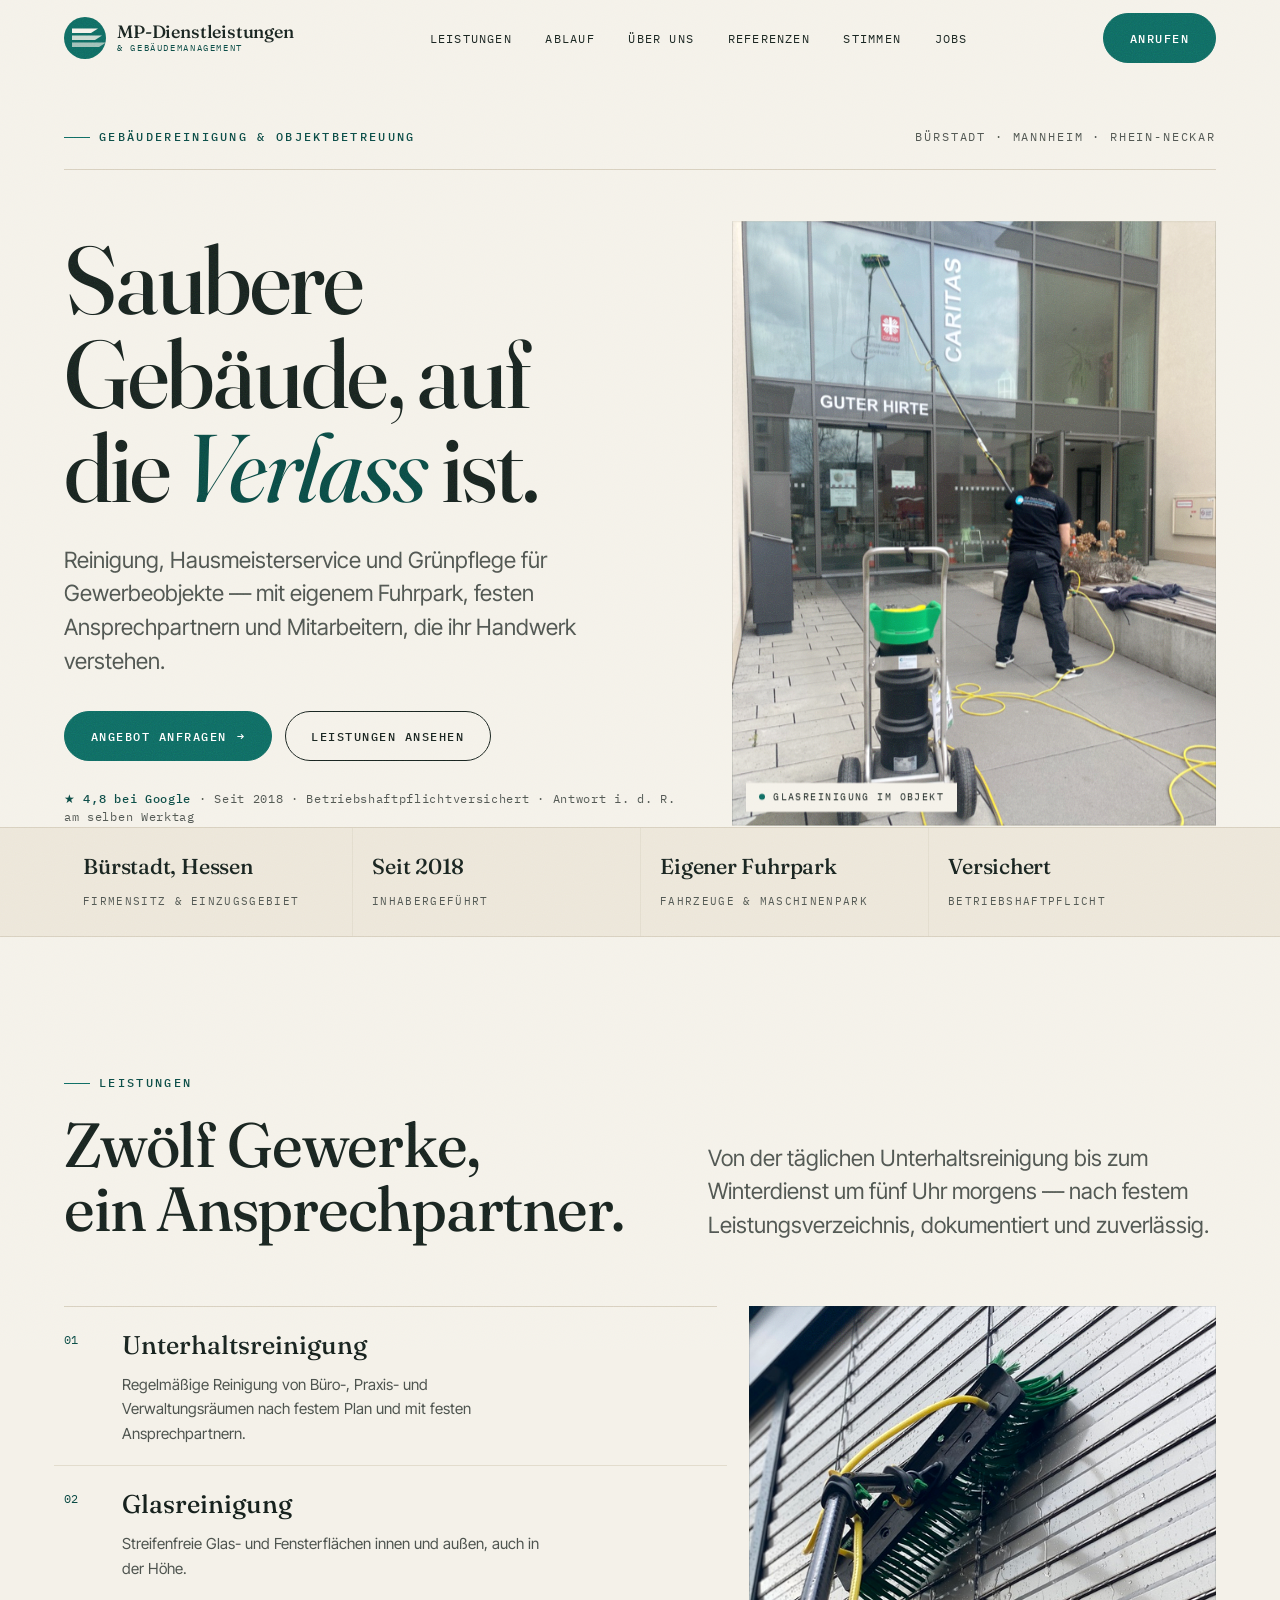
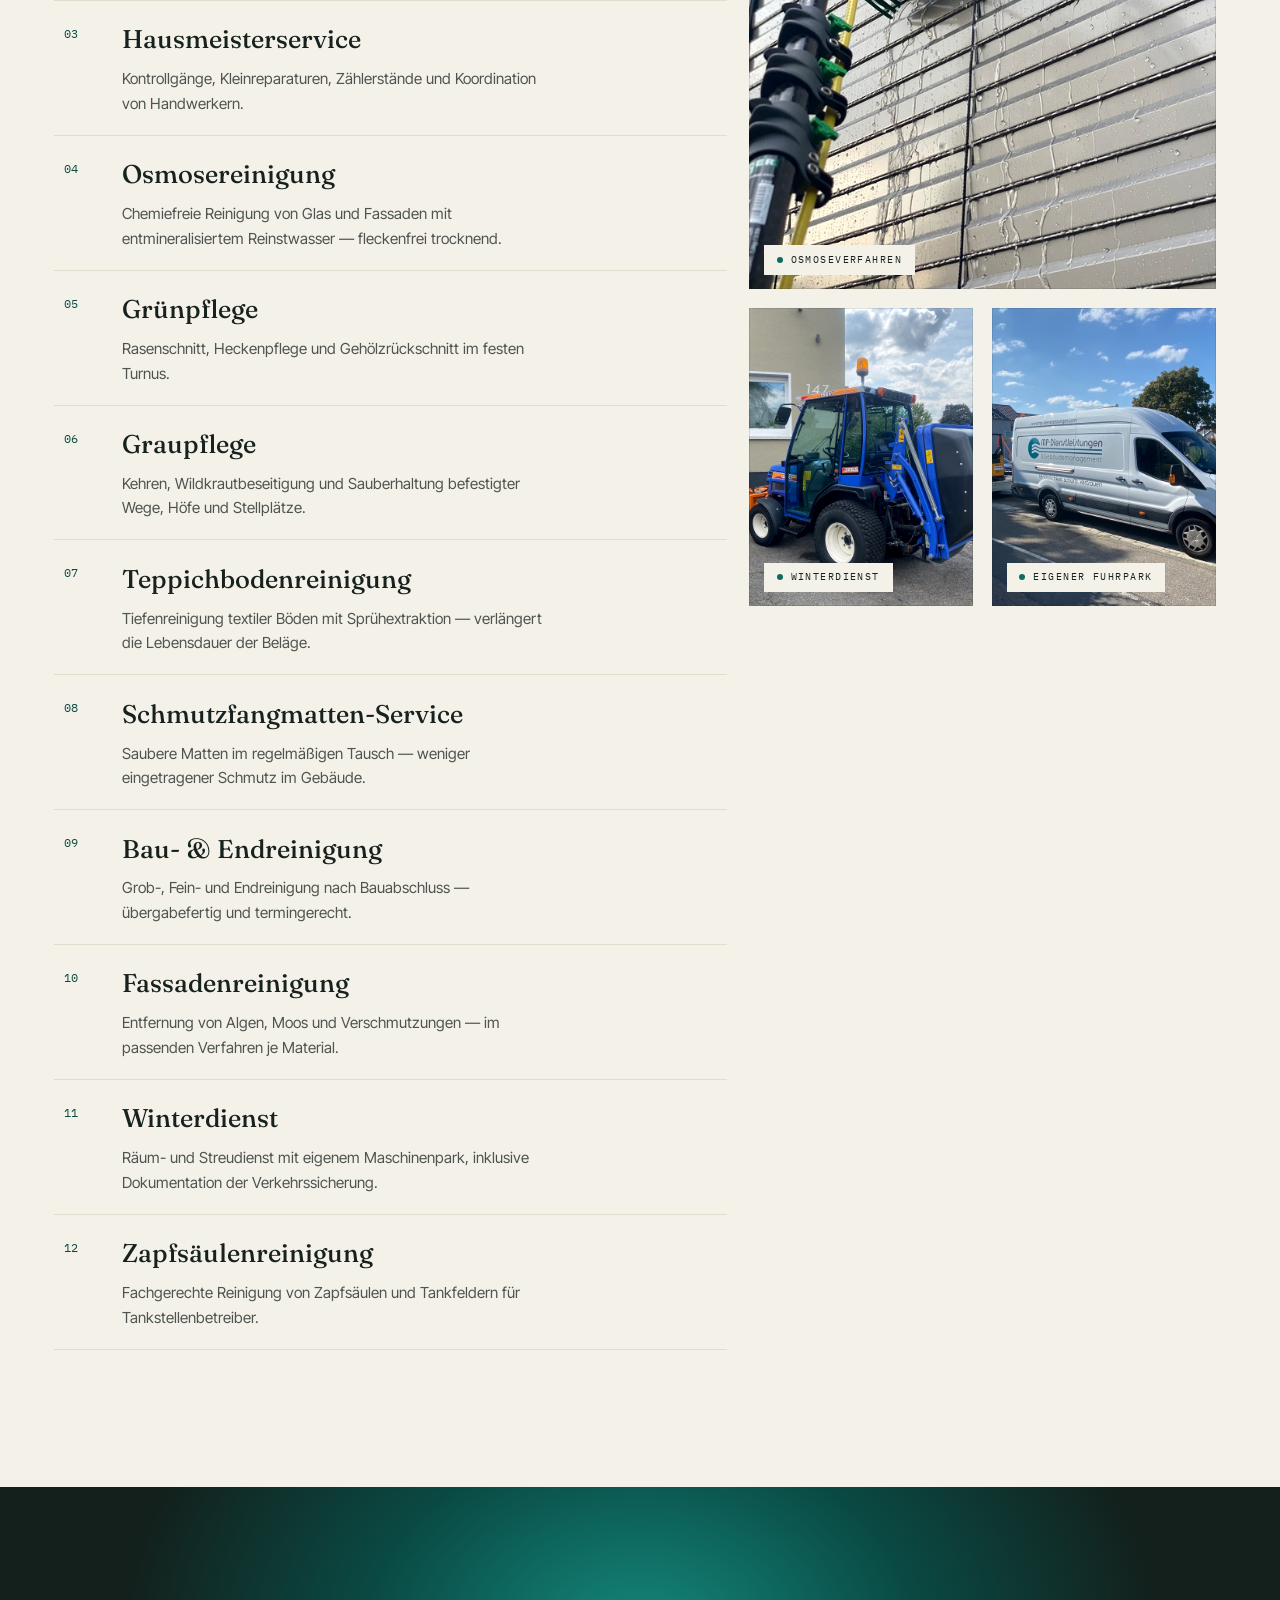
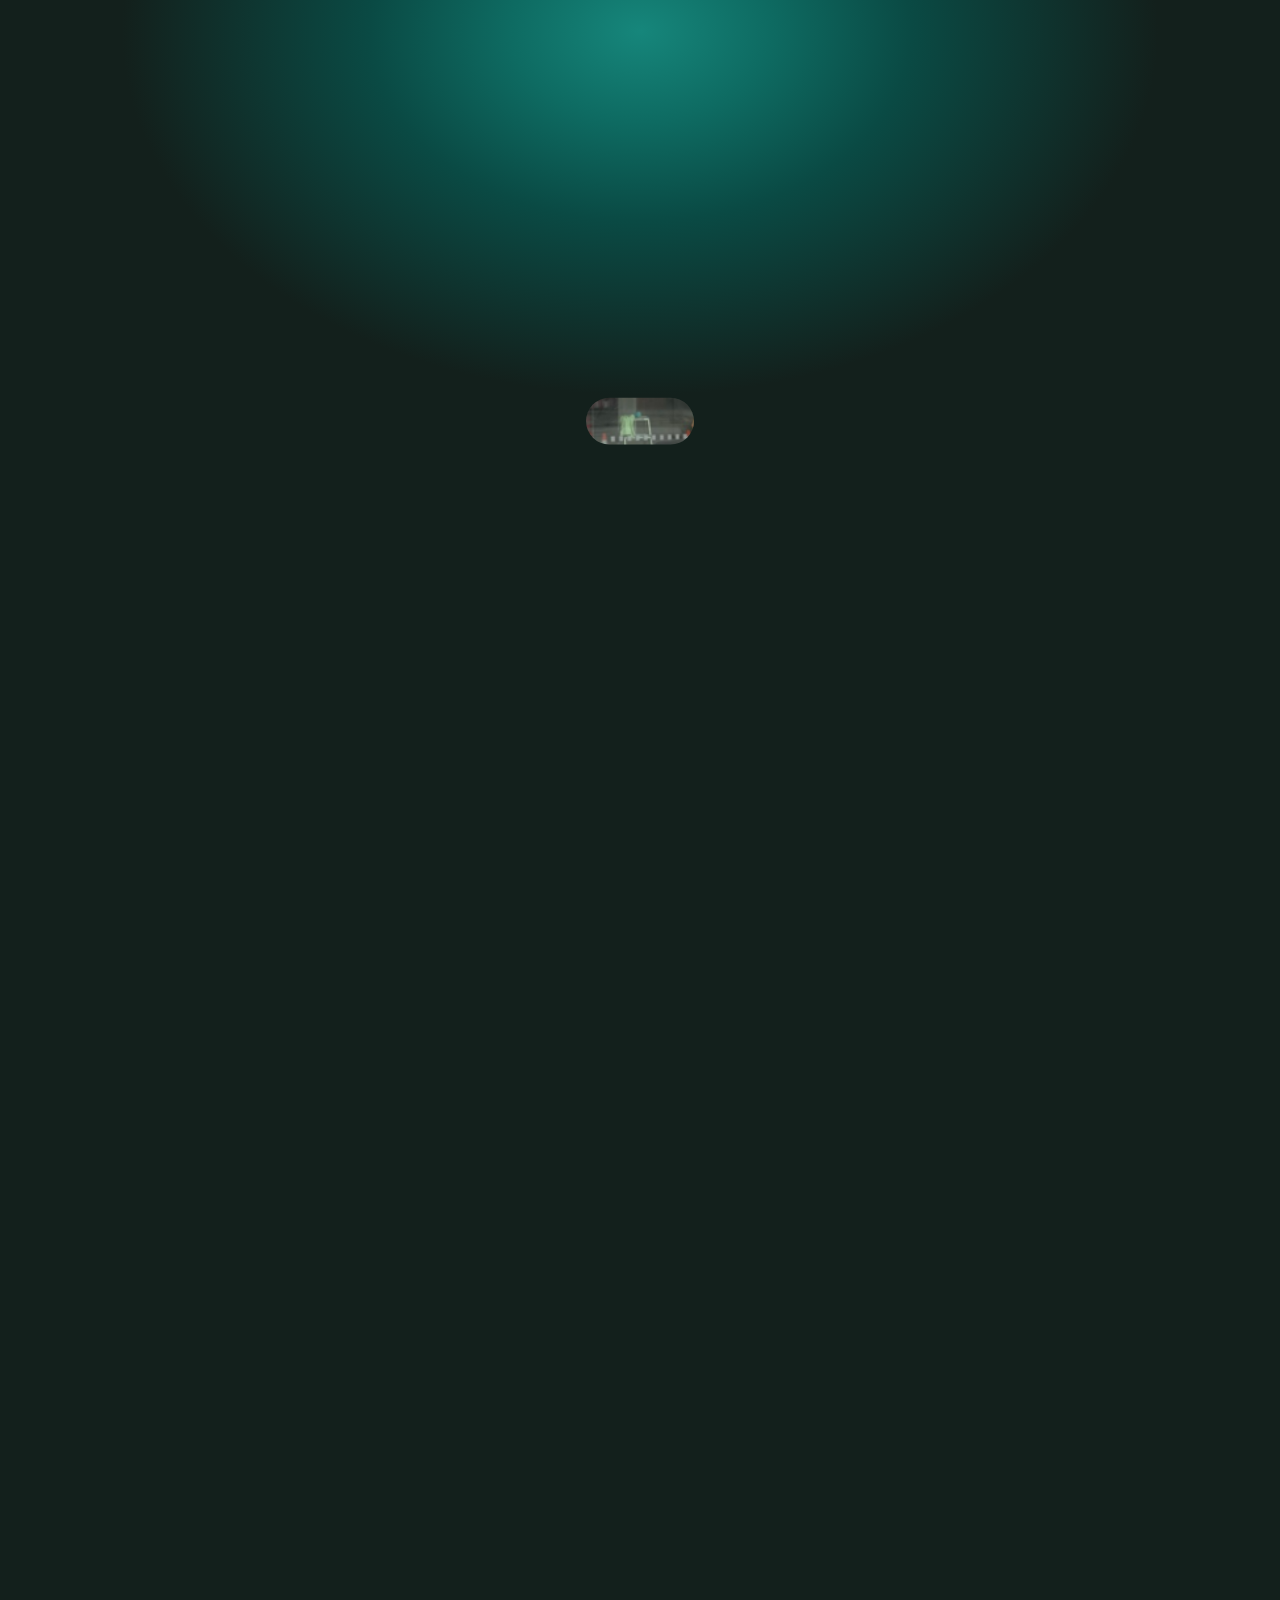
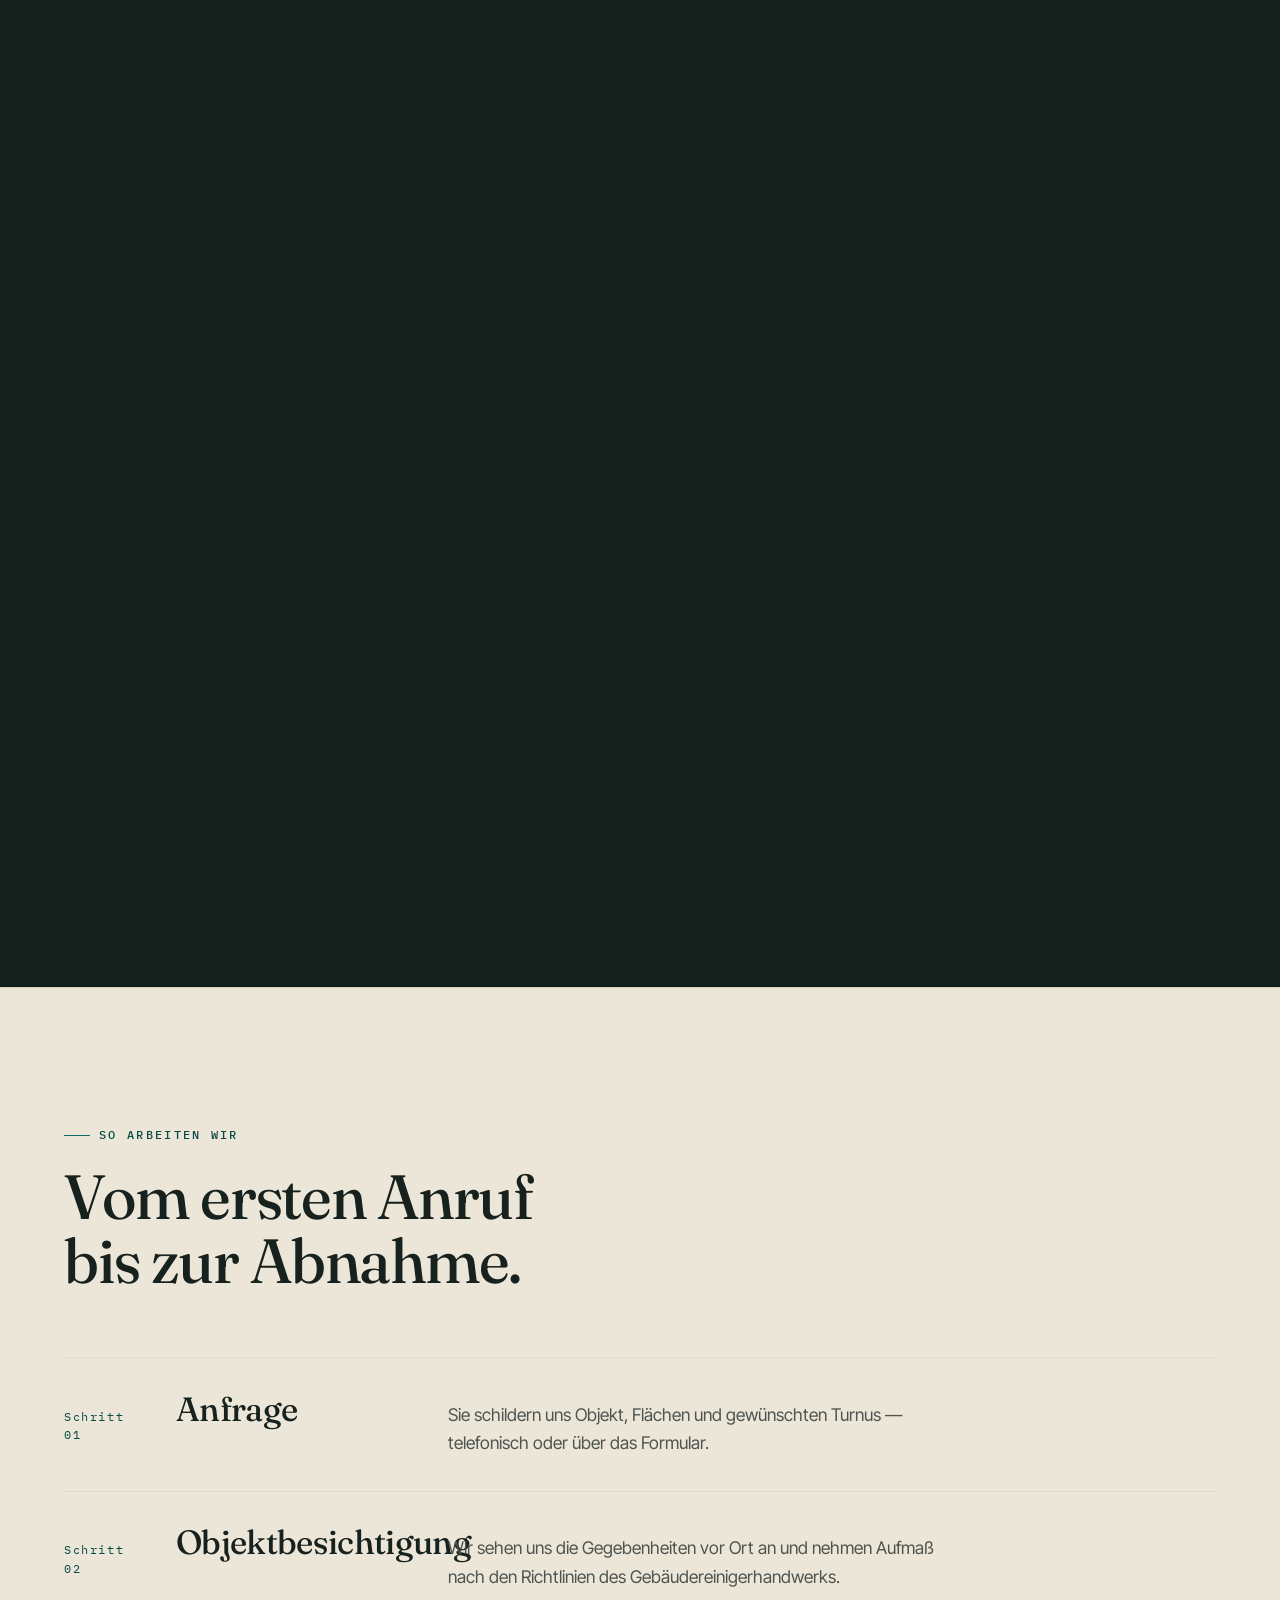
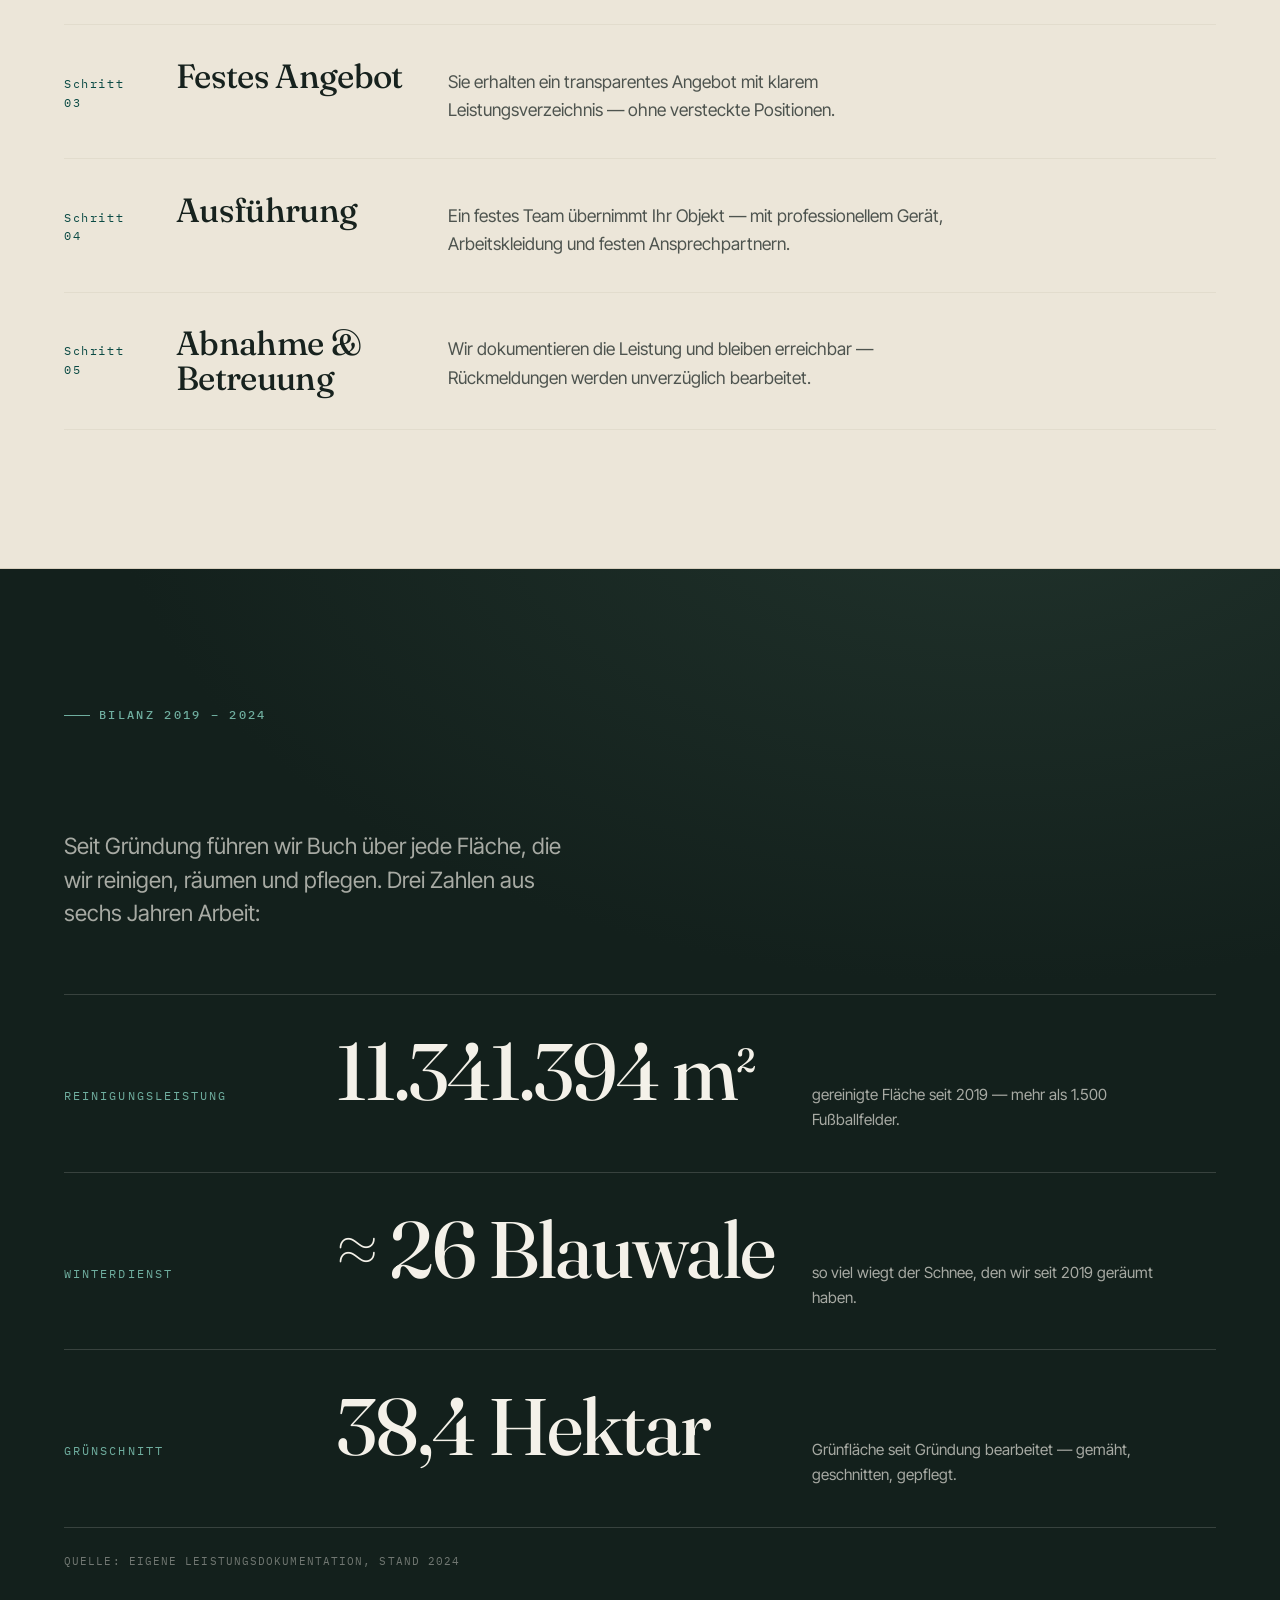
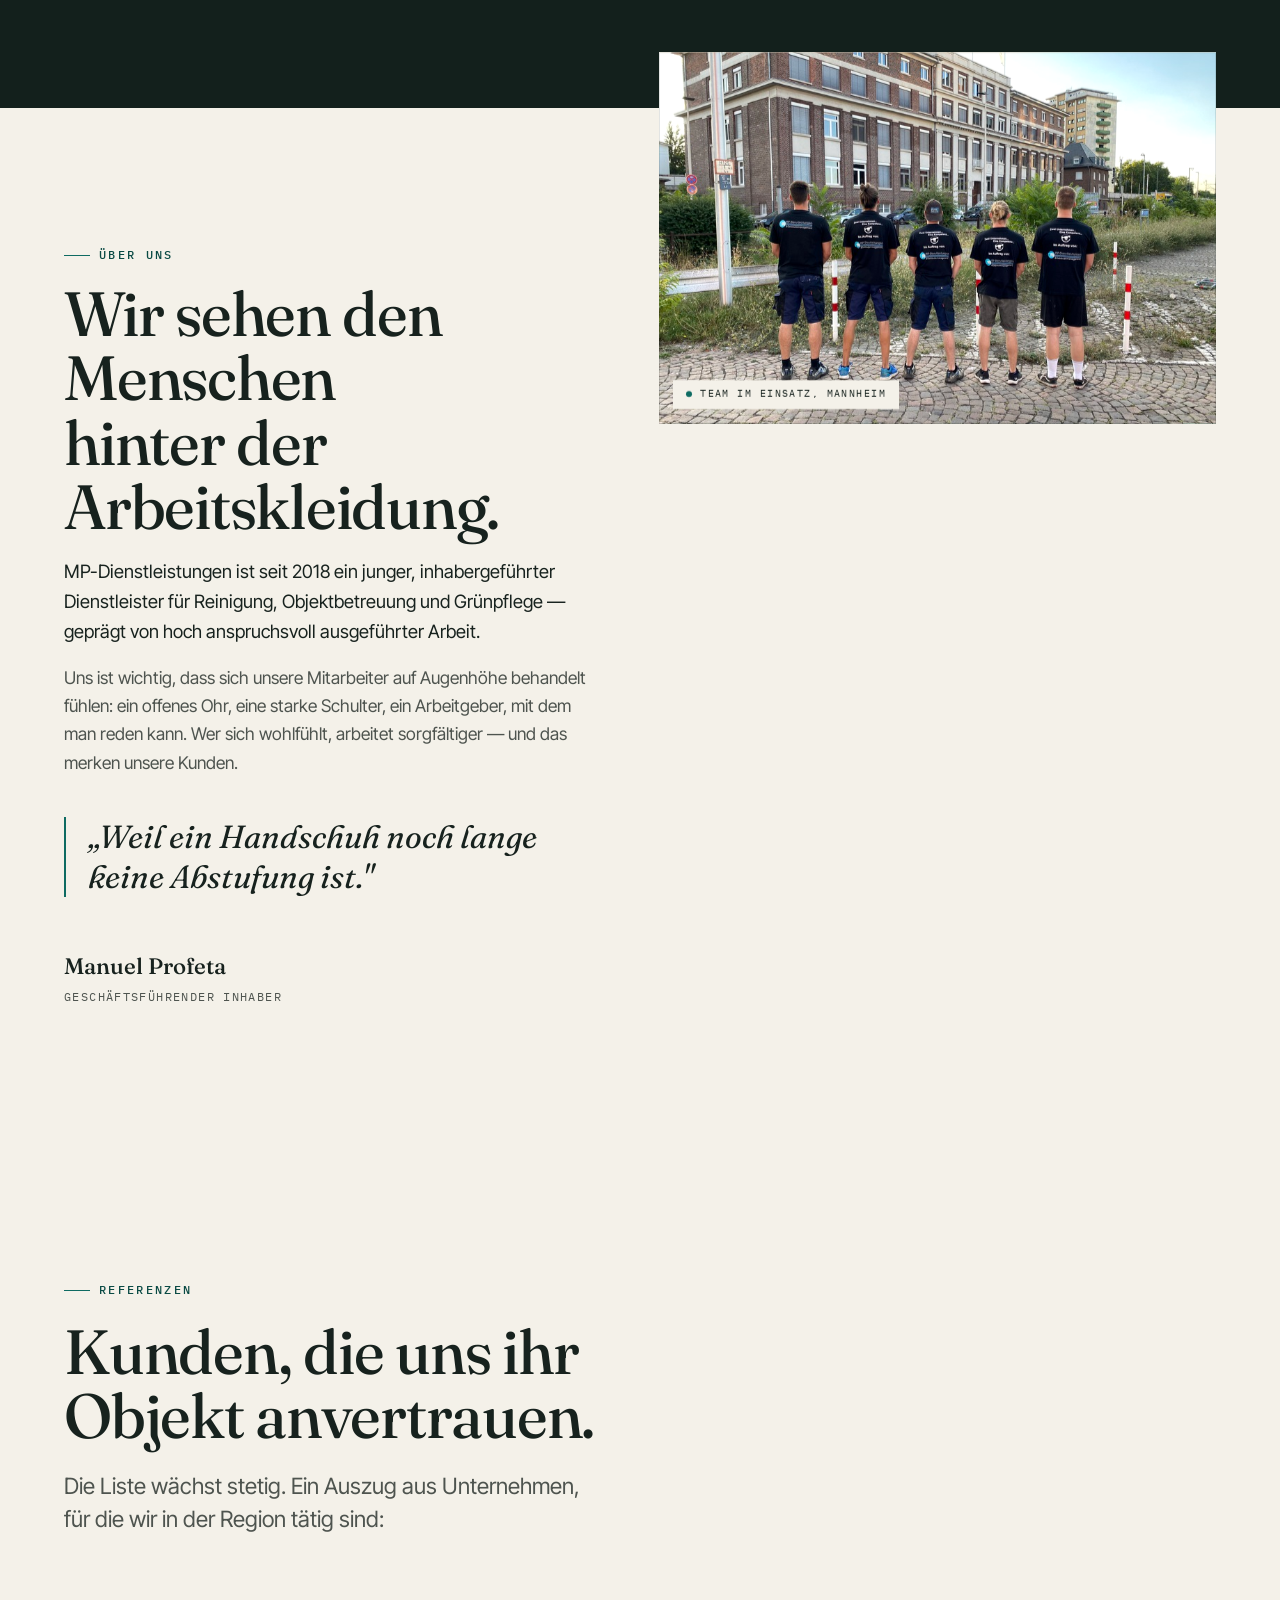
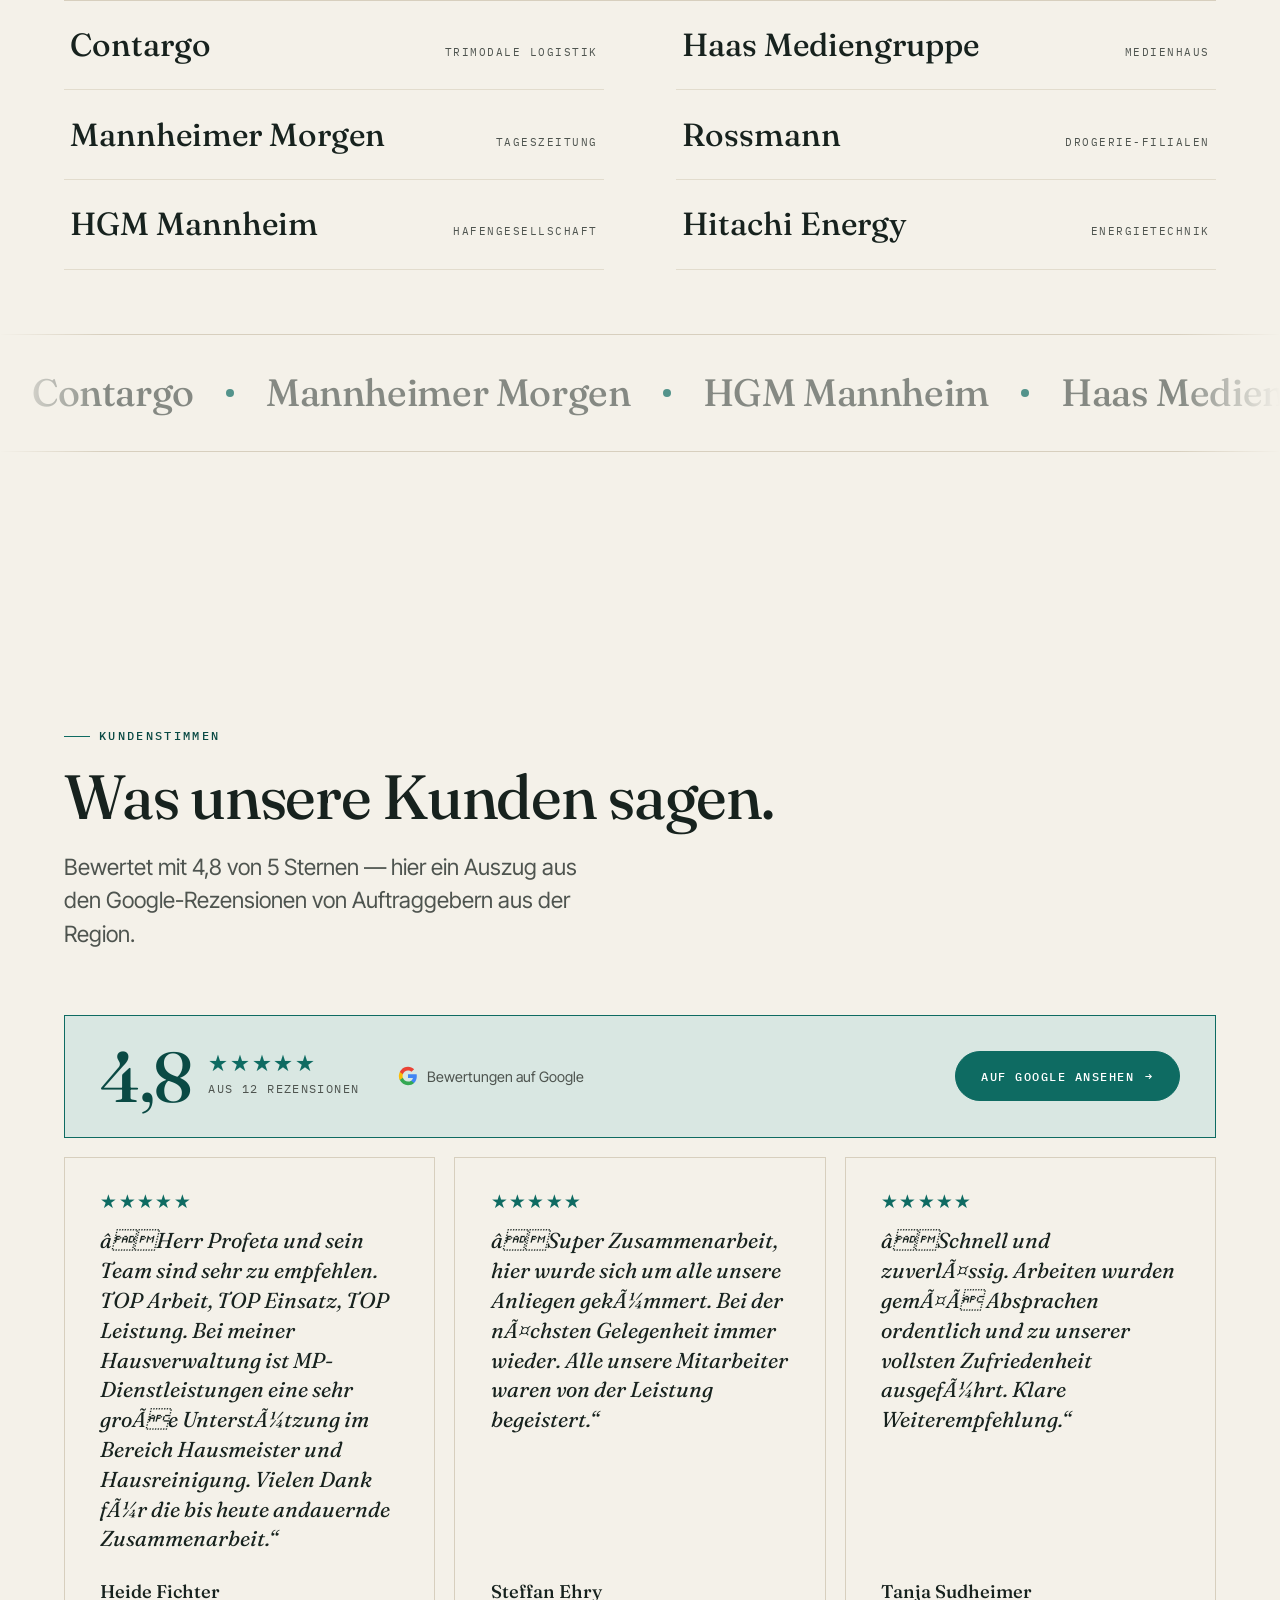
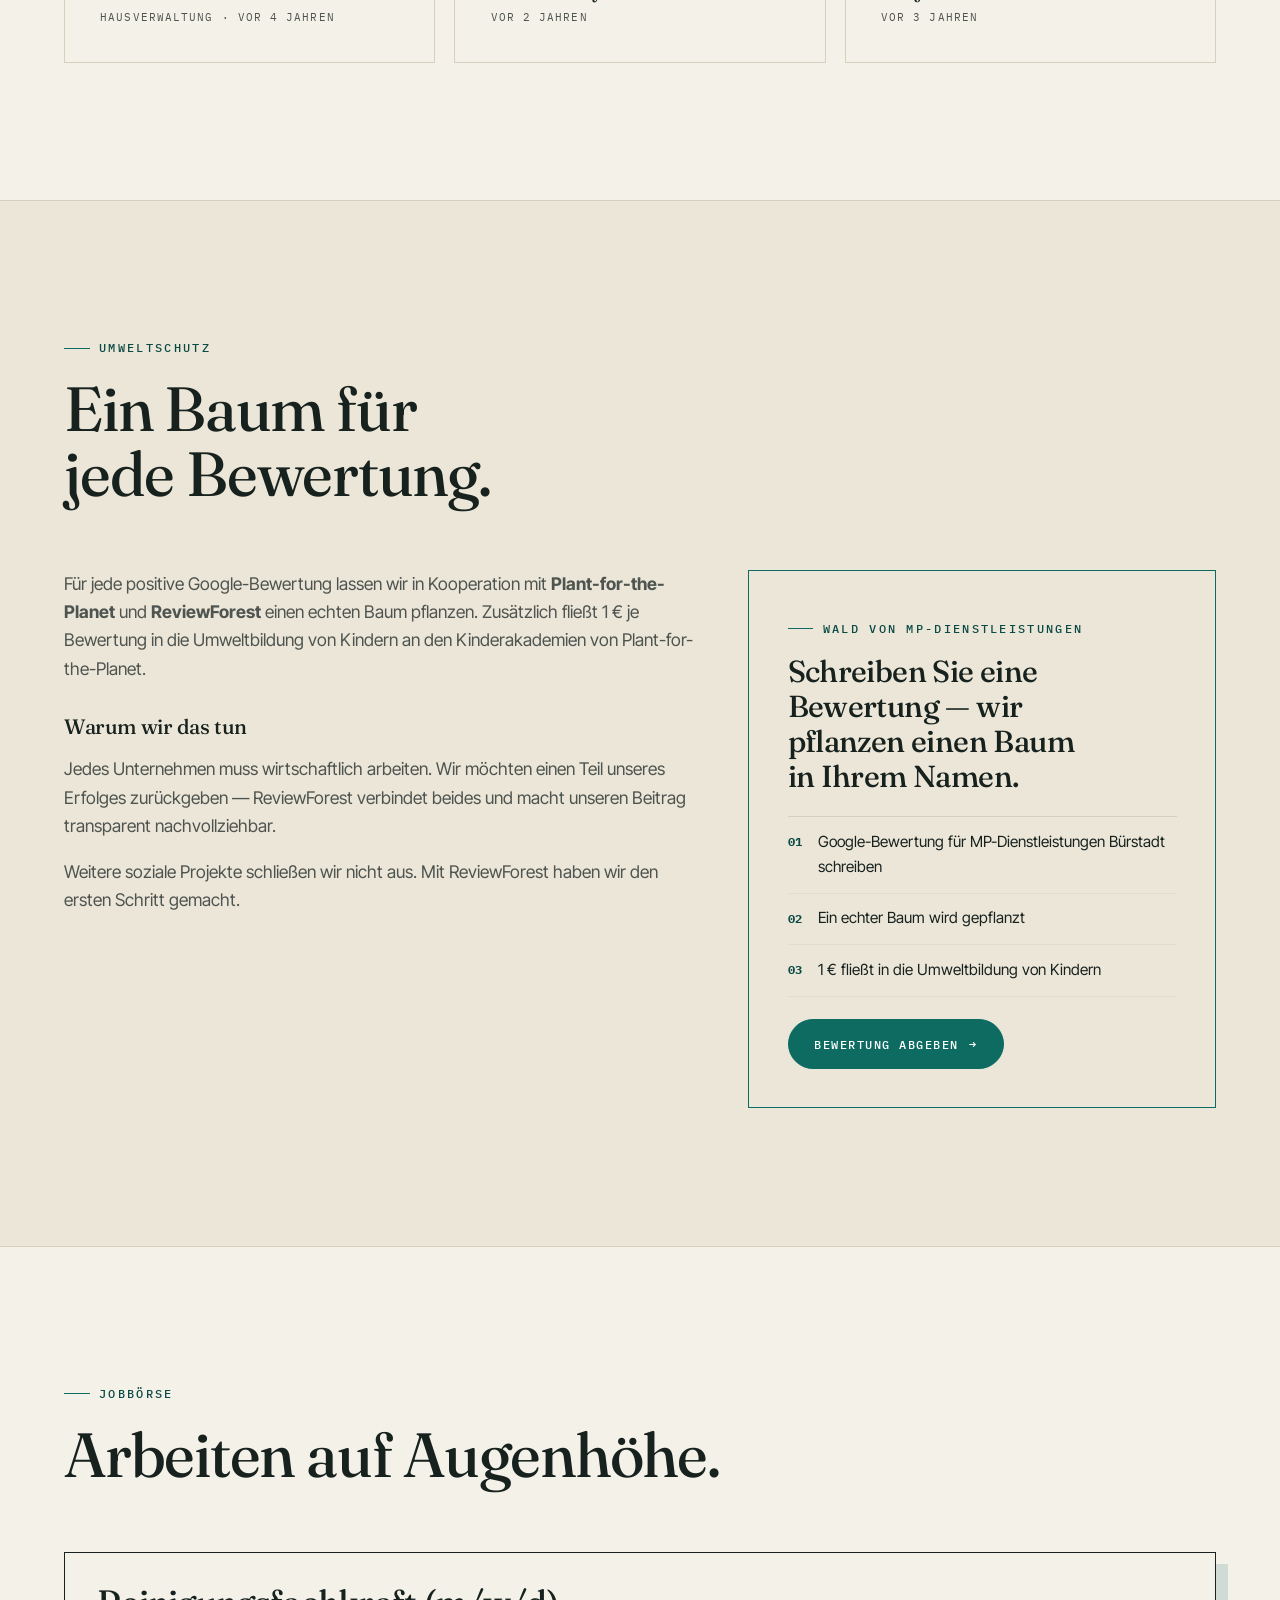
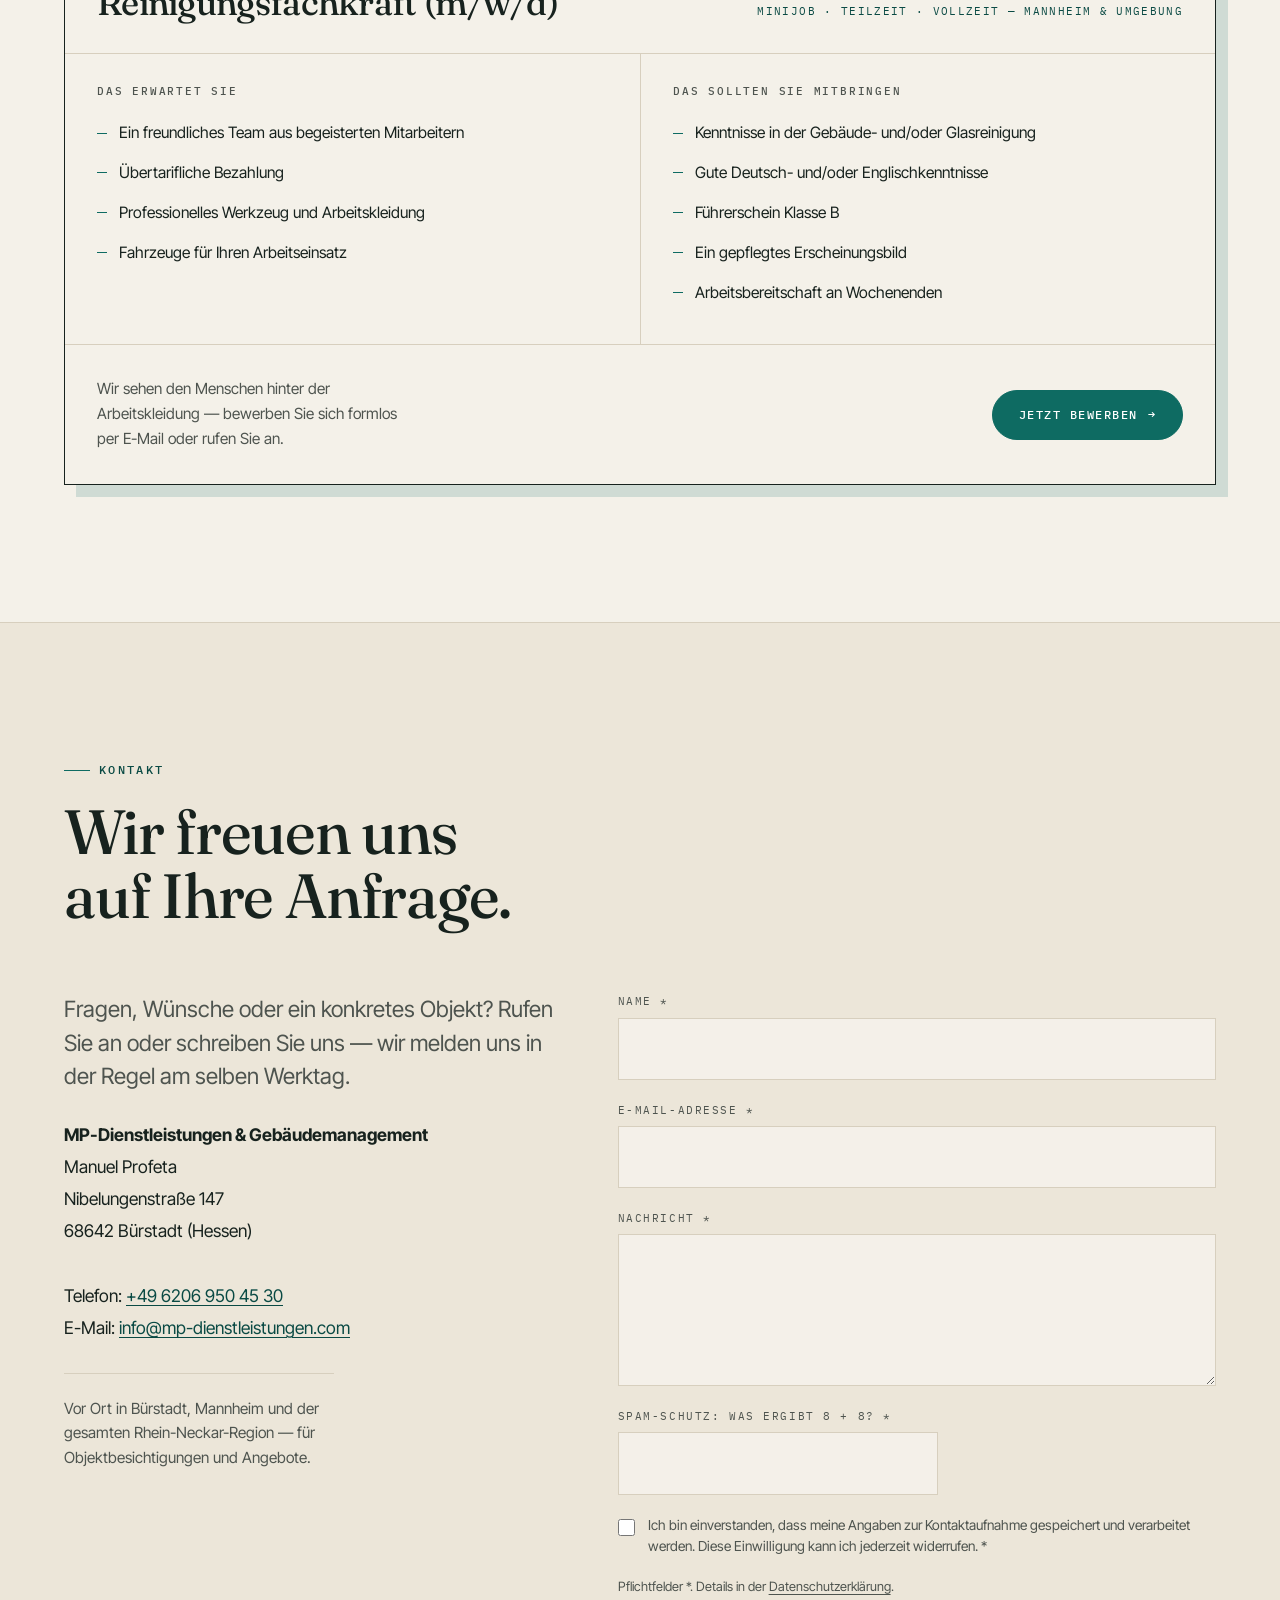
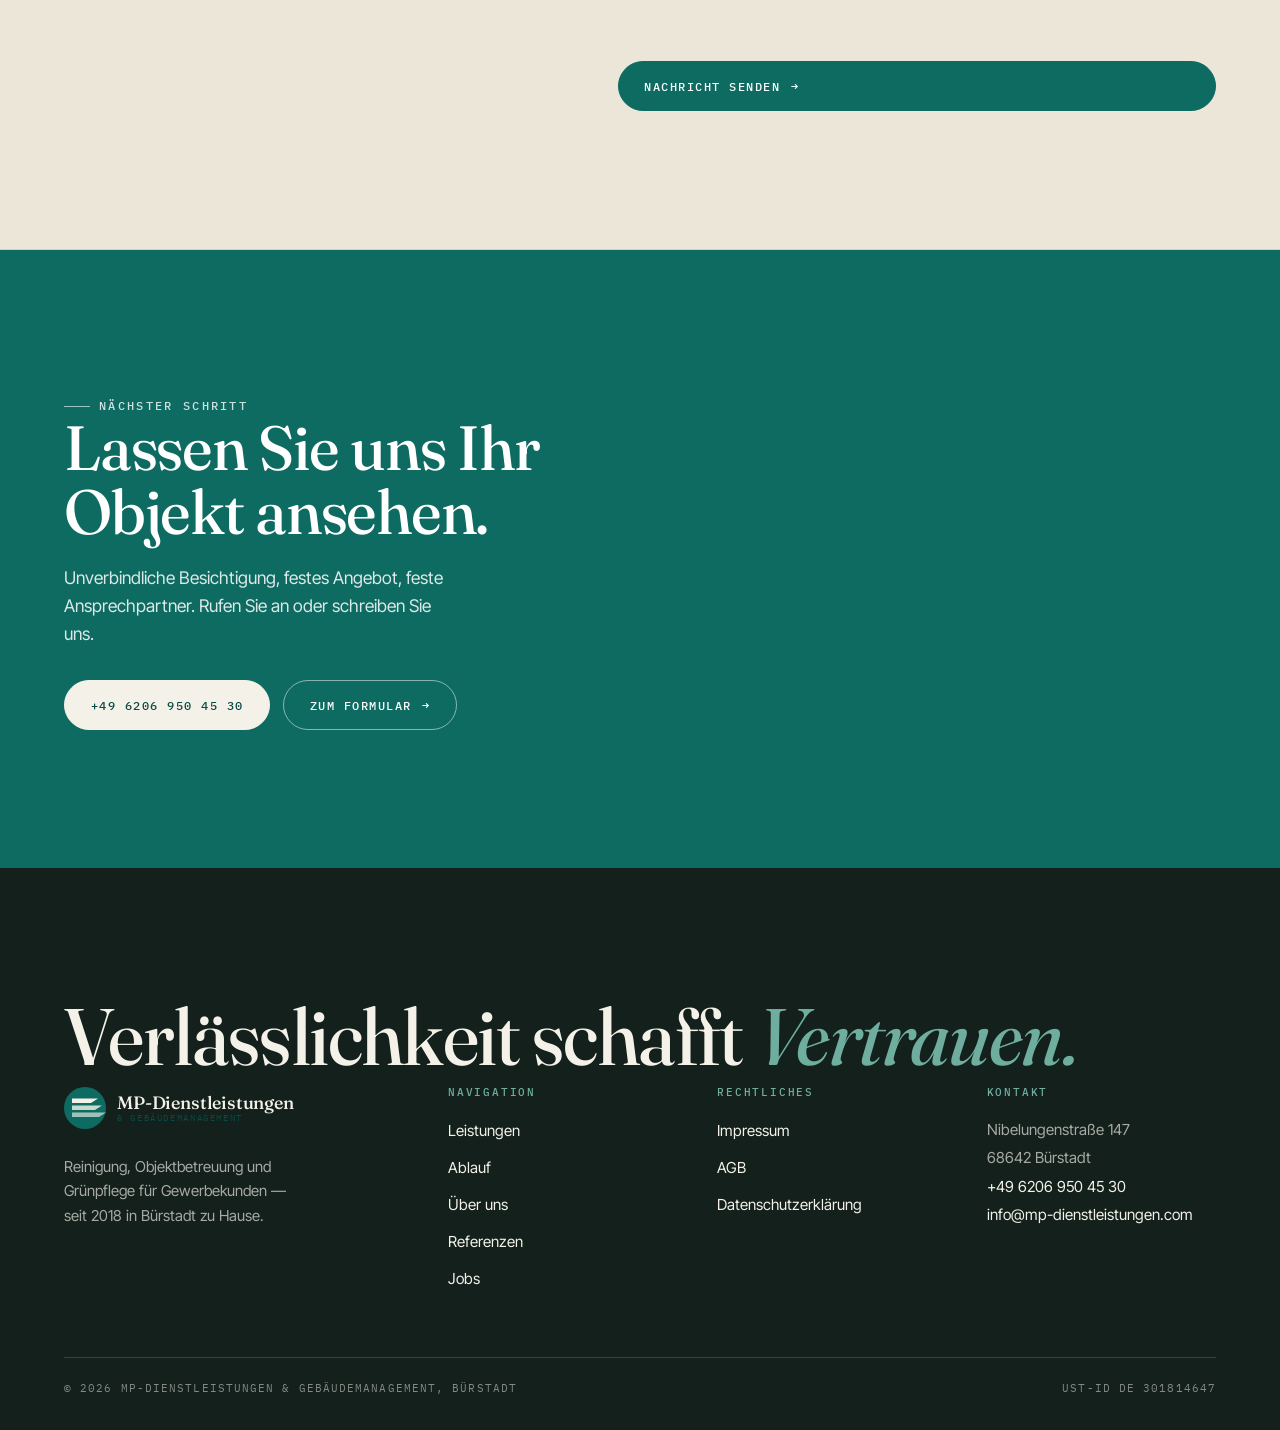
==== index.html @ 6a8cb4c2 "Kundenstimmen-Abschnitt mit echten Google-Rezensionen (4,8 / 12) - Neuer Abschnitt "Stimmen" mit Goo" ====
<!DOCTYPE html>
<html lang="de">
<head>
  <meta charset="UTF-8">
  <meta name="viewport" content="width=device-width, initial-scale=1.0">
  <title>MP-Dienstleistungen &amp; Gebäudemanagement — Gebäudereinigung in Bürstadt &amp; Rhein-Neckar</title>
  <meta name="description" content="Gebäudereinigung, Objektbetreuung, Grün- und Graupflege, Glasreinigung und Winterdienst für Gewerbekunden in Bürstadt, Mannheim und der Rhein-Neckar-Region. Eigener Fuhrpark, feste Ansprechpartner — seit 2018.">
  <meta property="og:title" content="MP-Dienstleistungen & Gebäudemanagement">
  <meta property="og:description" content="Gebäudereinigung & Objektbetreuung für Gewerbekunden in der Rhein-Neckar-Region. Verlässlichkeit schafft Vertrauen.">
  <meta property="og:type" content="website">
  <link rel="preconnect" href="https://fonts.googleapis.com">
  <link rel="preconnect" href="https://fonts.gstatic.com" crossorigin>
  <link href="https://fonts.googleapis.com/css2?family=Fraunces:ital,opsz,wght@0,9..144,400..600;1,9..144,400..500&family=Inter+Tight:wght@400;500;600&family=IBM+Plex+Mono:wght@400;500&display=swap" rel="stylesheet">
  <link rel="stylesheet" href="css/style.css">
</head>
<body>

<div class="grain" aria-hidden="true"></div>
<a class="visually-hidden" href="#main">Zum Inhalt springen</a>

<header class="site-header">
  <nav class="nav" aria-label="Hauptnavigation">
    <a class="brand" href="#top" aria-label="MP-Dienstleistungen — Startseite">
      <svg width="42" height="42" viewBox="0 0 42 42" role="img" aria-hidden="true">
        <circle cx="21" cy="21" r="21" fill="#0e6b62"/>
        <path d="M8 16h19l7-4.5H8z" fill="#f4f1e9"/>
        <path d="M8 23h23l7-4.5H8z" fill="#f4f1e9" opacity=".82"/>
        <path d="M8 30h27l7-4.5H8z" fill="#f4f1e9" opacity=".64"/>
      </svg>
      <span class="brand-name"><b>MP-Dienstleistungen</b><span>&amp; Gebäudemanagement</span></span>
    </a>

    <ul class="nav-links">
      <li><a href="#leistungen">Leistungen</a></li>
      <li><a href="#ablauf">Ablauf</a></li>
      <li><a href="#ueber-uns">Über uns</a></li>
      <li><a href="#referenzen">Referenzen</a></li>
      <li><a href="#stimmen">Stimmen</a></li>
      <li><a href="#jobs">Jobs</a></li>
    </ul>

    <div class="nav-right">
      <a class="btn nav-phone" href="tel:+4962069504530">Anrufen</a>
      <button class="nav-toggle" aria-expanded="false" aria-controls="mobile-menu" aria-label="Menü öffnen">
        <span></span><span></span><span></span>
      </button>
    </div>
  </nav>

  <div class="mobile-menu" id="mobile-menu">
    <ul>
      <li><a href="#leistungen"><i>01</i> Leistungen</a></li>
      <li><a href="#ablauf"><i>02</i> Ablauf</a></li>
      <li><a href="#ueber-uns"><i>03</i> Über uns</a></li>
      <li><a href="#referenzen"><i>04</i> Referenzen</a></li>
      <li><a href="#stimmen"><i>05</i> Stimmen</a></li>
      <li><a href="#umwelt"><i>06</i> Umwelt</a></li>
      <li><a href="#jobs"><i>07</i> Jobs</a></li>
      <li><a class="btn" href="#kontakt">Angebot anfragen</a></li>
    </ul>
  </div>
</header>

<main id="main">
  <span id="top"></span>

  <!-- ================= HERO ================= -->
  <section class="hero">
    <div class="hero-inner">
      <div class="hero-eyebrow-row">
        <span class="eyebrow">Gebäudereinigung &amp; Objektbetreuung</span>
        <span class="loc">Bürstadt · Mannheim · Rhein-Neckar</span>
      </div>

      <div class="hero-grid">
        <div class="hero-copy">
          <h1 class="display">Saubere Gebäude, auf die <span class="serif-italic text-petrol">Verlass</span> ist.</h1>
          <p class="lead">Reinigung, Hausmeisterservice und Grünpflege für Gewerbeobjekte — mit eigenem Fuhrpark, festen Ansprechpartnern und Mitarbeitern, die ihr Handwerk verstehen.</p>
          <div class="hero-actions">
            <a class="btn" href="#kontakt">Angebot anfragen <span class="arrow" aria-hidden="true">→</span></a>
            <a class="btn btn--ghost" href="#leistungen">Leistungen ansehen</a>
          </div>
          <p class="hero-note"><span class="hero-rating">★ 4,8 bei Google</span> · Seit 2018 · Betriebshaftpflichtversichert · Antwort i.&nbsp;d.&nbsp;R. am selben Werktag</p>
        </div>

        <figure class="hero-figure" data-parallax data-speed="0.07">
          <div class="frame">
            <img src="assets/img/glasreinigung-caritas.png" alt="Mitarbeiter von MP-Dienstleistungen reinigt eine Glasfassade mit Teleskopstange und Reinstwasser" width="576" height="768" fetchpriority="high">
            <figcaption class="frame-tag">Glasreinigung im Objekt</figcaption>
          </div>
        </figure>
      </div>
    </div>
  </section>

  <!-- ================= TRUST BAND ================= -->
  <section class="trust" aria-label="Auf einen Blick">
    <div class="trust-inner">
      <div class="trust-item"><b>Bürstadt, Hessen</b><span>Firmensitz &amp; Einzugsgebiet</span></div>
      <div class="trust-item"><b>Seit 2018</b><span>Inhabergeführt</span></div>
      <div class="trust-item"><b>Eigener Fuhrpark</b><span>Fahrzeuge &amp; Maschinenpark</span></div>
      <div class="trust-item"><b>Versichert</b><span>Betriebshaftpflicht</span></div>
    </div>
  </section>

  <!-- ================= LEISTUNGEN ================= -->
  <section class="section" id="leistungen">
    <div class="section-inner">
      <div class="services-top">
        <div class="section-head section-head--wide" style="margin-bottom:0">
          <span class="eyebrow">Leistungen</span>
          <h2 class="h2">Zwölf Gewerke, ein Ansprechpartner.</h2>
        </div>
        <p class="lead">Von der täglichen Unterhaltsreinigung bis zum Winterdienst um fünf Uhr morgens — nach festem Leistungsverzeichnis, dokumentiert und zuverlässig.</p>
      </div>

      <div class="services-grid">
        <ol class="service-list reveal">
          <li class="service"><span class="service-n">01</span><span class="service-name">Unterhaltsreinigung</span><span class="service-desc">Regelmäßige Reinigung von Büro-, Praxis- und Verwaltungsräumen nach festem Plan und mit festen Ansprechpartnern.</span></li>
          <li class="service"><span class="service-n">02</span><span class="service-name">Glasreinigung</span><span class="service-desc">Streifenfreie Glas- und Fensterflächen innen und außen, auch in der Höhe.</span></li>
          <li class="service"><span class="service-n">03</span><span class="service-name">Hausmeisterservice</span><span class="service-desc">Kontrollgänge, Kleinreparaturen, Zählerstände und Koordination von Handwerkern.</span></li>
          <li class="service"><span class="service-n">04</span><span class="service-name">Osmosereinigung</span><span class="service-desc">Chemiefreie Reinigung von Glas und Fassaden mit entmineralisiertem Reinstwasser — fleckenfrei trocknend.</span></li>
          <li class="service"><span class="service-n">05</span><span class="service-name">Grünpflege</span><span class="service-desc">Rasenschnitt, Heckenpflege und Gehölzrückschnitt im festen Turnus.</span></li>
          <li class="service"><span class="service-n">06</span><span class="service-name">Graupflege</span><span class="service-desc">Kehren, Wildkraut­beseitigung und Sauberhaltung befestigter Wege, Höfe und Stellplätze.</span></li>
          <li class="service"><span class="service-n">07</span><span class="service-name">Teppichbodenreinigung</span><span class="service-desc">Tiefenreinigung textiler Böden mit Sprühextraktion — verlängert die Lebensdauer der Beläge.</span></li>
          <li class="service"><span class="service-n">08</span><span class="service-name">Schmutzfangmatten-Service</span><span class="service-desc">Saubere Matten im regelmäßigen Tausch — weniger eingetragener Schmutz im Gebäude.</span></li>
          <li class="service"><span class="service-n">09</span><span class="service-name">Bau- &amp; Endreinigung</span><span class="service-desc">Grob-, Fein- und Endreinigung nach Bauabschluss — übergabefertig und termingerecht.</span></li>
          <li class="service"><span class="service-n">10</span><span class="service-name">Fassadenreinigung</span><span class="service-desc">Entfernung von Algen, Moos und Verschmutzungen — im passenden Verfahren je Material.</span></li>
          <li class="service"><span class="service-n">11</span><span class="service-name">Winterdienst</span><span class="service-desc">Räum- und Streudienst mit eigenem Maschinenpark, inklusive Dokumentation der Verkehrssicherung.</span></li>
          <li class="service"><span class="service-n">12</span><span class="service-name">Zapfsäulenreinigung</span><span class="service-desc">Fachgerechte Reinigung von Zapfsäulen und Tankfeldern für Tankstellenbetreiber.</span></li>
        </ol>

        <div class="services-media">
          <figure class="frame reveal">
            <img src="assets/img/osmose-buerste.jpg" alt="Osmose-Reinigung einer Fassade mit Teleskopbürste und Reinstwasser" width="576" height="768" loading="lazy">
            <figcaption class="frame-tag">Osmoseverfahren</figcaption>
          </figure>
          <div class="duo">
            <figure class="frame reveal">
              <img src="assets/img/winterdienst-traktor.jpg" alt="Kommunaltraktor mit Schneeschild für den Winterdienst" width="1024" height="768" loading="lazy">
              <figcaption class="frame-tag">Winterdienst</figcaption>
            </figure>
            <figure class="frame reveal">
              <img src="assets/img/transporter.jpg" alt="Transporter von MP-Dienstleistungen mit Anhänger und Arbeitsbühne" width="1024" height="768" loading="lazy">
              <figcaption class="frame-tag">Eigener Fuhrpark</figcaption>
            </figure>
          </div>
        </div>
      </div>
    </div>
  </section>

  <!-- ================= SCROLL-VIDEO ================= -->
  <section class="scrollvid" id="einsatz" aria-label="MP-Dienstleistungen im Einsatz">
    <div class="scrollvid-sticky">
      <div class="scrollvid-inner">
        <div class="scrollvid-head" data-sv="head">
          <span class="eyebrow eyebrow--ondark">Im Einsatz</span>
          <h2 class="h2">Sehen Sie uns bei der Arbeit.</h2>
          <p>Ob Glasfassade, Treppenhaus oder Außenanlage — wir arbeiten sichtbar sauber, mit professionellem Gerät und dokumentierter Leistung.</p>
        </div>

        <div class="scrollvid-media" data-sv="media">
          <video
            class="scrollvid-video"
            data-sv="video"
            src="https://videos.pexels.com/video-files/6196265/6196265-uhd_2560_1440_25fps.mp4"
            poster="assets/img/glasreinigung-caritas.png"
            autoplay muted loop playsinline
            aria-label="Professionelle Glasreinigung im Objekt"
          ></video>
        </div>

        <div class="scrollvid-cta" data-sv="cta">
          <a class="btn btn--light" href="#kontakt">Angebot anfragen <span class="arrow" aria-hidden="true">→</span></a>
        </div>
      </div>
    </div>
  </section>

  <!-- ================= ABLAUF ================= -->
  <section class="section process" id="ablauf">
    <div class="section-inner">
      <div class="section-head">
        <span class="eyebrow">So arbeiten wir</span>
        <h2 class="h2">Vom ersten Anruf bis zur Abnahme.</h2>
      </div>

      <div class="process-grid">
        <div class="step reveal">
          <span class="step-n">Schritt 01</span>
          <h3>Anfrage</h3>
          <p>Sie schildern uns Objekt, Flächen und gewünschten Turnus — telefonisch oder über das Formular.</p>
        </div>
        <div class="step reveal">
          <span class="step-n">Schritt 02</span>
          <h3>Objektbesichtigung</h3>
          <p>Wir sehen uns die Gegebenheiten vor Ort an und nehmen Aufmaß nach den Richtlinien des Gebäudereinigerhandwerks.</p>
        </div>
        <div class="step reveal">
          <span class="step-n">Schritt 03</span>
          <h3>Festes Angebot</h3>
          <p>Sie erhalten ein transparentes Angebot mit klarem Leistungsverzeichnis — ohne versteckte Positionen.</p>
        </div>
        <div class="step reveal">
          <span class="step-n">Schritt 04</span>
          <h3>Ausführung</h3>
          <p>Ein festes Team übernimmt Ihr Objekt — mit professionellem Gerät, Arbeitskleidung und festen Ansprechpartnern.</p>
        </div>
        <div class="step reveal">
          <span class="step-n">Schritt 05</span>
          <h3>Abnahme &amp; Betreuung</h3>
          <p>Wir dokumentieren die Leistung und bleiben erreichbar — Rückmeldungen werden unverzüglich bearbeitet.</p>
        </div>
      </div>
    </div>
  </section>

  <!-- ================= BILANZ (dark) ================= -->
  <section class="section chapter" aria-label="Bilanz 2019 bis 2024">
    <div class="section-inner">
      <div class="section-head section-head--wide">
        <span class="eyebrow">Bilanz 2019 – 2024</span>
        <h2 class="h2">Sauberkeit lässt sich <span class="serif-italic">messen.</span></h2>
        <p class="lead">Seit Gründung führen wir Buch über jede Fläche, die wir reinigen, räumen und pflegen. Drei Zahlen aus sechs Jahren Arbeit:</p>
      </div>

      <ul class="facts">
        <li class="fact reveal">
          <span class="fact-label">Reinigungsleistung</span>
          <span class="fact-value"><span class="count" data-target="11341394">0</span> m<sup>2</sup></span>
          <span class="fact-note">gereinigte Fläche seit 2019 — mehr als 1.500 Fußballfelder.</span>
        </li>
        <li class="fact reveal">
          <span class="fact-label">Winterdienst</span>
          <span class="fact-value">≈ <span class="count" data-target="26">0</span> Blauwale</span>
          <span class="fact-note">so viel wiegt der Schnee, den wir seit 2019 geräumt haben.</span>
        </li>
        <li class="fact reveal">
          <span class="fact-label">Grünschnitt</span>
          <span class="fact-value"><span class="count" data-target="38.4" data-decimals="1">0</span> Hektar</span>
          <span class="fact-note">Grünfläche seit Gründung bearbeitet — gemäht, geschnitten, gepflegt.</span>
        </li>
      </ul>
      <p class="chapter-source">Quelle: eigene Leistungsdokumentation, Stand 2024</p>
    </div>
  </section>

  <!-- ================= ÜBER UNS ================= -->
  <section class="section" id="ueber-uns">
    <div class="section-inner">
      <div class="about-grid">
        <div class="about-copy reveal">
          <span class="eyebrow">Über uns</span>
          <h2 class="h2">Wir sehen den Menschen hinter der Arbeitskleidung.</h2>
          <p class="lead-plain">MP-Dienstleistungen ist seit 2018 ein junger, inhabergeführter Dienstleister für Reinigung, Objektbetreuung und Grünpflege — geprägt von hoch anspruchsvoll ausgeführter Arbeit.</p>
          <p>Uns ist wichtig, dass sich unsere Mitarbeiter auf Augenhöhe behandelt fühlen: ein offenes Ohr, eine starke Schulter, ein Arbeitgeber, mit dem man reden kann. Wer sich wohlfühlt, arbeitet sorgfältiger — und das merken unsere Kunden.</p>
          <blockquote class="quote">„Weil ein Handschuh noch lange keine Abstufung ist."</blockquote>
          <div class="sign">
            <b>Manuel Profeta</b>
            <span>Geschäftsführender Inhaber</span>
          </div>
        </div>

        <div class="about-media reveal">
          <figure class="frame" data-parallax data-speed="0.05">
            <img src="assets/img/team-objekt.jpg" alt="Das Team von MP-Dienstleistungen in Arbeitskleidung vor einem betreuten Objekt" width="800" height="600" loading="lazy">
            <figcaption class="frame-tag">Team im Einsatz, Mannheim</figcaption>
          </figure>
        </div>
      </div>
    </div>
  </section>

  <!-- ================= REFERENZEN ================= -->
  <section class="section" id="referenzen">
    <div class="section-inner">
      <div class="section-head">
        <span class="eyebrow">Referenzen</span>
        <h2 class="h2">Kunden, die uns ihr Objekt anvertrauen.</h2>
        <p class="lead">Die Liste wächst stetig. Ein Auszug aus Unternehmen, für die wir in der Region tätig sind:</p>
      </div>

      <ul class="ref-list reveal">
        <li class="ref"><span class="ref-name">Contargo</span><span class="ref-branche">Trimodale Logistik</span></li>
        <li class="ref"><span class="ref-name">Mannheimer Morgen</span><span class="ref-branche">Tageszeitung</span></li>
        <li class="ref"><span class="ref-name">HGM Mannheim</span><span class="ref-branche">Hafengesellschaft</span></li>
        <li class="ref"><span class="ref-name">Haas Mediengruppe</span><span class="ref-branche">Medienhaus</span></li>
        <li class="ref"><span class="ref-name">Rossmann</span><span class="ref-branche">Drogerie-Filialen</span></li>
        <li class="ref"><span class="ref-name">Hitachi Energy</span><span class="ref-branche">Energietechnik</span></li>
      </ul>
    </div>

    <div class="marquee" aria-hidden="true">
      <div class="marquee-track">
        <span class="marquee-item">Contargo</span><span class="marquee-dot"></span>
        <span class="marquee-item">Mannheimer Morgen</span><span class="marquee-dot"></span>
        <span class="marquee-item">HGM Mannheim</span><span class="marquee-dot"></span>
        <span class="marquee-item">Haas Mediengruppe</span><span class="marquee-dot"></span>
        <span class="marquee-item">Rossmann</span><span class="marquee-dot"></span>
        <span class="marquee-item">Hitachi Energy</span><span class="marquee-dot"></span>
        <span class="marquee-item">Contargo</span><span class="marquee-dot"></span>
        <span class="marquee-item">Mannheimer Morgen</span><span class="marquee-dot"></span>
        <span class="marquee-item">HGM Mannheim</span><span class="marquee-dot"></span>
        <span class="marquee-item">Haas Mediengruppe</span><span class="marquee-dot"></span>
        <span class="marquee-item">Rossmann</span><span class="marquee-dot"></span>
        <span class="marquee-item">Hitachi Energy</span><span class="marquee-dot"></span>
      </div>
    </div>
  </section>

  <!-- ================= STIMMEN ================= -->
  <section class="section" id="stimmen">
    <div class="section-inner">
      <div class="section-head">
        <span class="eyebrow">Kundenstimmen</span>
        <h2 class="h2">Was unsere Kunden sagen.</h2>
        <p class="lead">Bewertet mit 4,8 von 5 Sternen — hier ein Auszug aus den Google-Rezensionen von Auftraggebern aus der Region.</p>
      </div>

      <div class="review-summary reveal">
        <div class="rs-score">
          <span class="score-num">4,8</span>
          <span class="rs-meta">
            <span class="stars" role="img" aria-label="4,8 von 5 Sternen">★★★★★</span>
            <span class="score-count">aus 12 Rezensionen</span>
          </span>
        </div>
        <p class="score-src">
          <svg class="g-mark" width="20" height="20" viewBox="0 0 48 48" aria-hidden="true">
            <path fill="#4285F4" d="M45.12 24.5c0-1.56-.14-3.06-.4-4.5H24v8.51h11.84c-.51 2.75-2.06 5.08-4.39 6.64v5.52h7.11c4.16-3.83 6.56-9.47 6.56-16.17z"/>
            <path fill="#34A853" d="M24 46c5.94 0 10.92-1.97 14.56-5.33l-7.11-5.52c-1.97 1.32-4.49 2.1-7.45 2.1-5.73 0-10.58-3.87-12.31-9.07H4.34v5.7C7.96 41.07 15.4 46 24 46z"/>
            <path fill="#FBBC05" d="M11.69 28.18C11.25 26.86 11 25.45 11 24s.25-2.86.69-4.18v-5.7H4.34C2.85 17.09 2 20.45 2 24s.85 6.91 2.34 9.88l7.35-5.7z"/>
            <path fill="#EA4335" d="M24 10.75c3.23 0 6.13 1.11 8.41 3.29l6.31-6.31C34.91 4.18 29.93 2 24 2 15.4 2 7.96 6.93 4.34 14.12l7.35 5.7c1.73-5.2 6.58-9.07 12.31-9.07z"/>
          </svg>
          Bewertungen auf Google
        </p>
        <a class="btn" href="https://www.google.com/search?q=MP-Dienstleistungen+B%C3%BCrstadt+Rezensionen" target="_blank" rel="noopener">Auf Google ansehen <span class="arrow" aria-hidden="true">→</span></a>
      </div>

      <div class="reviews-grid">
        <blockquote class="voice reveal">
          <span class="stars" role="img" aria-label="5 von 5 Sternen">★★★★★</span>
          <p class="voice-text">âHerr Profeta und sein Team sind sehr zu empfehlen. TOP Arbeit, TOP Einsatz, TOP Leistung. Bei meiner Hausverwaltung ist MP-Dienstleistungen eine sehr groÃe UnterstÃ¼tzung im Bereich Hausmeister und Hausreinigung. Vielen Dank fÃ¼r die bis heute andauernde Zusammenarbeit.“</p>
          <footer class="voice-meta"><b>Heide Fichter</b><span>Hausverwaltung · vor 4 Jahren</span></footer>
        </blockquote>

        <blockquote class="voice reveal">
          <span class="stars" role="img" aria-label="5 von 5 Sternen">★★★★★</span>
          <p class="voice-text">âSuper Zusammenarbeit, hier wurde sich um alle unsere Anliegen gekÃ¼mmert. Bei der nÃ¤chsten Gelegenheit immer wieder. Alle unsere Mitarbeiter waren von der Leistung begeistert.“</p>
          <footer class="voice-meta"><b>Steffan Ehry</b><span>vor 2 Jahren</span></footer>
        </blockquote>

        <blockquote class="voice reveal">
          <span class="stars" role="img" aria-label="5 von 5 Sternen">★★★★★</span>
          <p class="voice-text">âSchnell und zuverlÃ¤ssig. Arbeiten wurden gemÃ¤Ã Absprachen ordentlich und zu unserer vollsten Zufriedenheit ausgefÃ¼hrt. Klare Weiterempfehlung.“</p>
          <footer class="voice-meta"><b>Tanja Sudheimer</b><span>vor 3 Jahren</span></footer>
        </blockquote>
      </div>
    </div>
  </section>

  <!-- ================= UMWELT ================= -->
  <section class="section process" id="umwelt">
    <div class="section-inner">
      <div class="section-head">
        <span class="eyebrow">Umweltschutz</span>
        <h2 class="h2">Ein Baum für jede Bewertung.</h2>
      </div>

      <div class="env-grid">
        <div class="env-copy reveal">
          <p>Für jede positive Google-Bewertung lassen wir in Kooperation mit <strong>Plant-for-the-Planet</strong> und <strong>ReviewForest</strong> einen echten Baum pflanzen. Zusätzlich fließt 1&nbsp;€ je Bewertung in die Umweltbildung von Kindern an den Kinderakademien von Plant-for-the-Planet.</p>
          <h3>Warum wir das tun</h3>
          <p>Jedes Unternehmen muss wirtschaftlich arbeiten. Wir möchten einen Teil unseres Erfolges zurückgeben — ReviewForest verbindet beides und macht unseren Beitrag transparent nachvollziehbar.</p>
          <p>Weitere soziale Projekte schließen wir nicht aus. Mit ReviewForest haben wir den ersten Schritt gemacht.</p>
        </div>

        <aside class="env-panel reveal">
          <span class="eyebrow">Wald von MP-Dienstleistungen</span>
          <h3>Schreiben Sie eine Bewertung — wir pflanzen einen Baum in Ihrem Namen.</h3>
          <ol class="env-steps">
            <li><b>01</b> Google-Bewertung für MP-Dienstleistungen Bürstadt schreiben</li>
            <li><b>02</b> Ein echter Baum wird gepflanzt</li>
            <li><b>03</b> 1&nbsp;€ fließt in die Umweltbildung von Kindern</li>
          </ol>
          <a class="btn" href="https://reviewforest.org" target="_blank" rel="noopener">Bewertung abgeben <span class="arrow" aria-hidden="true">→</span></a>
        </aside>
      </div>
    </div>
  </section>

  <!-- ================= JOBS ================= -->
  <section class="section" id="jobs">
    <div class="section-inner">
      <div class="section-head">
        <span class="eyebrow">Jobbörse</span>
        <h2 class="h2">Arbeiten auf Augenhöhe.</h2>
      </div>

      <article class="job-card reveal">
        <div class="job-head">
          <h3>Reinigungsfachkraft (m/w/d)</h3>
          <span class="job-meta">Minijob · Teilzeit · Vollzeit — Mannheim &amp; Umgebung</span>
        </div>
        <div class="job-body">
          <div class="job-col">
            <h4>Das erwartet Sie</h4>
            <ul>
              <li>Ein freundliches Team aus begeisterten Mitarbeitern</li>
              <li>Übertarifliche Bezahlung</li>
              <li>Professionelles Werkzeug und Arbeitskleidung</li>
              <li>Fahrzeuge für Ihren Arbeitseinsatz</li>
            </ul>
          </div>
          <div class="job-col">
            <h4>Das sollten Sie mitbringen</h4>
            <ul>
              <li>Kenntnisse in der Gebäude- und/oder Glasreinigung</li>
              <li>Gute Deutsch- und/oder Englischkenntnisse</li>
              <li>Führerschein Klasse B</li>
              <li>Ein gepflegtes Erscheinungsbild</li>
              <li>Arbeitsbereitschaft an Wochenenden</li>
            </ul>
          </div>
        </div>
        <div class="job-foot">
          <p>Wir sehen den Menschen hinter der Arbeitskleidung — bewerben Sie sich formlos per E-Mail oder rufen Sie an.</p>
          <a class="btn" href="mailto:info@mp-dienstleistungen.com?subject=Bewerbung%20Reinigungsfachkraft">Jetzt bewerben <span class="arrow" aria-hidden="true">→</span></a>
        </div>
      </article>
    </div>
  </section>

  <!-- ================= KONTAKT ================= -->
  <section class="section process" id="kontakt">
    <div class="section-inner">
      <div class="section-head">
        <span class="eyebrow">Kontakt</span>
        <h2 class="h2">Wir freuen uns auf Ihre Anfrage.</h2>
      </div>

      <div class="contact-grid">
        <div class="contact-info reveal">
          <p class="lead">Fragen, Wünsche oder ein konkretes Objekt? Rufen Sie an oder schreiben Sie uns — wir melden uns in der Regel am selben Werktag.</p>
          <address>
            <strong>MP-Dienstleistungen &amp; Gebäudemanagement</strong><br>
            Manuel Profeta<br>
            Nibelungenstraße 147<br>
            68642 Bürstadt (Hessen)<br><br>
            Telefon: <a href="tel:+4962069504530">+49 6206 950 45 30</a><br>
            E-Mail: <a href="mailto:info@mp-dienstleistungen.com">info@mp-dienstleistungen.com</a>
          </address>
          <p class="contact-hours">Vor Ort in Bürstadt, Mannheim und der gesamten Rhein-Neckar-Region — für Objektbesichtigungen und Angebote.</p>
        </div>

        <form class="contact-form reveal" id="contact-form" novalidate>
          <div class="field">
            <label for="cf-name">Name *</label>
            <input type="text" id="cf-name" name="name" autocomplete="name" required>
          </div>
          <div class="field">
            <label for="cf-email">E-Mail-Adresse *</label>
            <input type="email" id="cf-email" name="email" autocomplete="email" required>
          </div>
          <div class="field">
            <label for="cf-message">Nachricht *</label>
            <textarea id="cf-message" name="message" required></textarea>
          </div>
          <div class="field field-captcha">
            <label for="cf-captcha">Spam-Schutz: <span id="captcha-question">…</span> *</label>
            <input type="text" id="cf-captcha" name="captcha" inputmode="numeric" autocomplete="off" required>
          </div>
          <label class="consent">
            <input type="checkbox" id="cf-consent" required>
            <span>Ich bin einverstanden, dass meine Angaben zur Kontaktaufnahme gespeichert und verarbeitet werden. Diese Einwilligung kann ich jederzeit widerrufen. *</span>
          </label>
          <p class="form-note">Pflichtfelder *. Details in der <a href="datenschutz.html">Datenschutzerklärung</a>.</p>
          <p class="form-status" id="form-status" role="status" aria-live="polite"></p>
          <button type="submit" class="btn">Nachricht senden <span class="arrow" aria-hidden="true">→</span></button>
        </form>
      </div>
    </div>
  </section>

  <!-- ================= CTA ================= -->
  <section class="section cta">
    <div class="section-inner">
      <span class="eyebrow">Nächster Schritt</span>
      <h2 class="h2">Lassen Sie uns Ihr Objekt ansehen.</h2>
      <p>Unverbindliche Besichtigung, festes Angebot, feste Ansprechpartner. Rufen Sie an oder schreiben Sie uns.</p>
      <div class="cta-actions">
        <a class="btn btn--light" href="tel:+4962069504530">+49 6206 950 45 30</a>
        <a class="btn btn--outline" href="#kontakt">Zum Formular <span class="arrow" aria-hidden="true">→</span></a>
      </div>
    </div>
  </section>
</main>

<!-- ================= FOOTER ================= -->
<footer class="site-footer">
  <div class="footer-inner">
    <p class="footer-tagline">Verlässlichkeit schafft <em>Vertrauen.</em></p>

    <div class="footer-grid">
      <div class="footer-brand">
        <a class="brand" href="#top">
          <svg width="42" height="42" viewBox="0 0 42 42" role="img" aria-hidden="true">
            <circle cx="21" cy="21" r="21" fill="#0e6b62"/>
            <path d="M8 16h19l7-4.5H8z" fill="#f4f1e9"/>
            <path d="M8 23h23l7-4.5H8z" fill="#f4f1e9" opacity=".82"/>
            <path d="M8 30h27l7-4.5H8z" fill="#f4f1e9" opacity=".64"/>
          </svg>
          <span class="brand-name"><b>MP-Dienstleistungen</b><span>&amp; Gebäudemanagement</span></span>
        </a>
        <p>Reinigung, Objektbetreuung und Grünpflege für Gewerbekunden — seit 2018 in Bürstadt zu Hause.</p>
      </div>

      <div class="footer-col">
        <h4>Navigation</h4>
        <ul>
          <li><a href="#leistungen">Leistungen</a></li>
          <li><a href="#ablauf">Ablauf</a></li>
          <li><a href="#ueber-uns">Über uns</a></li>
          <li><a href="#referenzen">Referenzen</a></li>
          <li><a href="#jobs">Jobs</a></li>
        </ul>
      </div>

      <div class="footer-col">
        <h4>Rechtliches</h4>
        <ul>
          <li><a href="impressum.html">Impressum</a></li>
          <li><a href="agb.html">AGB</a></li>
          <li><a href="datenschutz.html">Datenschutzerklärung</a></li>
        </ul>
      </div>

      <div class="footer-col">
        <h4>Kontakt</h4>
        <address>
          Nibelungenstraße 147<br>
          68642 Bürstadt<br>
          <a href="tel:+4962069504530">+49 6206 950 45 30</a><br>
          <a href="mailto:info@mp-dienstleistungen.com">info@mp-dienstleistungen.com</a>
        </address>
      </div>
    </div>

    <div class="footer-bottom">
      <span>© <span id="year">2026</span> MP-Dienstleistungen &amp; Gebäudemanagement, Bürstadt</span>
      <span>USt-ID DE 301814647</span>
    </div>
  </div>
</footer>

<script src="js/main.js"></script>
</body>
</html>
---- css/style.css ----
/* ==========================================================================
   MP-Dienstleistungen & Gebäudemanagement
   Editorial build — warm paper, ink, one disciplined petrol accent.
   Display: Fraunces · Body: Inter Tight · Labels: IBM Plex Mono
   ========================================================================== */

:root {
  --paper:       #f4f1e9;
  --paper-2:     #ece6d9;
  --paper-3:     #e4dccb;
  --ink:         #17221e;
  --ink-2:       #4e544f;
  --line:        #d7cfbe;
  --line-soft:   #e2dccd;

  --petrol:      #0e6b62;
  --petrol-deep: #0a4a44;
  --petrol-tint: #d9e7e2;
  --petrol-glow: rgba(14, 107, 98, 0.16);

  --dark:        #13201c;
  --dark-2:      #1b2a25;
  --on-dark:     #f4f1e9;
  --on-dark-2:   rgba(244, 241, 233, 0.66);
  --on-dark-line:rgba(244, 241, 233, 0.16);
  --moss:        #6fae9f;

  --serif: "Fraunces", Georgia, "Times New Roman", serif;
  --sans:  "Inter Tight", -apple-system, "Segoe UI", sans-serif;
  --mono:  "IBM Plex Mono", ui-monospace, "Courier New", monospace;

  --edge: clamp(1.25rem, 5vw, 6rem);
  --nav-h: 4.75rem;
  --maxw: 82rem;

  --ease: cubic-bezier(0.22, 1, 0.36, 1);
}

*, *::before, *::after { box-sizing: border-box; margin: 0; padding: 0; }

html {
  -webkit-text-size-adjust: 100%;
  scroll-behavior: smooth;
}

body {
  font-family: var(--sans);
  font-size: clamp(1rem, 0.97rem + 0.15vw, 1.125rem);
  line-height: 1.62;
  color: var(--ink);
  background: var(--paper);
  -webkit-font-smoothing: antialiased;
  -moz-osx-font-smoothing: grayscale;
  overflow-x: hidden;
}

img { max-width: 100%; display: block; }
a { color: inherit; text-decoration-thickness: 1px; text-underline-offset: 3px; }
::selection { background: var(--petrol); color: #fff; }

:focus-visible {
  outline: 2px solid var(--petrol);
  outline-offset: 3px;
  border-radius: 2px;
}

.wrap { max-width: var(--maxw); margin-inline: auto; }
.visually-hidden {
  position: absolute; width: 1px; height: 1px;
  clip-path: inset(50%); overflow: hidden; white-space: nowrap;
}
[hidden] { display: none !important; }

/* ---------- type ---------- */

h1, h2, h3, h4 {
  font-family: var(--serif);
  font-weight: 460;
  font-optical-sizing: auto;
  line-height: 1.03;
  letter-spacing: -0.02em;
  color: var(--ink);
  text-wrap: balance;
}

.display   { font-size: clamp(2.9rem, 1.6rem + 6vw, 6rem); line-height: 0.98; }
.h2        { font-size: clamp(2.1rem, 1.3rem + 3.4vw, 3.9rem); }
.h3        { font-size: clamp(1.35rem, 1.1rem + 1vw, 1.9rem); line-height: 1.12; }

.serif-italic { font-style: italic; font-weight: 420; }
.text-petrol  { color: var(--petrol-deep); }

.eyebrow {
  display: inline-flex;
  align-items: center;
  gap: 0.6rem;
  font-family: var(--mono);
  font-size: 0.72rem;
  font-weight: 500;
  letter-spacing: 0.2em;
  text-transform: uppercase;
  color: var(--petrol-deep);
}
.eyebrow::before {
  content: "";
  width: 1.6rem; height: 1px;
  background: var(--petrol);
}

.lead {
  font-size: clamp(1.1rem, 1.02rem + 0.5vw, 1.4rem);
  line-height: 1.5;
  color: var(--ink-2);
  max-width: 40ch;
}

.kicker {
  font-family: var(--mono);
  font-size: 0.72rem;
  letter-spacing: 0.16em;
  text-transform: uppercase;
  color: var(--ink-2);
}

/* ---------- buttons ---------- */

.btn {
  --bg: var(--petrol);
  --fg: #fff;
  display: inline-flex;
  align-items: center;
  gap: 0.65rem;
  min-height: 50px;
  padding: 0.8rem 1.6rem;
  font-family: var(--mono);
  font-size: 0.78rem;
  font-weight: 500;
  letter-spacing: 0.12em;
  text-transform: uppercase;
  text-decoration: none;
  color: var(--fg);
  background: var(--bg);
  border: 1px solid var(--bg);
  border-radius: 999px;
  cursor: pointer;
  transition: transform 0.35s var(--ease), background 0.25s ease, color 0.25s ease, border-color 0.25s ease, box-shadow 0.35s var(--ease);
}
.btn:hover { transform: translateY(-2px); box-shadow: 0 14px 30px -18px var(--petrol-glow); }
.btn:active { transform: translateY(0); }
.btn .arrow { transition: transform 0.35s var(--ease); }
.btn:hover .arrow { transform: translateX(4px); }

.btn--ghost {
  --bg: transparent;
  --fg: var(--ink);
  border-color: var(--ink);
}
.btn--ghost:hover { background: var(--ink); color: var(--paper); }

.btn--ondark { --bg: transparent; --fg: var(--on-dark); border-color: rgba(244,241,233,0.4); }
.btn--ondark:hover { background: var(--on-dark); color: var(--dark); }

/* ---------- header ---------- */

.site-header {
  position: sticky;
  top: 0;
  z-index: 80;
  background: color-mix(in srgb, var(--paper) 88%, transparent);
  backdrop-filter: blur(8px);
  -webkit-backdrop-filter: blur(8px);
  border-bottom: 1px solid transparent;
  transition: border-color 0.3s ease, background 0.3s ease;
}
.site-header.is-scrolled {
  border-bottom-color: var(--line);
  background: color-mix(in srgb, var(--paper) 94%, transparent);
}

.nav {
  display: flex;
  align-items: center;
  justify-content: space-between;
  gap: 1.5rem;
  height: var(--nav-h);
  padding-inline: var(--edge);
  max-width: calc(var(--maxw) + 2 * var(--edge));
  margin-inline: auto;
}

.brand { display: inline-flex; align-items: center; gap: 0.7rem; text-decoration: none; color: var(--ink); }
.brand svg { display: block; flex-shrink: 0; }
.brand-name { line-height: 1.05; }
.brand-name b { font-family: var(--serif); font-weight: 500; font-size: 1.12rem; letter-spacing: -0.01em; }
.brand-name span {
  display: block;
  font-family: var(--mono);
  font-size: 0.56rem;
  letter-spacing: 0.18em;
  text-transform: uppercase;
  color: var(--petrol-deep);
  margin-top: 1px;
}

.nav-links { display: none; list-style: none; gap: 2.1rem; align-items: center; }
.nav-links a {
  font-family: var(--mono);
  font-size: 0.76rem;
  letter-spacing: 0.1em;
  text-transform: uppercase;
  text-decoration: none;
  color: var(--ink);
  padding: 0.4rem 0;
  position: relative;
}
.nav-links a::after {
  content: "";
  position: absolute; left: 0; bottom: -2px;
  width: 0; height: 1px; background: var(--petrol);
  transition: width 0.3s var(--ease);
}
.nav-links a:hover::after { width: 100%; }

.nav-right { display: flex; align-items: center; gap: 0.75rem; }
.nav-phone { display: none; }

.nav-toggle {
  display: inline-flex;
  flex-direction: column;
  justify-content: center;
  gap: 5px;
  width: 48px; height: 48px;
  padding: 12px;
  background: none;
  border: 1px solid var(--line);
  border-radius: 999px;
  cursor: pointer;
}
.nav-toggle span { height: 1.5px; background: var(--ink); transition: transform 0.3s var(--ease), opacity 0.2s ease; }
.nav-toggle[aria-expanded="true"] span:nth-child(1) { transform: translateY(6.5px) rotate(45deg); }
.nav-toggle[aria-expanded="true"] span:nth-child(2) { opacity: 0; }
.nav-toggle[aria-expanded="true"] span:nth-child(3) { transform: translateY(-6.5px) rotate(-45deg); }

.mobile-menu { display: none; border-bottom: 1px solid var(--line); background: var(--paper); }
.mobile-menu.is-open { display: block; }
.mobile-menu ul { list-style: none; padding: 0.5rem var(--edge) 2rem; }
.mobile-menu a {
  display: flex; align-items: baseline; gap: 0.9rem;
  padding: 0.9rem 0;
  font-family: var(--serif);
  font-size: 1.6rem;
  text-decoration: none;
  border-bottom: 1px solid var(--line-soft);
}
.mobile-menu a i { font-family: var(--mono); font-size: 0.7rem; font-style: normal; color: var(--petrol); }
.mobile-menu .btn { margin-top: 1.4rem; width: 100%; justify-content: center; }

@media (min-width: 60rem) {
  .nav-links { display: flex; }
  .nav-phone { display: inline-flex; }
  .nav-toggle { display: none; }
  .mobile-menu { display: none !important; }
}

/* ---------- image frame (unified grading + crop) ---------- */

.frame {
  position: relative;
  overflow: hidden;
  background: var(--paper-3);
  isolation: isolate;
}
.frame img {
  width: 100%; height: 100%;
  object-fit: cover;
  filter: saturate(0.9) contrast(1.05) brightness(1.01);
  transition: transform 1.3s var(--ease);
}
.frame::after {
  content: "";
  position: absolute; inset: 0;
  box-shadow: inset 0 0 0 1px rgba(23, 34, 30, 0.12);
  pointer-events: none;
  z-index: 2;
}
.frame:hover img { transform: scale(1.045); }

.frame-tag {
  position: absolute;
  left: 0.9rem; bottom: 0.9rem;
  z-index: 3;
  display: inline-flex;
  align-items: center;
  gap: 0.5rem;
  padding: 0.4rem 0.8rem;
  background: var(--paper);
  font-family: var(--mono);
  font-size: 0.64rem;
  letter-spacing: 0.14em;
  text-transform: uppercase;
  color: var(--ink);
}
.frame-tag::before { content: ""; width: 6px; height: 6px; border-radius: 999px; background: var(--petrol); }

/* ---------- section scaffolding ---------- */

.section { padding-block: clamp(4.5rem, 3rem + 7vw, 9rem); }
.section-inner { padding-inline: var(--edge); max-width: calc(var(--maxw) + 2 * var(--edge)); margin-inline: auto; }
.rule { border: 0; border-top: 1px solid var(--line); }

.section-head { display: grid; gap: 1.25rem; max-width: 46rem; margin-bottom: clamp(2.5rem, 5vw, 4rem); }
.section-head--wide { max-width: none; }

/* ==========================================================================
   HERO
   ========================================================================== */

.hero { padding-top: clamp(2rem, 4vw, 3.5rem); }
.hero-inner {
  padding-inline: var(--edge);
  max-width: calc(var(--maxw) + 2 * var(--edge));
  margin-inline: auto;
  display: grid;
  gap: clamp(2rem, 4vw, 3.5rem);
}

.hero-eyebrow-row {
  display: flex; flex-wrap: wrap; gap: 0.8rem 1.6rem;
  align-items: center; justify-content: space-between;
  padding-bottom: 1.4rem;
  border-bottom: 1px solid var(--line);
}
.hero-eyebrow-row .loc {
  font-family: var(--mono); font-size: 0.72rem; letter-spacing: 0.16em;
  text-transform: uppercase; color: var(--ink-2);
}

.hero-grid { display: grid; gap: clamp(2rem, 4vw, 3.5rem); align-items: end; }
.hero-copy { display: grid; gap: 1.8rem; align-content: start; }
.hero-copy .display { max-width: 14ch; }
.hero-copy .lead { max-width: 42ch; }
.hero-actions { display: flex; flex-wrap: wrap; gap: 0.8rem; align-items: center; margin-top: 0.3rem; }
.hero-note { font-family: var(--mono); font-size: 0.72rem; letter-spacing: 0.06em; color: var(--ink-2); }
.hero-rating { color: var(--petrol-deep); font-weight: 500; }

.hero-figure { position: relative; }
.hero-figure .frame { aspect-ratio: 4 / 5; }
.hero-figure .frame img { object-position: 50% 30%; }

@media (min-width: 56rem) {
  .hero-grid { grid-template-columns: 1.12fr 0.88fr; }
  .hero-copy .display { max-width: 12ch; }
}

/* ---------- trust band ---------- */

.trust {
  border-block: 1px solid var(--line);
  background: var(--paper-2);
}
.trust-inner {
  padding-inline: var(--edge);
  max-width: calc(var(--maxw) + 2 * var(--edge));
  margin-inline: auto;
  display: grid;
  grid-template-columns: repeat(2, 1fr);
}
.trust-item {
  padding: 1.4rem 1.2rem;
  border-top: 1px solid var(--line-soft);
}
.trust-item:nth-child(odd) { border-right: 1px solid var(--line-soft); }
.trust-item b {
  display: block;
  font-family: var(--serif);
  font-size: 1.35rem;
  font-weight: 480;
  letter-spacing: -0.01em;
}
.trust-item span {
  font-family: var(--mono);
  font-size: 0.68rem;
  letter-spacing: 0.12em;
  text-transform: uppercase;
  color: var(--ink-2);
}
@media (min-width: 56rem) {
  .trust-inner { grid-template-columns: repeat(4, 1fr); }
  .trust-item { border-top: 0; }
  .trust-item:nth-child(odd) { border-right: 0; }
  .trust-item + .trust-item { border-left: 1px solid var(--line-soft); }
}

/* ==========================================================================
   LEISTUNGEN
   ========================================================================== */

.services-top { display: grid; gap: 1.5rem; margin-bottom: clamp(2.5rem, 5vw, 4rem); }
@media (min-width: 56rem) {
  .services-top { grid-template-columns: 1.1fr 0.9fr; align-items: end; }
  .services-top .lead { justify-self: end; }
}

.services-grid { display: grid; gap: 2rem; }
@media (min-width: 48rem) { .services-grid { grid-template-columns: 1.4fr 1fr; align-items: start; } }

.service-list { list-style: none; border-top: 1px solid var(--line); }
.service {
  display: grid;
  grid-template-columns: 2.6rem 1fr;
  gap: 0.4rem 1rem;
  padding: 1.15rem 0.6rem;
  margin-inline: -0.6rem;
  border-bottom: 1px solid var(--line-soft);
  transition: background 0.3s ease, padding-left 0.35s var(--ease);
}
.service:hover { background: var(--petrol-tint); padding-left: 1.2rem; }
.service-n { font-family: var(--mono); font-size: 0.72rem; color: var(--petrol-deep); padding-top: 0.35rem; }
.service-name { font-family: var(--serif); font-size: clamp(1.2rem, 1.05rem + 0.7vw, 1.6rem); font-weight: 470; }
.service-desc { grid-column: 2; font-size: 0.95rem; color: var(--ink-2); max-width: 48ch; }

.services-media { display: grid; gap: 1.2rem; position: sticky; top: calc(var(--nav-h) + 1.5rem); }
.services-media .frame:nth-child(1) { aspect-ratio: 4 / 5; }
.services-media .frame:nth-child(1) img { object-position: 50% 35%; }
.services-media .duo { display: grid; grid-template-columns: 1fr 1fr; gap: 1.2rem; }
.services-media .duo .frame { aspect-ratio: 3 / 4; }
.services-media .duo .frame:nth-child(1) img { object-position: 50% 60%; }
.services-media .duo .frame:nth-child(2) img { object-position: 50% 40%; }
@media (max-width: 47.99rem) { .services-media { position: static; } }

/* ==========================================================================
   PROZESS
   ========================================================================== */

.process { background: var(--paper-2); border-block: 1px solid var(--line); }
.process-grid { display: grid; gap: 0; counter-reset: step; margin-top: clamp(2rem, 4vw, 3rem); }
.step {
  display: grid;
  gap: 0.4rem;
  padding: 1.8rem 0;
  border-top: 1px solid var(--line-soft);
}
.step:last-child { border-bottom: 1px solid var(--line-soft); }
.step-n { font-family: var(--mono); font-size: 0.72rem; letter-spacing: 0.14em; color: var(--petrol-deep); }
.step h3 { font-size: clamp(1.4rem, 1.1rem + 1.3vw, 2.1rem); }
.step p { color: var(--ink-2); max-width: 52ch; }
@media (min-width: 56rem) {
  .step { grid-template-columns: 5rem 15rem 1fr; align-items: baseline; gap: 2rem; padding: 2.1rem 0; }
}

/* ==========================================================================
   BILANZ (dark)
   ========================================================================== */

.chapter {
  background:
    radial-gradient(120% 80% at 78% -10%, #21332c 0%, var(--dark) 58%);
  color: var(--on-dark);
}
.chapter h2 { color: var(--on-dark); }
.chapter .eyebrow { color: var(--moss); }
.chapter .eyebrow::before { background: var(--moss); }
.chapter .lead { color: var(--on-dark-2); }

.facts { list-style: none; margin-top: clamp(2.5rem, 5vw, 4.5rem); border-top: 1px solid var(--on-dark-line); }
.fact {
  display: grid;
  gap: 0.5rem 2rem;
  padding: clamp(1.6rem, 3vw, 2.6rem) 0;
  border-bottom: 1px solid var(--on-dark-line);
}
.fact-label { font-family: var(--mono); font-size: 0.72rem; letter-spacing: 0.18em; text-transform: uppercase; color: var(--moss); }
.fact-value {
  font-family: var(--serif);
  font-size: clamp(2.4rem, 1.4rem + 5vw, 5rem);
  font-weight: 460;
  line-height: 0.95;
  letter-spacing: -0.025em;
  font-variant-numeric: tabular-nums;
}
.fact-value sup { font-size: 0.42em; vertical-align: super; }
.fact-note { color: var(--on-dark-2); font-size: 0.96rem; max-width: 38ch; }
@media (min-width: 60rem) {
  .fact { grid-template-columns: 15rem 1.1fr 1fr; align-items: baseline; }
}
.chapter-source {
  margin-top: 1.6rem;
  font-family: var(--mono); font-size: 0.68rem; letter-spacing: 0.1em;
  text-transform: uppercase; color: rgba(244,241,233,0.42);
}

/* ==========================================================================
   ÜBER UNS
   ========================================================================== */

.about-grid { display: grid; gap: clamp(2rem, 5vw, 4.5rem); }
.about-copy { display: grid; gap: 1.1rem; align-content: start; }
.about-copy p { color: var(--ink-2); }
.about-copy p.lead-plain { color: var(--ink); font-size: 1.15rem; }
.quote {
  margin: 1.4rem 0 0.5rem;
  padding-left: 1.4rem;
  border-left: 2px solid var(--petrol);
  font-family: var(--serif);
  font-style: italic;
  font-size: clamp(1.4rem, 1.1rem + 1.3vw, 2rem);
  line-height: 1.25;
  color: var(--ink);
}
.sign { margin-top: 1.6rem; display: grid; gap: 0.2rem; }
.sign b { font-family: var(--serif); font-weight: 500; font-size: 1.4rem; }
.sign span { font-family: var(--mono); font-size: 0.72rem; letter-spacing: 0.12em; text-transform: uppercase; color: var(--ink-2); }

.about-media { display: grid; gap: 1.2rem; align-content: start; }
.about-media .frame { aspect-ratio: 3 / 2; }
.about-media .frame img { object-position: 50% 42%; }
@media (min-width: 56rem) {
  .about-grid { grid-template-columns: 1fr 1.05fr; align-items: center; }
}

/* ==========================================================================
   REFERENZEN
   ========================================================================== */

.ref-list { list-style: none; border-top: 1px solid var(--line); margin-top: clamp(1.5rem, 3vw, 2.5rem); }
.ref {
  display: flex; align-items: baseline; justify-content: space-between; gap: 1rem;
  padding: 1.15rem 0.4rem;
  border-bottom: 1px solid var(--line-soft);
  transition: padding-left 0.35s var(--ease), color 0.3s ease;
}
.ref:hover { padding-left: 0.9rem; }
.ref:hover .ref-name { color: var(--petrol-deep); }
.ref-name { font-family: var(--serif); font-size: clamp(1.35rem, 1.1rem + 1.2vw, 2rem); font-weight: 470; transition: color 0.3s ease; }
.ref-branche { font-family: var(--mono); font-size: 0.66rem; letter-spacing: 0.14em; text-transform: uppercase; color: var(--ink-2); text-align: right; }
@media (min-width: 52rem) { .ref-list { columns: 2; column-gap: 4.5rem; } .ref { break-inside: avoid; } }

/* ==========================================================================
   UMWELT
   ========================================================================== */

.env-grid { display: grid; gap: clamp(2rem, 4vw, 3.5rem); }
.env-copy { display: grid; gap: 1.1rem; align-content: start; }
.env-copy p { color: var(--ink-2); }
.env-copy h3 { font-size: 1.3rem; margin-top: 1rem; }
.env-panel {
  align-self: start;
  border: 1px solid var(--petrol);
  background: var(--paper-2);
  padding: clamp(1.6rem, 3vw, 2.4rem);
}
.env-panel .eyebrow { margin-bottom: 1rem; }
.env-panel h3 { font-family: var(--serif); font-size: clamp(1.5rem, 1.2rem + 1vw, 1.9rem); font-weight: 480; line-height: 1.15; }
.env-steps { list-style: none; margin: 1.4rem 0; border-top: 1px solid var(--line); }
.env-steps li { display: flex; gap: 1rem; padding: 0.8rem 0; border-bottom: 1px solid var(--line-soft); font-size: 0.96rem; }
.env-steps b { font-family: var(--mono); font-size: 0.72rem; color: var(--petrol-deep); padding-top: 0.2rem; }
@media (min-width: 56rem) { .env-grid { grid-template-columns: 1.15fr 0.85fr; } }

/* ==========================================================================
   JOBS
   ========================================================================== */

.job-card { border: 1px solid var(--ink); background: var(--paper); box-shadow: 12px 12px 0 var(--petrol-glow); }
.job-head {
  display: flex; flex-wrap: wrap; align-items: baseline; justify-content: space-between; gap: 0.6rem 2rem;
  padding: clamp(1.4rem, 3vw, 2rem);
  border-bottom: 1px solid var(--line);
}
.job-head h3 { font-size: clamp(1.5rem, 1.2rem + 1.4vw, 2.2rem); }
.job-meta { font-family: var(--mono); font-size: 0.7rem; letter-spacing: 0.12em; text-transform: uppercase; color: var(--petrol-deep); }
.job-body { display: grid; }
.job-col { padding: clamp(1.4rem, 3vw, 2rem); }
.job-col + .job-col { border-top: 1px solid var(--line); }
.job-col h4 { font-family: var(--mono); font-size: 0.7rem; font-weight: 500; letter-spacing: 0.16em; text-transform: uppercase; color: var(--ink-2); margin-bottom: 1rem; }
.job-col ul { list-style: none; }
.job-col li { position: relative; padding: 0.45rem 0 0.45rem 1.4rem; font-size: 0.98rem; }
.job-col li::before { content: ""; position: absolute; left: 0; top: calc(0.45rem + 0.78em); width: 0.6rem; height: 1px; background: var(--petrol); }
.job-foot {
  display: flex; flex-wrap: wrap; align-items: center; justify-content: space-between; gap: 1rem;
  padding: clamp(1.4rem, 3vw, 2rem);
  border-top: 1px solid var(--line);
}
.job-foot p { color: var(--ink-2); font-size: 0.96rem; max-width: 34ch; }
@media (min-width: 48rem) {
  .job-body { grid-template-columns: 1fr 1fr; }
  .job-col + .job-col { border-top: 0; border-left: 1px solid var(--line); }
}

/* ==========================================================================
   KONTAKT
   ========================================================================== */

.contact-grid { display: grid; gap: clamp(2.5rem, 5vw, 4.5rem); }
.contact-info address { font-style: normal; margin-top: 1.6rem; line-height: 1.85; }
.contact-info a { color: var(--petrol-deep); }
.contact-hours { margin-top: 1.8rem; padding-top: 1.4rem; border-top: 1px solid var(--line); color: var(--ink-2); font-size: 0.96rem; max-width: 30ch; }

.contact-form { display: grid; gap: 1.3rem; align-content: start; }
.field { display: grid; gap: 0.45rem; }
.field label { font-family: var(--mono); font-size: 0.7rem; letter-spacing: 0.14em; text-transform: uppercase; color: var(--ink-2); }
.field input, .field textarea {
  width: 100%;
  padding: 1rem 1.1rem;
  font: inherit;
  color: var(--ink);
  background: rgba(255,255,255,0.4);
  border: 1px solid var(--line);
  transition: border-color 0.25s ease, background 0.25s ease;
}
.field input:focus, .field textarea:focus { outline: none; border-color: var(--petrol); background: #fff; }
.field textarea { min-height: 9.5rem; resize: vertical; }
.field-captcha { max-width: 20rem; }
.consent { display: flex; gap: 0.8rem; align-items: flex-start; font-size: 0.86rem; color: var(--ink-2); line-height: 1.5; }
.consent input { margin-top: 0.2rem; width: 1.1rem; height: 1.1rem; accent-color: var(--petrol); flex-shrink: 0; }
.form-note { font-size: 0.8rem; color: var(--ink-2); }
.form-status { font-size: 0.95rem; color: var(--petrol-deep); min-height: 1.4em; }
.form-status.is-error { color: #9d2f22; }
@media (min-width: 56rem) { .contact-grid { grid-template-columns: 0.9fr 1.1fr; } }

/* ---------- CTA band ---------- */

.cta { background: var(--petrol); color: #fff; }
.cta .eyebrow { color: rgba(255,255,255,0.8); }
.cta .eyebrow::before { background: rgba(255,255,255,0.6); }
.cta h2 { color: #fff; max-width: 16ch; }
.cta p { color: rgba(255,255,255,0.85); margin-top: 1.2rem; max-width: 40ch; }
.cta-actions { display: flex; flex-wrap: wrap; gap: 0.8rem; margin-top: 2rem; }
.cta .btn--light { background: var(--paper); border-color: var(--paper); color: var(--petrol-deep); }
.cta .btn--light:hover { background: #fff; border-color: #fff; }
.cta .btn--outline { background: transparent; border-color: rgba(255,255,255,0.5); color: #fff; }
.cta .btn--outline:hover { background: rgba(255,255,255,0.12); }

/* ==========================================================================
   FOOTER
   ========================================================================== */

.site-footer { background: var(--dark); color: var(--on-dark); padding: clamp(3rem, 6vw, 5rem) var(--edge) 2rem; }
.footer-inner { max-width: var(--maxw); margin-inline: auto; }
.footer-grid { display: grid; gap: 2.5rem; padding-bottom: clamp(2.5rem, 5vw, 4rem); border-bottom: 1px solid var(--on-dark-line); }
.footer-brand .brand { color: var(--on-dark); }
.footer-brand .brand-name b { color: var(--on-dark); }
.footer-brand p { margin-top: 1.1rem; color: var(--on-dark-2); font-size: 0.94rem; max-width: 26ch; }
.footer-col h4 { font-family: var(--mono); font-size: 0.7rem; font-weight: 500; letter-spacing: 0.16em; text-transform: uppercase; color: var(--moss); margin-bottom: 1.1rem; }
.footer-col ul { list-style: none; display: grid; gap: 0.55rem; }
.footer-col a { color: var(--on-dark); text-decoration: none; font-size: 0.95rem; }
.footer-col a:hover { text-decoration: underline; }
.footer-col address { font-style: normal; color: var(--on-dark-2); font-size: 0.95rem; line-height: 1.85; }
.footer-tagline {
  font-family: var(--serif);
  font-size: clamp(2.2rem, 1.2rem + 5vw, 5rem);
  font-weight: 460;
  line-height: 1.02;
  letter-spacing: -0.02em;
  padding: clamp(2rem, 4vw, 3.5rem) 0 0.6rem;
}
.footer-tagline em { font-style: italic; color: var(--moss); }
.footer-bottom {
  display: flex; flex-wrap: wrap; gap: 0.5rem 2rem; justify-content: space-between;
  padding-top: 1.4rem;
  font-family: var(--mono); font-size: 0.68rem; letter-spacing: 0.1em; text-transform: uppercase;
  color: rgba(244,241,233,0.5);
}
.footer-bottom a { color: inherit; }
@media (min-width: 52rem) { .footer-grid { grid-template-columns: 1.5fr 1fr 1fr 1fr; } }

/* ==========================================================================
   LEGAL SUBPAGES
   ========================================================================== */

.legal { max-width: 48rem; margin-inline: auto; padding: clamp(3rem, 6vw, 5.5rem) var(--edge); }
.legal .back {
  display: inline-block; margin-bottom: 2rem;
  font-family: var(--mono); font-size: 0.72rem; letter-spacing: 0.14em; text-transform: uppercase;
  color: var(--petrol-deep); text-decoration: none;
}
.legal .back:hover { text-decoration: underline; }
.legal h1 { font-size: clamp(2rem, 1.4rem + 3vw, 3rem); margin-bottom: 0.5rem; }
.legal .updated { font-family: var(--mono); font-size: 0.7rem; letter-spacing: 0.14em; text-transform: uppercase; color: var(--ink-2); margin-bottom: 2.5rem; }
.legal h2 { font-size: 1.5rem; font-weight: 500; margin: 2.6rem 0 0.9rem; }
.legal h3 { font-family: var(--sans); font-size: 1.05rem; font-weight: 600; letter-spacing: 0; margin: 1.8rem 0 0.5rem; color: var(--ink); }
.legal p { margin-bottom: 0.9rem; color: var(--ink-2); }
.legal p strong { color: var(--ink); }
.legal ul, .legal ol { margin: 0 0 1rem 1.3rem; color: var(--ink-2); }
.legal li { margin-bottom: 0.4rem; }
.legal a { color: var(--petrol-deep); }
.legal address { font-style: normal; margin-bottom: 1rem; line-height: 1.85; color: var(--ink-2); }

/* ==========================================================================
   SCROLL-VIDEO (nativ portiert von animated-video-on-scroll)
   Scroll-getriebenes Auffalten aus einer Pille zu voller Breite + Text-Reveal.
   ========================================================================== */

.scrollvid { position: relative; height: 300vh; background: var(--dark); }

.scrollvid-sticky {
  position: sticky;
  top: 0;
  height: 100vh;
  height: 100svh;
  overflow: hidden;
  display: grid;
  place-items: center;
  padding: clamp(1.5rem, 4vh, 3rem) var(--edge);
  color: var(--on-dark);
  background: radial-gradient(46% 46% at 50% 16%, #16867b 0%, #0e6b62 22%, #0a4a44 46%, #13201c 88%);
}

.scrollvid-inner {
  width: 100%;
  max-width: var(--maxw);
  height: 100%;
  display: grid;
  grid-template-rows: auto minmax(0, 1fr) auto;
  align-content: center;
  justify-items: center;
  gap: clamp(0.8rem, 2vh, 1.5rem);
  text-align: center;
  padding-block: clamp(0.5rem, 2vh, 1.5rem);
}

.eyebrow--ondark { color: var(--moss); }
.eyebrow--ondark::before { background: var(--moss); }

.scrollvid-head { display: grid; gap: 0.7rem; justify-items: center; max-width: 44ch; will-change: transform, opacity, filter; }
.scrollvid-head h2 { color: var(--on-dark); font-size: clamp(1.9rem, 1.4rem + 2.2vw, 3rem); }
.scrollvid-head p { color: var(--on-dark-2); max-width: 46ch; font-size: 1rem; }

.scrollvid-media {
  position: relative;
  width: min(100%, 1080px);
  height: 100%;
  max-height: min(52vh, 560px);
  align-self: center;
  will-change: clip-path;
  /* Startzustand (JS überschreibt live) */
  clip-path: inset(45% 45% 45% 45% round 1000px);
}
.scrollvid-media::after {
  content: "";
  position: absolute; inset: 0;
  box-shadow: inset 0 0 0 1px rgba(244, 241, 233, 0.18);
  pointer-events: none;
  z-index: 2;
}
.scrollvid-video {
  width: 100%;
  height: 100%;
  object-fit: cover;
  display: block;
  transform: scale(0.7);
  transform-origin: center;
  will-change: transform;
  background: var(--dark-2);
}

.scrollvid-cta { will-change: transform, opacity; }

/* Fallback, wenn JS nicht läuft oder reduzierte Bewegung gewünscht ist: Endzustand */
.scrollvid.is-static .scrollvid-media,
.no-js .scrollvid-media { clip-path: inset(0 0 0 0 round 16px); }
.scrollvid.is-static .scrollvid-video,
.no-js .scrollvid-video { transform: none; }

@media (prefers-reduced-motion: reduce) {
  .scrollvid { height: auto; }
  .scrollvid-sticky { position: static; height: auto; min-height: 60vh; }
  .scrollvid-media { clip-path: inset(0 0 0 0 round 16px); max-height: 56vh; }
  .scrollvid-video { transform: none; }
  .scrollvid-head, .scrollvid-cta { opacity: 1 !important; transform: none !important; filter: none !important; }
}

/* ==========================================================================
   STIMMEN (Kundenrezensionen)
   ========================================================================== */

.stars { display: inline-flex; color: var(--petrol); font-size: 1.05rem; letter-spacing: 0.08em; line-height: 1; }

.review-summary {
  display: flex; flex-wrap: wrap; align-items: center; gap: 1.2rem 2.4rem;
  padding: clamp(1.4rem, 3vw, 2rem) clamp(1.6rem, 3vw, 2.2rem);
  border: 1px solid var(--petrol);
  background: var(--petrol-tint);
  margin-bottom: 1.2rem;
}
.rs-score { display: flex; align-items: center; gap: 1.1rem; }
.score-num { font-family: var(--serif); font-weight: 460; font-size: clamp(3rem, 2rem + 4vw, 4.4rem); line-height: 0.82; letter-spacing: -0.03em; color: var(--petrol-deep); }
.rs-meta { display: grid; gap: 0.4rem; }
.rs-meta .stars { font-size: 1.25rem; }
.score-count { font-family: var(--mono); font-size: 0.72rem; letter-spacing: 0.12em; text-transform: uppercase; color: var(--ink-2); }
.score-src { display: inline-flex; align-items: center; gap: 0.55rem; font-size: 0.9rem; color: var(--ink-2); margin-right: auto; }
.g-mark { display: block; flex: none; }

.reviews-grid { display: grid; gap: 1.2rem; }
@media (min-width: 52rem) { .reviews-grid { grid-template-columns: repeat(3, 1fr); align-items: stretch; } }

.voice {
  display: flex; flex-direction: column; gap: 1rem;
  padding: clamp(1.6rem, 3vw, 2.2rem);
  border: 1px solid var(--line);
  background: var(--paper);
}
.voice-text { font-family: var(--serif); font-style: italic; font-size: clamp(1.1rem, 1rem + 0.5vw, 1.35rem); line-height: 1.38; color: var(--ink); }
.voice-meta { margin-top: auto; padding-top: 0.4rem; display: grid; gap: 0.15rem; }
.voice-meta b { font-family: var(--serif); font-weight: 500; font-size: 1.15rem; }
.voice-meta span { font-family: var(--mono); font-size: 0.68rem; letter-spacing: 0.1em; text-transform: uppercase; color: var(--ink-2); }

/* ==========================================================================
   KINO — Grain, Parallax, Wort-Reveal, Spotlight, Referenzen-Laufband
   ========================================================================== */

/* Feiner Film-Grain über der ganzen Seite — gibt der Fläche Tiefe. */
.grain {
  position: fixed;
  inset: -50%;
  width: 200%; height: 200%;
  z-index: 120;
  pointer-events: none;
  opacity: 0.4;
  mix-blend-mode: soft-light;
  background-image: url("data:image/svg+xml,%3Csvg xmlns='http://www.w3.org/2000/svg' width='140' height='140'%3E%3Cfilter id='n'%3E%3CfeTurbulence type='fractalNoise' baseFrequency='0.9' numOctaves='2' stitchTiles='stitch'/%3E%3C/filter%3E%3Crect width='100%25' height='100%25' filter='url(%23n)'/%3E%3C/svg%3E");
  background-size: 140px 140px;
  animation: grain-shift 0.6s steps(1) infinite;
}
@keyframes grain-shift {
  0%   { transform: translate(0, 0); }
  25%  { transform: translate(-3%, 2%); }
  50%  { transform: translate(2%, -4%); }
  75%  { transform: translate(-2%, 3%); }
  100% { transform: translate(3%, -2%); }
}

/* Parallax — dezente Tiefenstaffelung für markierte Bildrahmen. */
[data-parallax] { will-change: transform; }

/* Wort-für-Wort-Reveal großer Serif-Überschriften. */
.reveal-words .w {
  display: inline-block;
  overflow: hidden;
  padding: 0.14em 0.03em;
  margin: -0.14em -0.03em;
  vertical-align: top;
}
.reveal-words .w-in {
  display: inline-block;
  transform: translateY(120%);
  transition: transform 0.85s var(--ease);
  will-change: transform;
}
.reveal-words.is-in .w-in { transform: none; }

/* Spotlight-Cursor im dunklen Bilanz-Abschnitt — Licht folgt der Maus. */
.chapter { position: relative; overflow: hidden; }
.chapter::after {
  content: "";
  position: absolute; inset: 0;
  z-index: 0;
  pointer-events: none;
  opacity: 0;
  transition: opacity 0.5s ease;
  background: radial-gradient(260px 260px at var(--mx, 50%) var(--my, 50%),
              rgba(111, 174, 159, 0.20), rgba(111, 174, 159, 0) 68%);
}
.chapter.is-hot::after { opacity: 1; }
.chapter .section-inner { position: relative; z-index: 1; }

/* Referenzen-Laufband — endlos, mit weichen Kanten, pausiert bei Hover. */
.marquee {
  margin-top: clamp(2.5rem, 5vw, 4rem);
  border-block: 1px solid var(--line);
  overflow: hidden;
  -webkit-mask-image: linear-gradient(90deg, transparent, #000 8%, #000 92%, transparent);
          mask-image: linear-gradient(90deg, transparent, #000 8%, #000 92%, transparent);
}
.marquee-track {
  display: flex;
  align-items: center;
  width: max-content;
  padding-block: clamp(1.1rem, 2.5vw, 1.7rem);
  animation: marquee 42s linear infinite;
}
.marquee:hover .marquee-track { animation-play-state: paused; }
.marquee-item {
  font-family: var(--serif);
  font-size: clamp(1.5rem, 1.1rem + 1.6vw, 2.6rem);
  font-weight: 470;
  letter-spacing: -0.01em;
  color: var(--ink);
  opacity: 0.5;
  padding-inline: clamp(1.1rem, 3vw, 2rem);
  white-space: nowrap;
  transition: opacity 0.3s ease, color 0.3s ease;
}
.marquee-item:hover { opacity: 1; color: var(--petrol-deep); }
.marquee-dot { width: 0.5rem; height: 0.5rem; border-radius: 999px; background: var(--petrol); flex: none; opacity: 0.7; }
@keyframes marquee { to { transform: translateX(-50%); } }

@media (prefers-reduced-motion: reduce) {
  .grain { animation: none; }
  .reveal-words .w { overflow: visible; }
  .reveal-words .w-in { transform: none; transition: none; }
  [data-parallax] { transform: none !important; }
  .marquee-track { animation: none; transform: none; }
}

/* ==========================================================================
   MOTION
   ========================================================================== */

.reveal { opacity: 0; transform: translateY(26px); transition: opacity 0.8s var(--ease), transform 0.8s var(--ease); transition-delay: var(--reveal-delay, 0ms); }
.reveal.is-visible { opacity: 1; transform: none; }

section[id] { scroll-margin-top: calc(var(--nav-h) + 1rem); }

@media (prefers-reduced-motion: reduce) {
  html { scroll-behavior: auto; }
  .reveal { opacity: 1; transform: none; transition: none; }
  .frame:hover img, .btn:hover { transform: none; }
  *, *::before, *::after { animation-duration: 0.01ms !important; transition-duration: 0.01ms !important; }
}
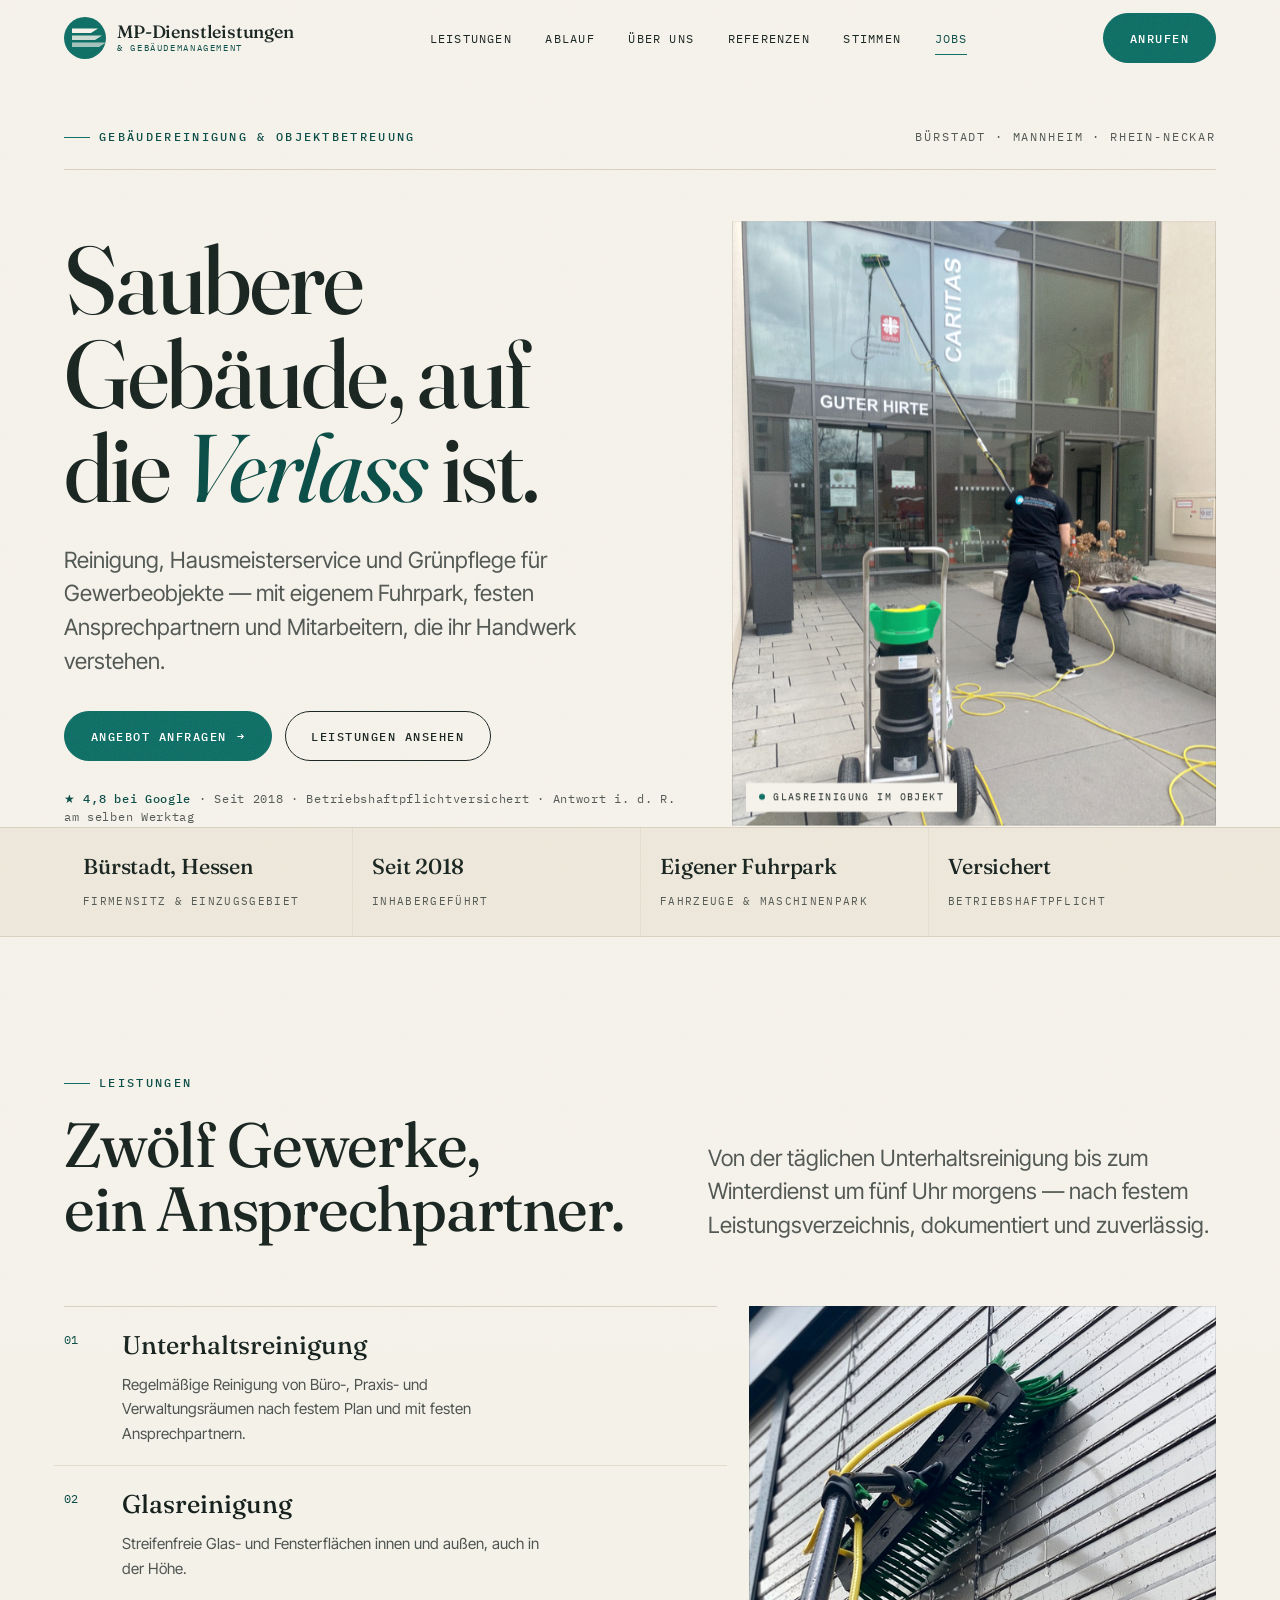
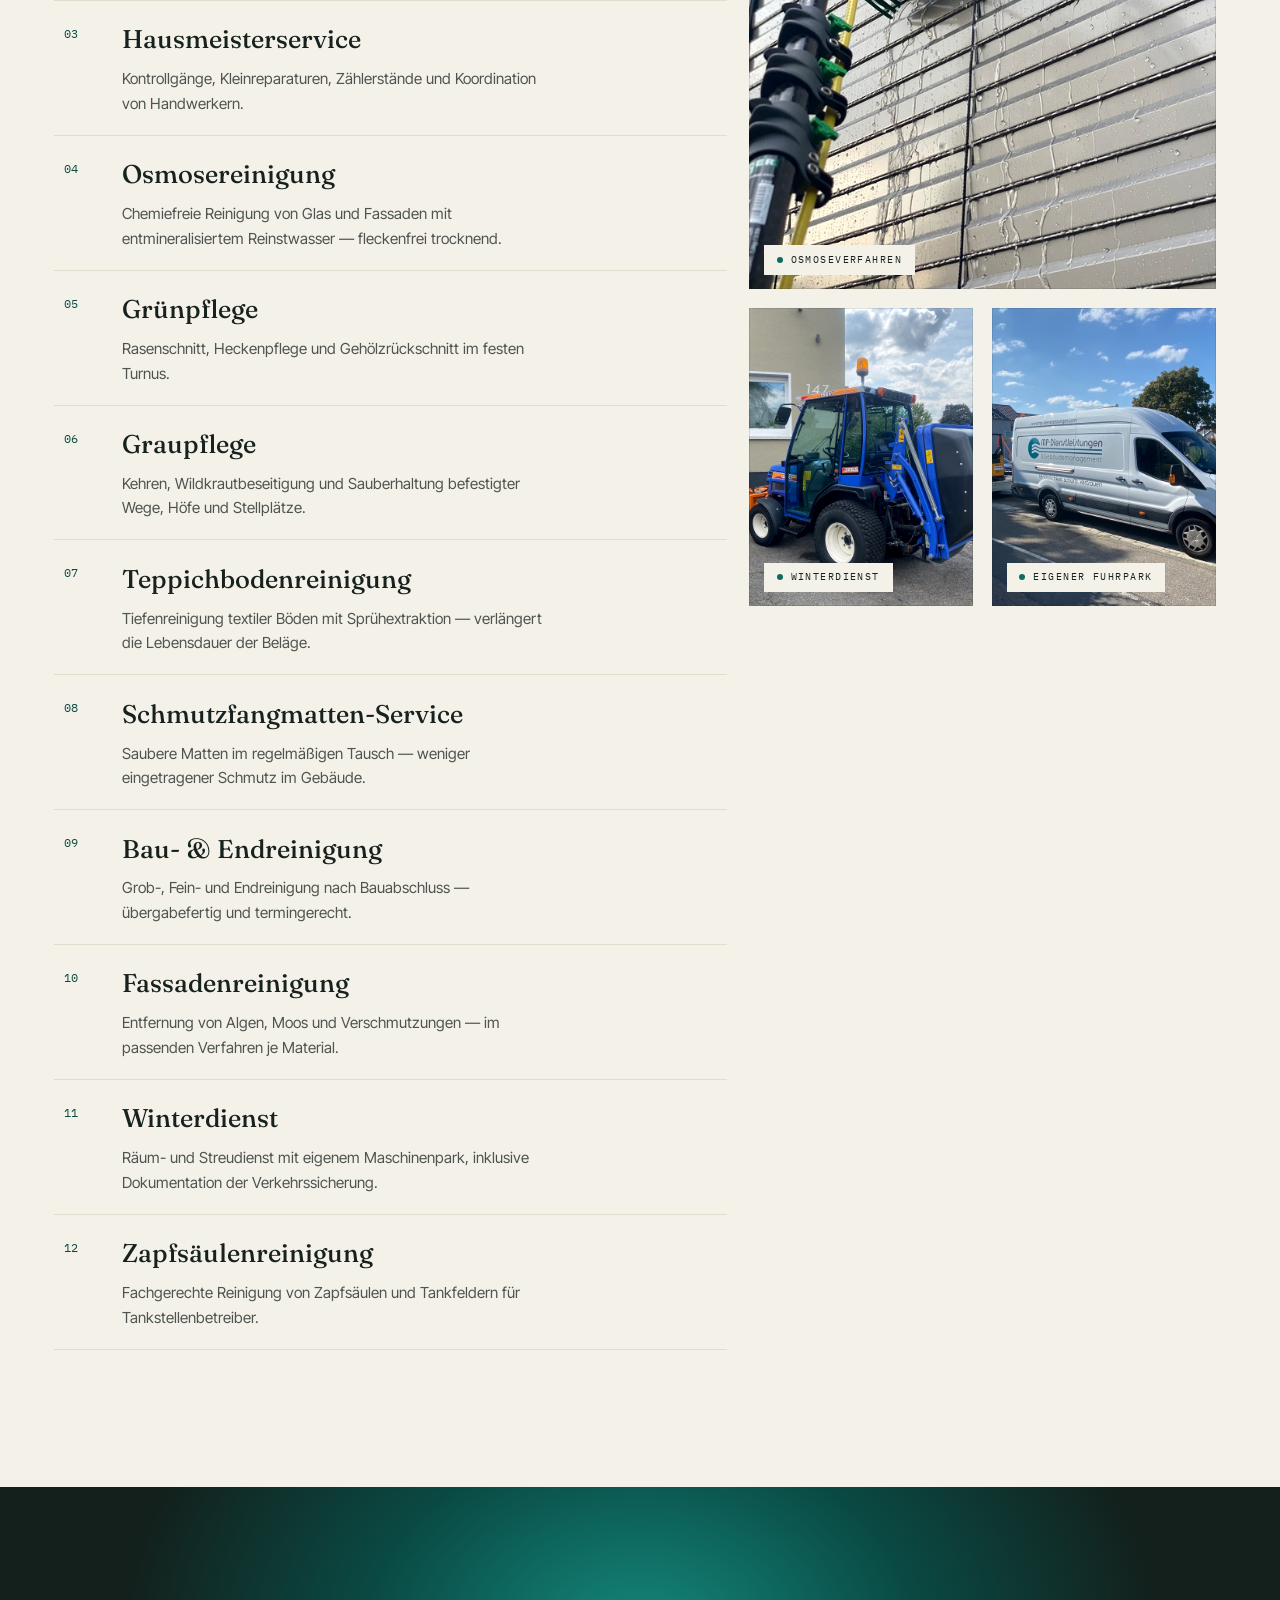
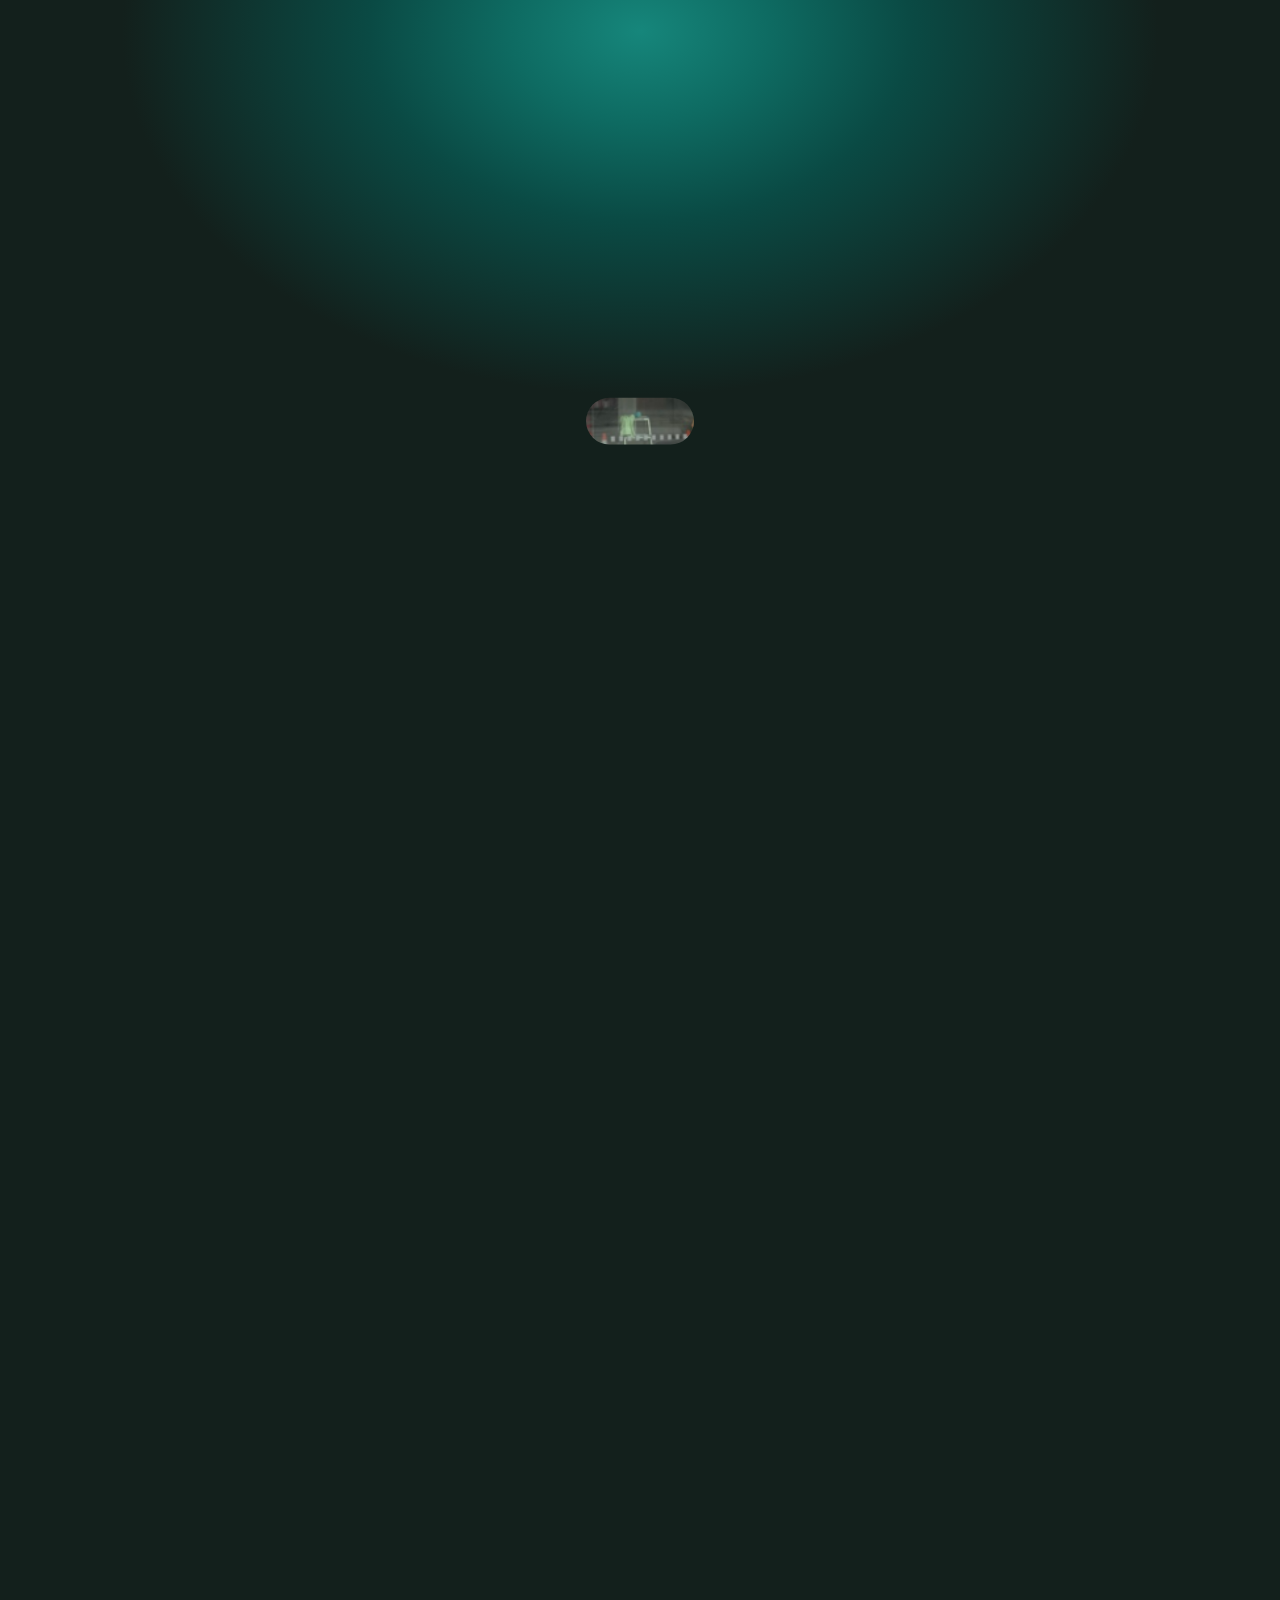
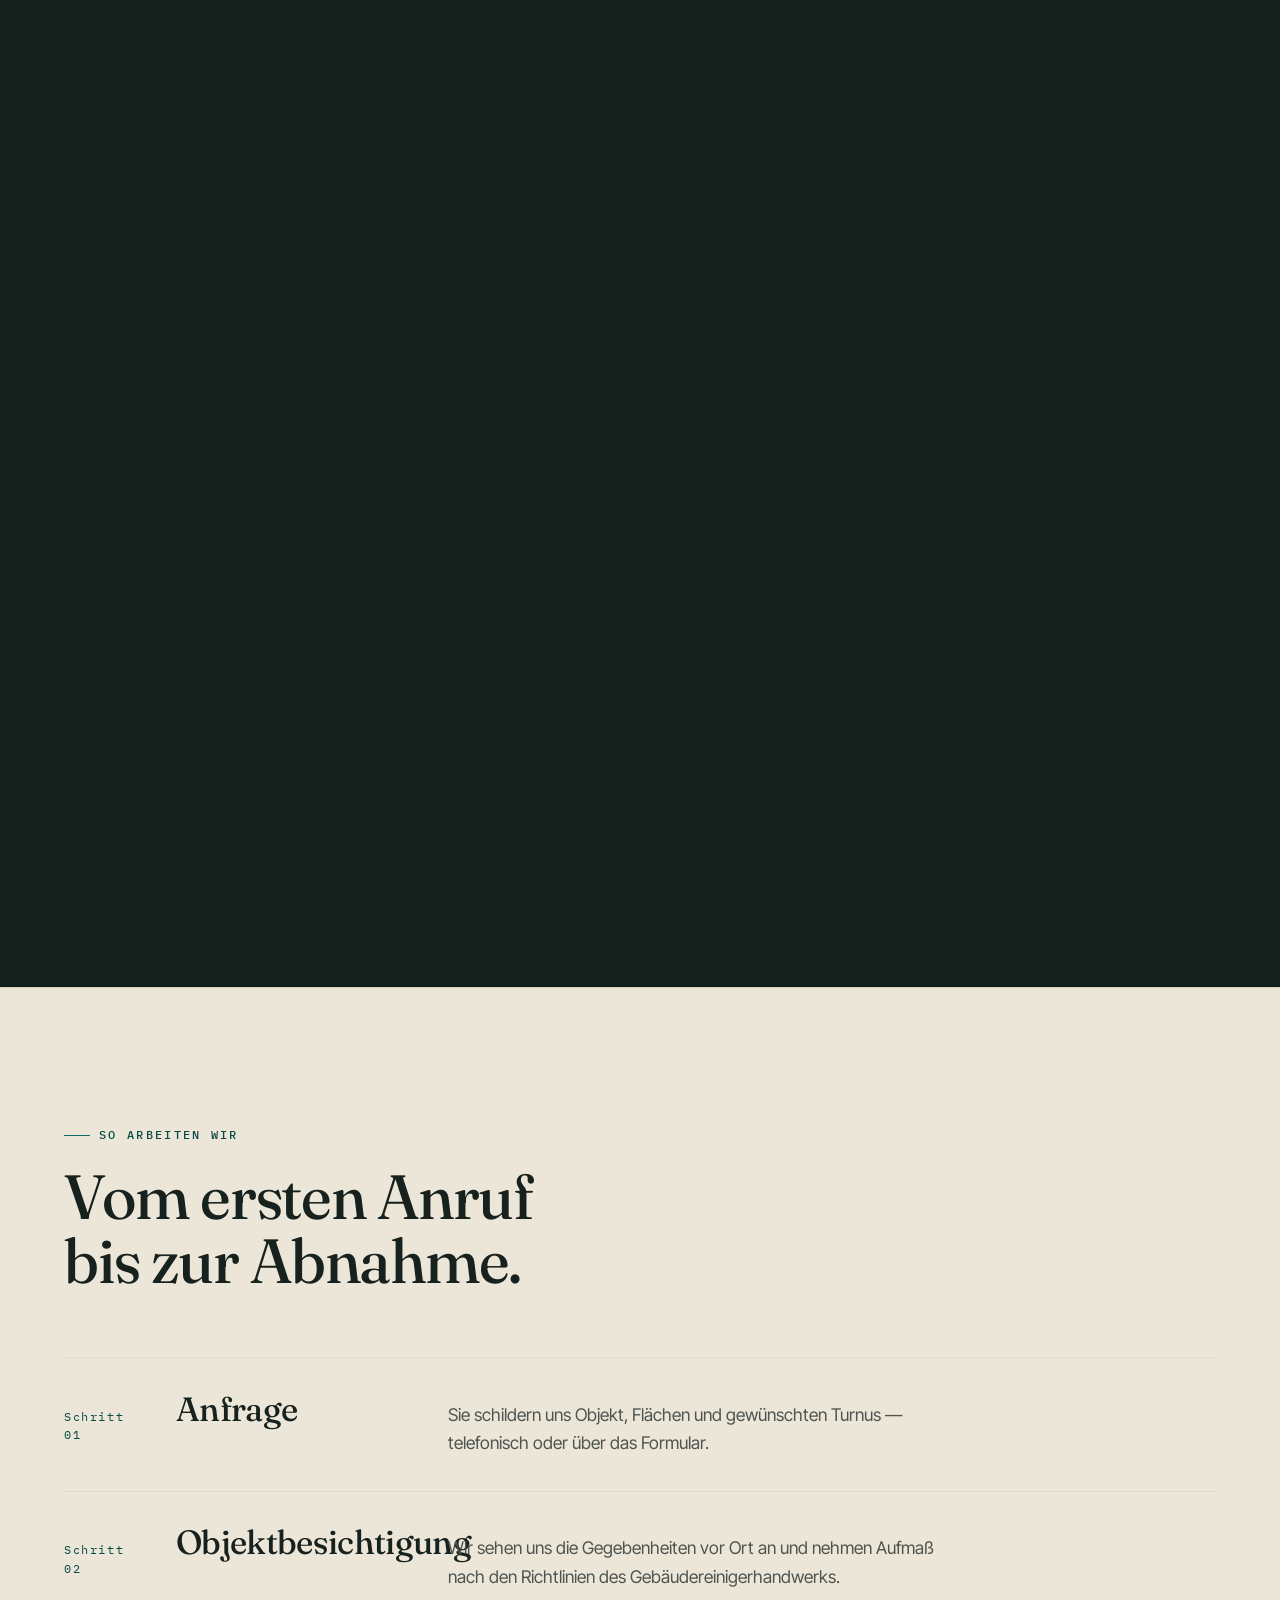
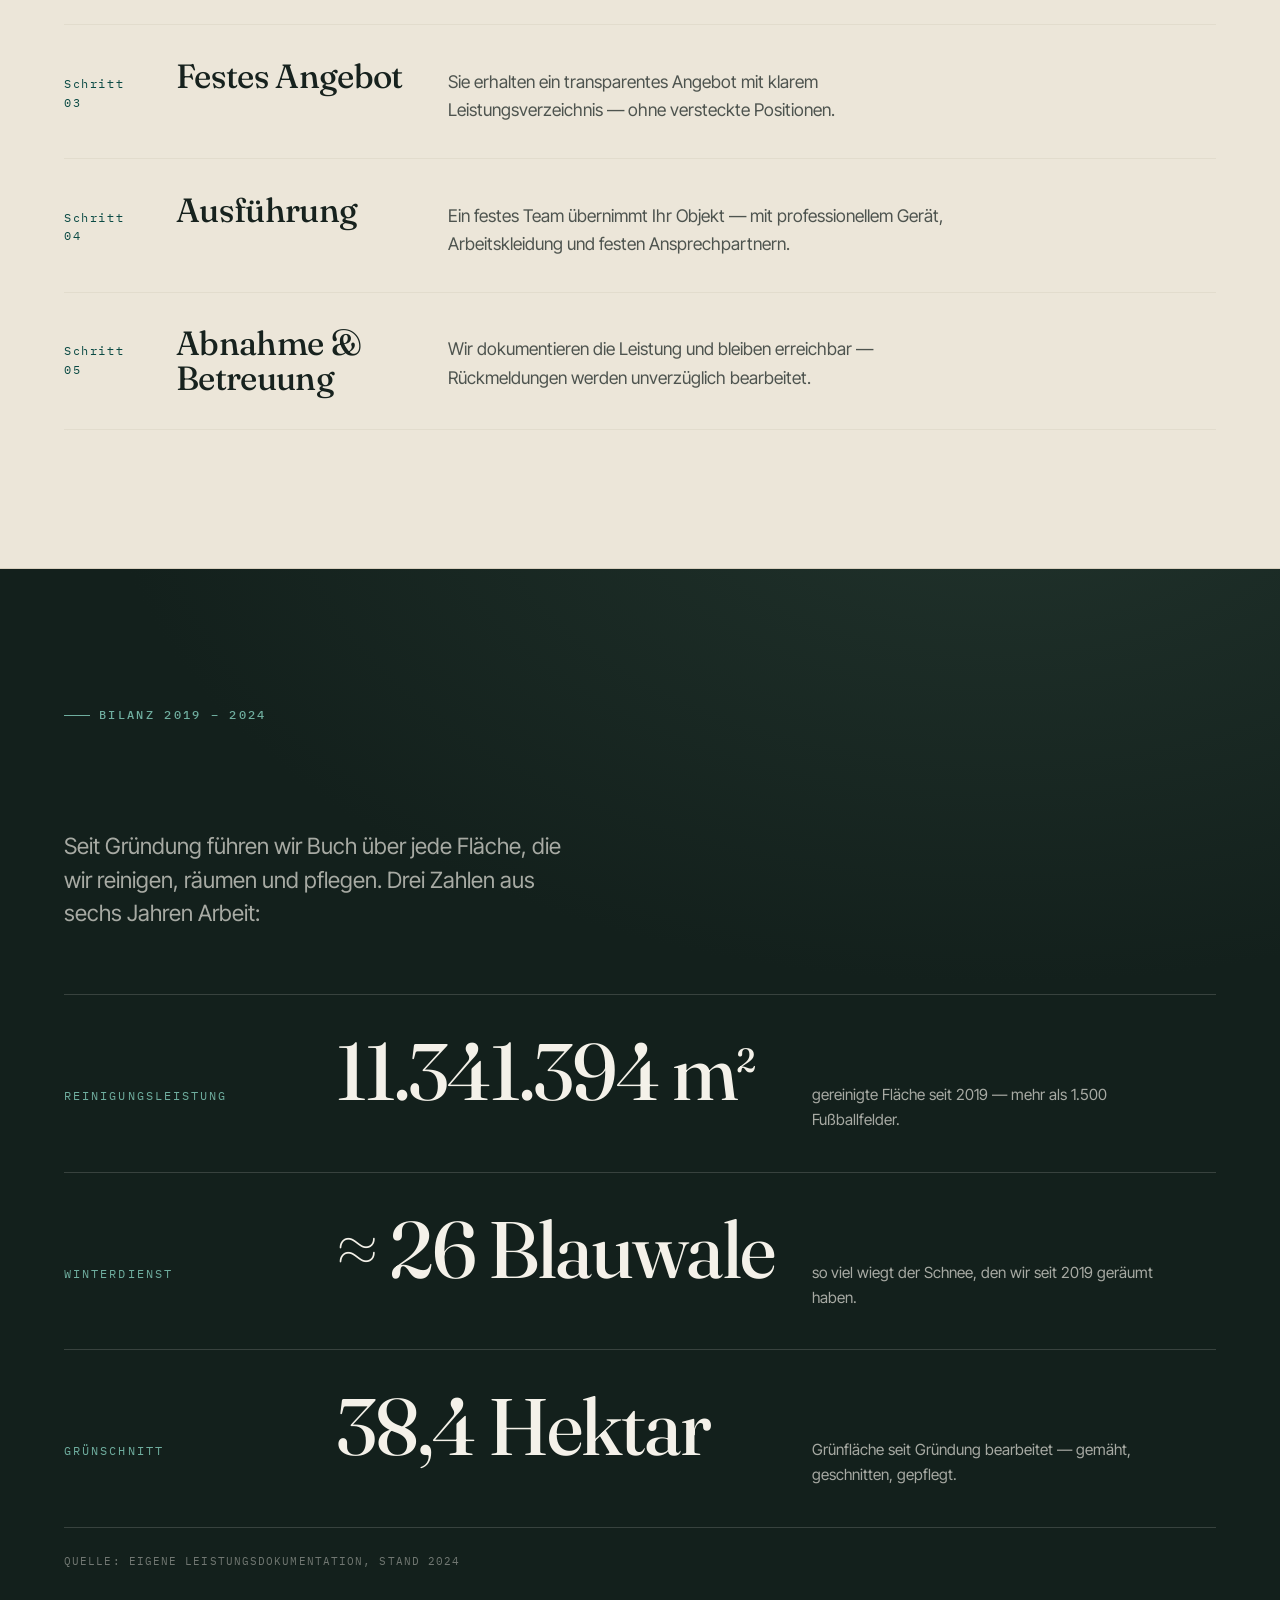
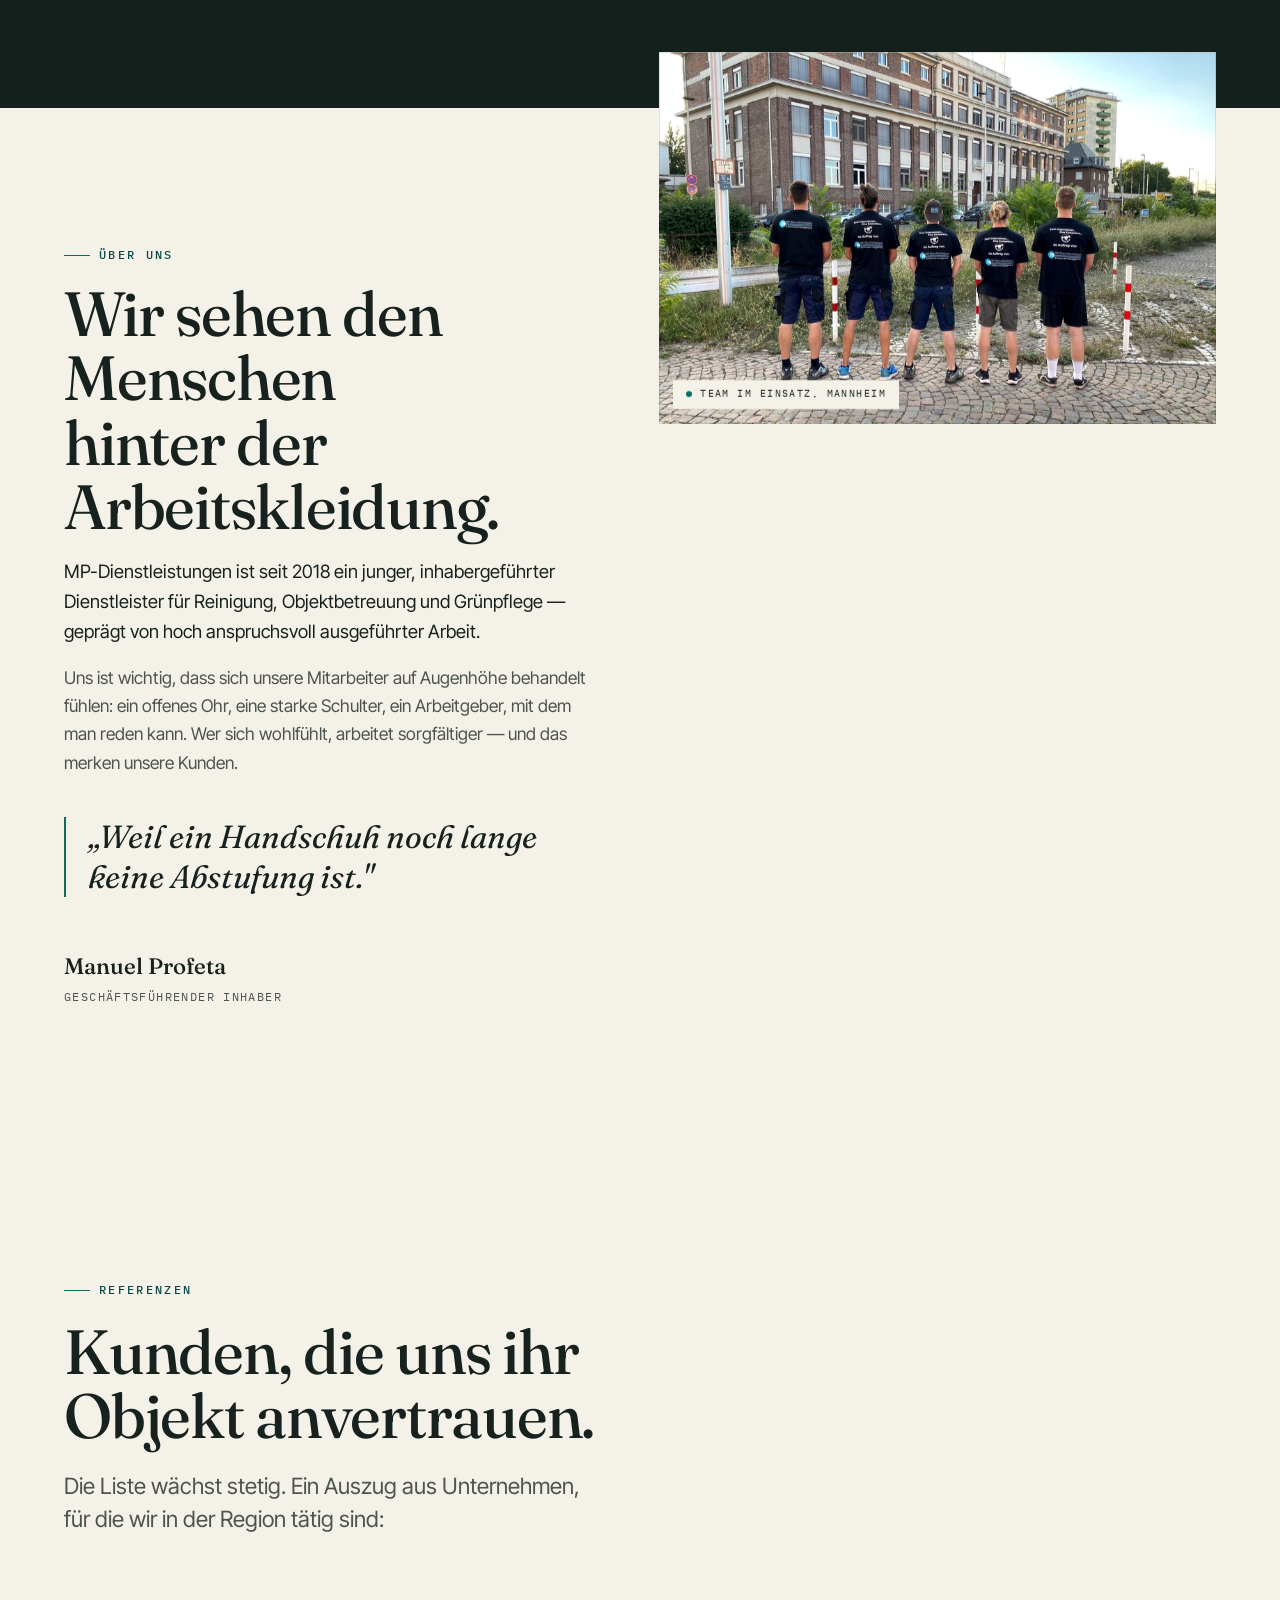
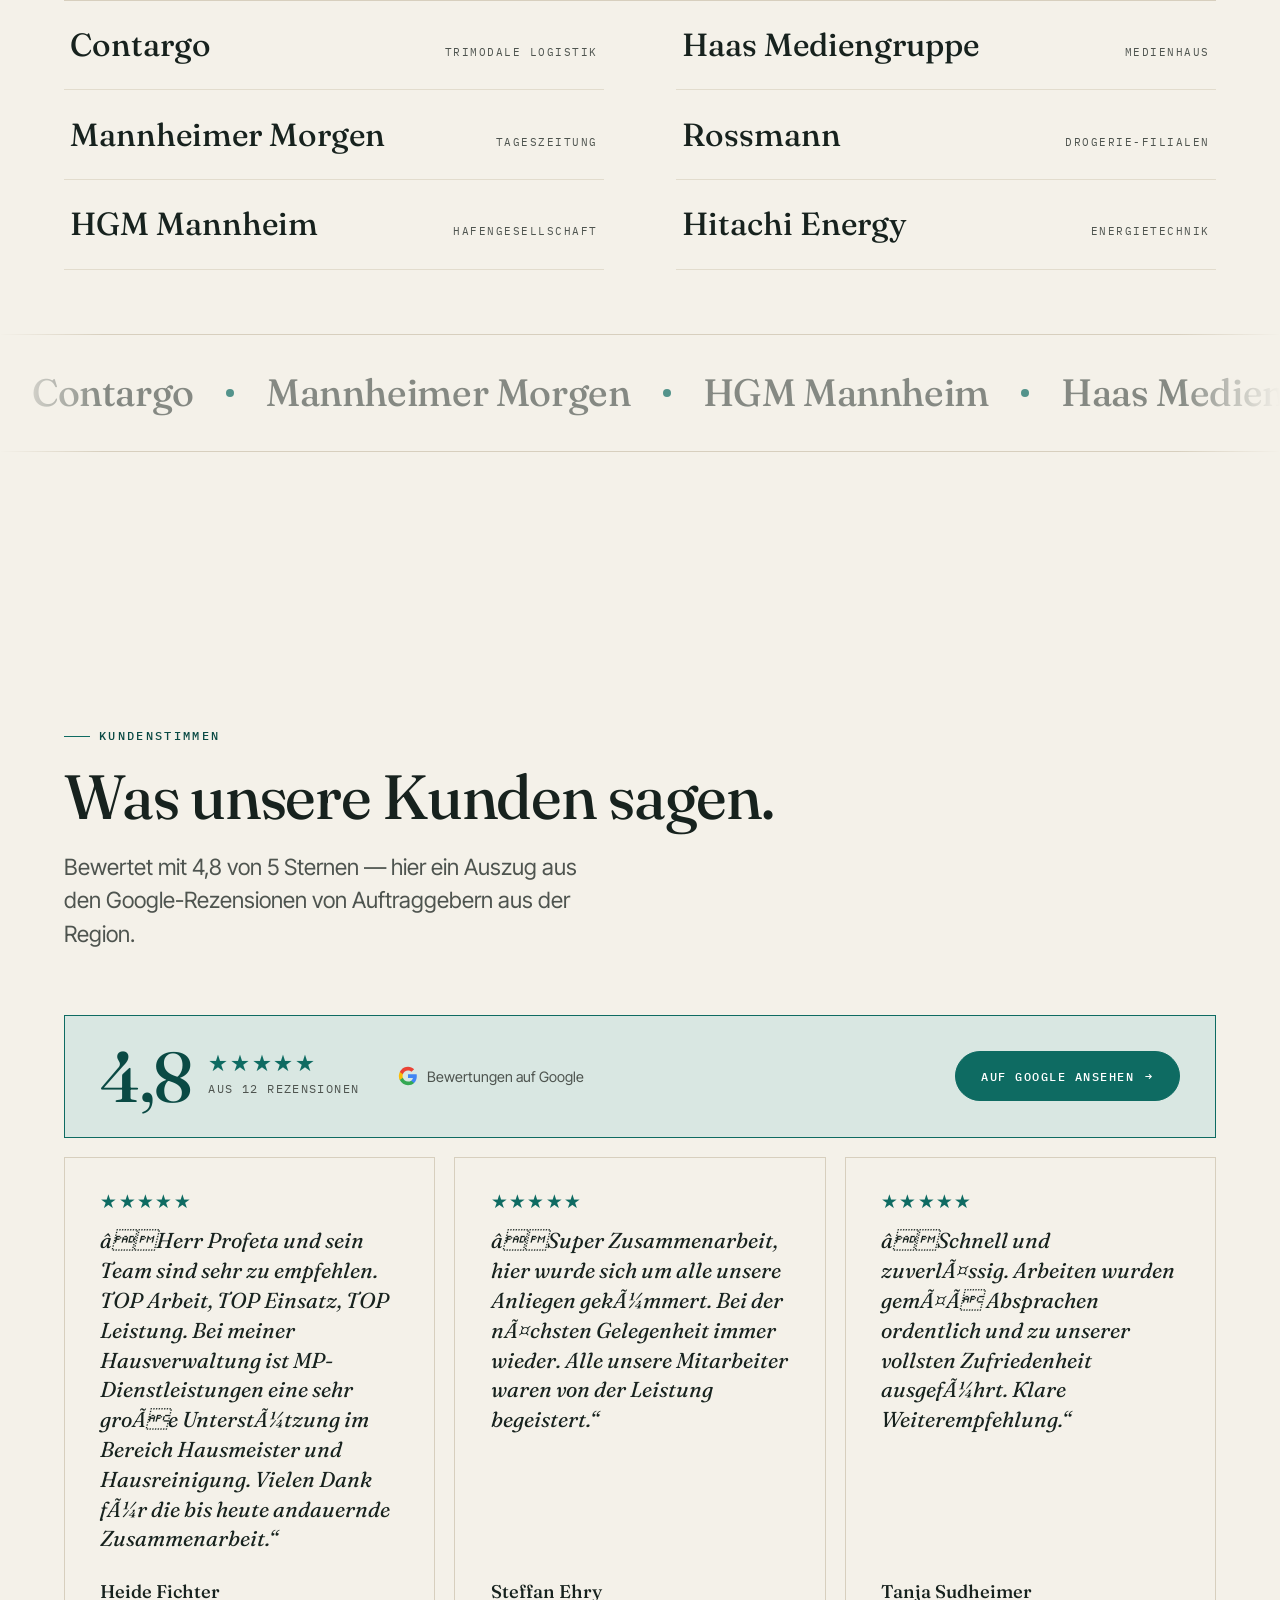
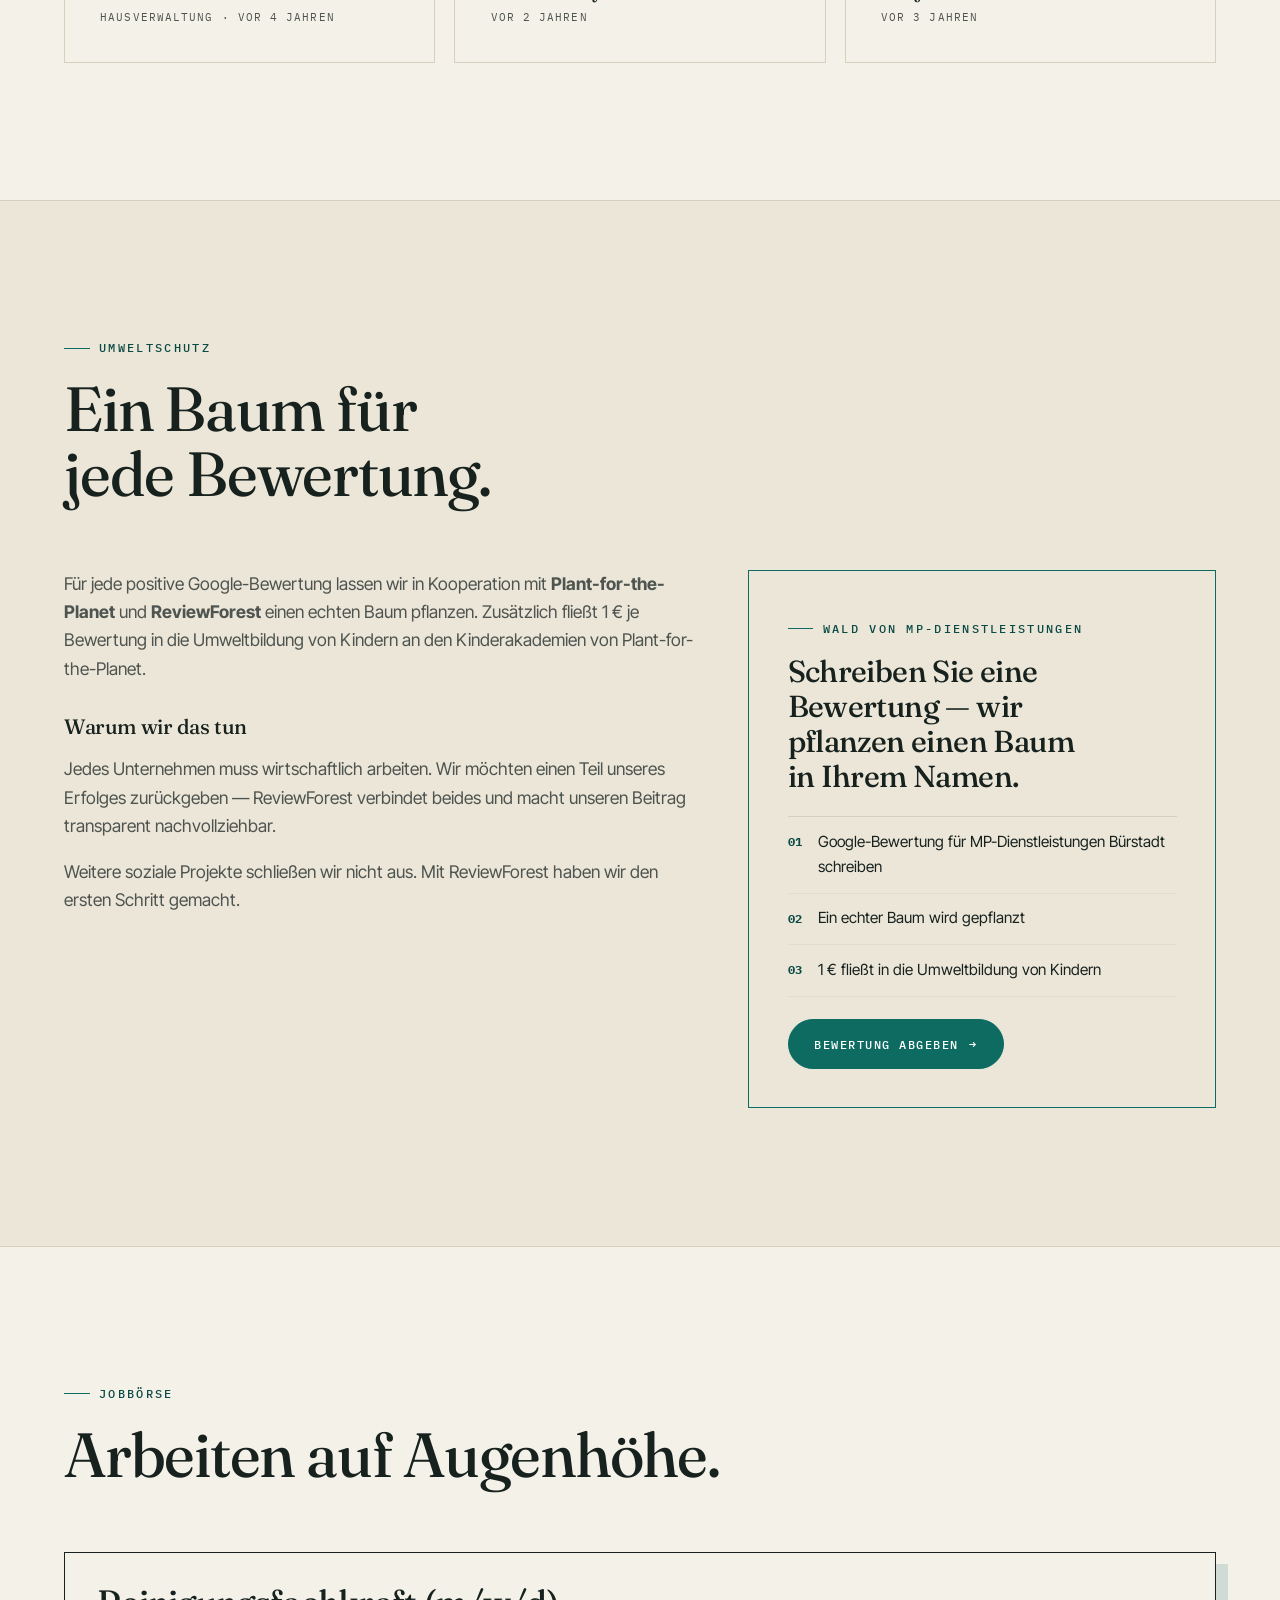
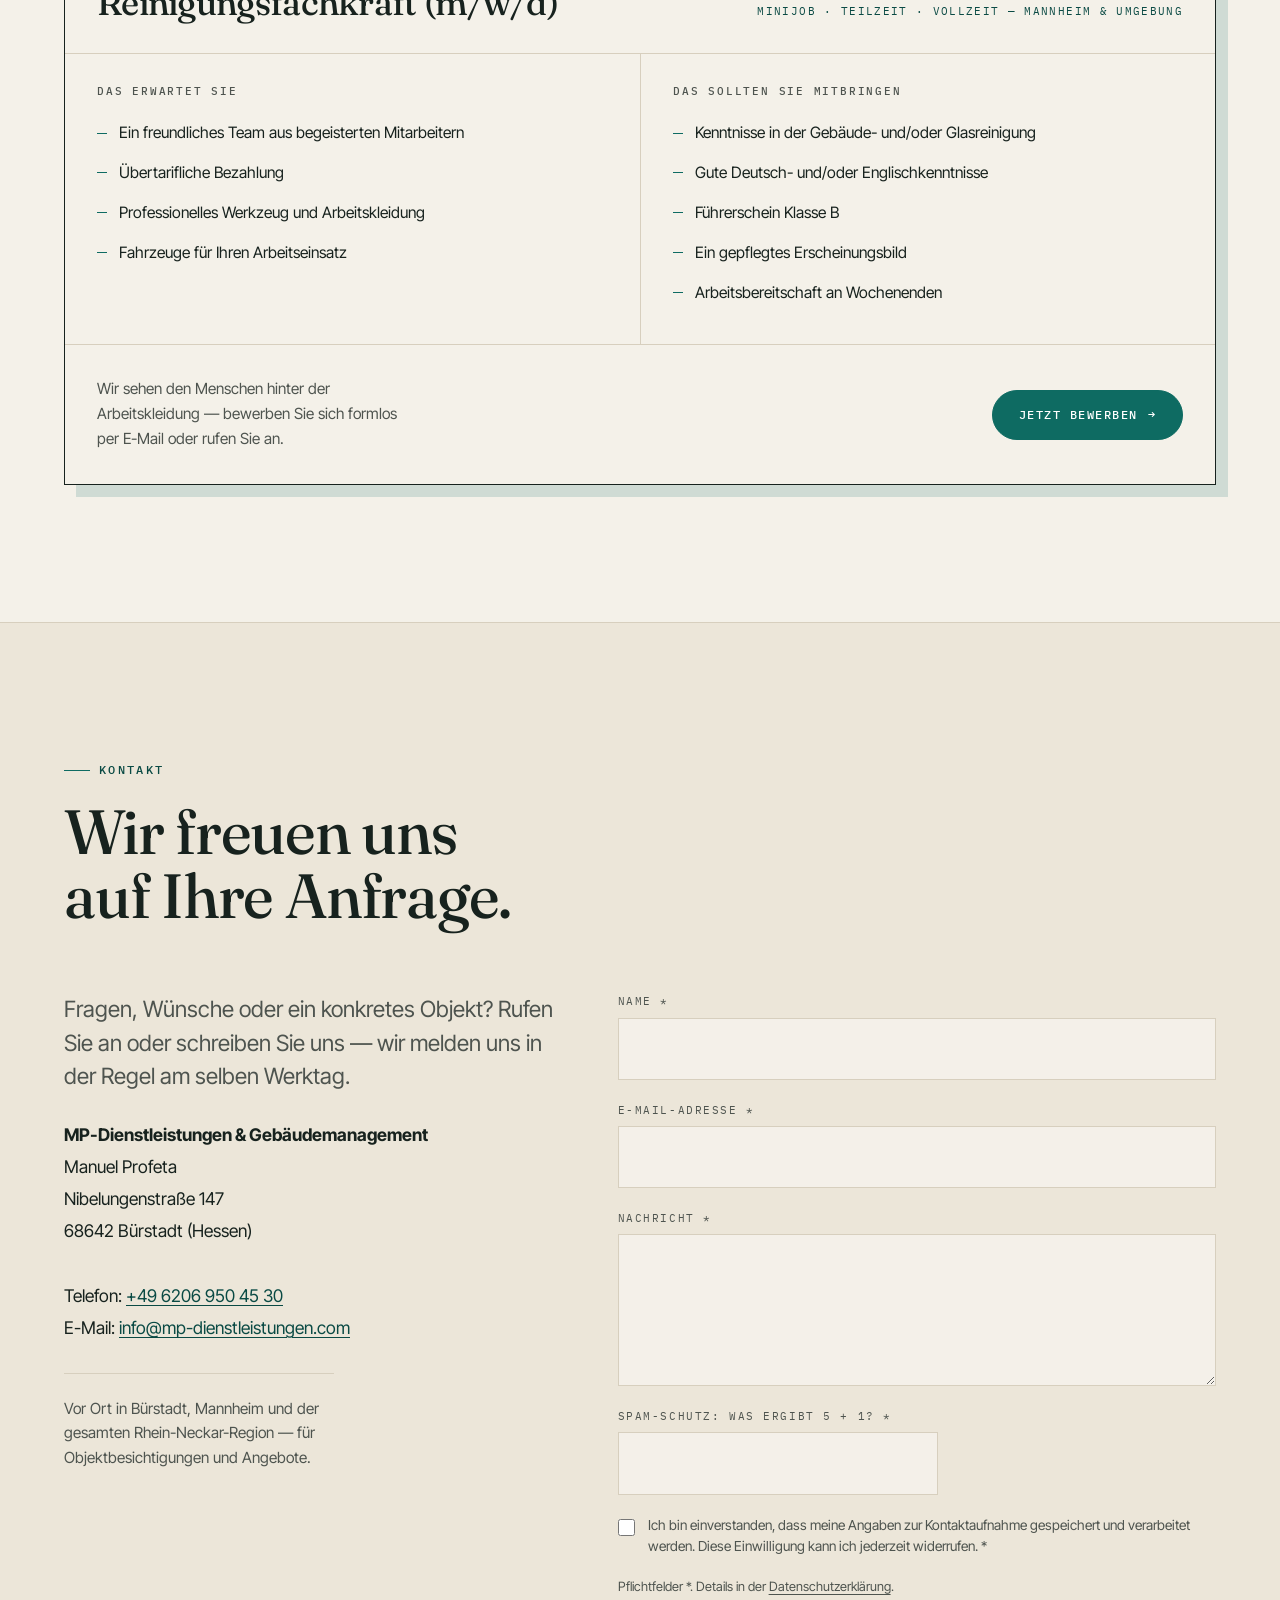
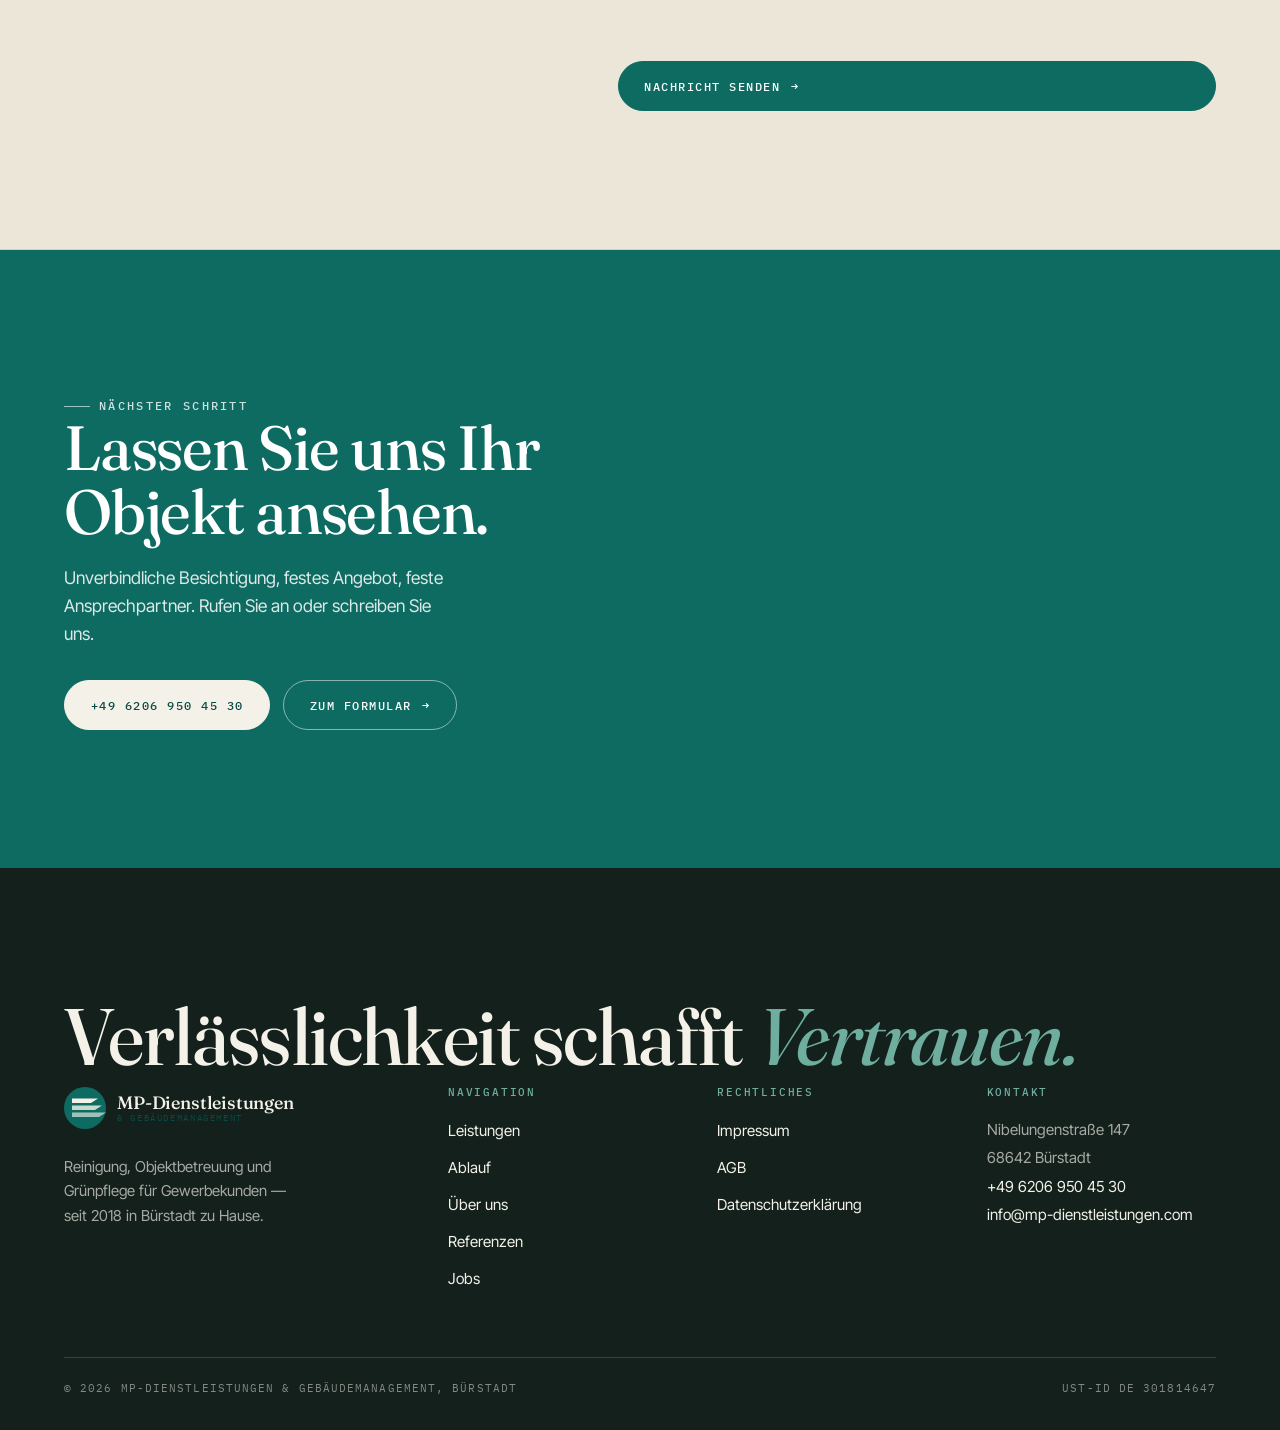
==== commit 8006bf05: "Conversion-Paket: Sticky Mobile-CTA, Scrollspy, Scroll-Fortschrittslinie - Sticky CTA-Leiste auf Mob" ====
--- a/index.html
+++ b/index.html
@@ -16,6 +16,7 @@
 <body>
 
 <div class="grain" aria-hidden="true"></div>
+<div class="scroll-progress" aria-hidden="true"></div>
 <a class="visually-hidden" href="#main">Zum Inhalt springen</a>
 
 <header class="site-header">
@@ -554,6 +555,11 @@
   </div>
 </footer>
 
+<div class="mobile-cta">
+  <a class="btn" href="tel:+4962069504530">Anrufen</a>
+  <a class="btn btn--ghost" href="#kontakt">Angebot</a>
+</div>
+
 <script src="js/main.js"></script>
 </body>
 </html>
--- a/css/style.css
+++ b/css/style.css
@@ -770,6 +770,43 @@
 }
 
 /* ==========================================================================
+   SCROLL-FORTSCHRITT · SCROLLSPY · MOBILE-CTA
+   ========================================================================== */
+
+.scroll-progress {
+  position: fixed;
+  top: 0; left: 0; right: 0;
+  height: 3px;
+  z-index: 90;
+  background: var(--petrol);
+  transform: scaleX(0);
+  transform-origin: 0 50%;
+  will-change: transform;
+}
+
+.nav-links a.is-active { color: var(--petrol-deep); }
+.nav-links a.is-active::after { width: 100%; }
+
+.mobile-cta {
+  position: fixed;
+  left: 0; right: 0; bottom: 0;
+  z-index: 85;
+  display: none;
+  gap: 0.6rem;
+  padding: 0.7rem var(--edge) calc(0.7rem + env(safe-area-inset-bottom));
+  background: color-mix(in srgb, var(--paper) 92%, transparent);
+  backdrop-filter: blur(10px);
+  -webkit-backdrop-filter: blur(10px);
+  border-top: 1px solid var(--line);
+  transform: translateY(130%);
+  transition: transform 0.4s var(--ease);
+}
+.mobile-cta.is-show { transform: none; }
+.mobile-cta .btn { flex: 1; min-height: 48px; justify-content: center; padding-inline: 0.8rem; }
+@media (max-width: 59.99rem) { .mobile-cta { display: flex; } }
+@media (min-width: 60rem) { .mobile-cta { display: none !important; } }
+
+/* ==========================================================================
    STIMMEN (Kundenrezensionen)
    ========================================================================== */
 
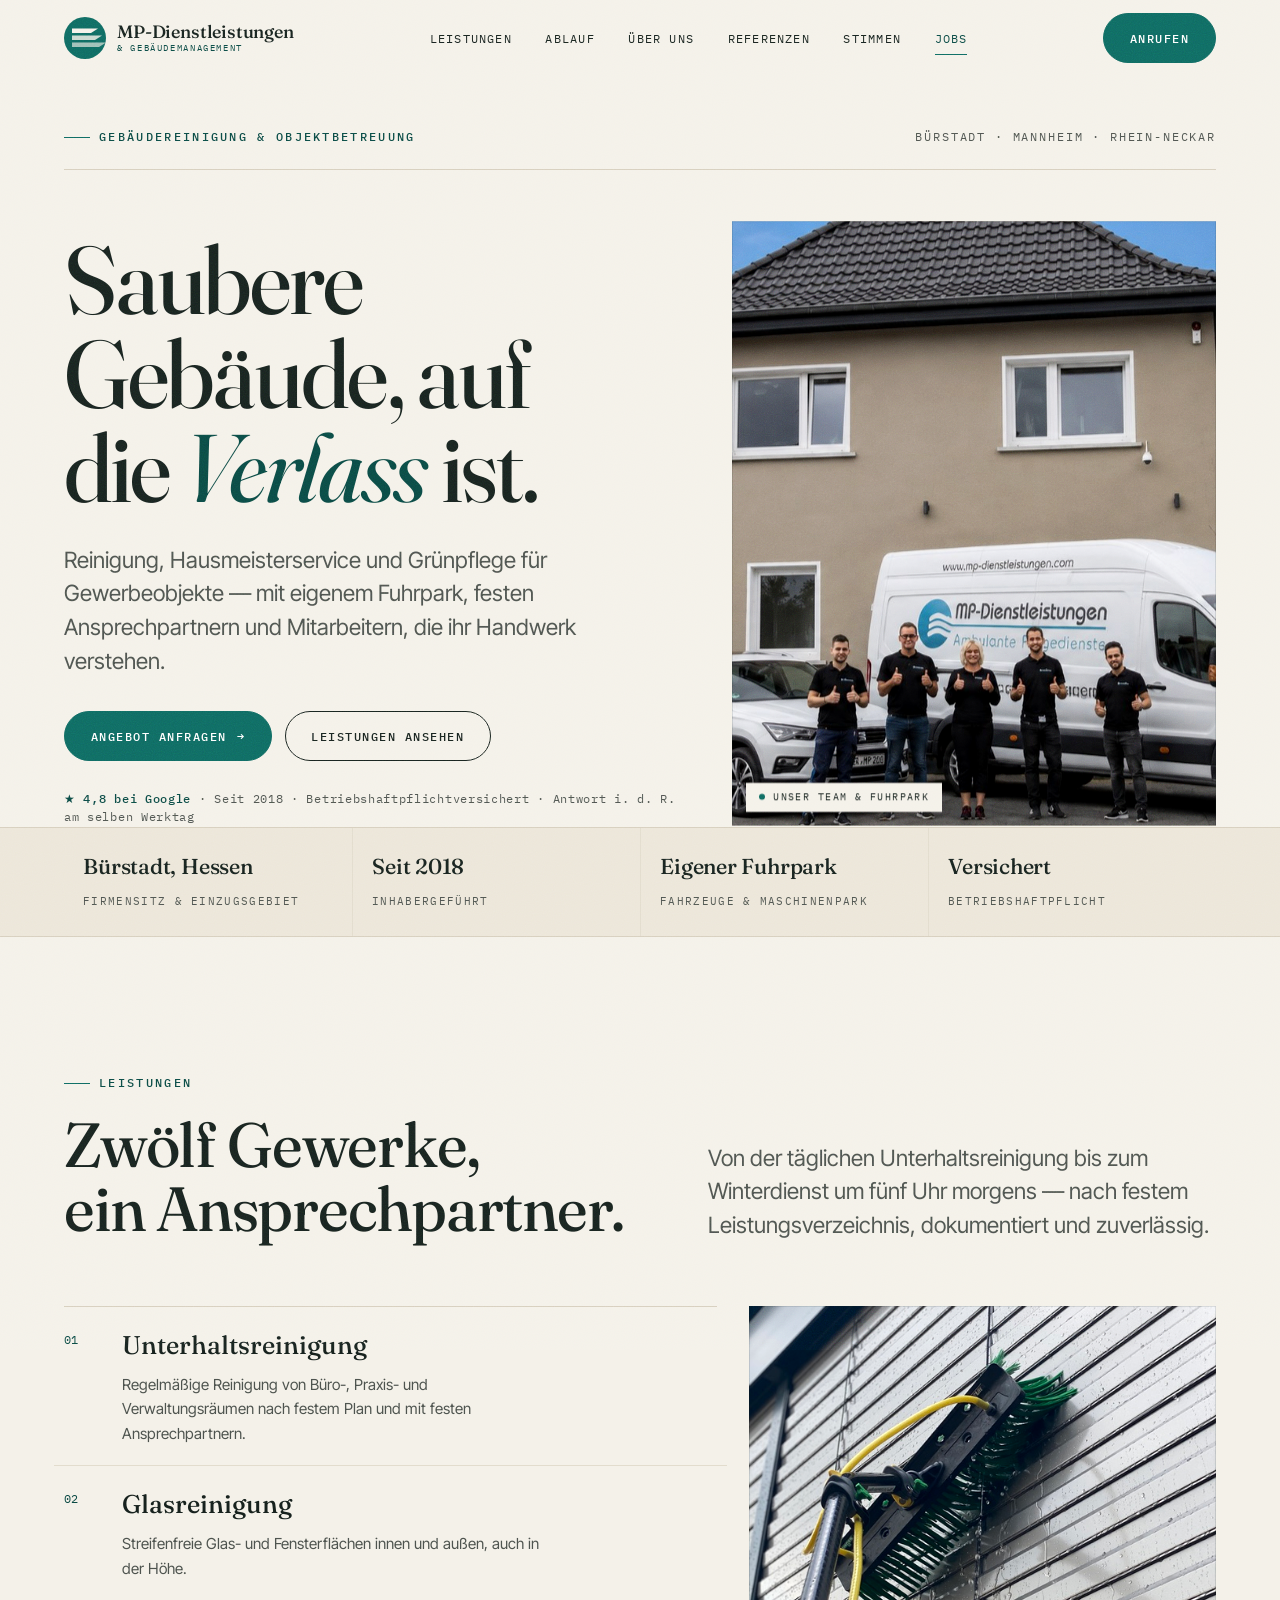
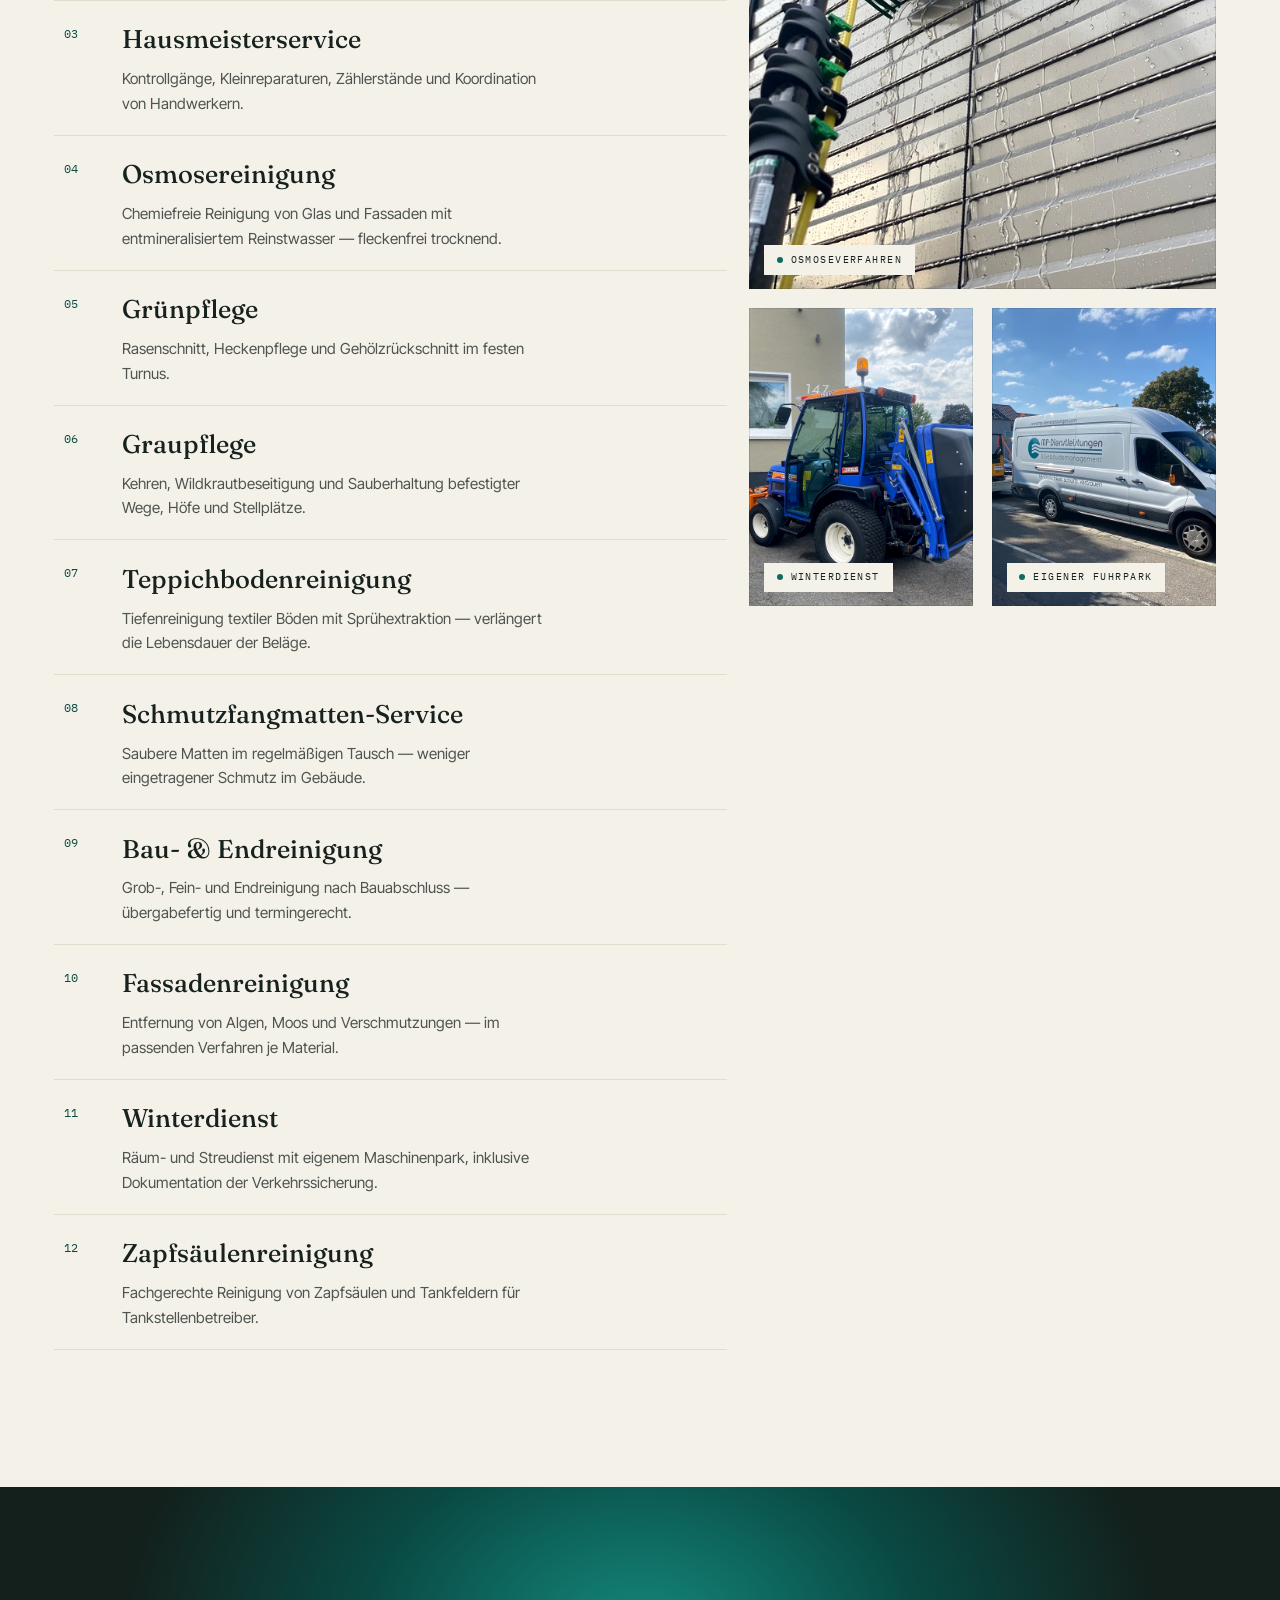
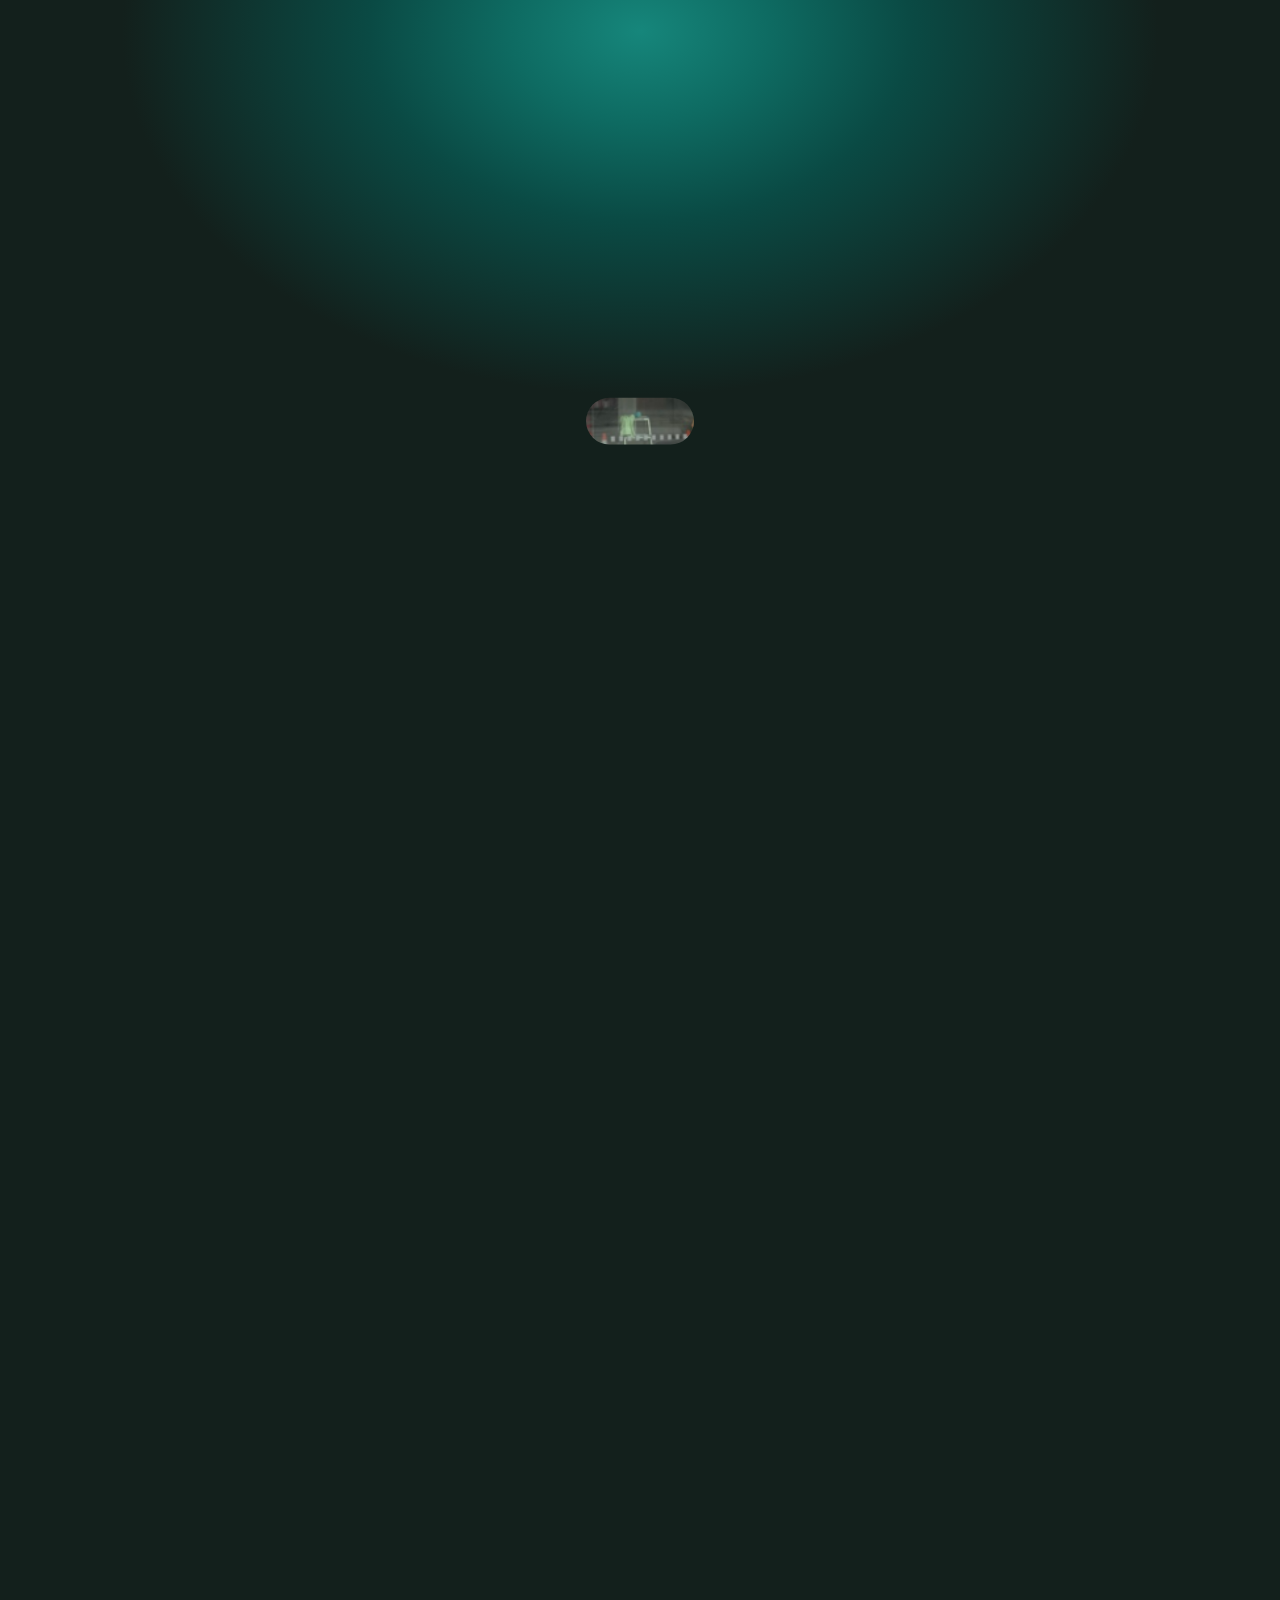
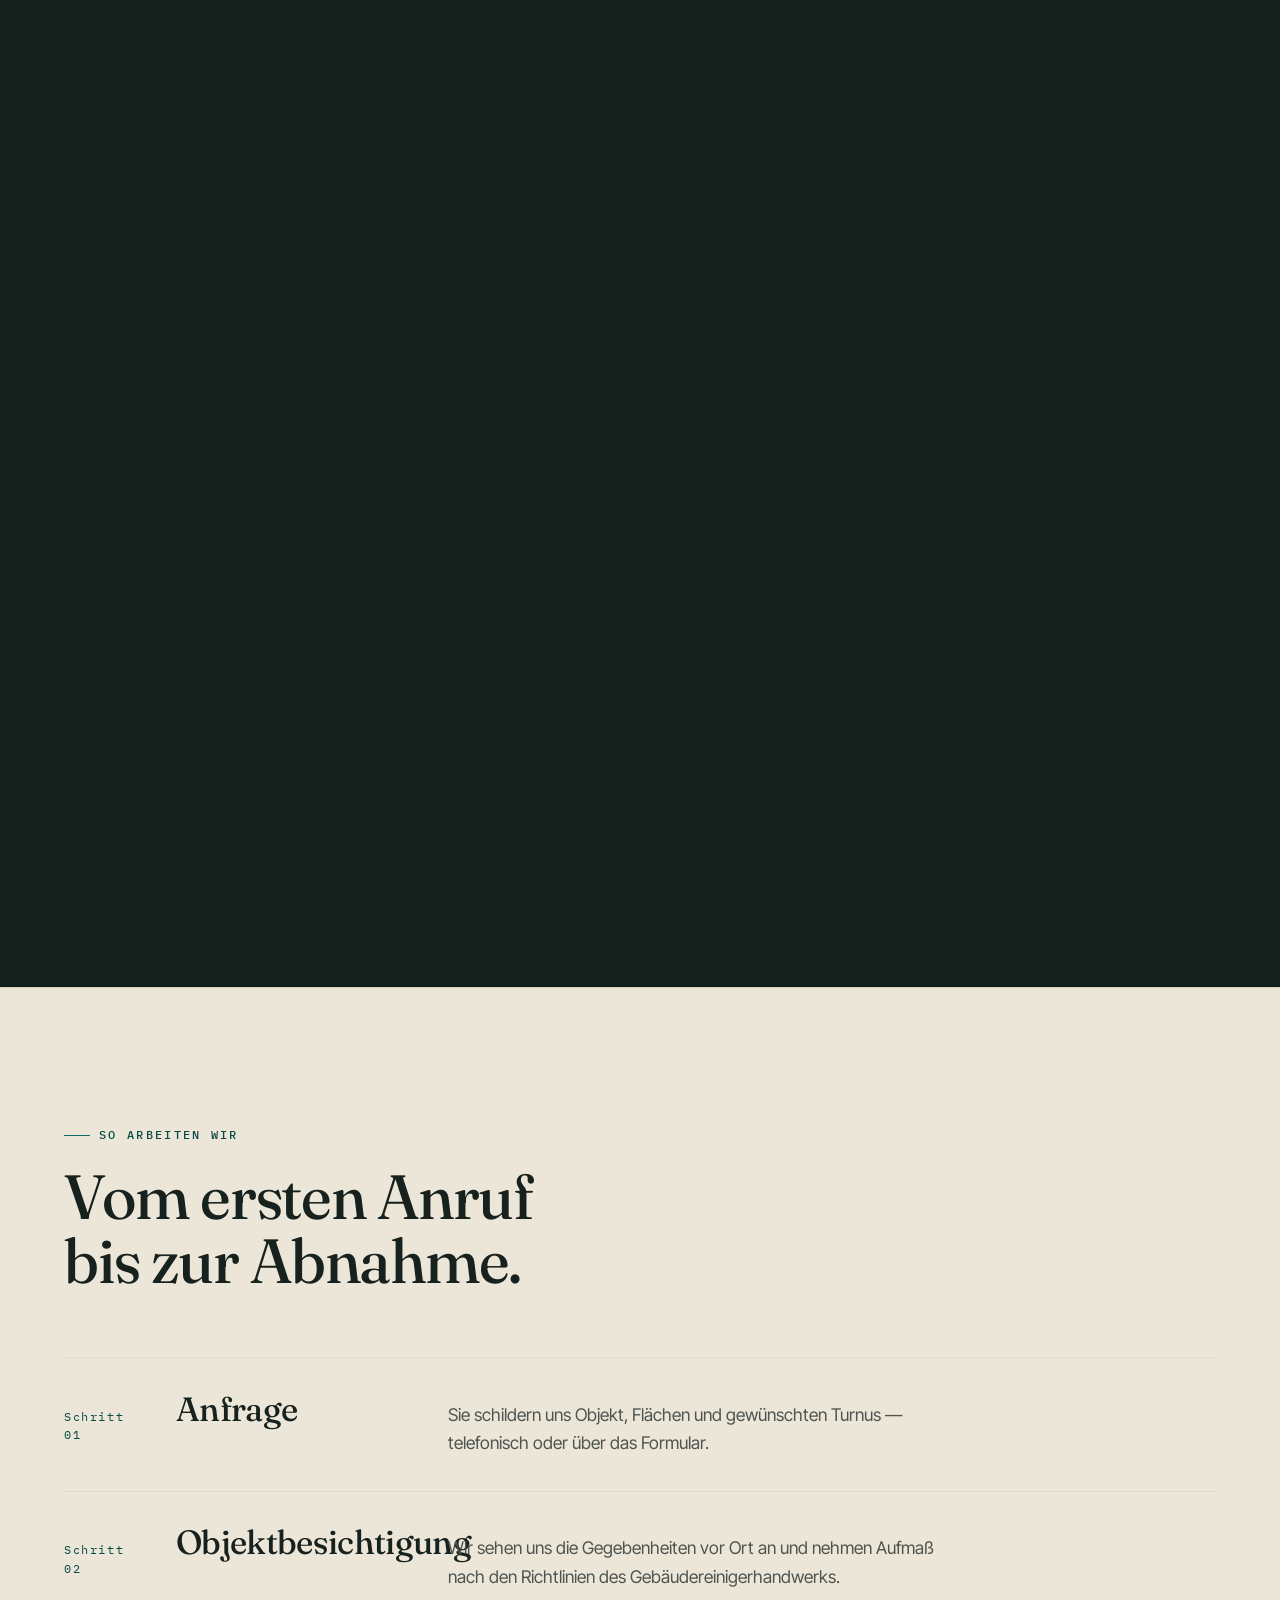
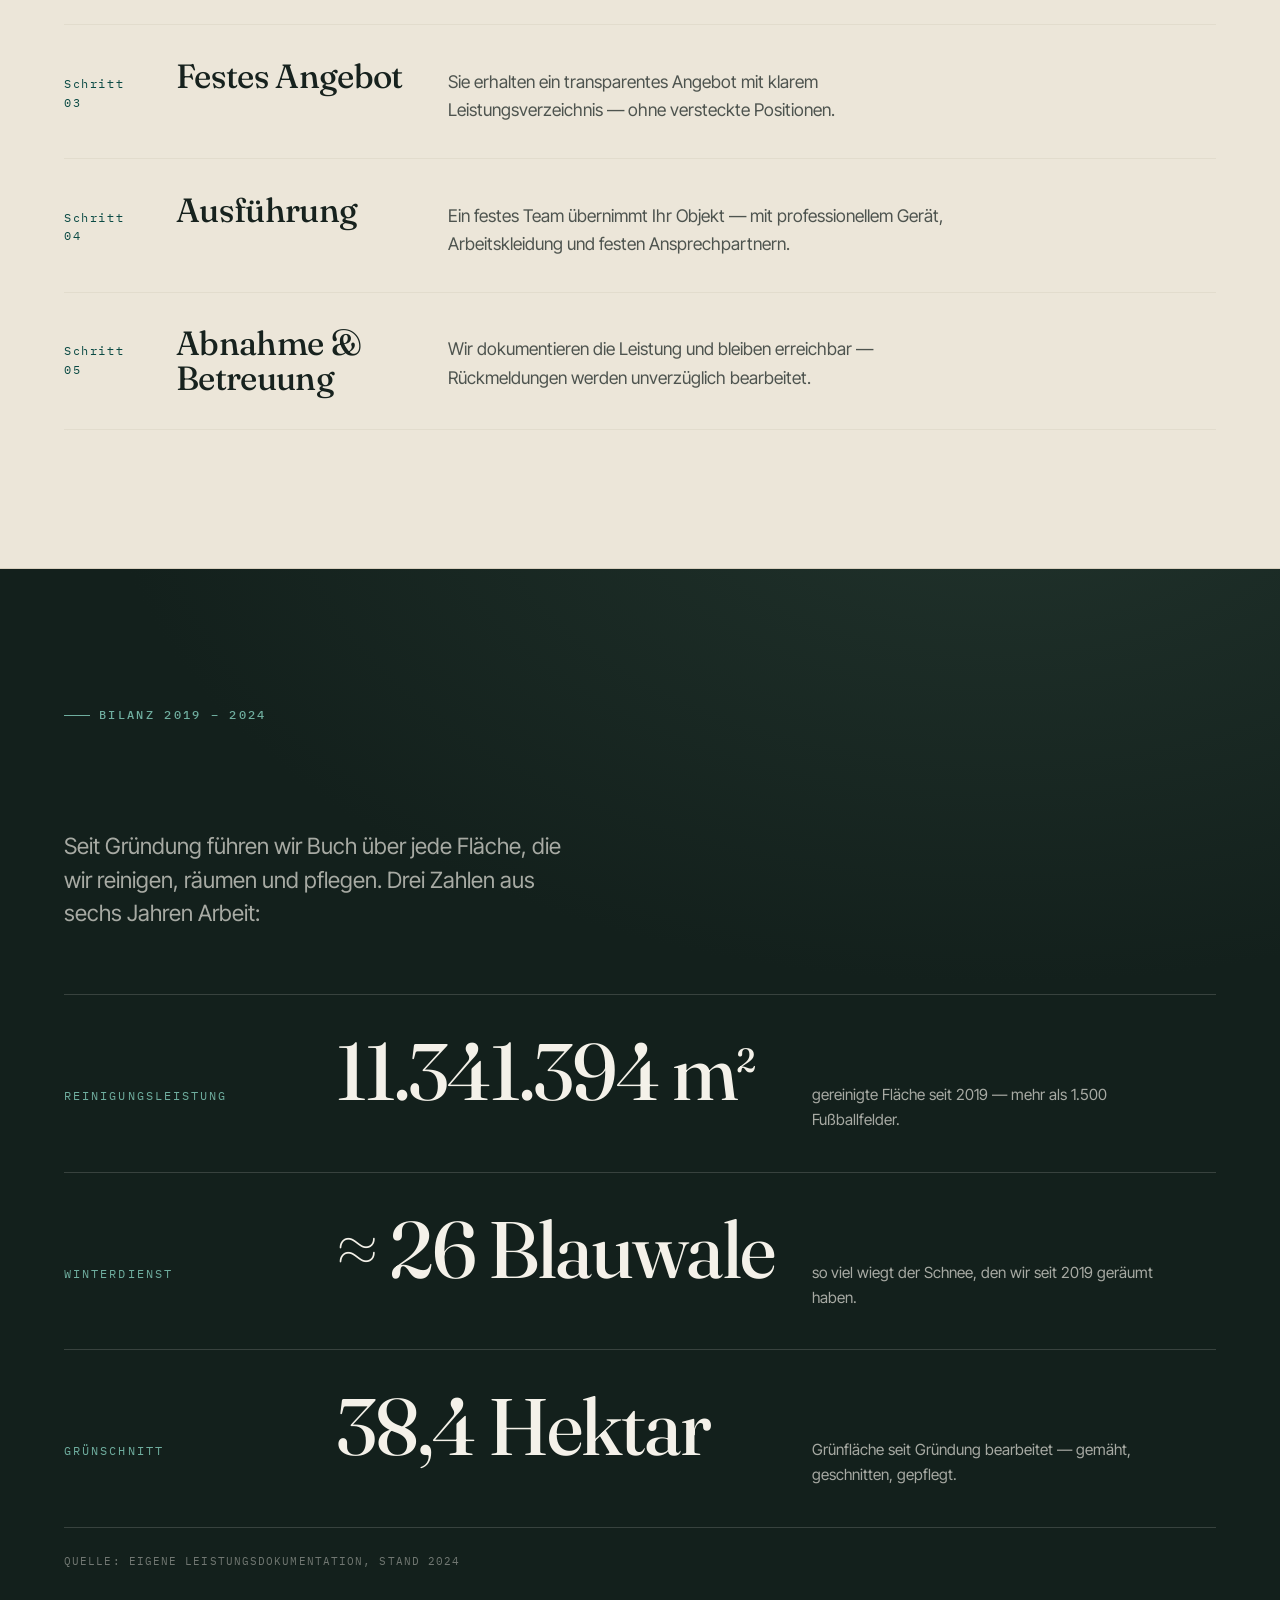
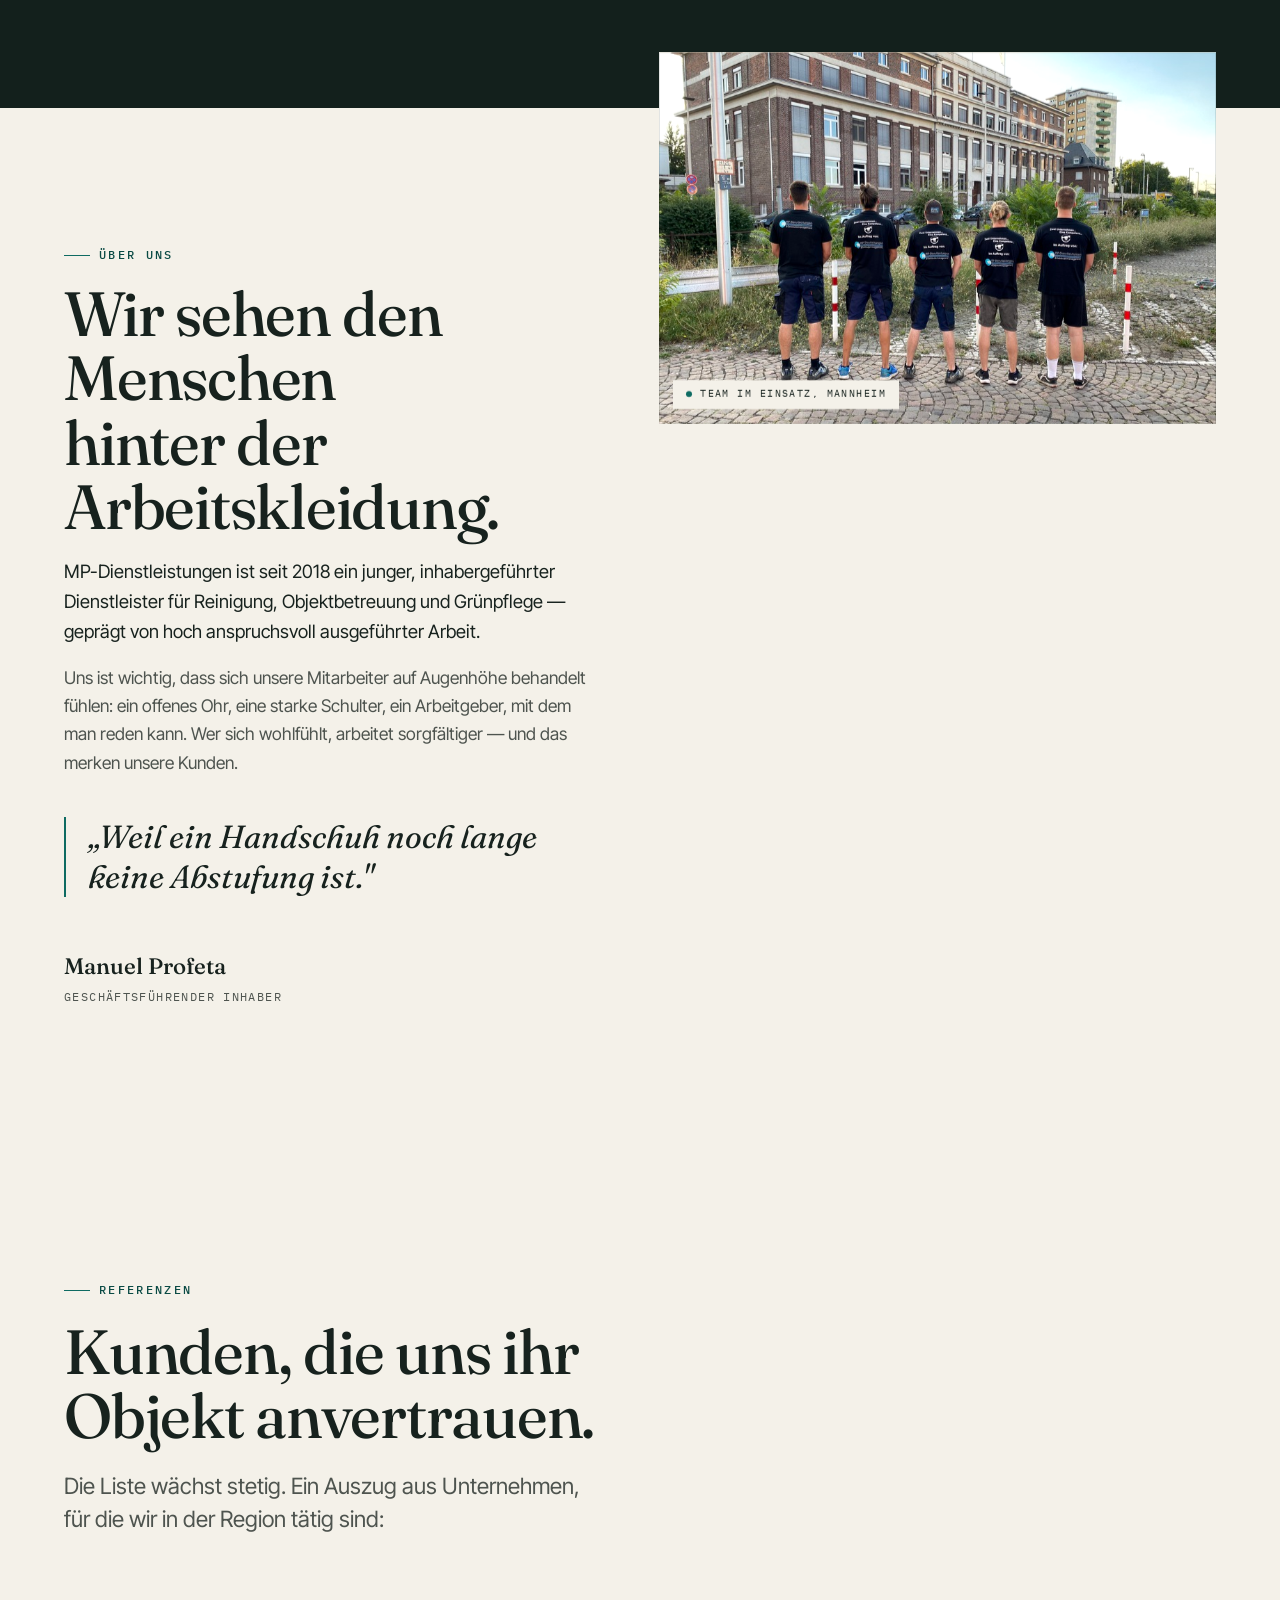
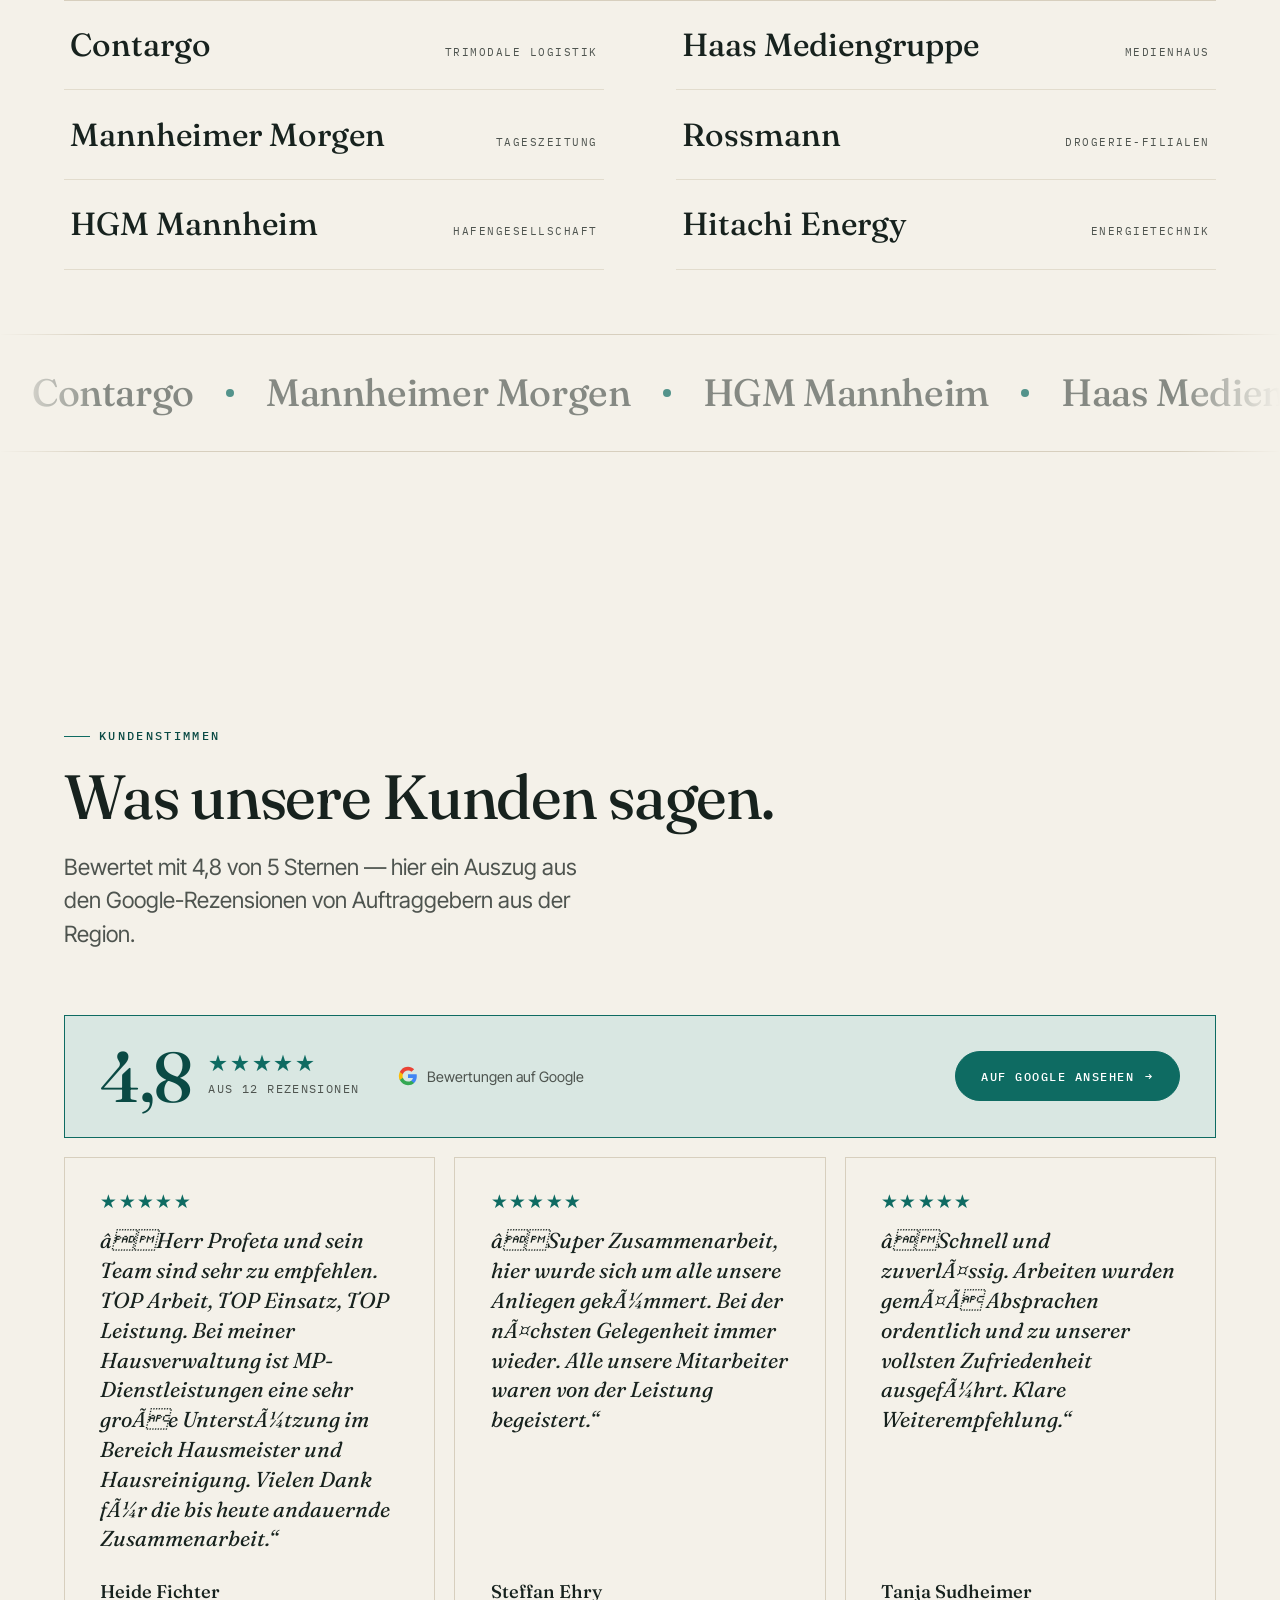
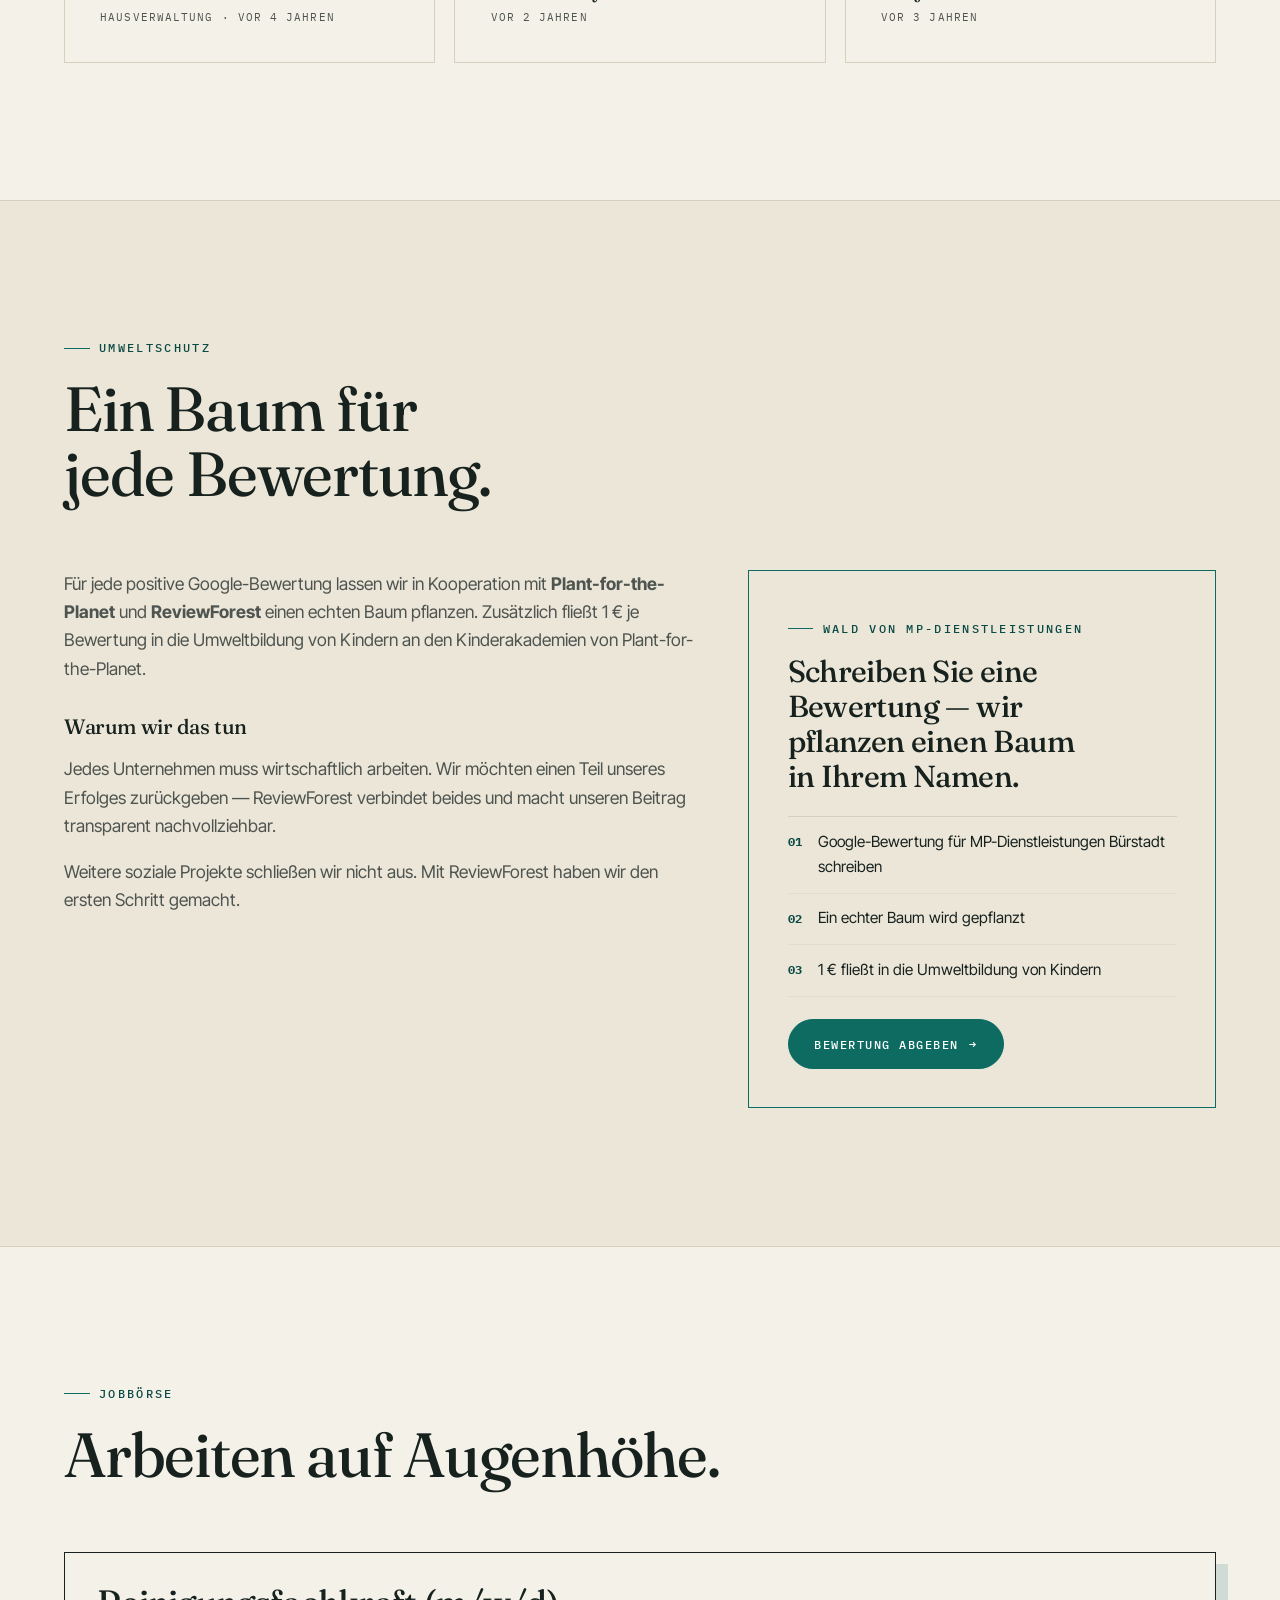
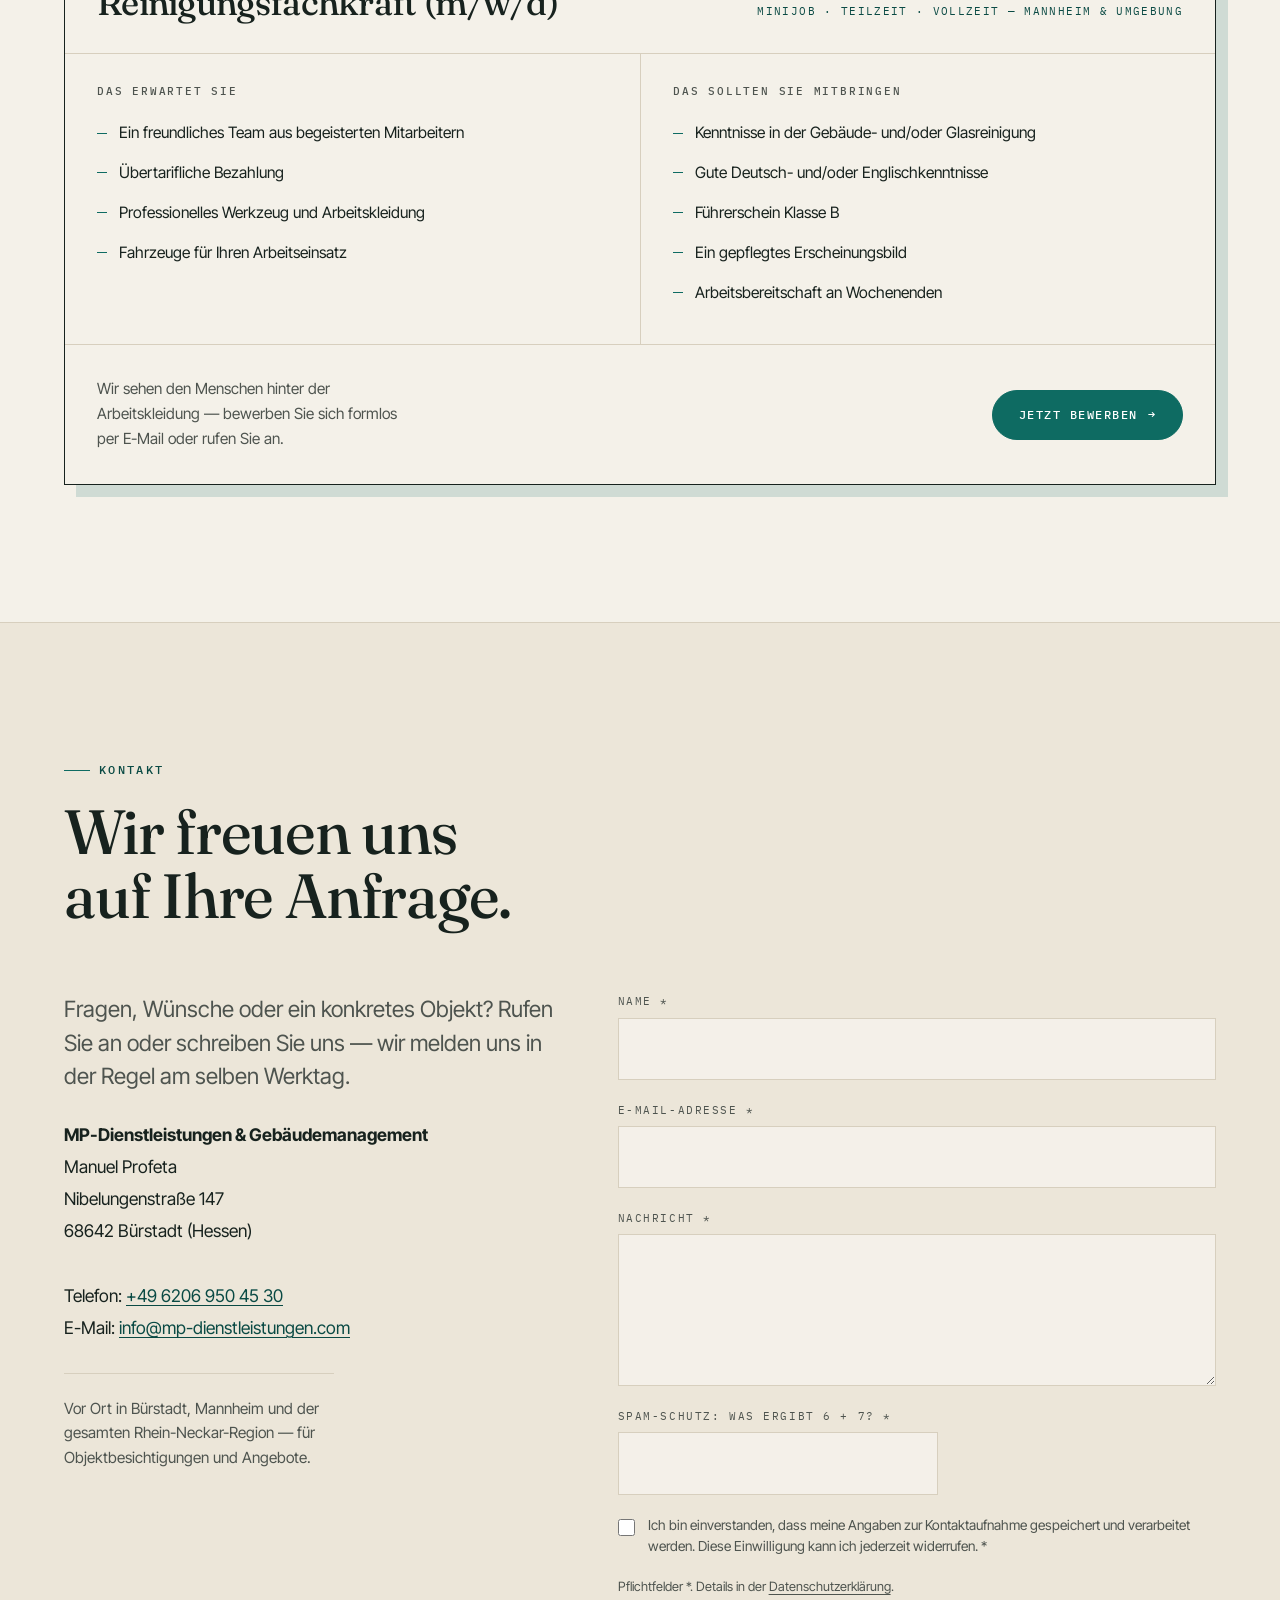
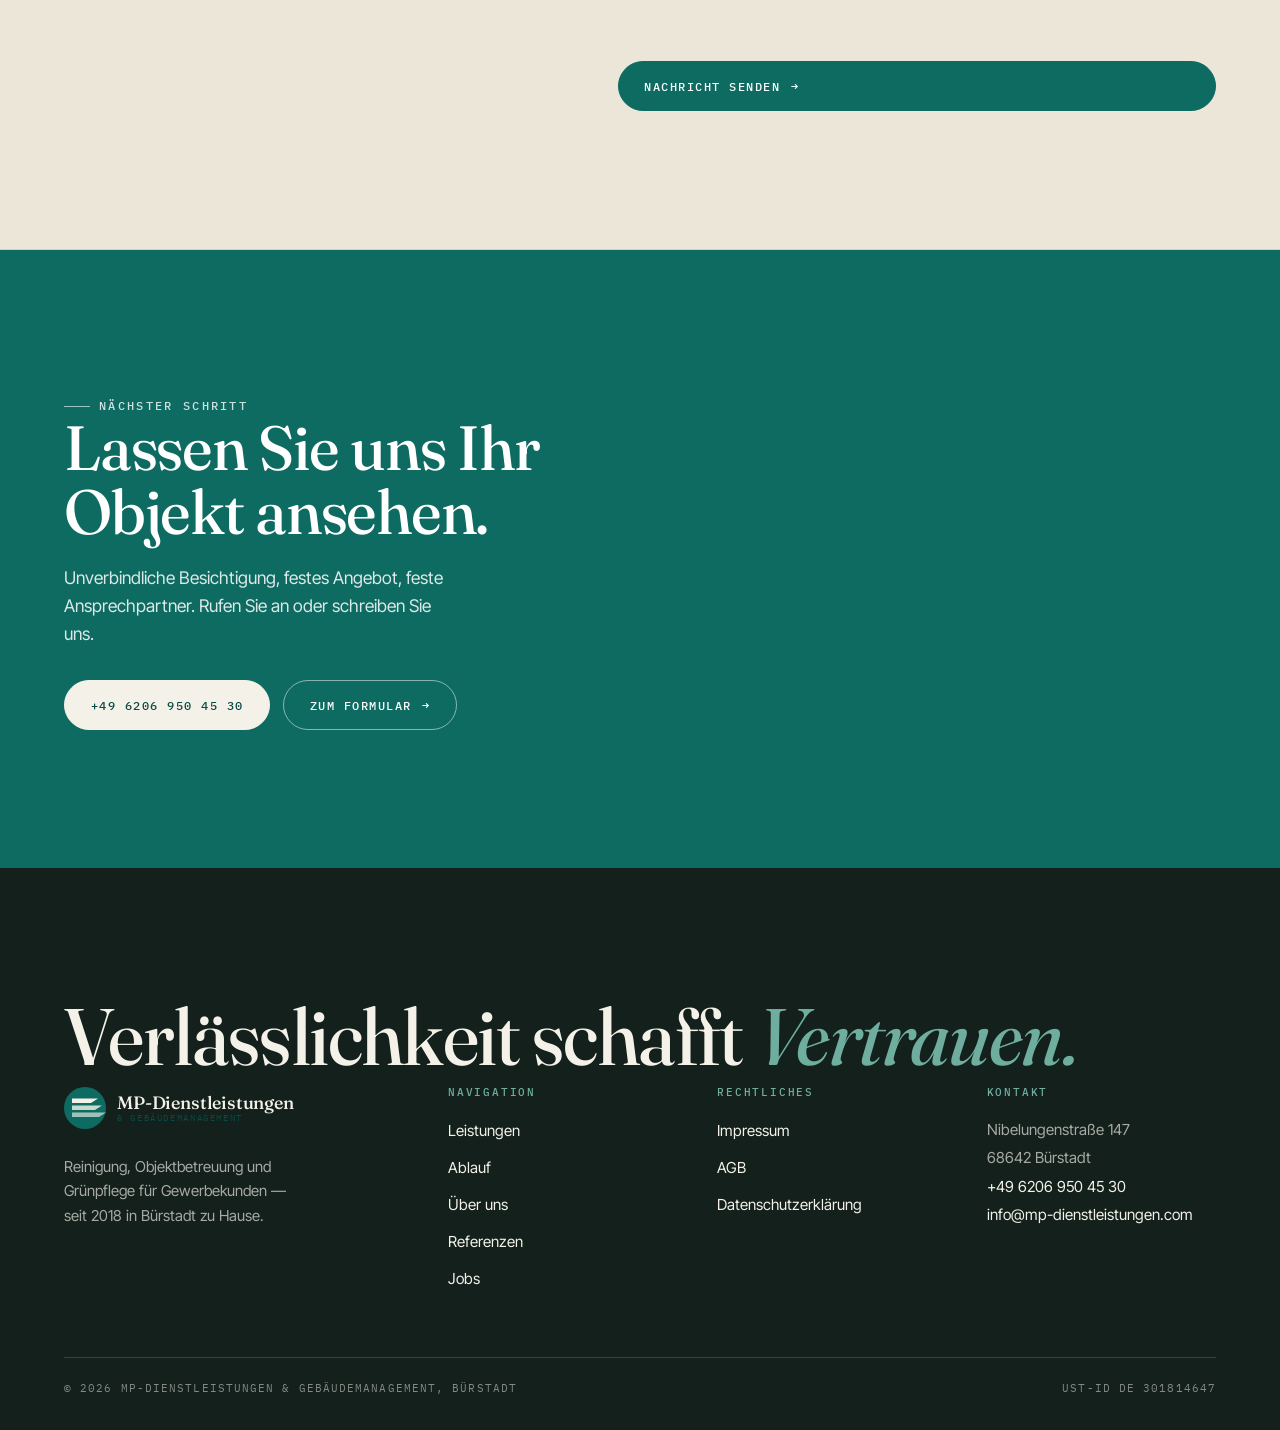
==== commit 885eeb0c: "Hero-Bild: Teamfoto vor Firmensitz und Fuhrpark (4:5 zugeschnitten) - Neues Hero-Bild assets/img/tea" ====
--- a/index.html
+++ b/index.html
@@ -86,8 +86,8 @@
 
         <figure class="hero-figure" data-parallax data-speed="0.07">
           <div class="frame">
-            <img src="assets/img/glasreinigung-caritas.png" alt="Mitarbeiter von MP-Dienstleistungen reinigt eine Glasfassade mit Teleskopstange und Reinstwasser" width="576" height="768" fetchpriority="high">
-            <figcaption class="frame-tag">Glasreinigung im Objekt</figcaption>
+            <img src="assets/img/team-hero.jpg" alt="Das Team von MP-Dienstleistungen mit erhobenem Daumen vor dem Firmensitz und dem eigenen Fuhrpark" width="617" height="771" fetchpriority="high">
+            <figcaption class="frame-tag">Unser Team &amp; Fuhrpark</figcaption>
           </div>
         </figure>
       </div>
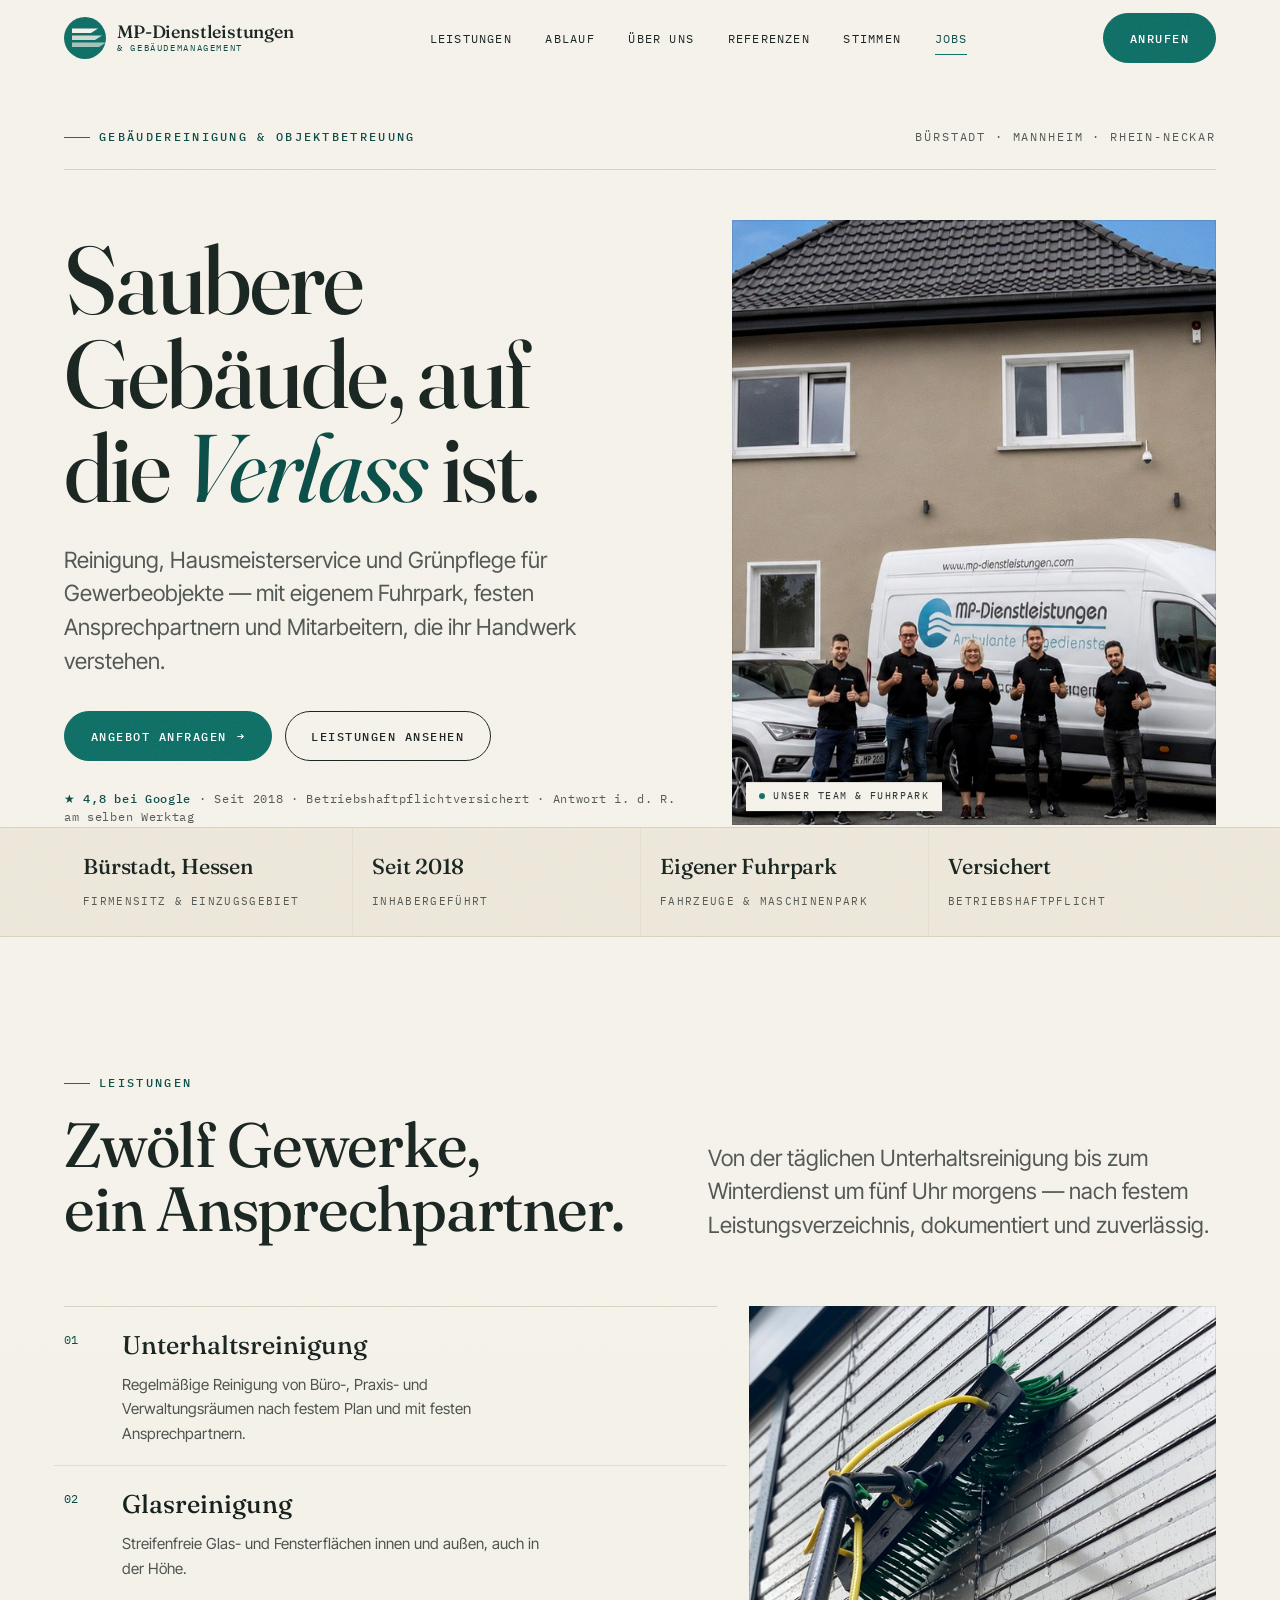
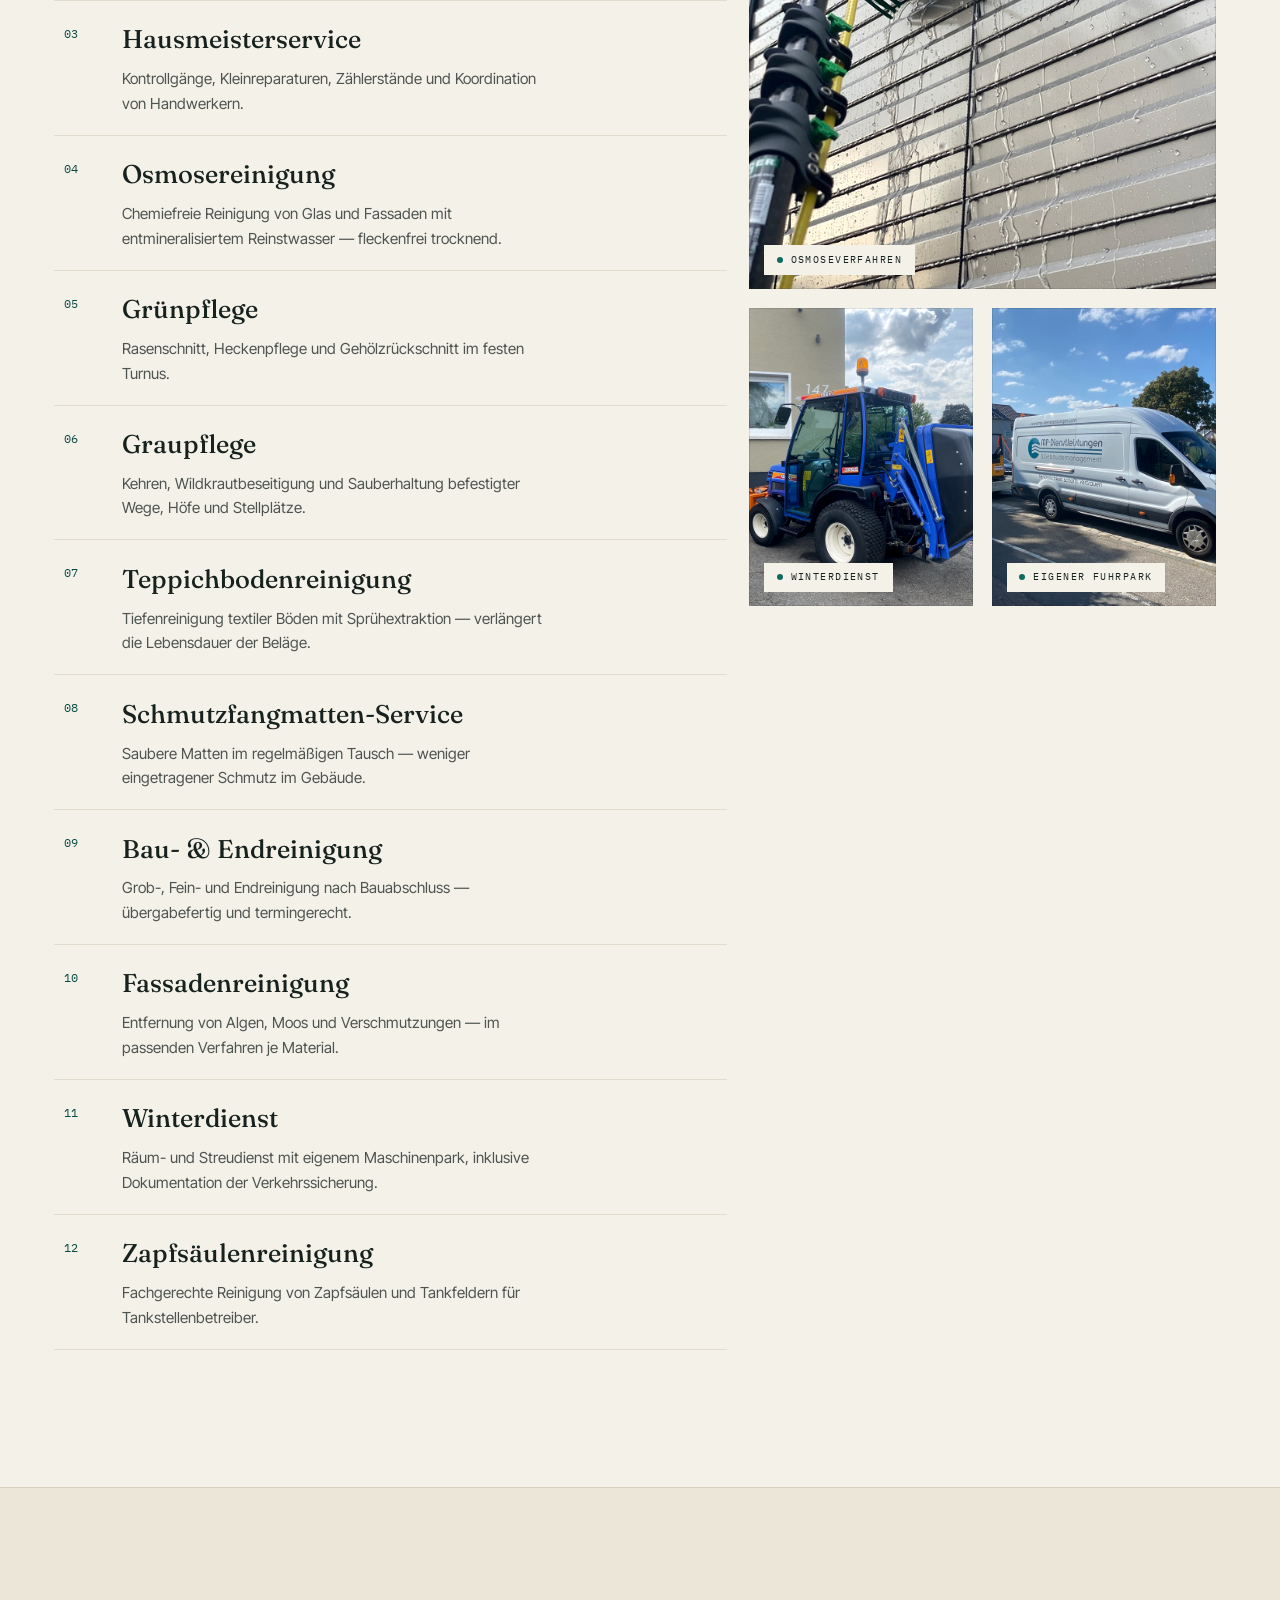
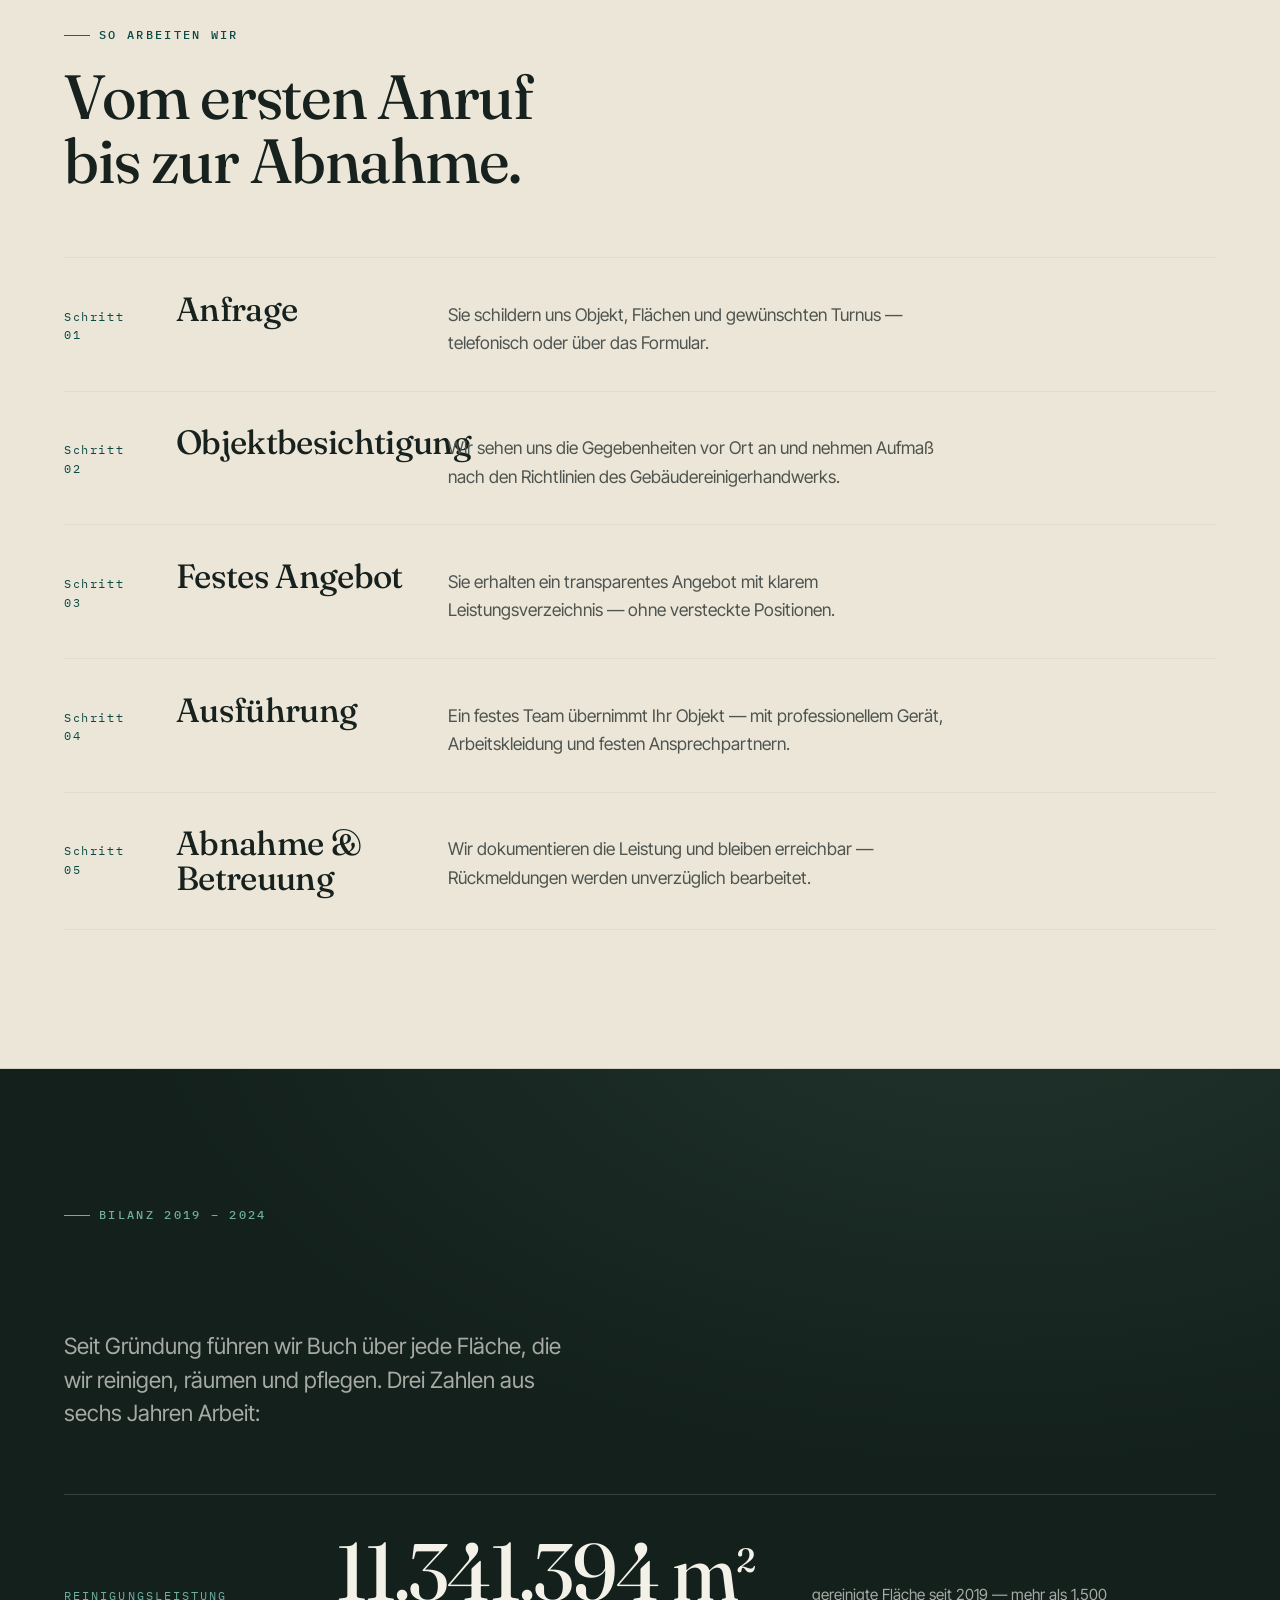
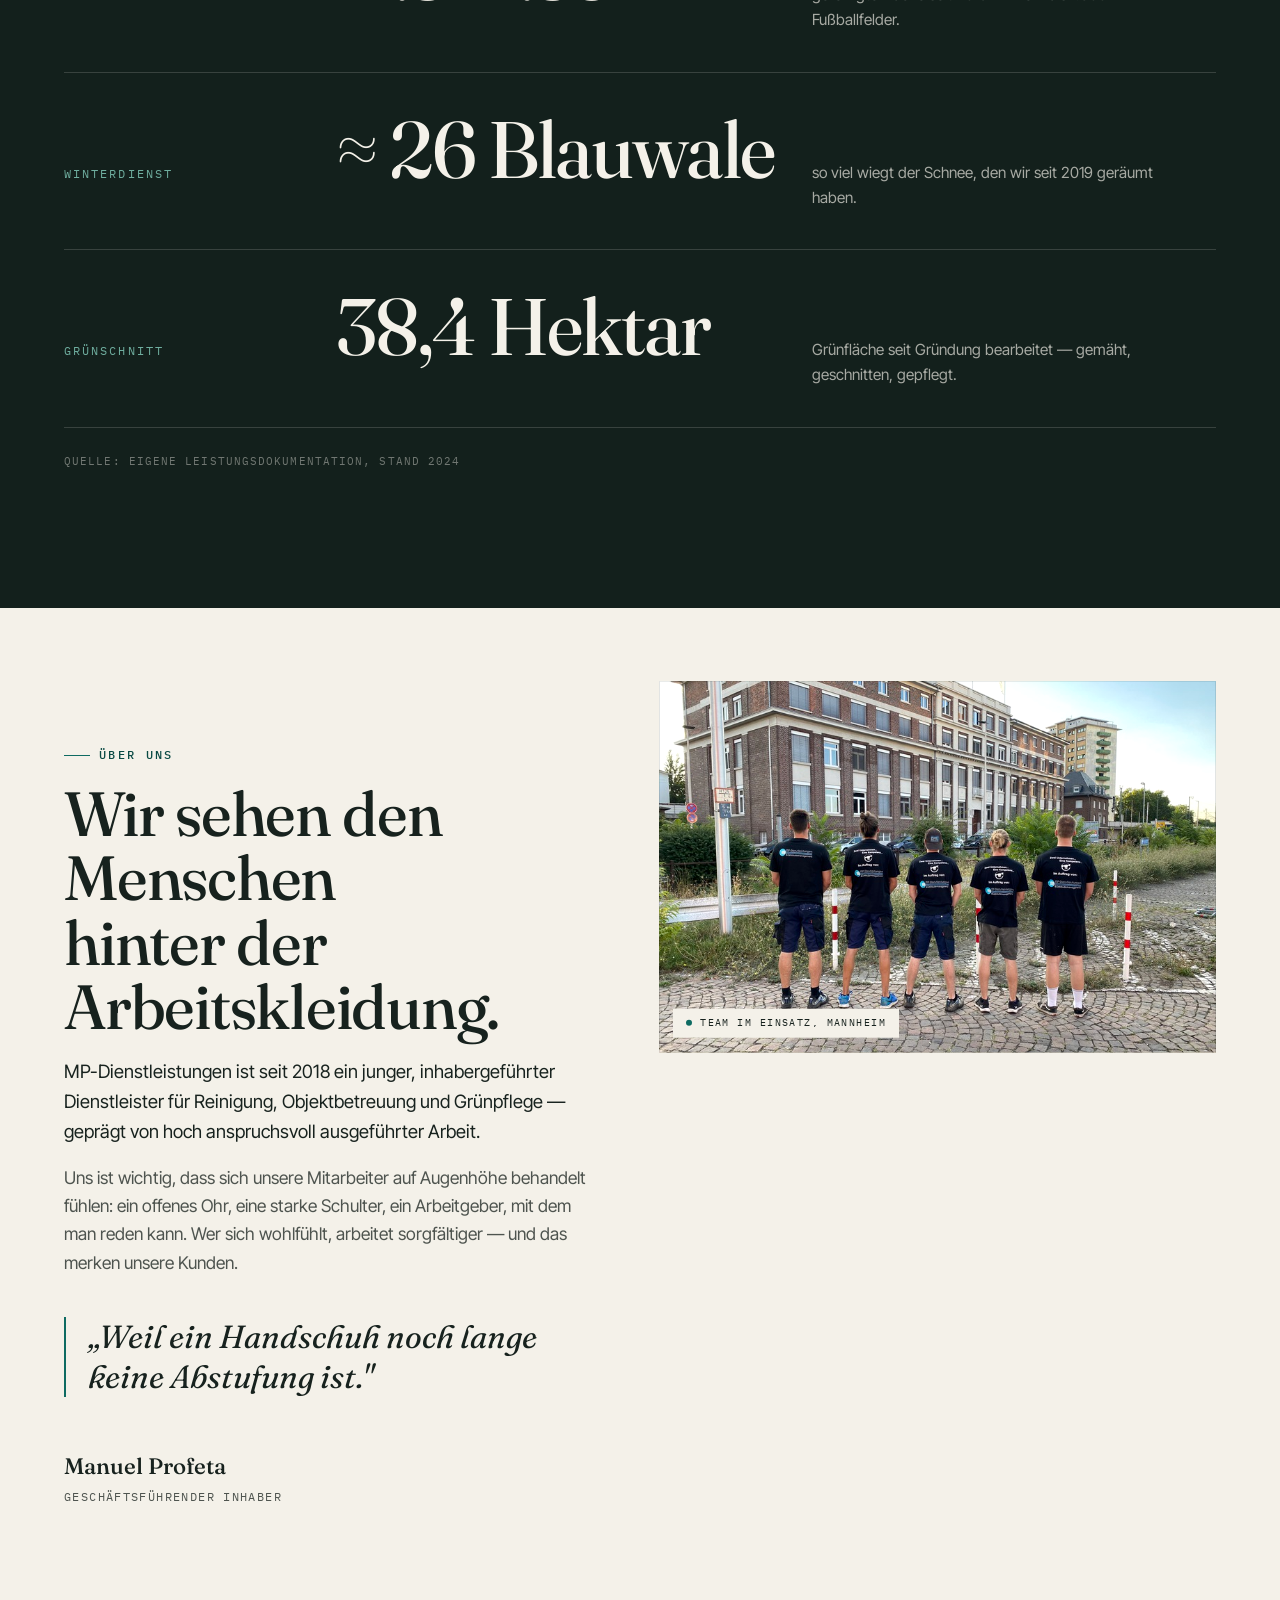
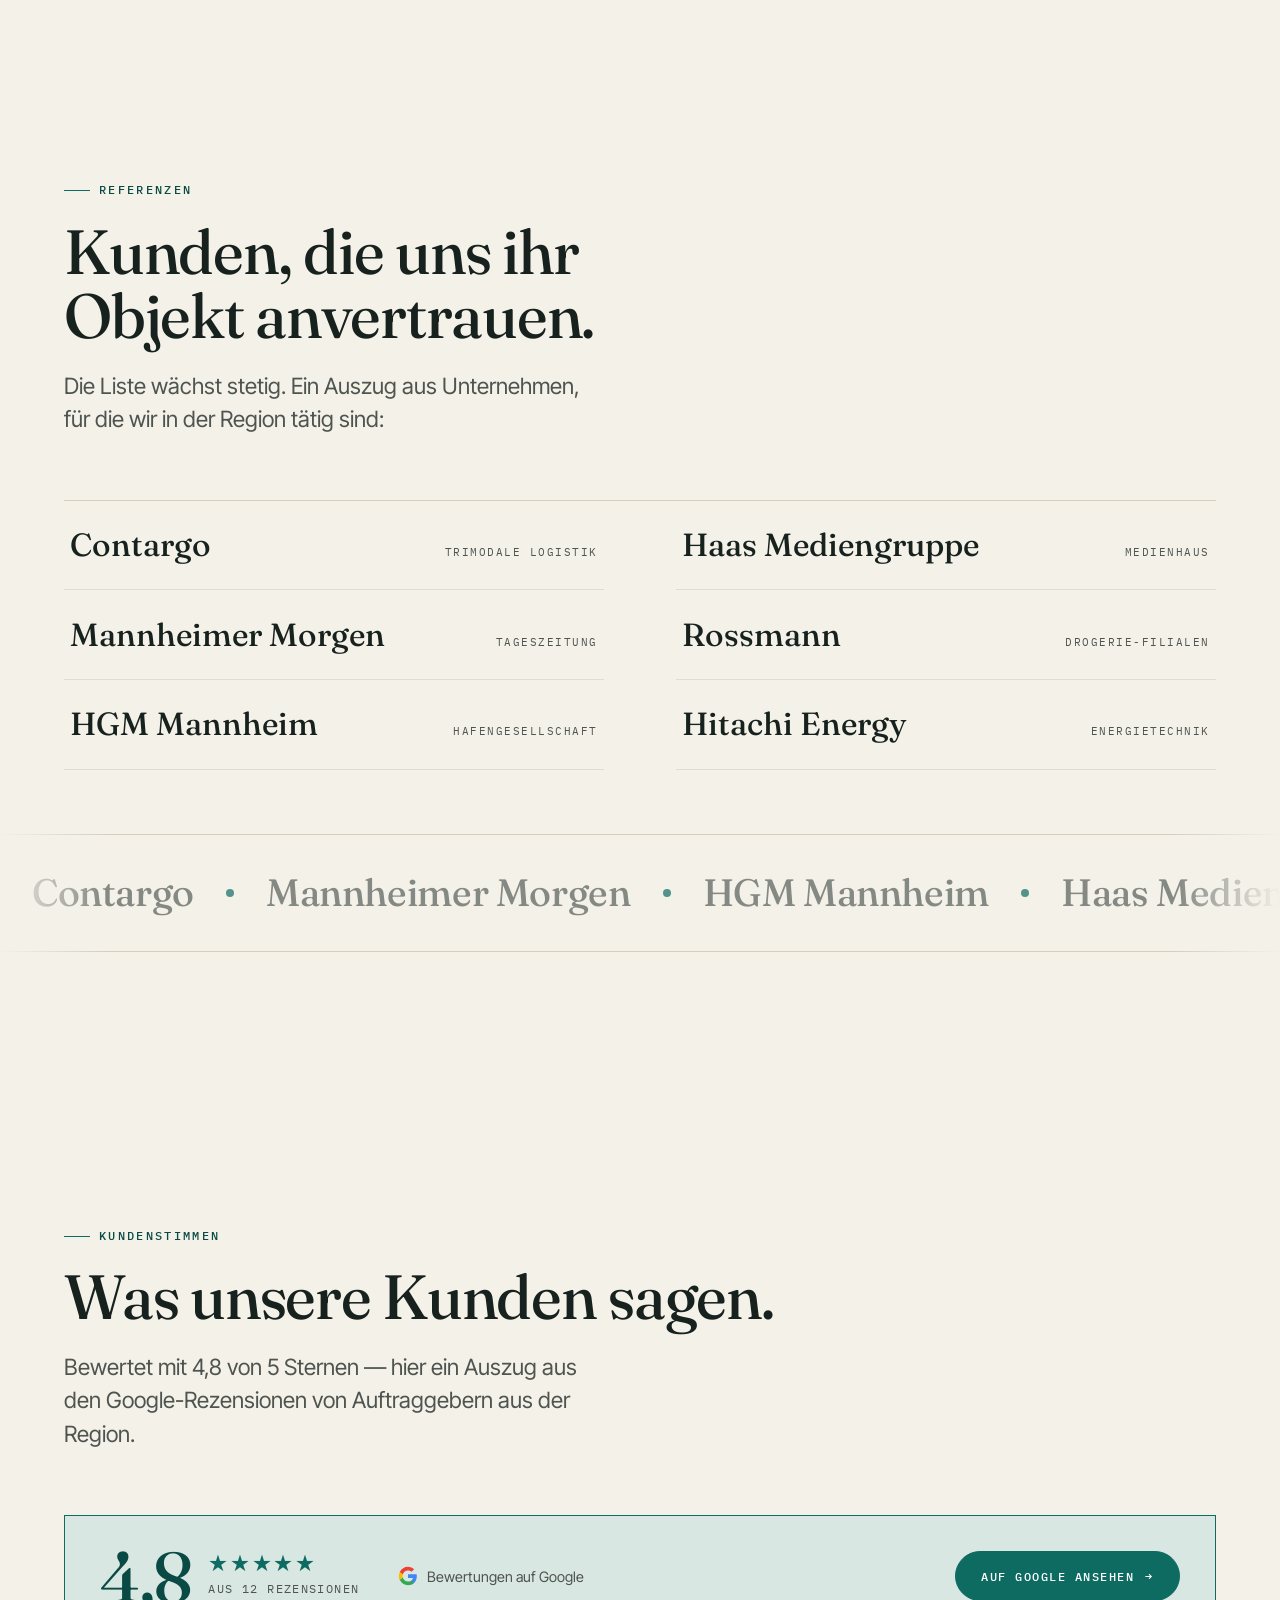
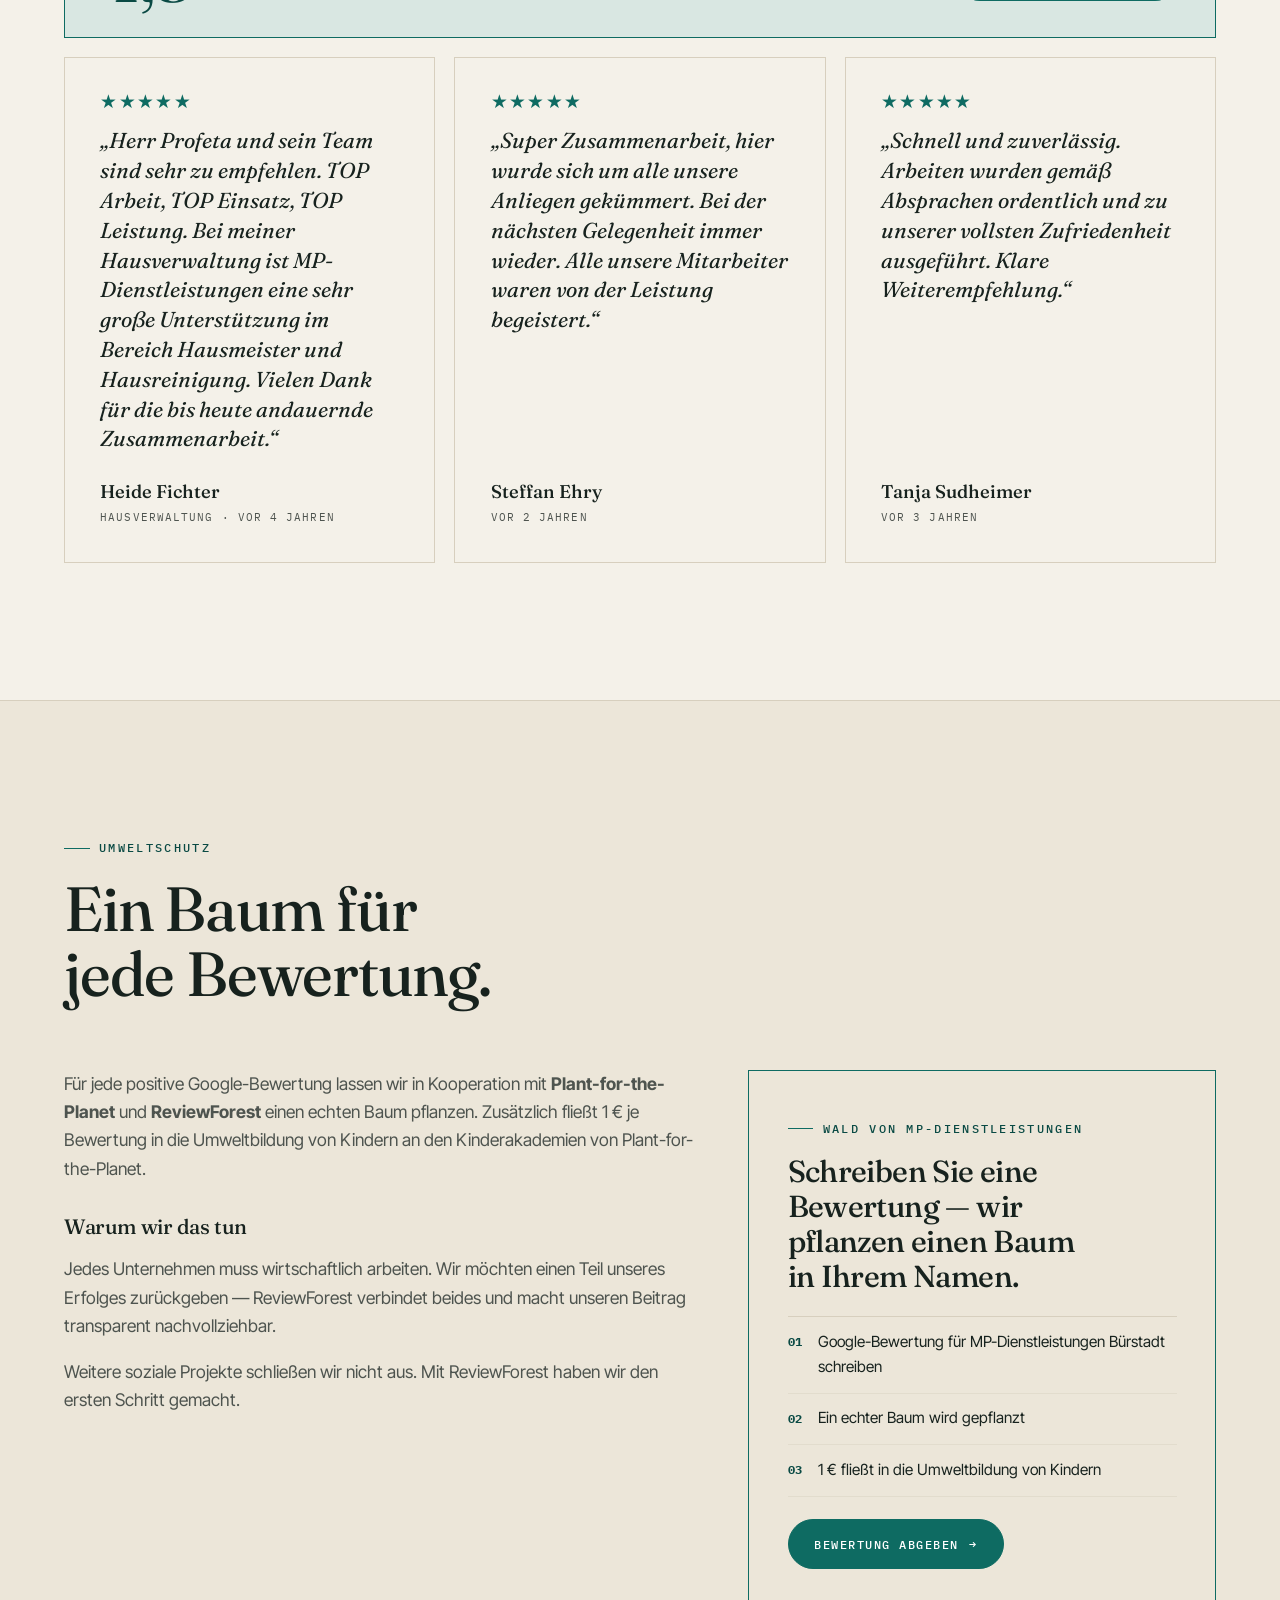
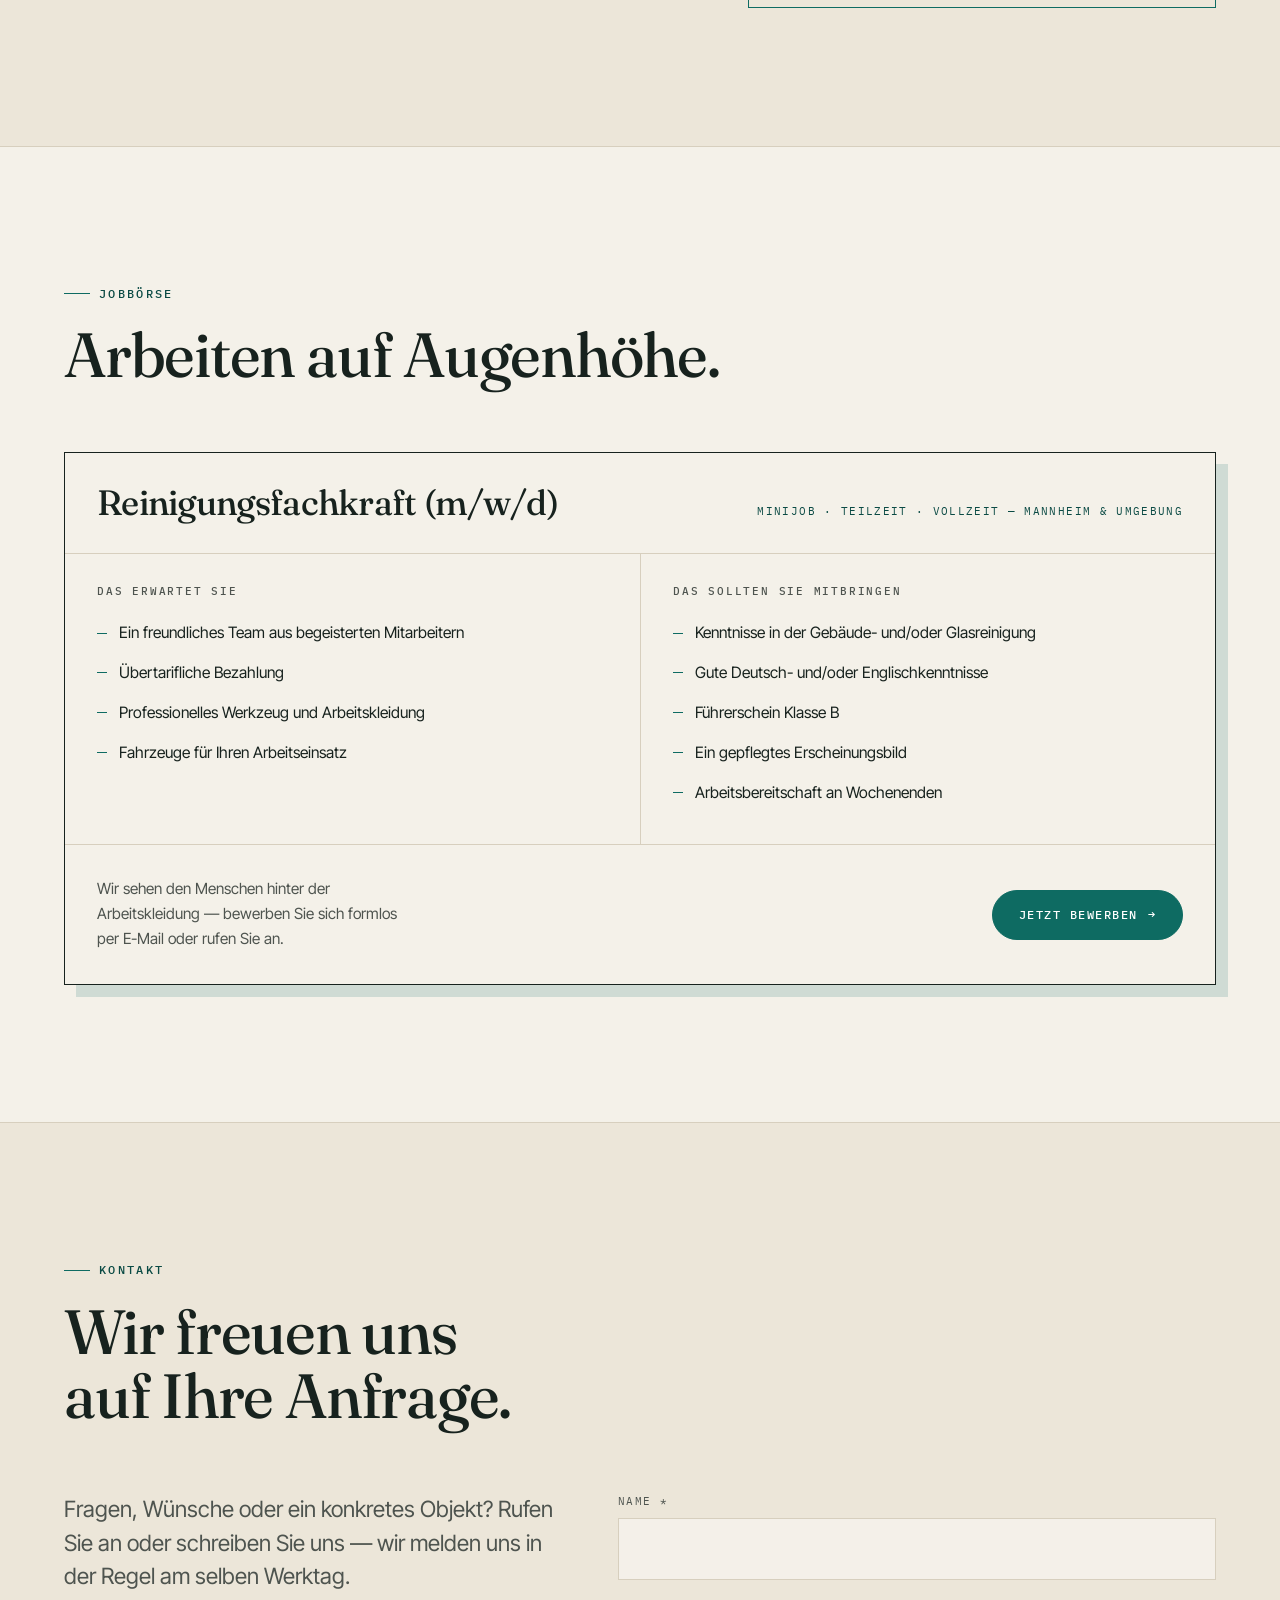
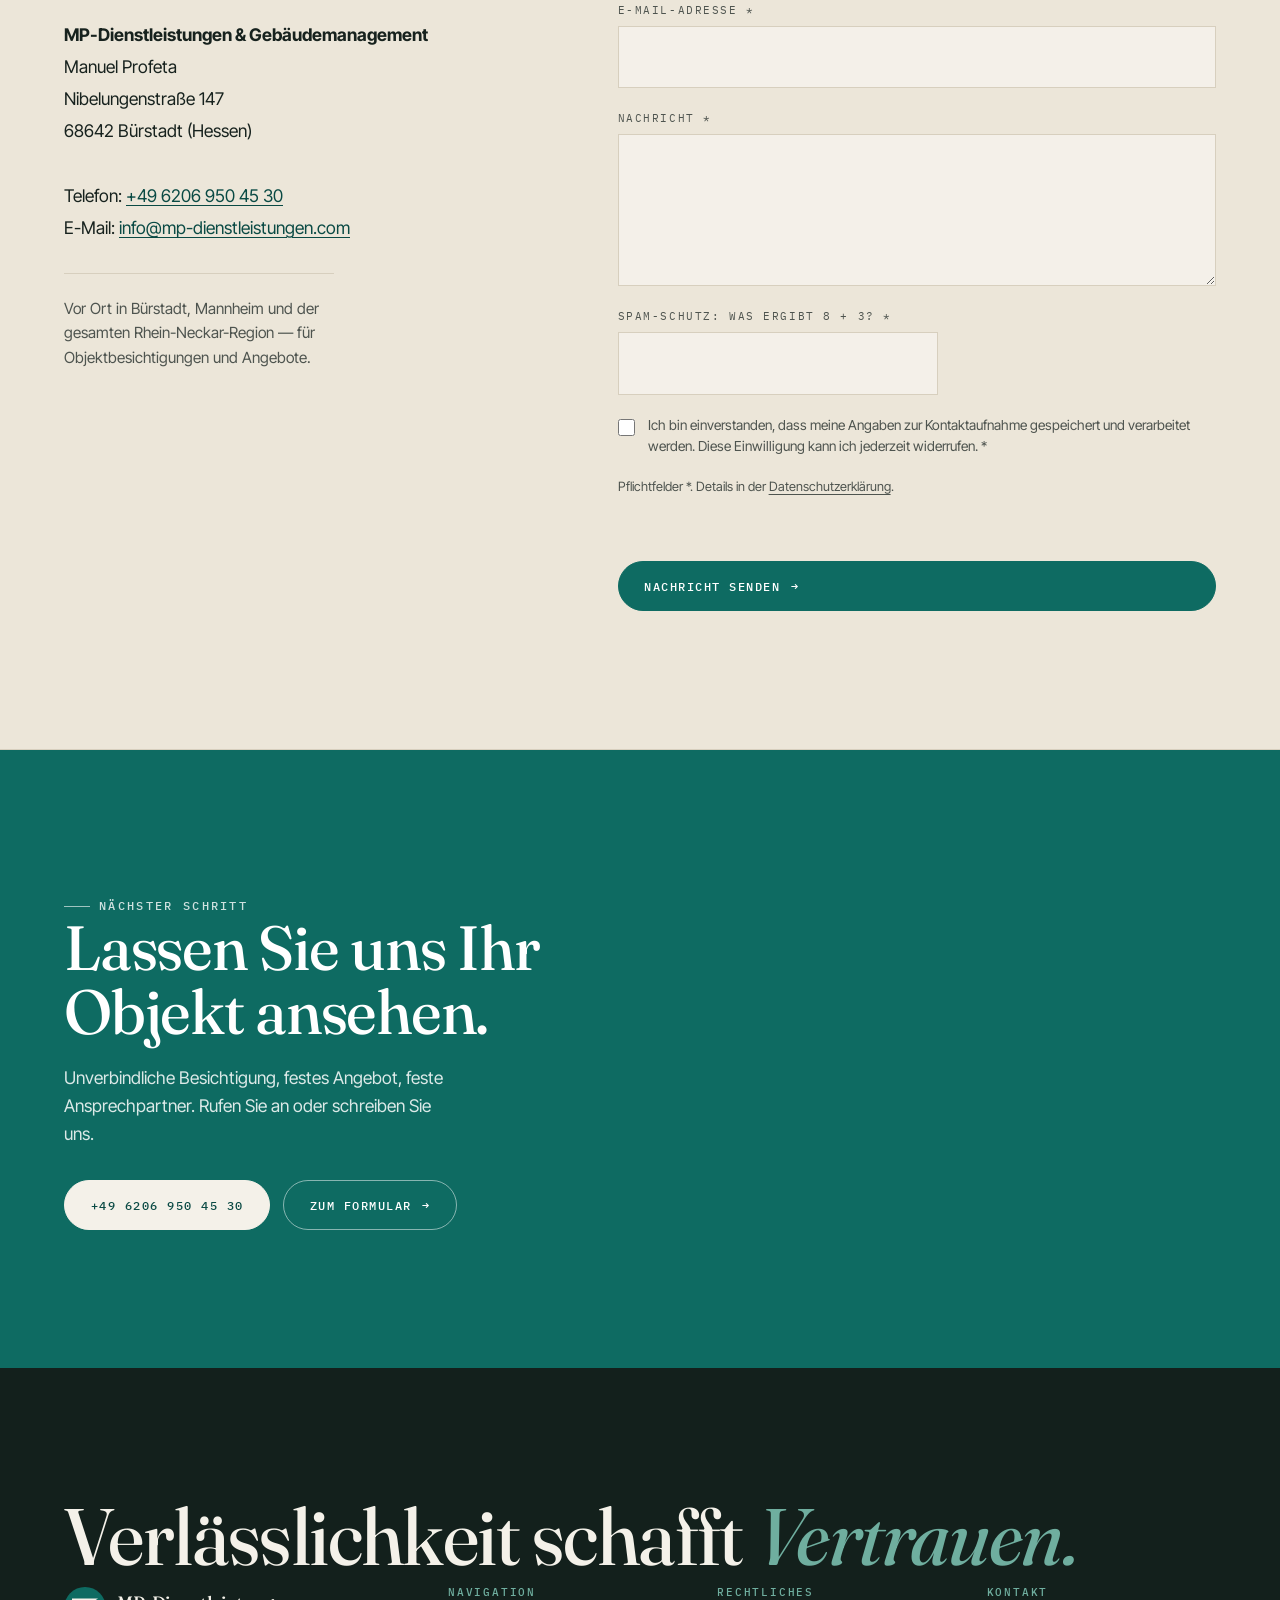
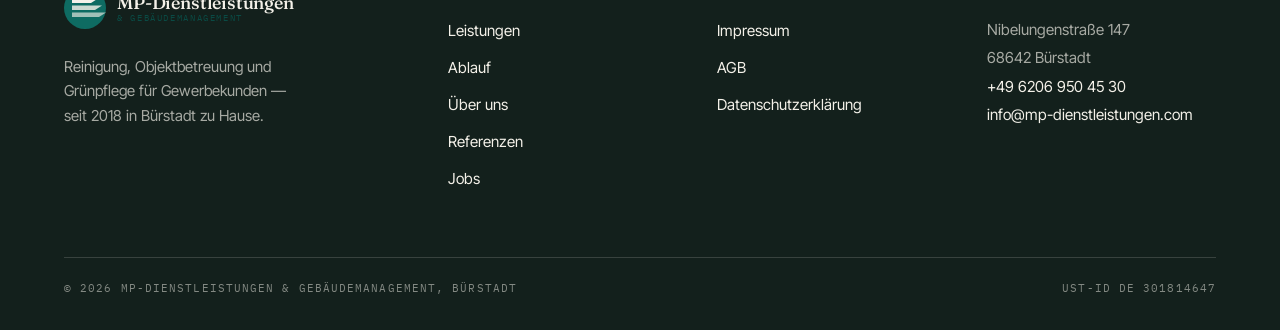
==== commit 2489e8ab: "Fix: Scroll-Video-Sektion entfernt, Encoding der Rezensionen repariert - Buggende Scroll-Video-Sekti" ====
--- a/index.html
+++ b/index.html
@@ -146,34 +146,6 @@
               <figcaption class="frame-tag">Eigener Fuhrpark</figcaption>
             </figure>
           </div>
-        </div>
-      </div>
-    </div>
-  </section>
-
-  <!-- ================= SCROLL-VIDEO ================= -->
-  <section class="scrollvid" id="einsatz" aria-label="MP-Dienstleistungen im Einsatz">
-    <div class="scrollvid-sticky">
-      <div class="scrollvid-inner">
-        <div class="scrollvid-head" data-sv="head">
-          <span class="eyebrow eyebrow--ondark">Im Einsatz</span>
-          <h2 class="h2">Sehen Sie uns bei der Arbeit.</h2>
-          <p>Ob Glasfassade, Treppenhaus oder Außenanlage — wir arbeiten sichtbar sauber, mit professionellem Gerät und dokumentierter Leistung.</p>
-        </div>
-
-        <div class="scrollvid-media" data-sv="media">
-          <video
-            class="scrollvid-video"
-            data-sv="video"
-            src="https://videos.pexels.com/video-files/6196265/6196265-uhd_2560_1440_25fps.mp4"
-            poster="assets/img/glasreinigung-caritas.png"
-            autoplay muted loop playsinline
-            aria-label="Professionelle Glasreinigung im Objekt"
-          ></video>
-        </div>
-
-        <div class="scrollvid-cta" data-sv="cta">
-          <a class="btn btn--light" href="#kontakt">Angebot anfragen <span class="arrow" aria-hidden="true">→</span></a>
         </div>
       </div>
     </div>
@@ -342,19 +314,19 @@
       <div class="reviews-grid">
         <blockquote class="voice reveal">
           <span class="stars" role="img" aria-label="5 von 5 Sternen">★★★★★</span>
-          <p class="voice-text">âHerr Profeta und sein Team sind sehr zu empfehlen. TOP Arbeit, TOP Einsatz, TOP Leistung. Bei meiner Hausverwaltung ist MP-Dienstleistungen eine sehr groÃe UnterstÃ¼tzung im Bereich Hausmeister und Hausreinigung. Vielen Dank fÃ¼r die bis heute andauernde Zusammenarbeit.“</p>
+          <p class="voice-text">„Herr Profeta und sein Team sind sehr zu empfehlen. TOP Arbeit, TOP Einsatz, TOP Leistung. Bei meiner Hausverwaltung ist MP-Dienstleistungen eine sehr große Unterstützung im Bereich Hausmeister und Hausreinigung. Vielen Dank für die bis heute andauernde Zusammenarbeit.“</p>
           <footer class="voice-meta"><b>Heide Fichter</b><span>Hausverwaltung · vor 4 Jahren</span></footer>
         </blockquote>
 
         <blockquote class="voice reveal">
           <span class="stars" role="img" aria-label="5 von 5 Sternen">★★★★★</span>
-          <p class="voice-text">âSuper Zusammenarbeit, hier wurde sich um alle unsere Anliegen gekÃ¼mmert. Bei der nÃ¤chsten Gelegenheit immer wieder. Alle unsere Mitarbeiter waren von der Leistung begeistert.“</p>
+          <p class="voice-text">„Super Zusammenarbeit, hier wurde sich um alle unsere Anliegen gekümmert. Bei der nächsten Gelegenheit immer wieder. Alle unsere Mitarbeiter waren von der Leistung begeistert.“</p>
           <footer class="voice-meta"><b>Steffan Ehry</b><span>vor 2 Jahren</span></footer>
         </blockquote>
 
         <blockquote class="voice reveal">
           <span class="stars" role="img" aria-label="5 von 5 Sternen">★★★★★</span>
-          <p class="voice-text">âSchnell und zuverlÃ¤ssig. Arbeiten wurden gemÃ¤Ã Absprachen ordentlich und zu unserer vollsten Zufriedenheit ausgefÃ¼hrt. Klare Weiterempfehlung.“</p>
+          <p class="voice-text">„Schnell und zuverlässig. Arbeiten wurden gemäß Absprachen ordentlich und zu unserer vollsten Zufriedenheit ausgeführt. Klare Weiterempfehlung.“</p>
           <footer class="voice-meta"><b>Tanja Sudheimer</b><span>vor 3 Jahren</span></footer>
         </blockquote>
       </div>
--- a/css/style.css
+++ b/css/style.css
@@ -686,90 +686,6 @@
 .legal address { font-style: normal; margin-bottom: 1rem; line-height: 1.85; color: var(--ink-2); }
 
 /* ==========================================================================
-   SCROLL-VIDEO (nativ portiert von animated-video-on-scroll)
-   Scroll-getriebenes Auffalten aus einer Pille zu voller Breite + Text-Reveal.
-   ========================================================================== */
-
-.scrollvid { position: relative; height: 300vh; background: var(--dark); }
-
-.scrollvid-sticky {
-  position: sticky;
-  top: 0;
-  height: 100vh;
-  height: 100svh;
-  overflow: hidden;
-  display: grid;
-  place-items: center;
-  padding: clamp(1.5rem, 4vh, 3rem) var(--edge);
-  color: var(--on-dark);
-  background: radial-gradient(46% 46% at 50% 16%, #16867b 0%, #0e6b62 22%, #0a4a44 46%, #13201c 88%);
-}
-
-.scrollvid-inner {
-  width: 100%;
-  max-width: var(--maxw);
-  height: 100%;
-  display: grid;
-  grid-template-rows: auto minmax(0, 1fr) auto;
-  align-content: center;
-  justify-items: center;
-  gap: clamp(0.8rem, 2vh, 1.5rem);
-  text-align: center;
-  padding-block: clamp(0.5rem, 2vh, 1.5rem);
-}
-
-.eyebrow--ondark { color: var(--moss); }
-.eyebrow--ondark::before { background: var(--moss); }
-
-.scrollvid-head { display: grid; gap: 0.7rem; justify-items: center; max-width: 44ch; will-change: transform, opacity, filter; }
-.scrollvid-head h2 { color: var(--on-dark); font-size: clamp(1.9rem, 1.4rem + 2.2vw, 3rem); }
-.scrollvid-head p { color: var(--on-dark-2); max-width: 46ch; font-size: 1rem; }
-
-.scrollvid-media {
-  position: relative;
-  width: min(100%, 1080px);
-  height: 100%;
-  max-height: min(52vh, 560px);
-  align-self: center;
-  will-change: clip-path;
-  /* Startzustand (JS überschreibt live) */
-  clip-path: inset(45% 45% 45% 45% round 1000px);
-}
-.scrollvid-media::after {
-  content: "";
-  position: absolute; inset: 0;
-  box-shadow: inset 0 0 0 1px rgba(244, 241, 233, 0.18);
-  pointer-events: none;
-  z-index: 2;
-}
-.scrollvid-video {
-  width: 100%;
-  height: 100%;
-  object-fit: cover;
-  display: block;
-  transform: scale(0.7);
-  transform-origin: center;
-  will-change: transform;
-  background: var(--dark-2);
-}
-
-.scrollvid-cta { will-change: transform, opacity; }
-
-/* Fallback, wenn JS nicht läuft oder reduzierte Bewegung gewünscht ist: Endzustand */
-.scrollvid.is-static .scrollvid-media,
-.no-js .scrollvid-media { clip-path: inset(0 0 0 0 round 16px); }
-.scrollvid.is-static .scrollvid-video,
-.no-js .scrollvid-video { transform: none; }
-
-@media (prefers-reduced-motion: reduce) {
-  .scrollvid { height: auto; }
-  .scrollvid-sticky { position: static; height: auto; min-height: 60vh; }
-  .scrollvid-media { clip-path: inset(0 0 0 0 round 16px); max-height: 56vh; }
-  .scrollvid-video { transform: none; }
-  .scrollvid-head, .scrollvid-cta { opacity: 1 !important; transform: none !important; filter: none !important; }
-}
-
-/* ==========================================================================
    SCROLL-FORTSCHRITT · SCROLLSPY · MOBILE-CTA
    ========================================================================== */
 
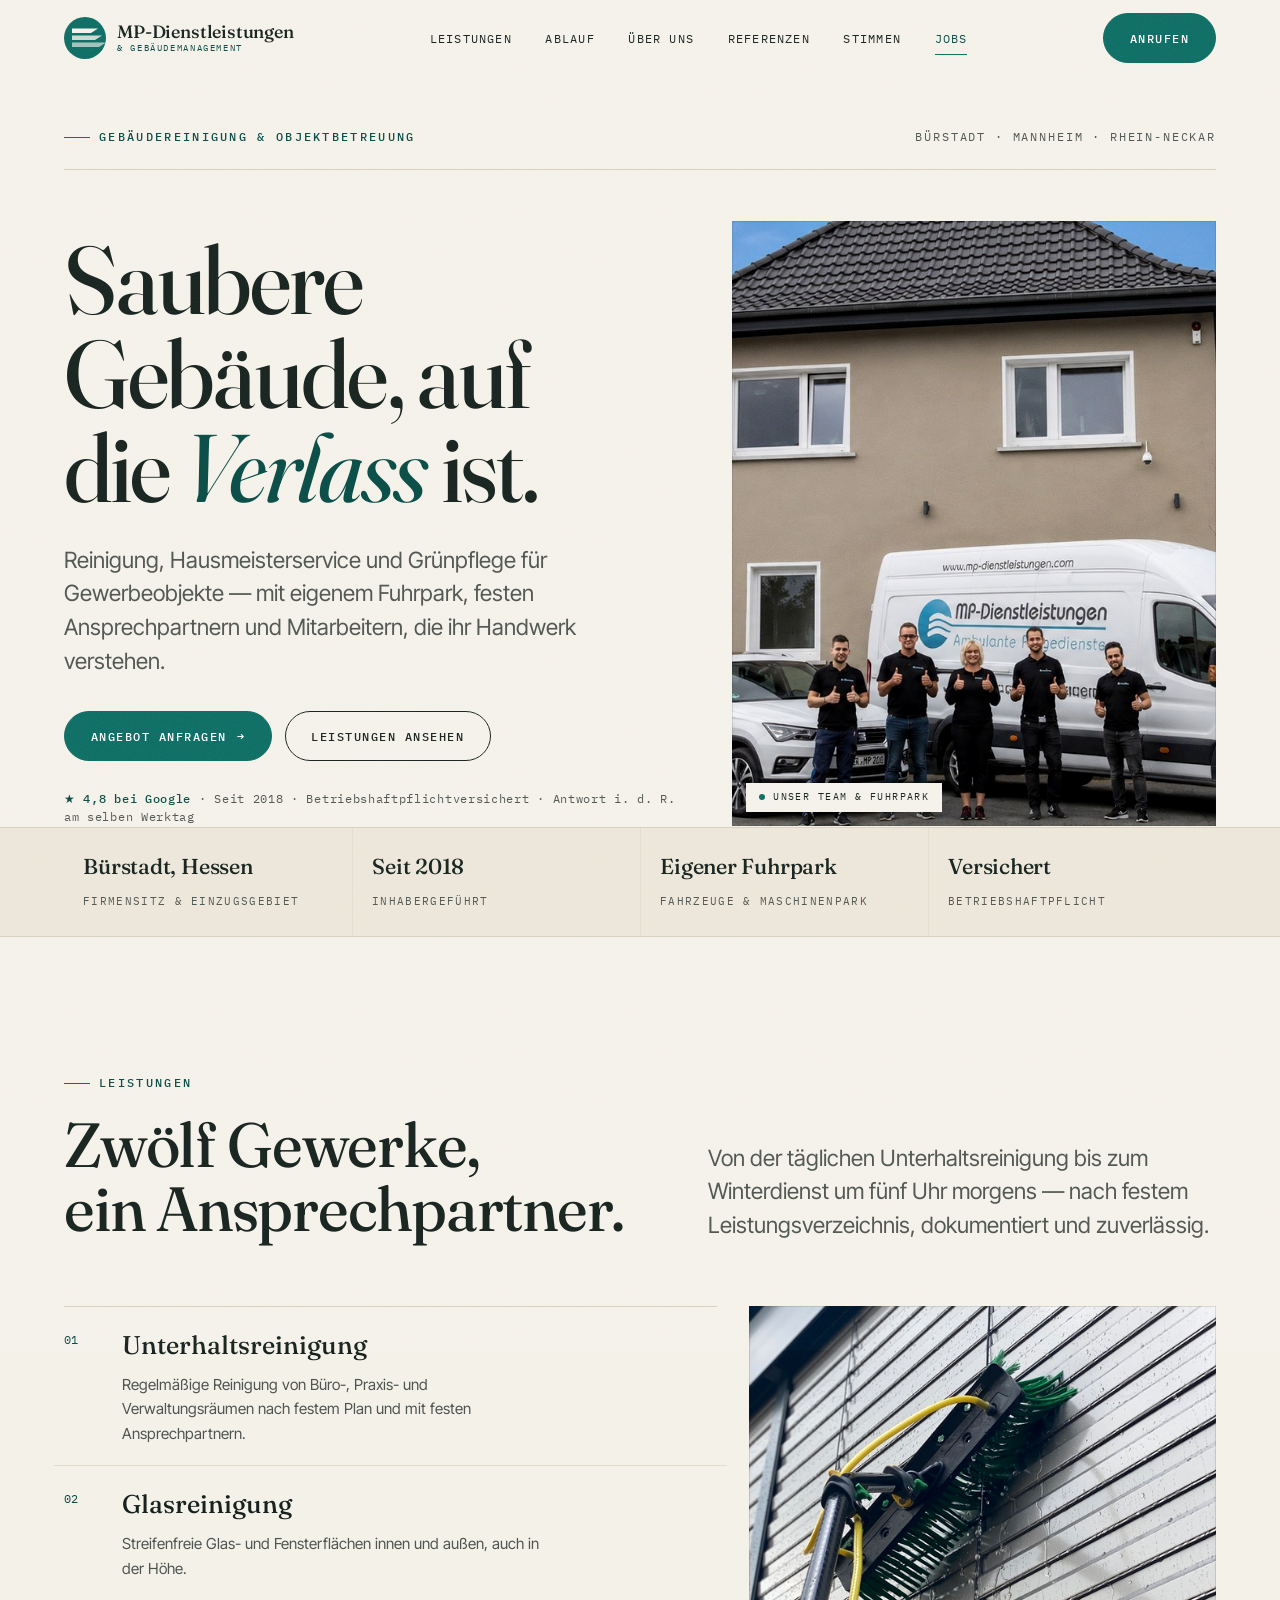
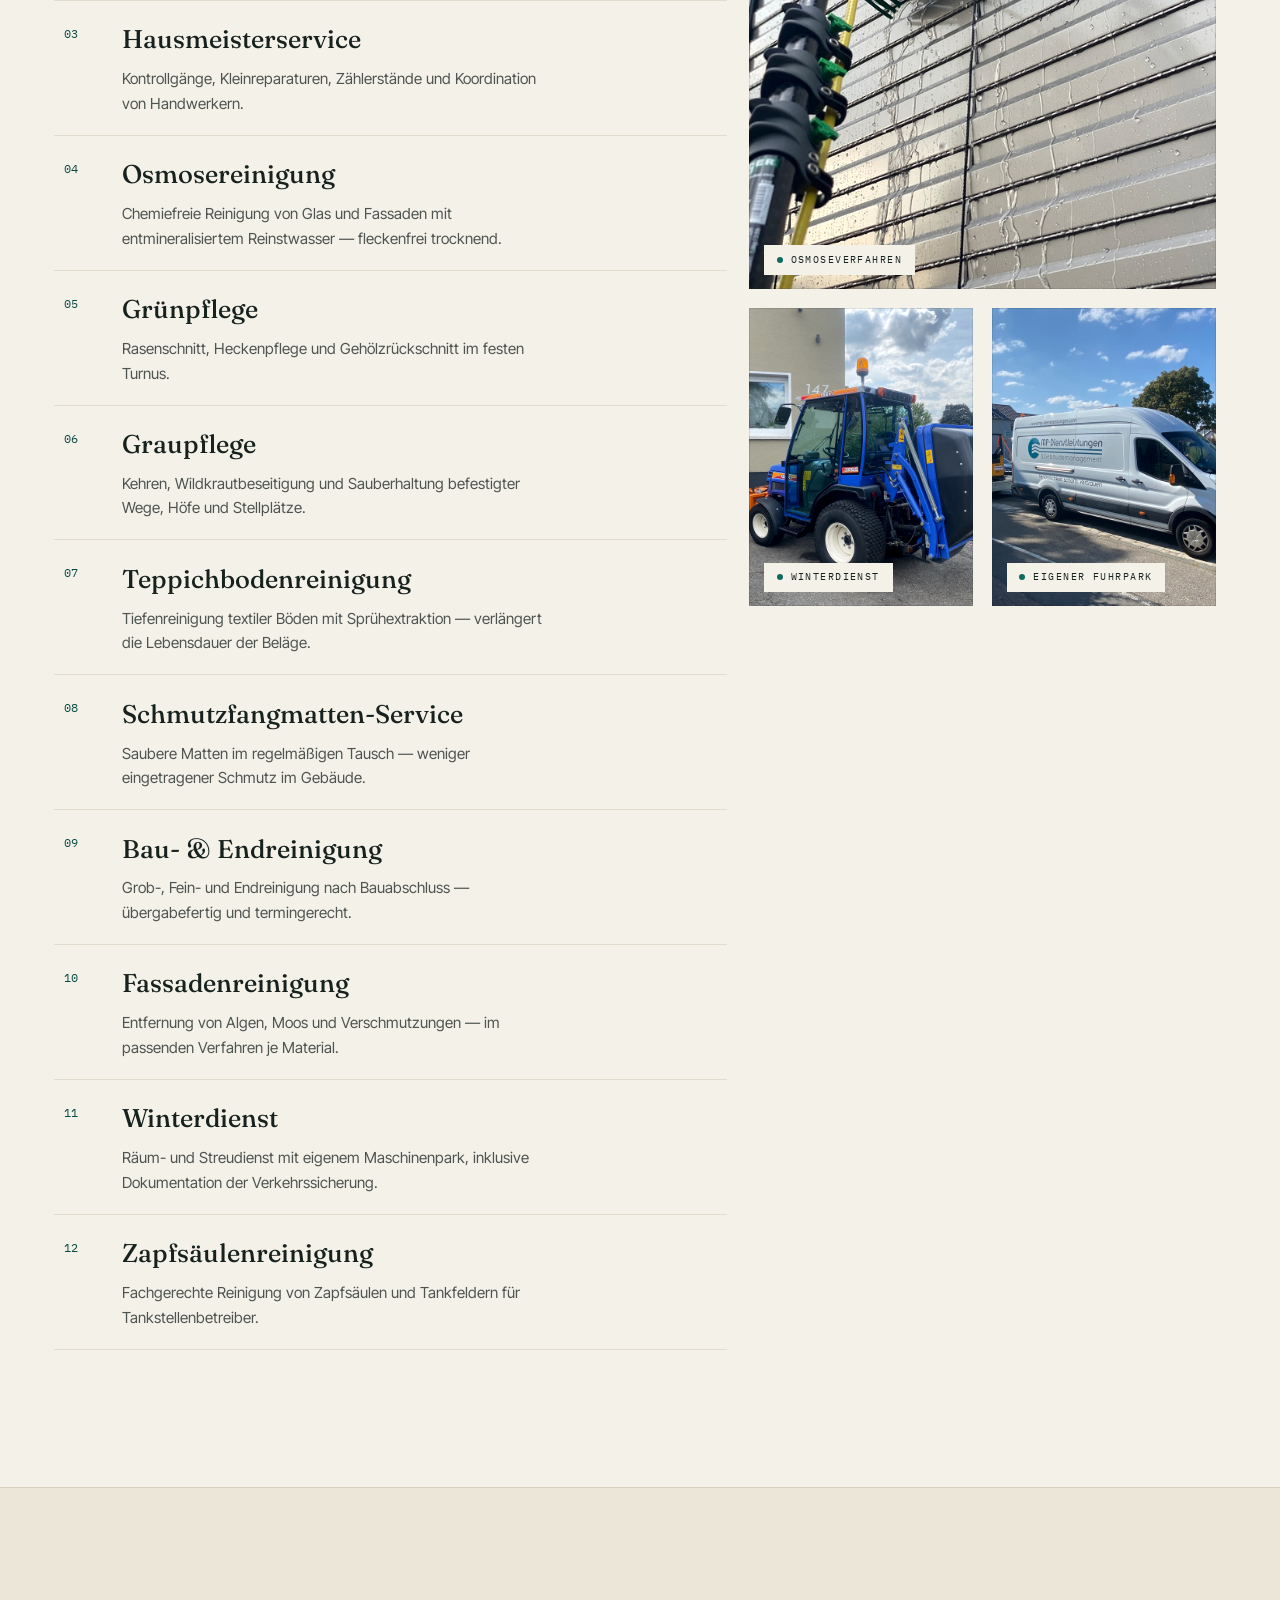
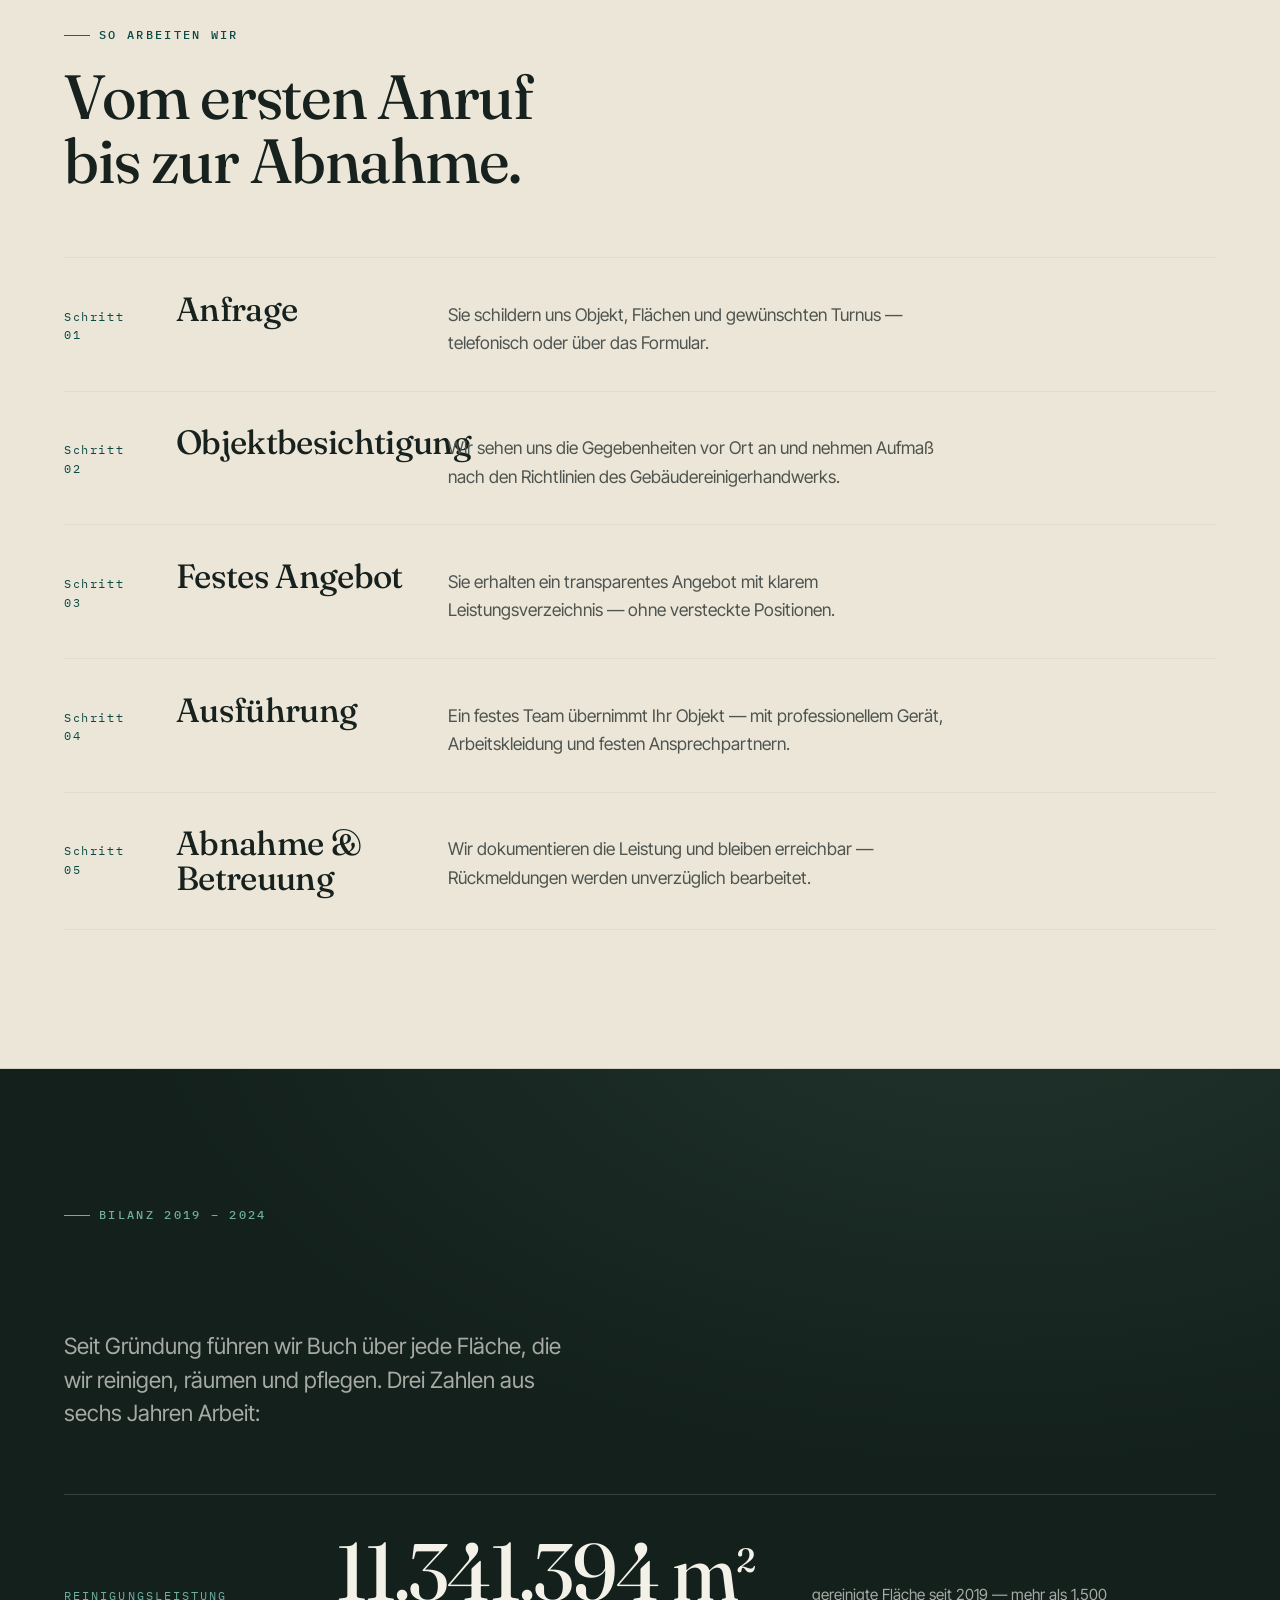
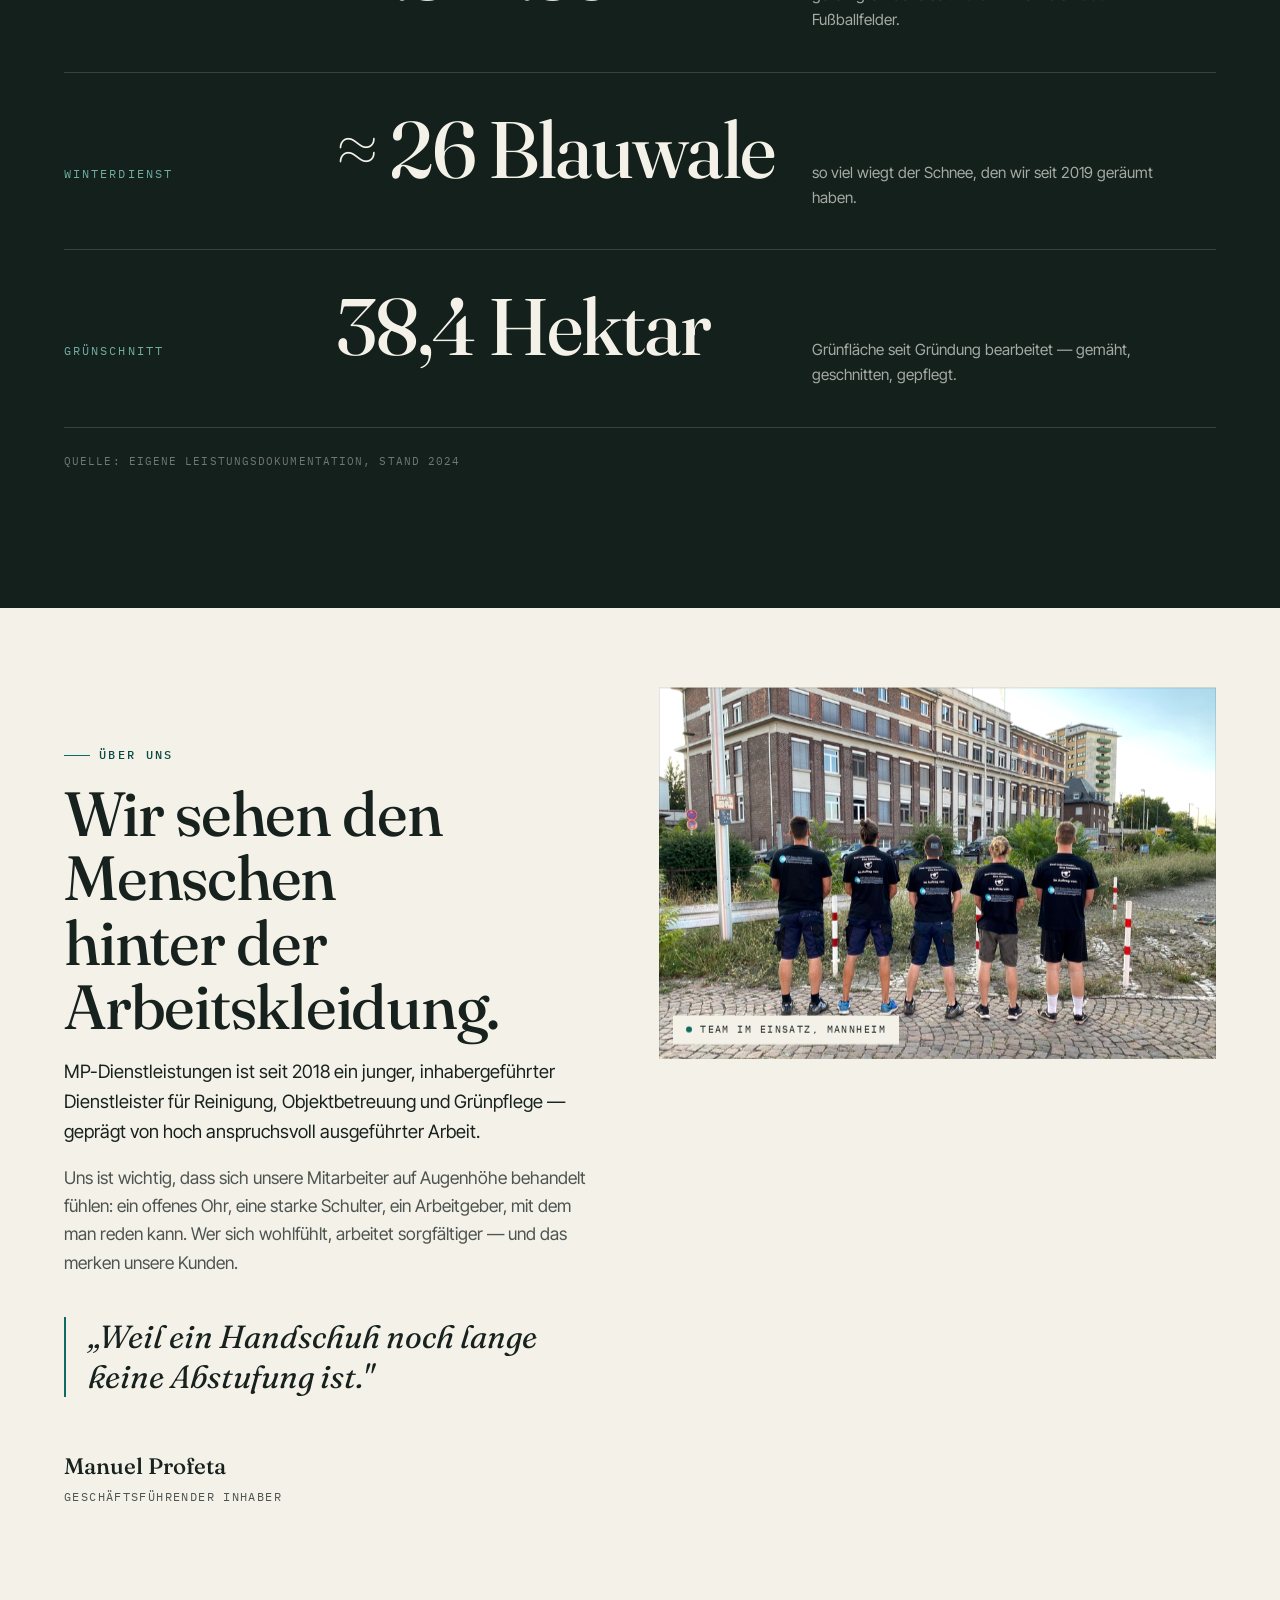
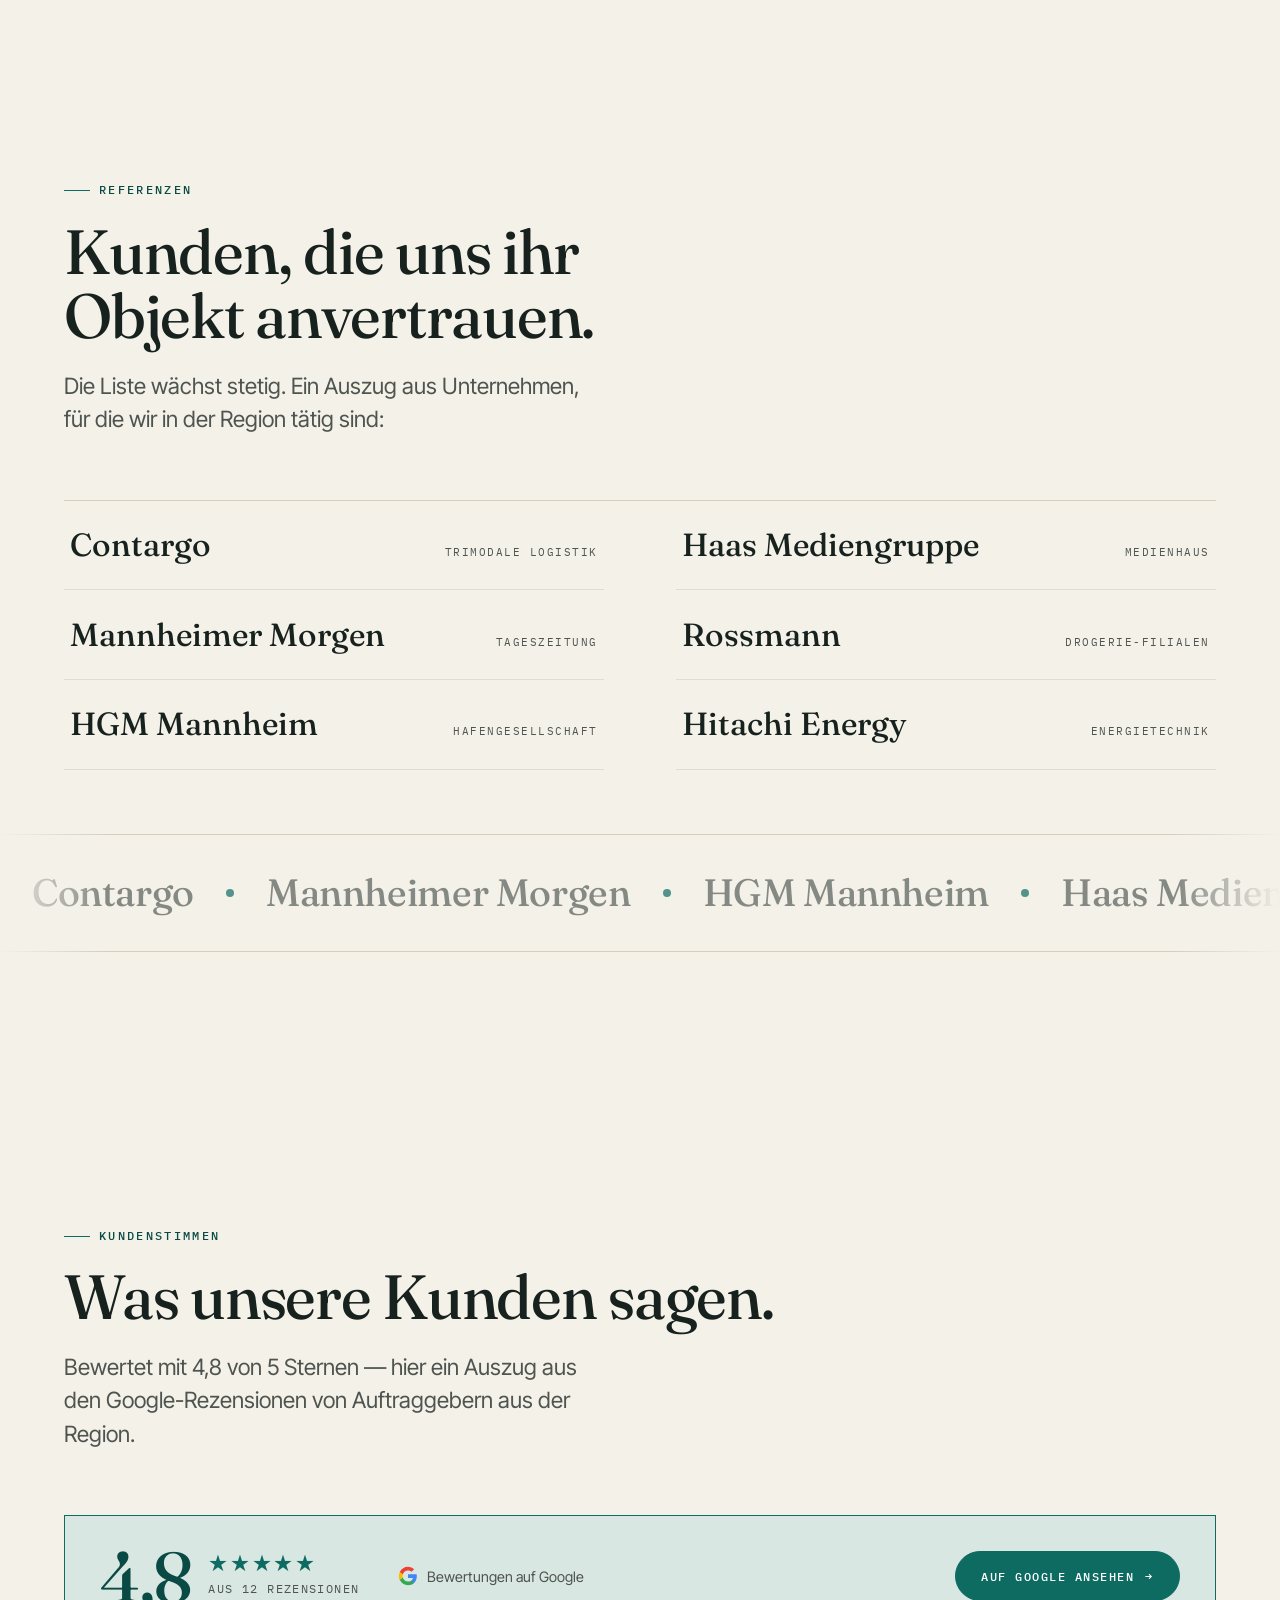
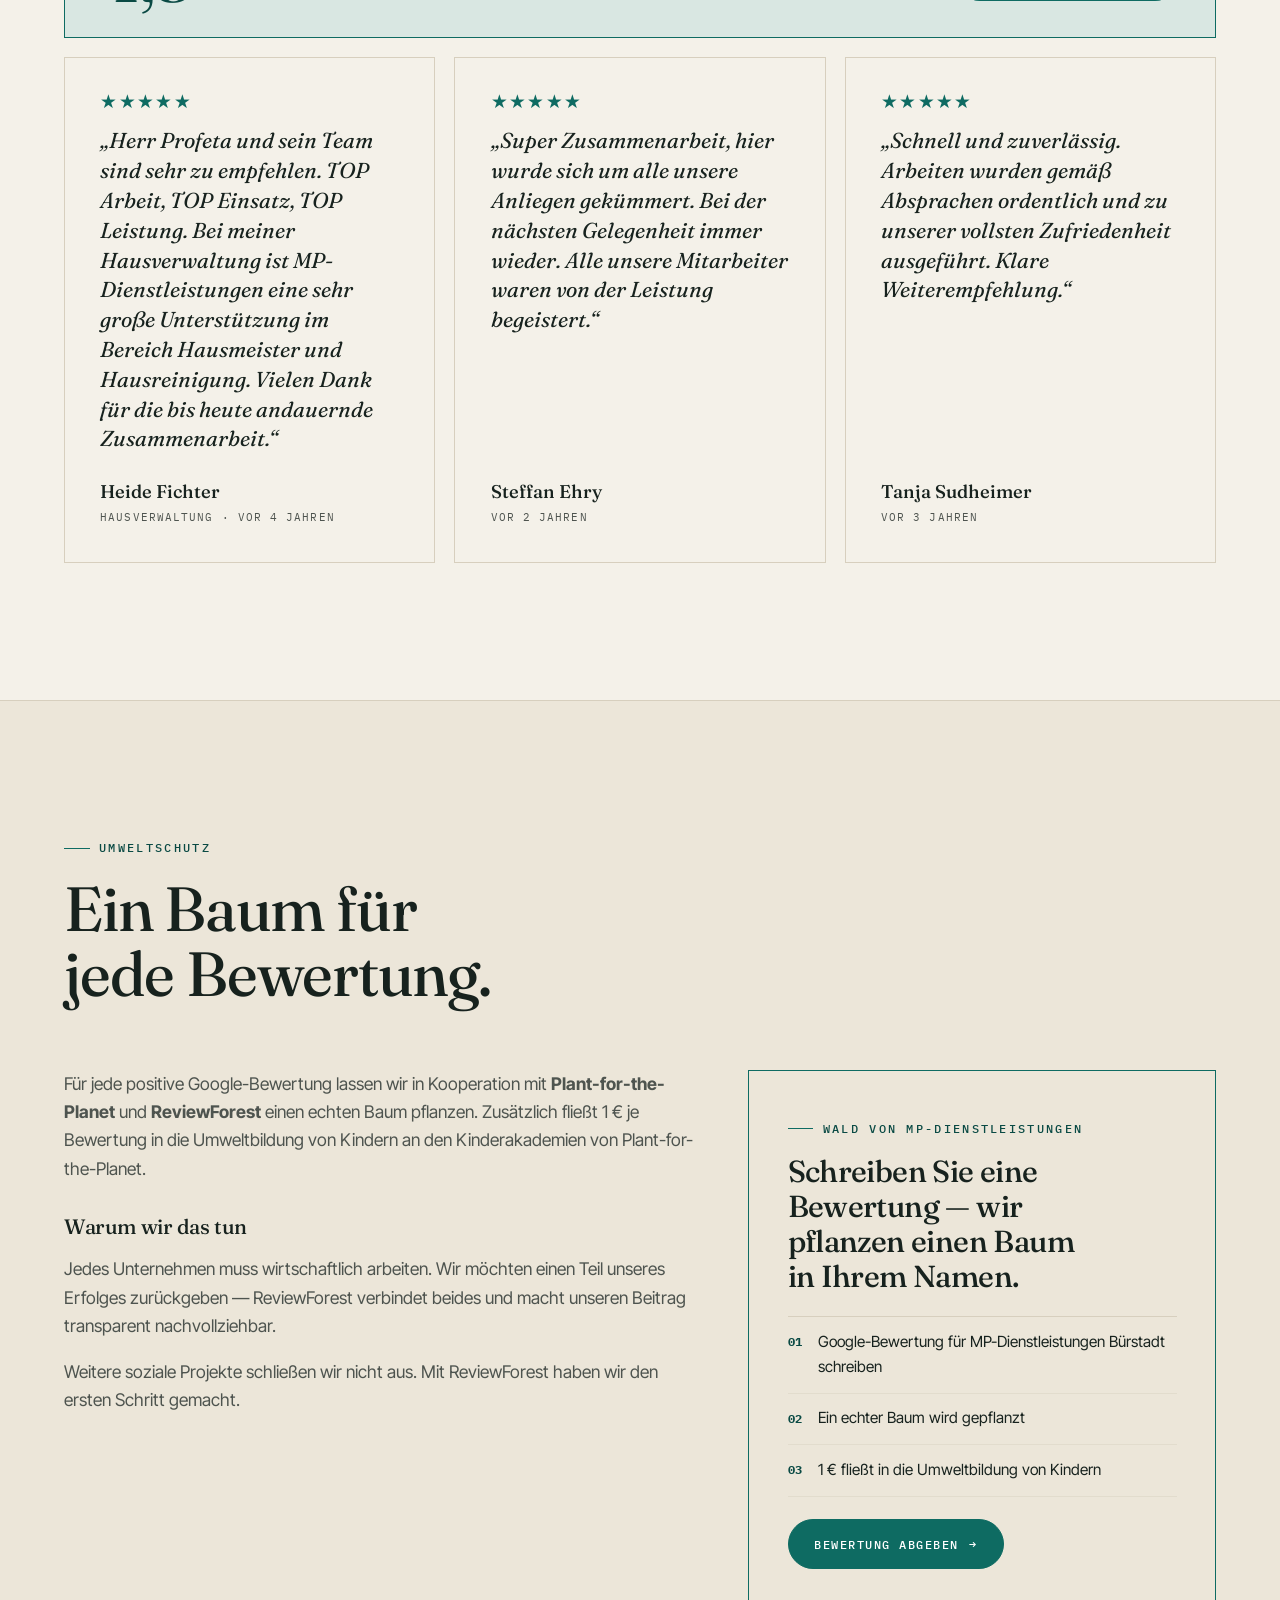
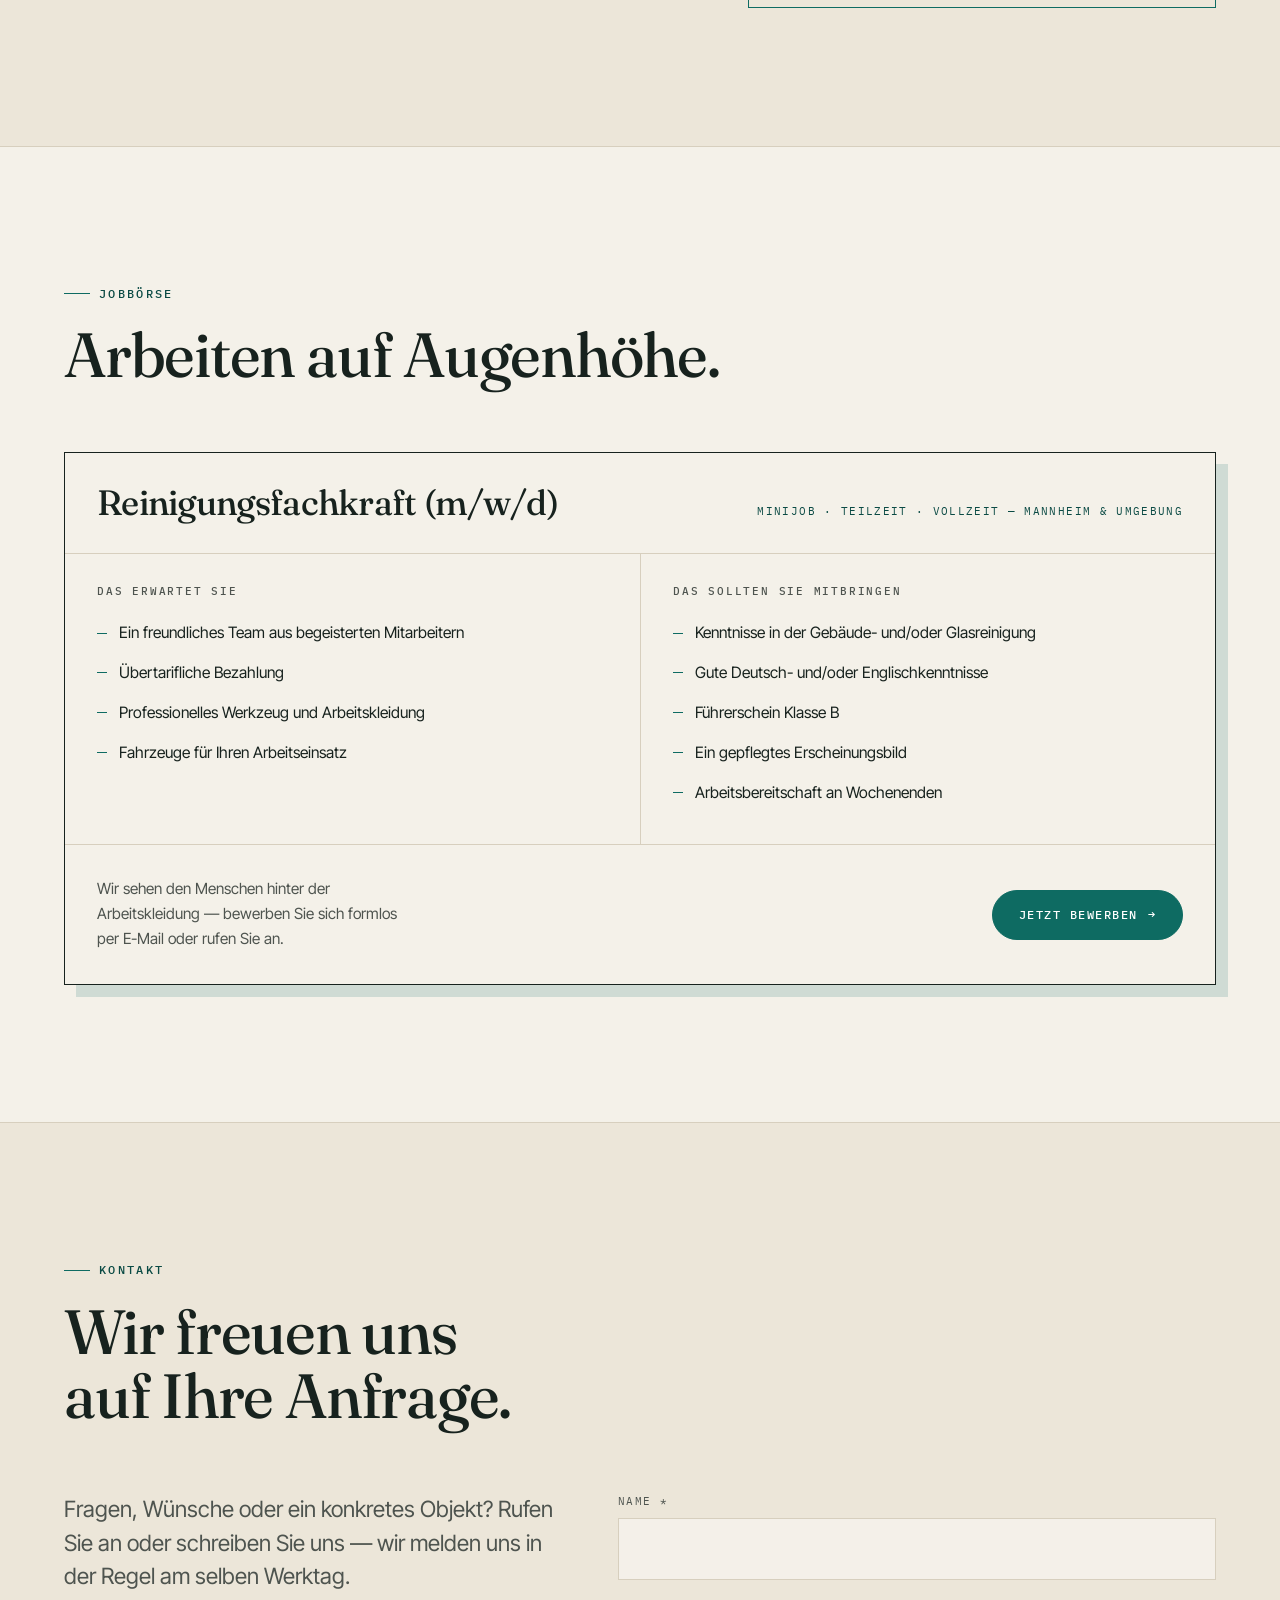
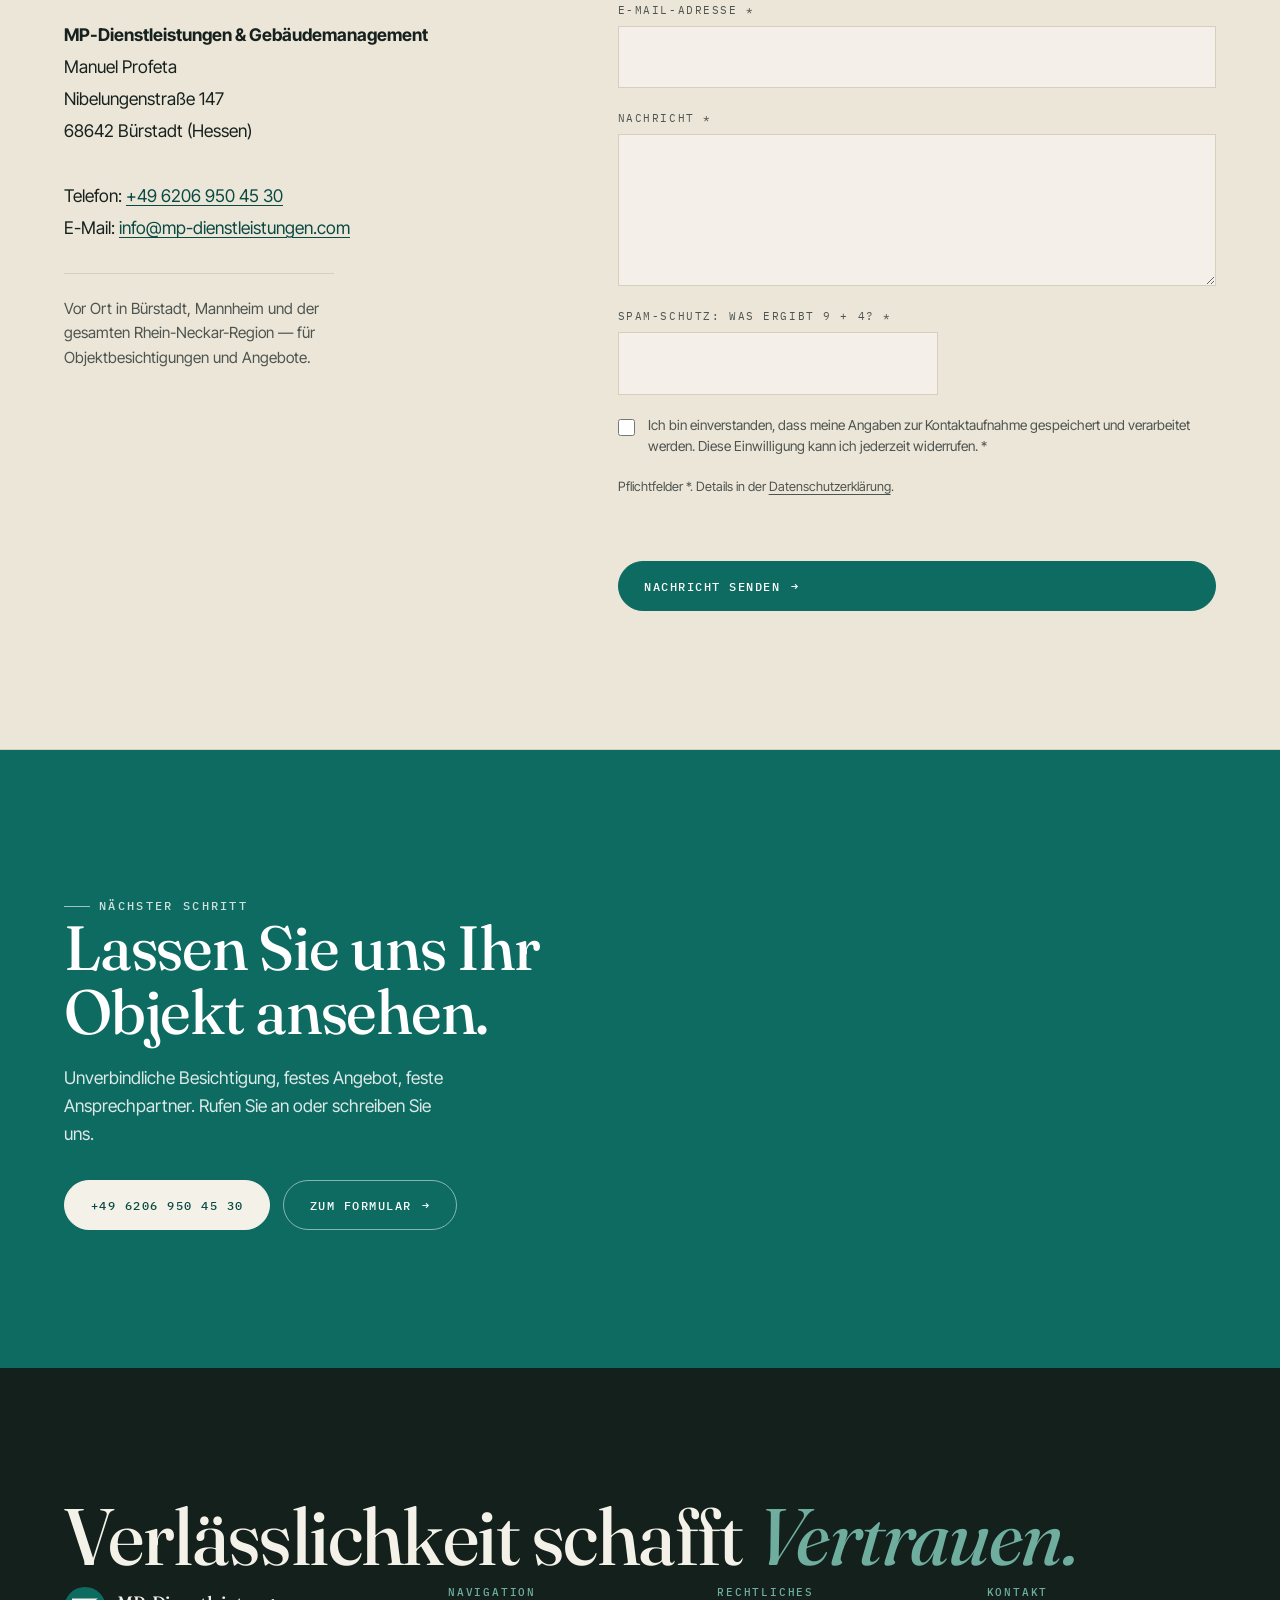
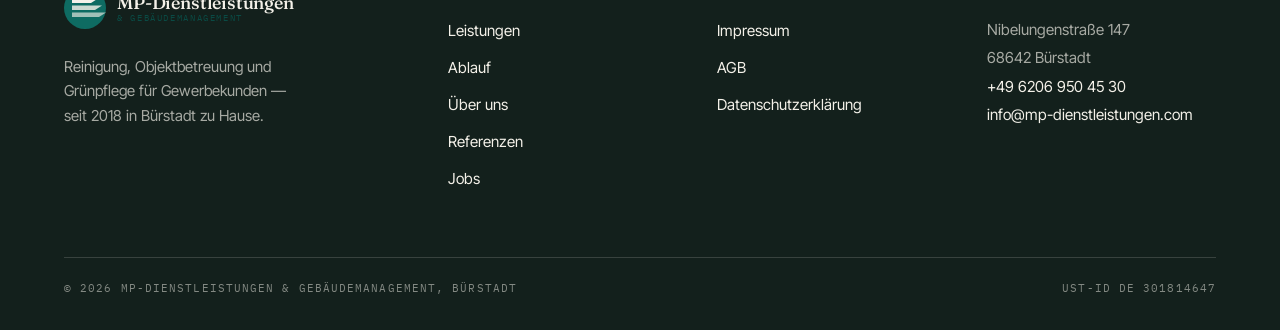
==== commit 235a5b19: "Rezensionen: 'Auf Google ansehen' auf echtes Google-Profil verlinken Co-Authored-By: Claude Opus 4.8" ====
--- a/index.html
+++ b/index.html
@@ -308,7 +308,7 @@
           </svg>
           Bewertungen auf Google
         </p>
-        <a class="btn" href="https://www.google.com/search?q=MP-Dienstleistungen+B%C3%BCrstadt+Rezensionen" target="_blank" rel="noopener">Auf Google ansehen <span class="arrow" aria-hidden="true">→</span></a>
+        <a class="btn" href="https://share.google/1epQrrIYVEjLYTvIM" target="_blank" rel="noopener">Auf Google ansehen <span class="arrow" aria-hidden="true">→</span></a>
       </div>
 
       <div class="reviews-grid">
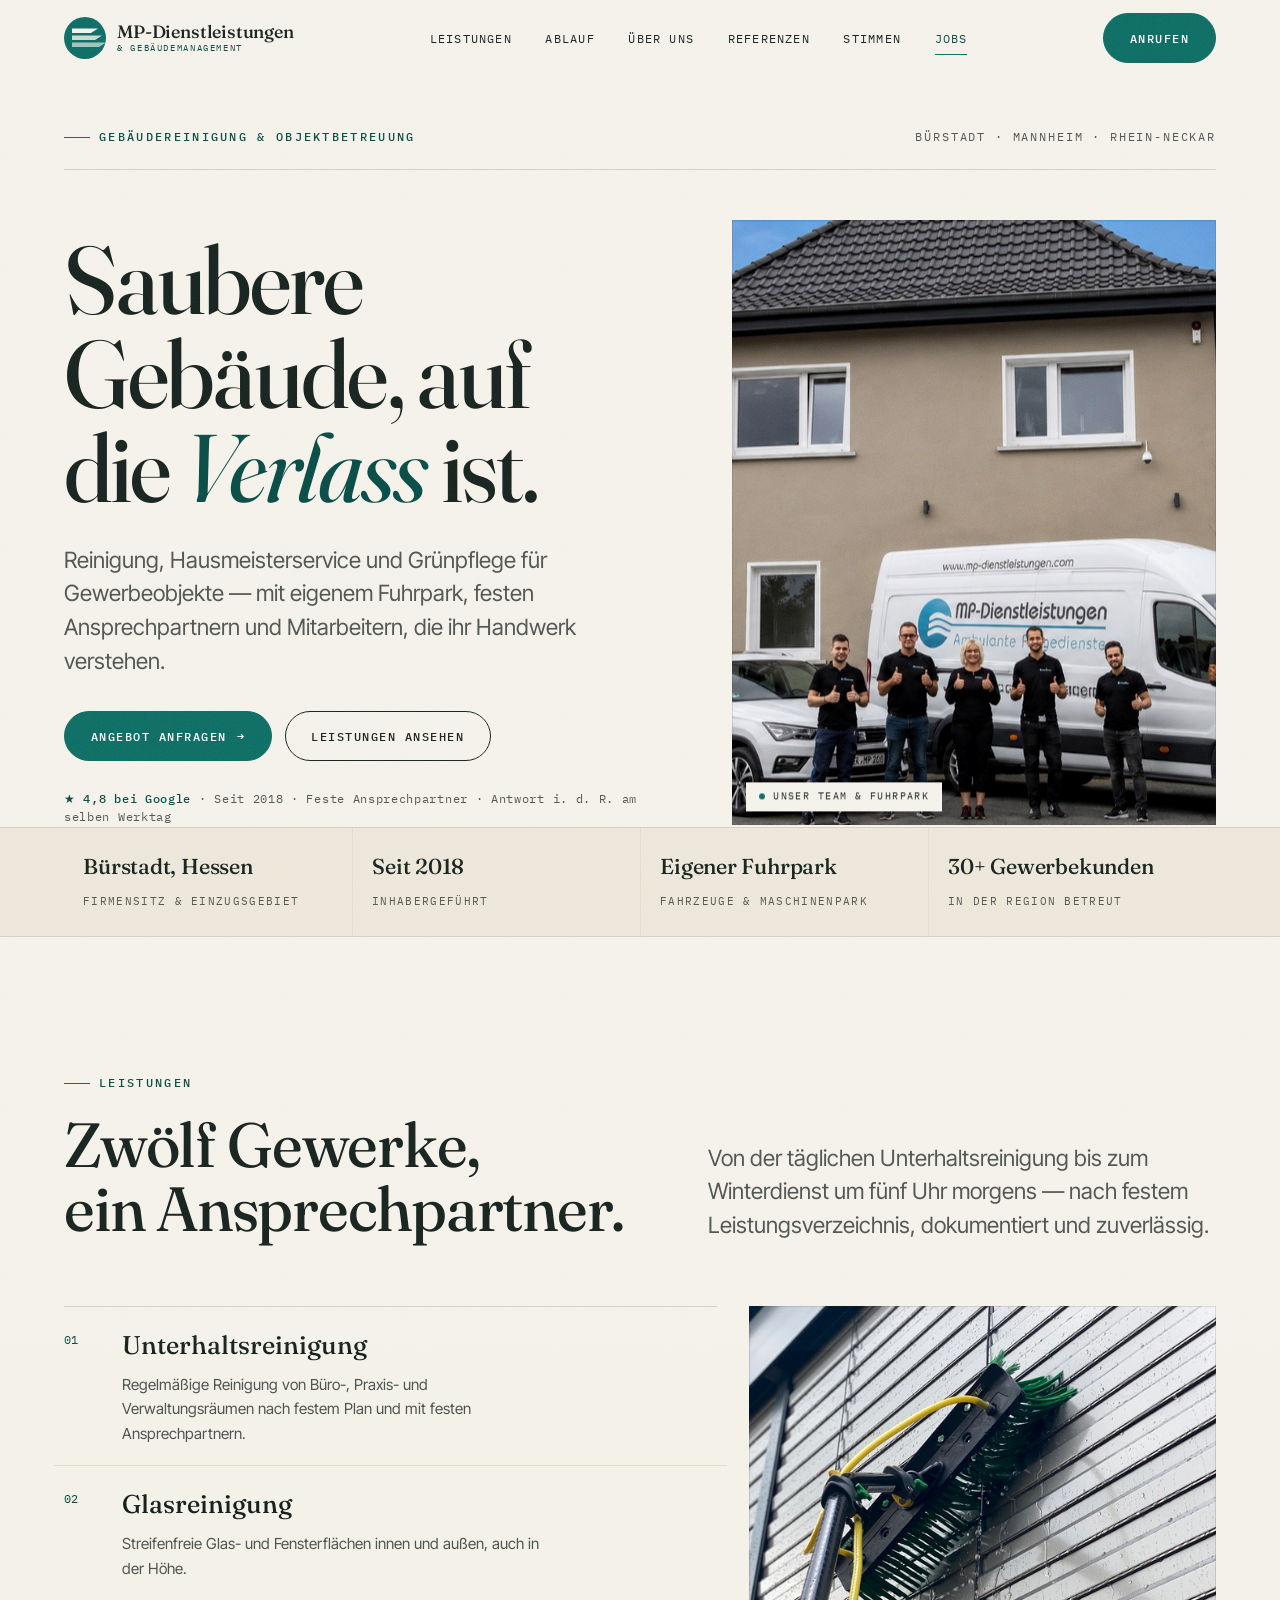
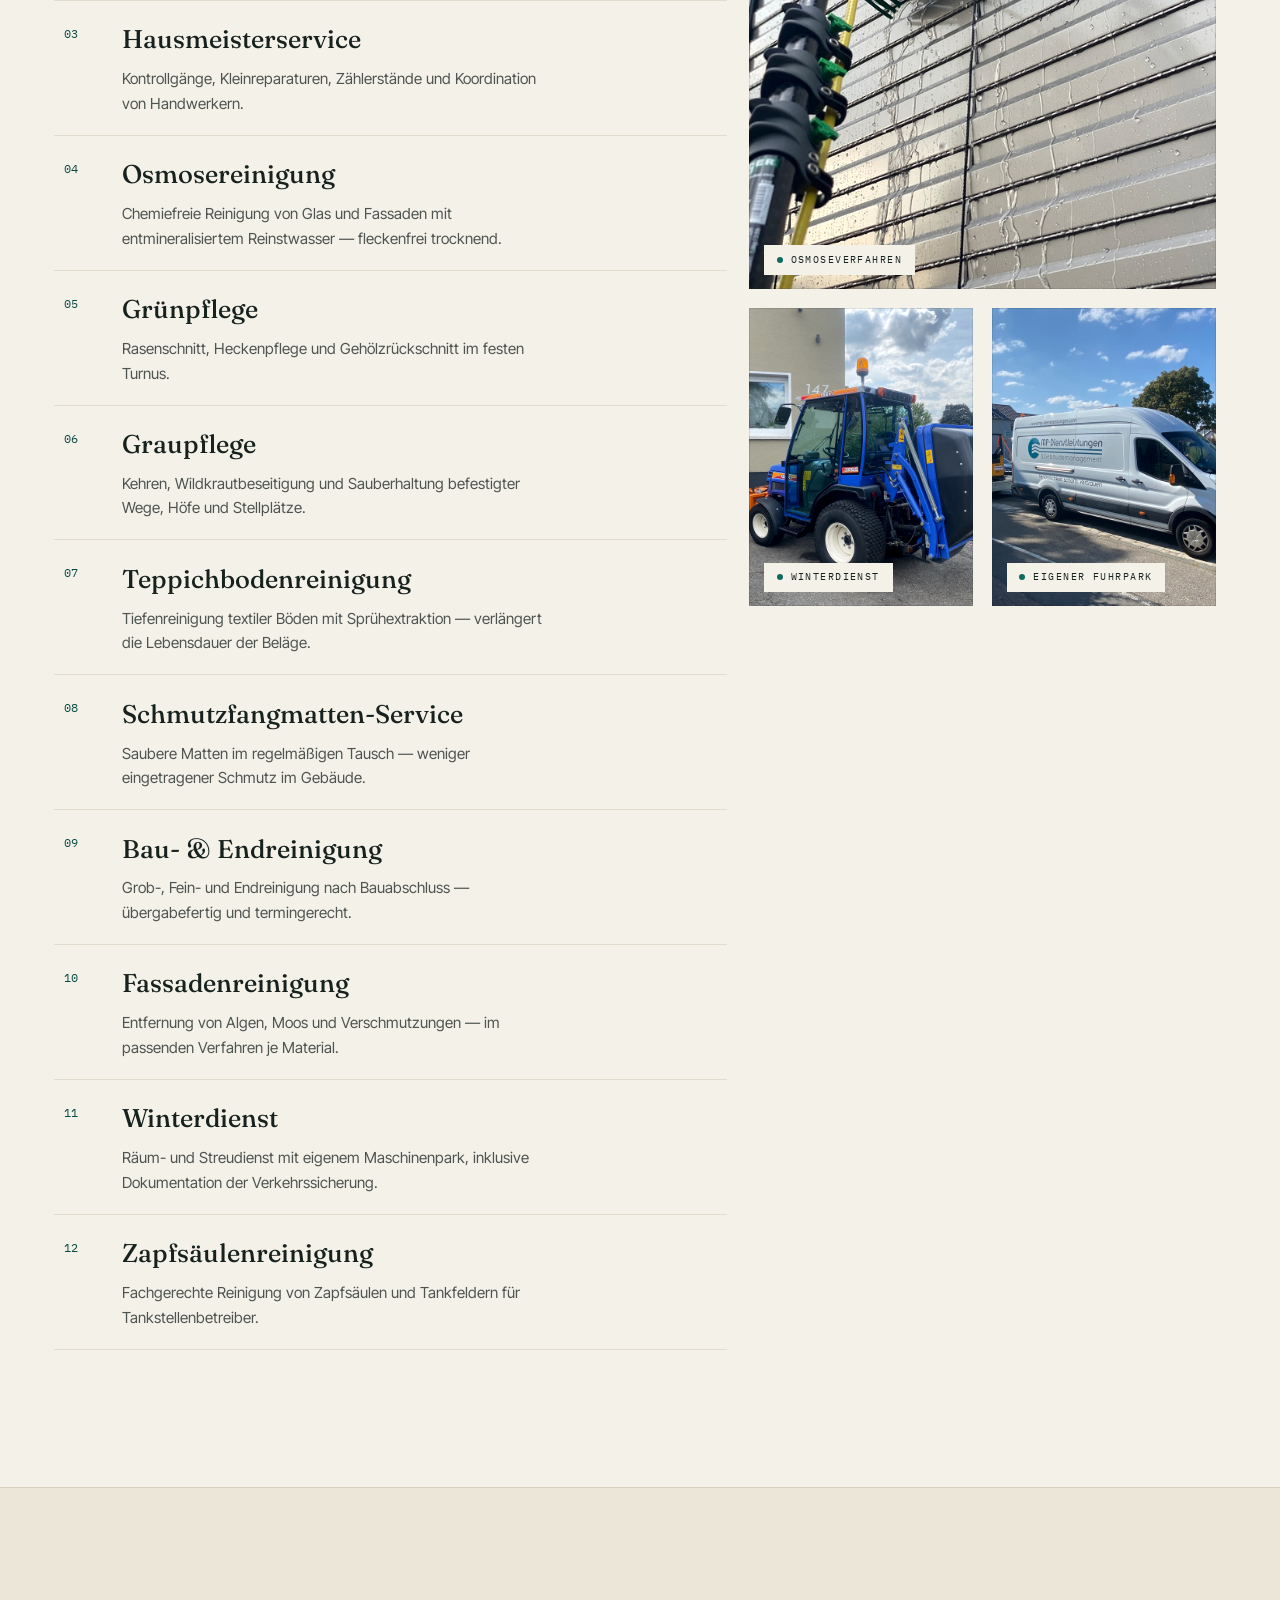
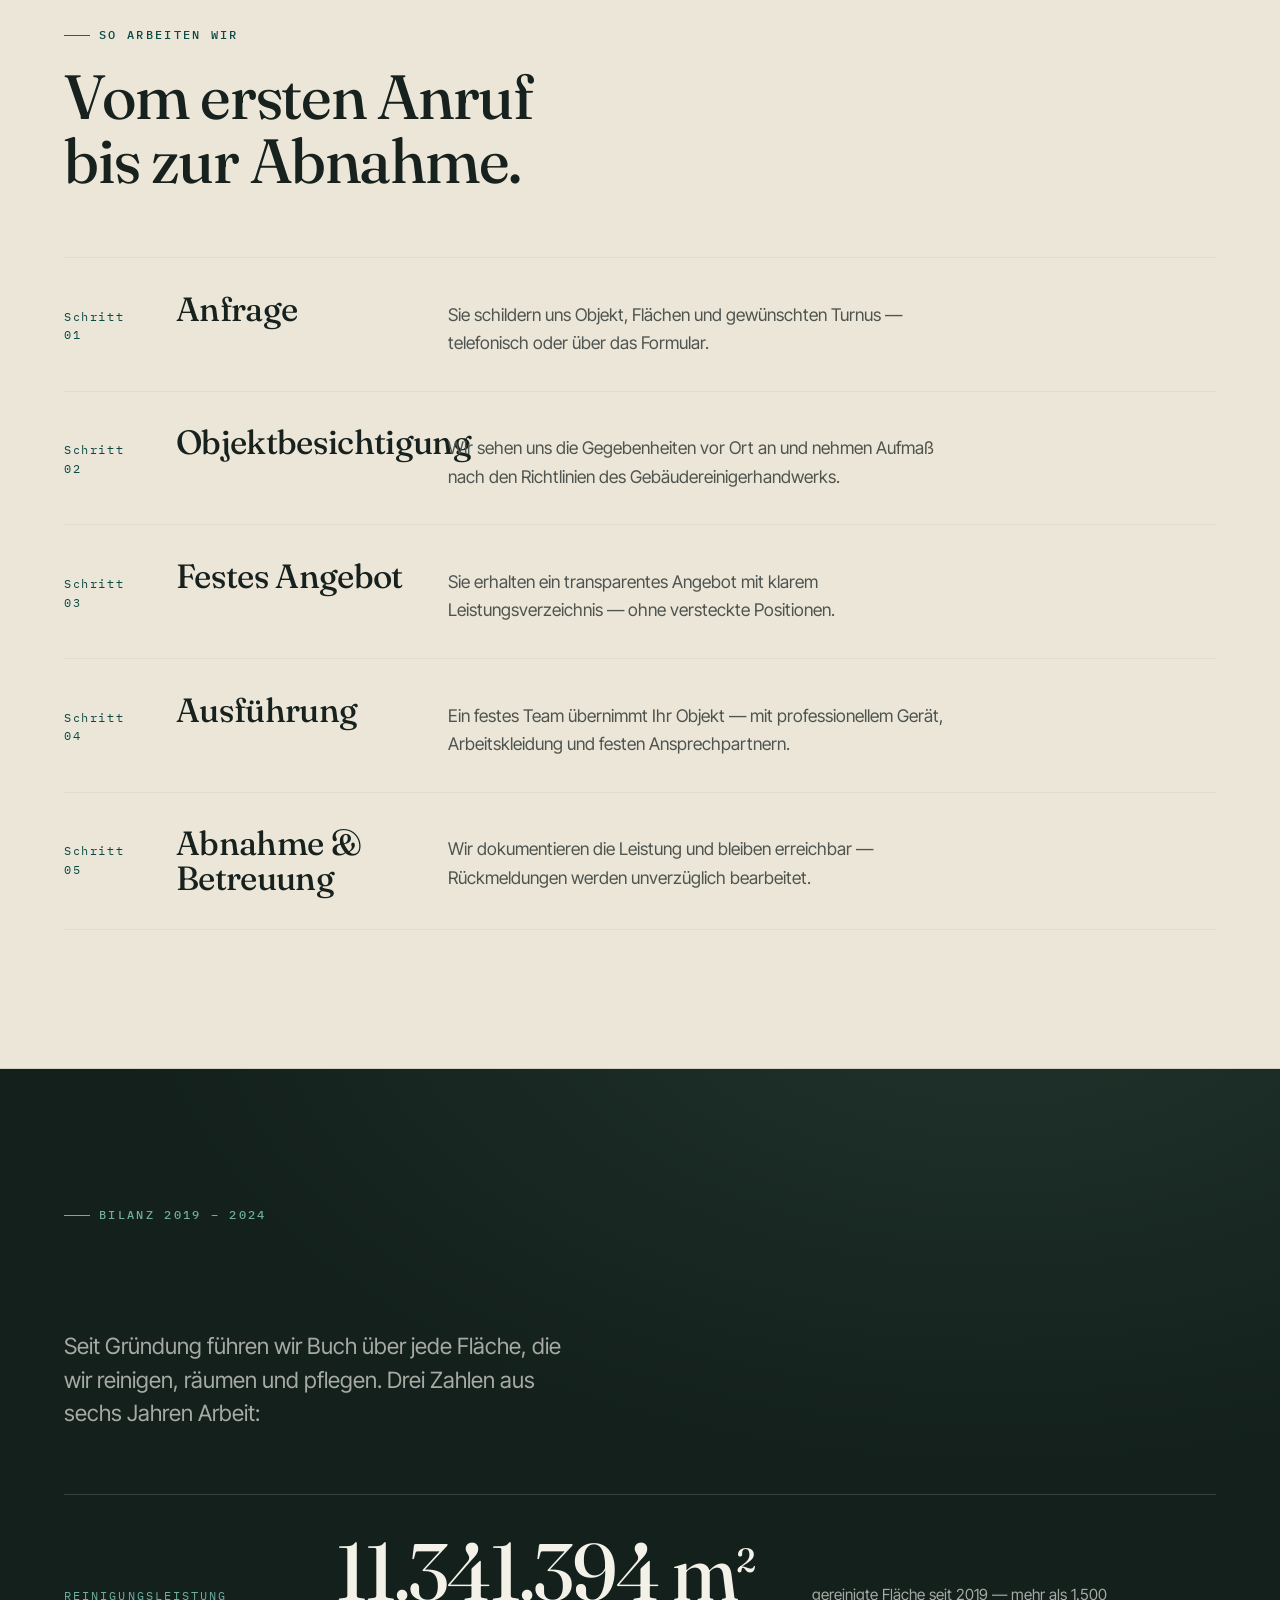
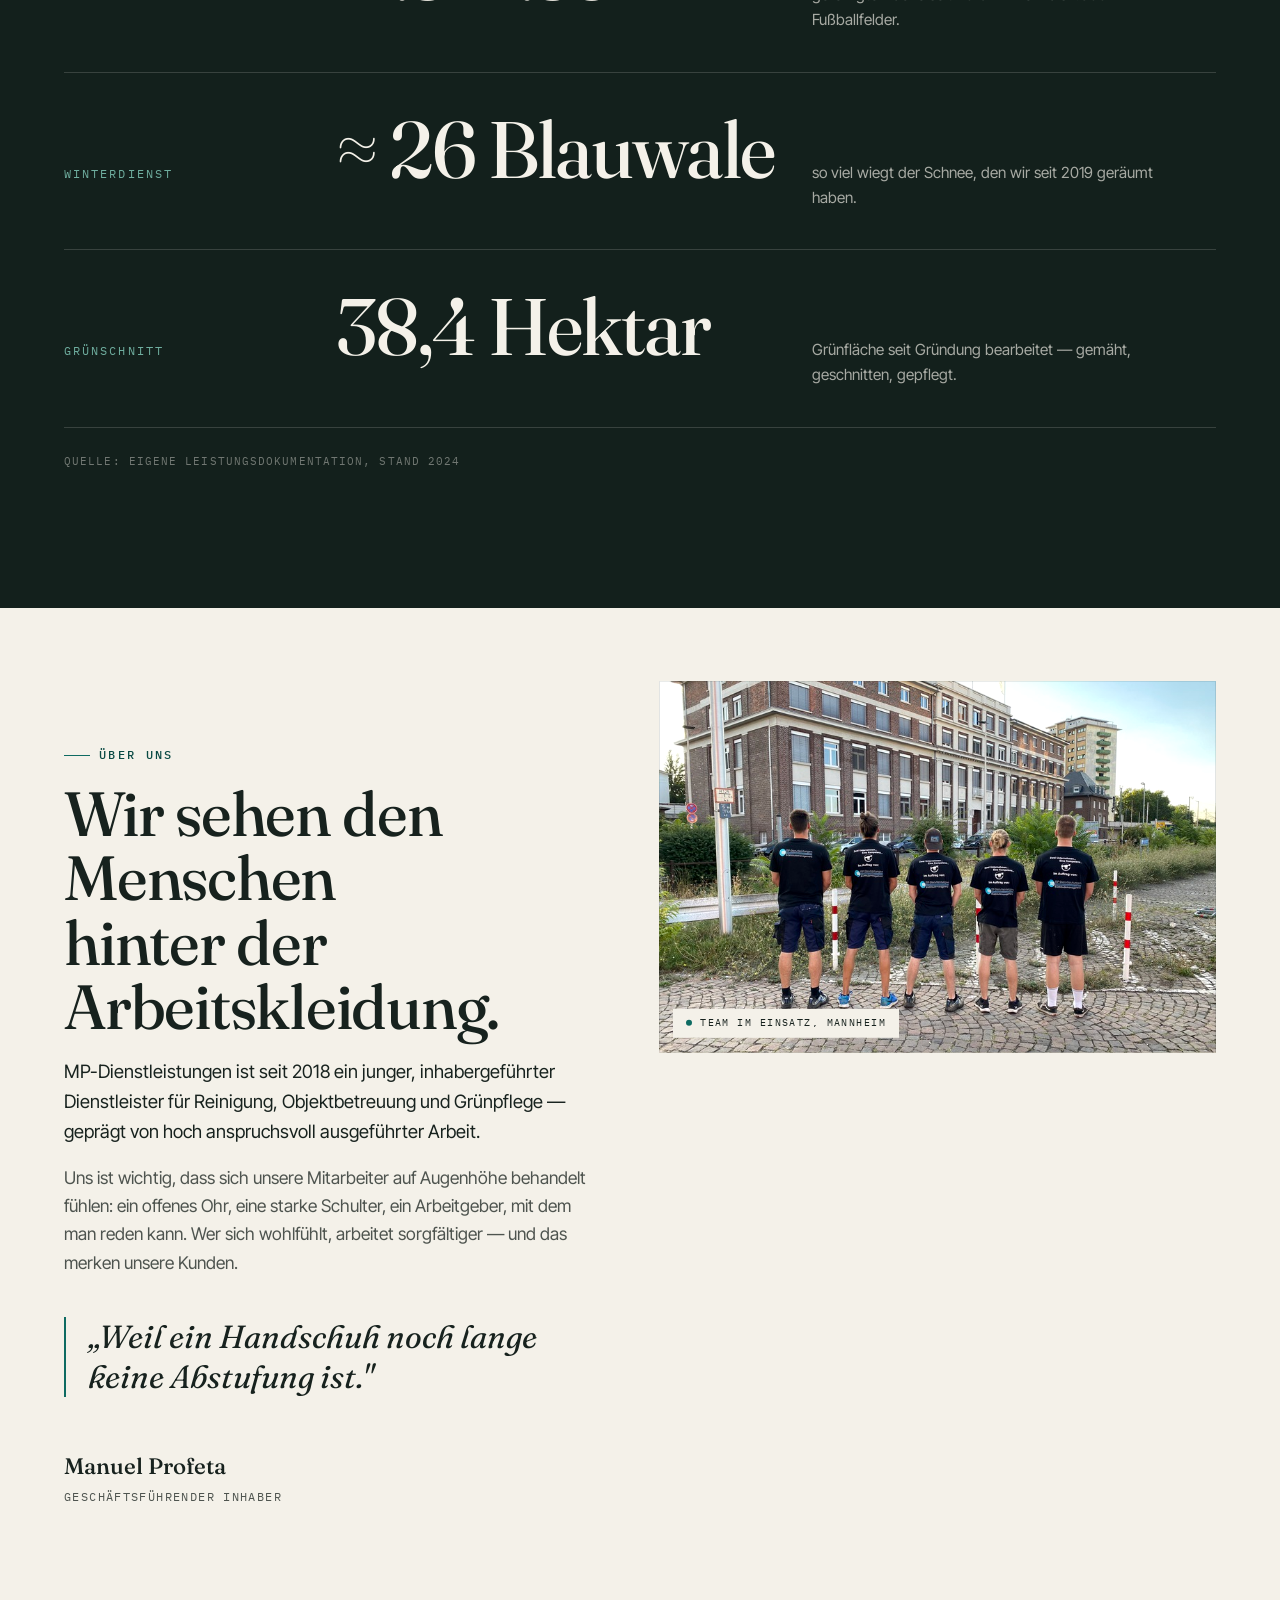
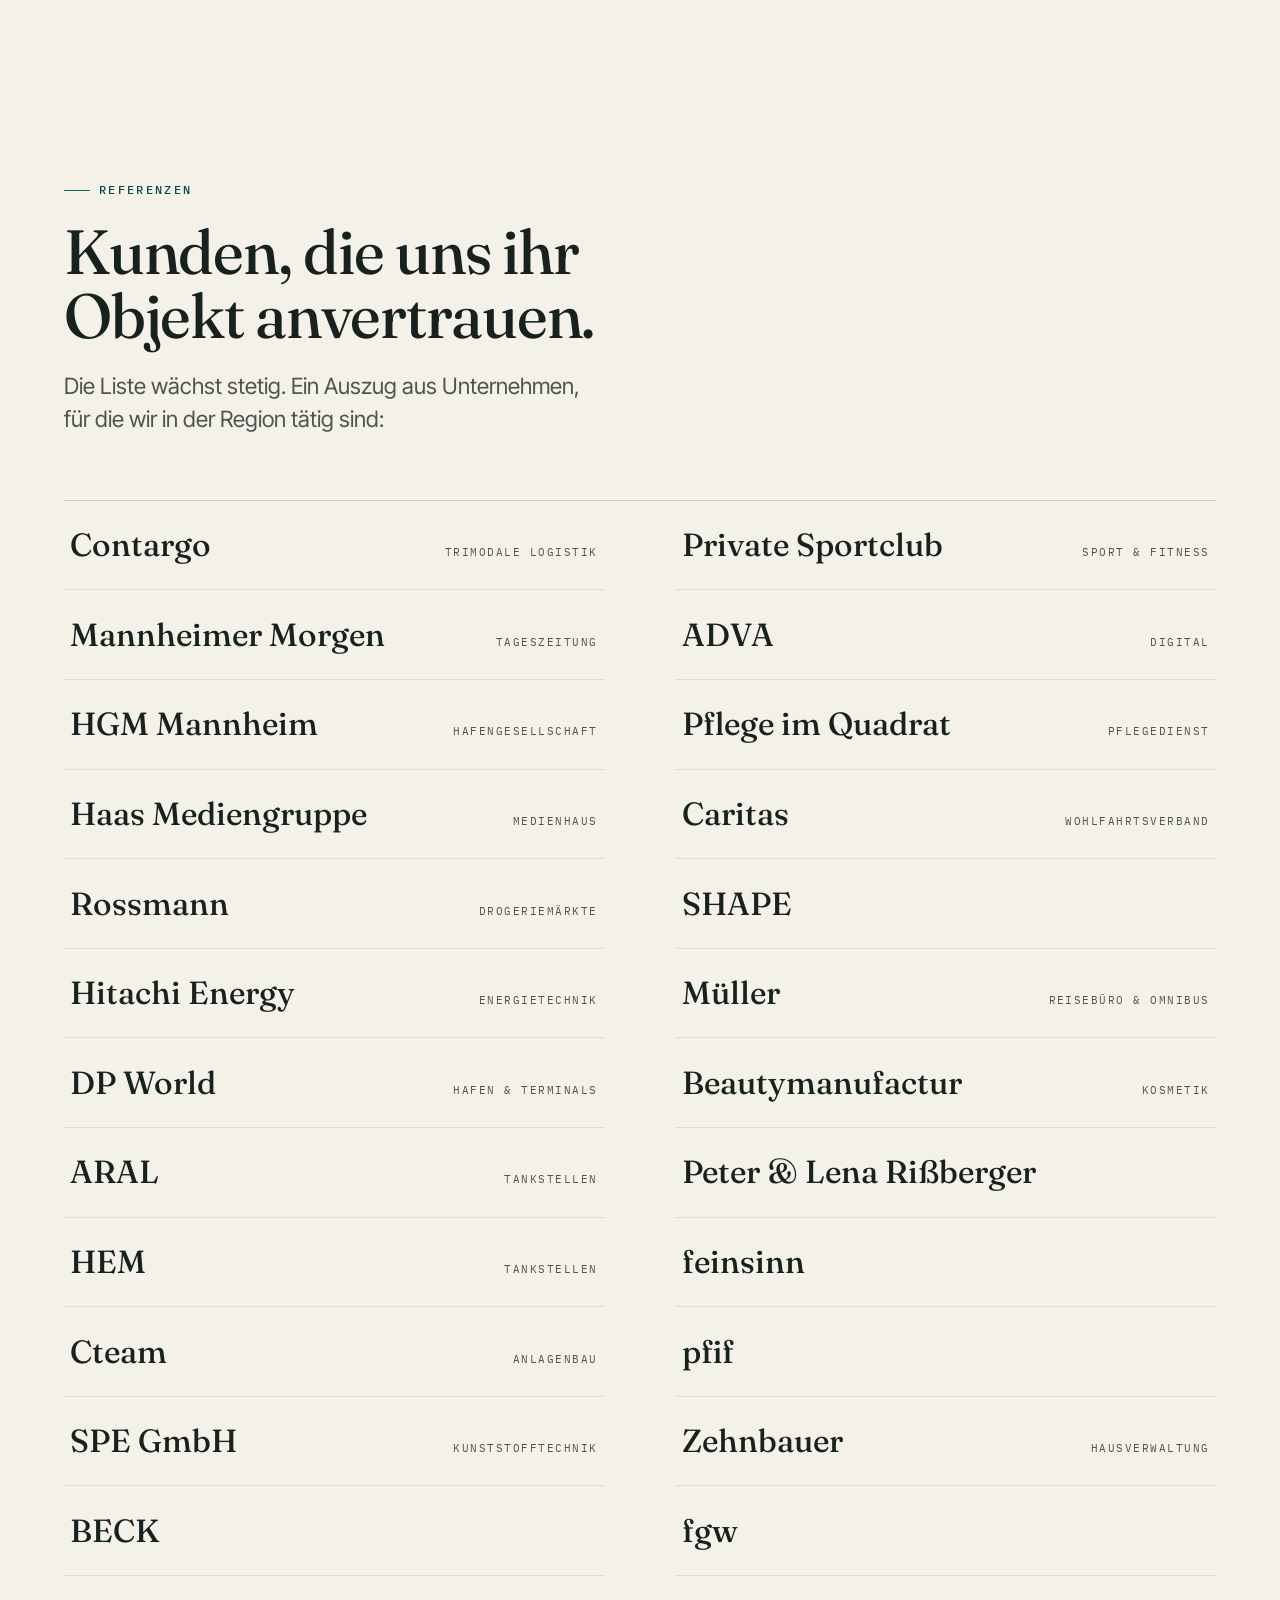
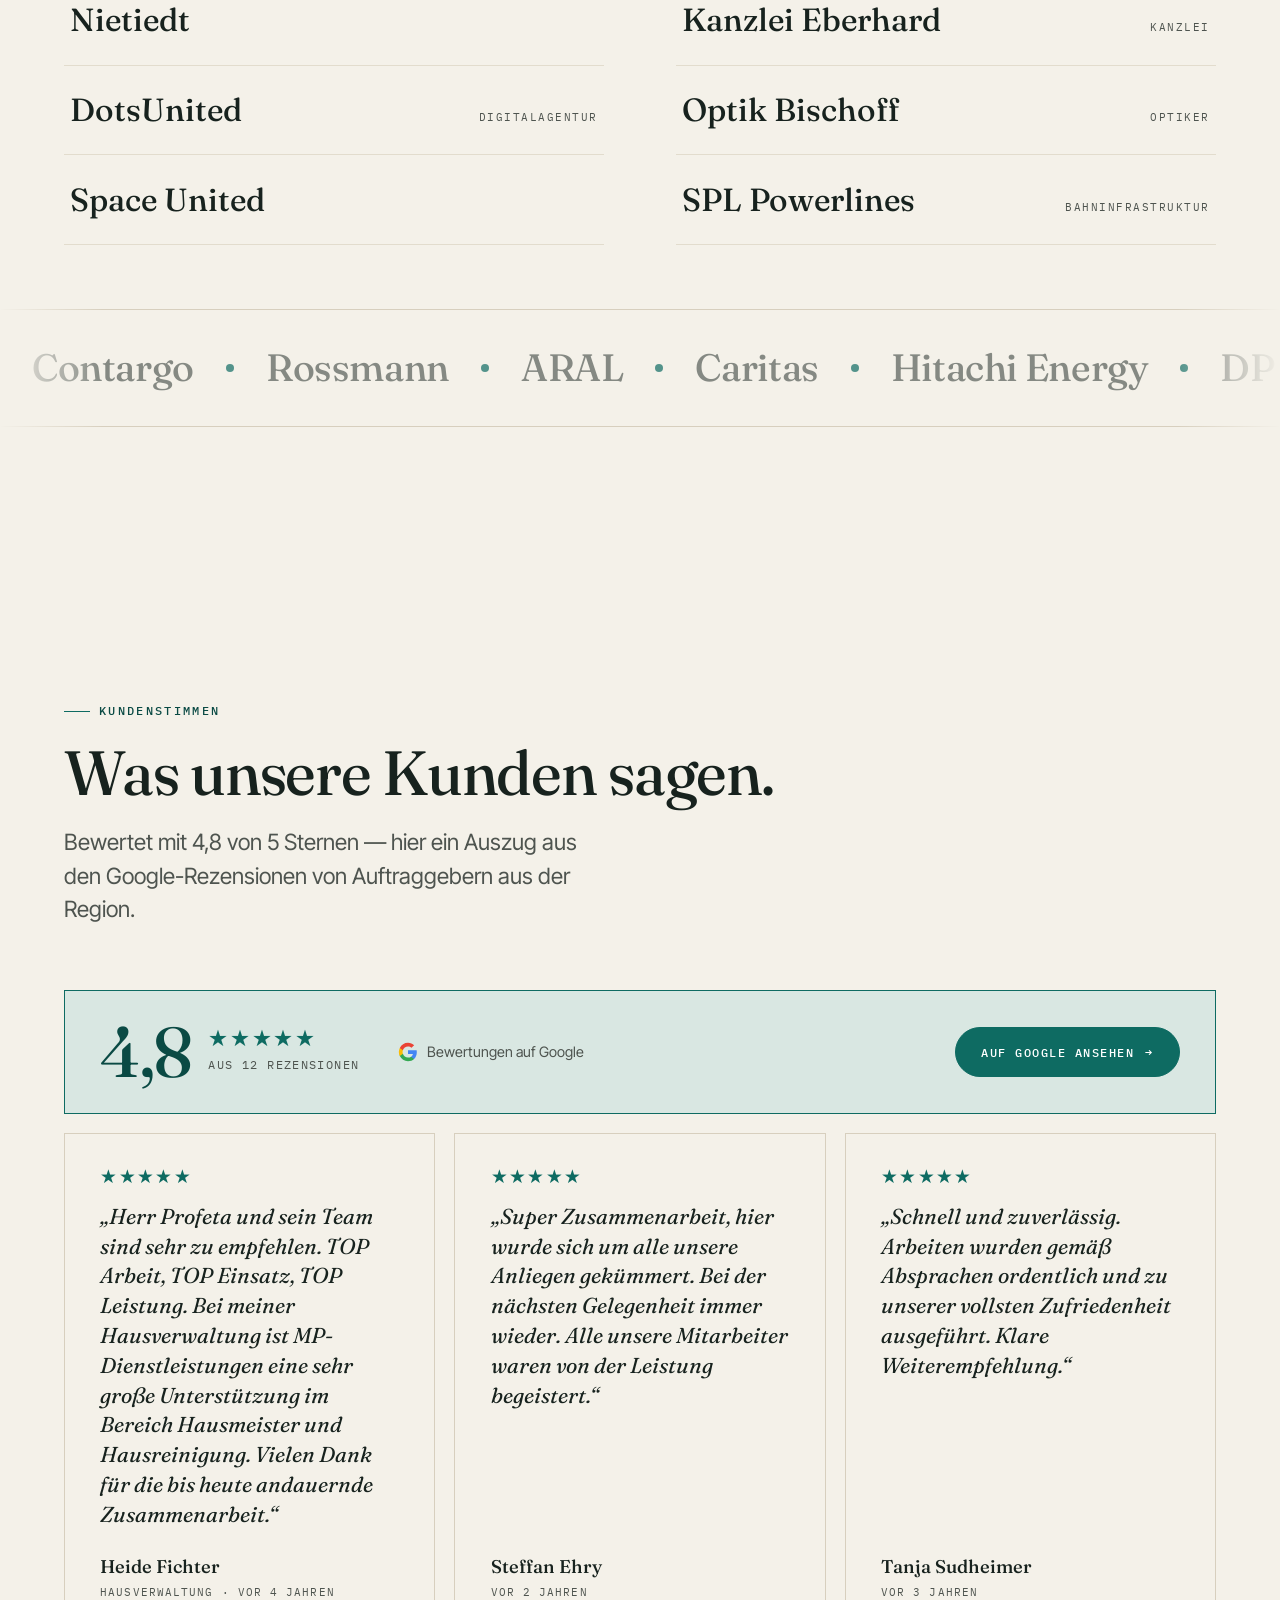
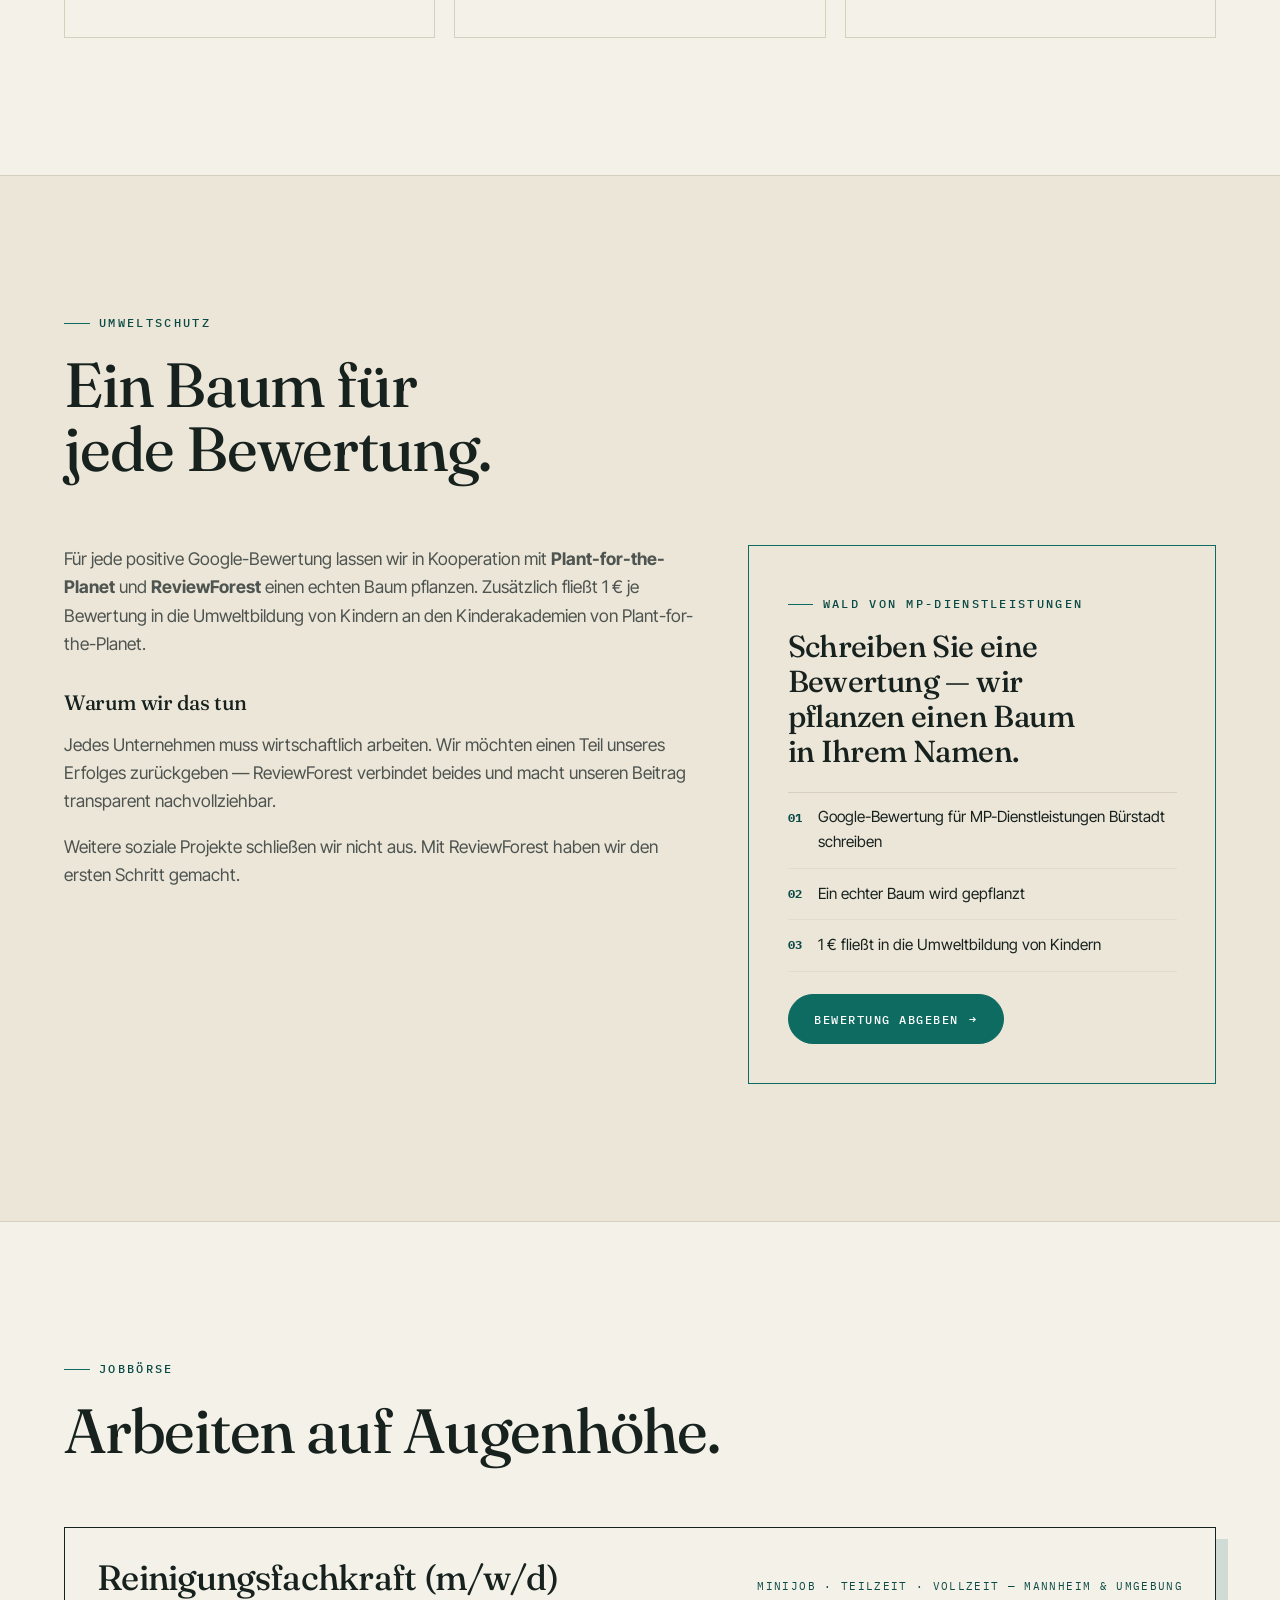
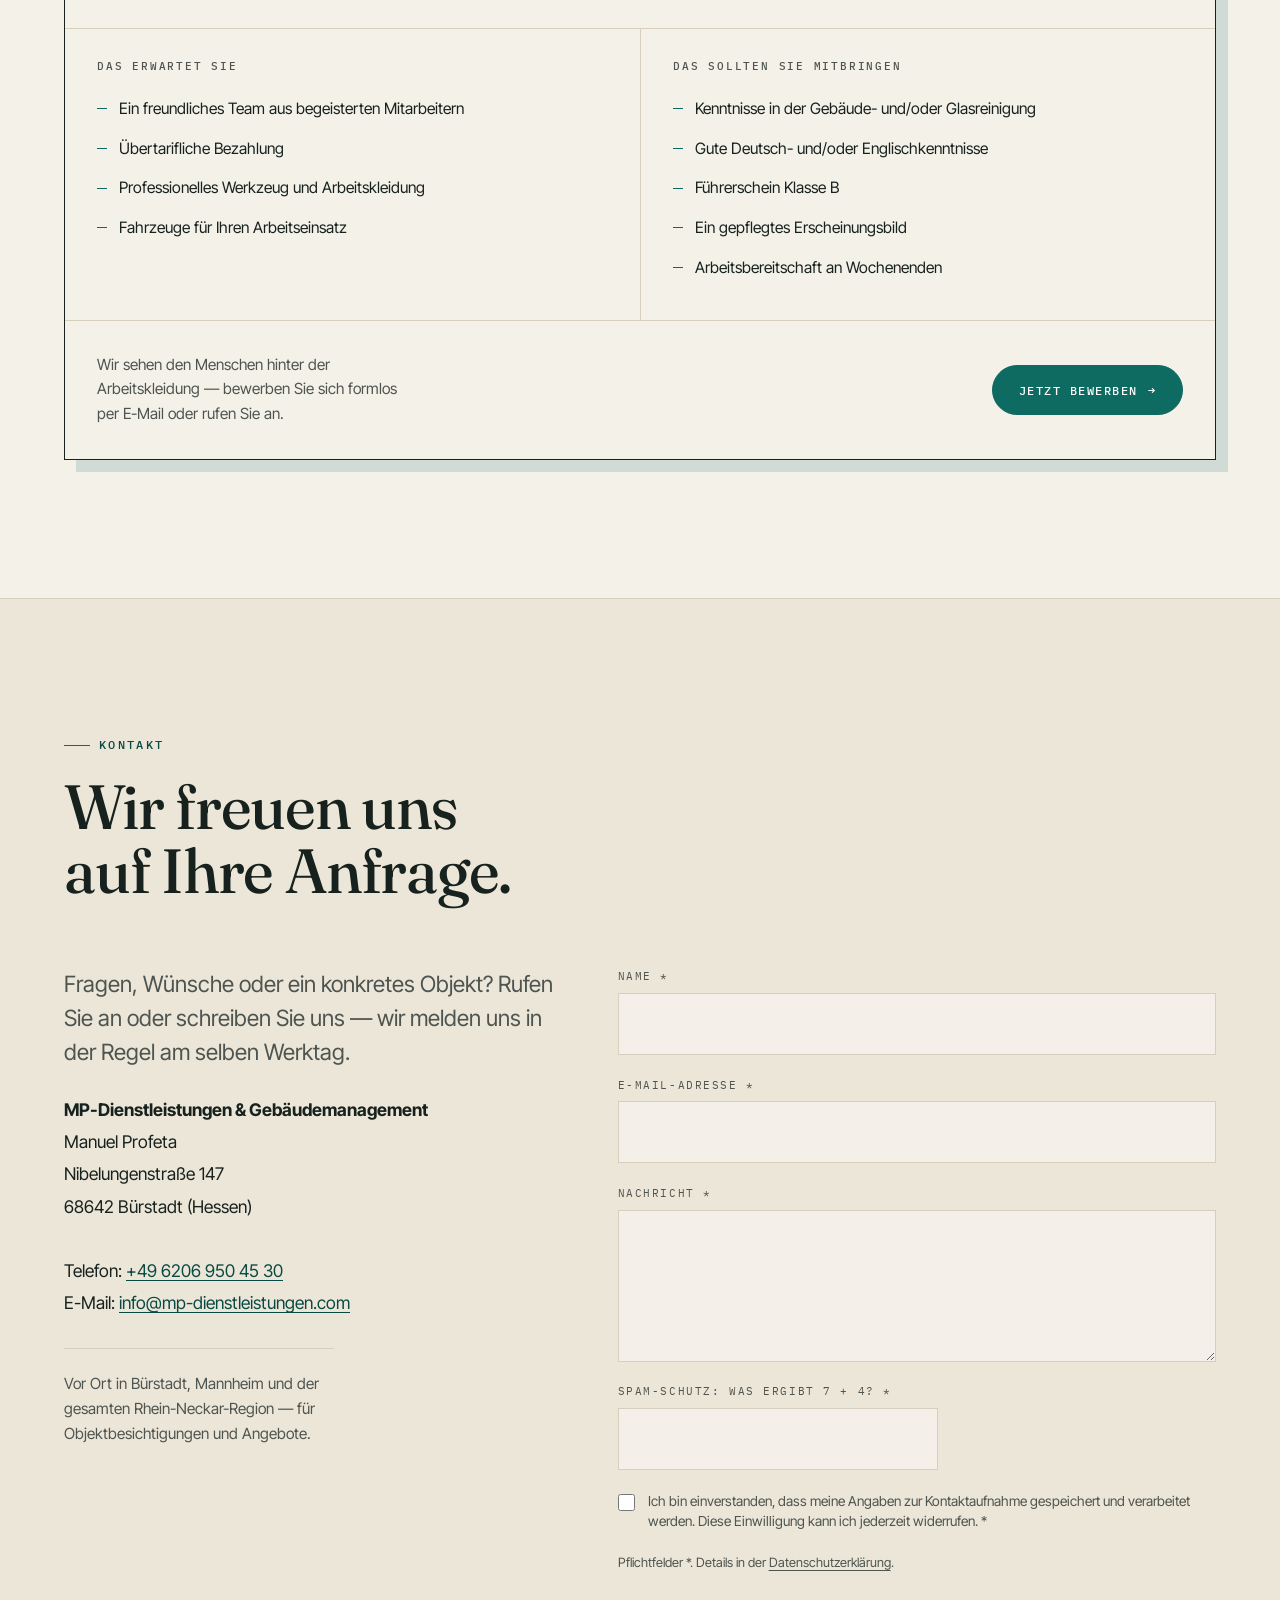
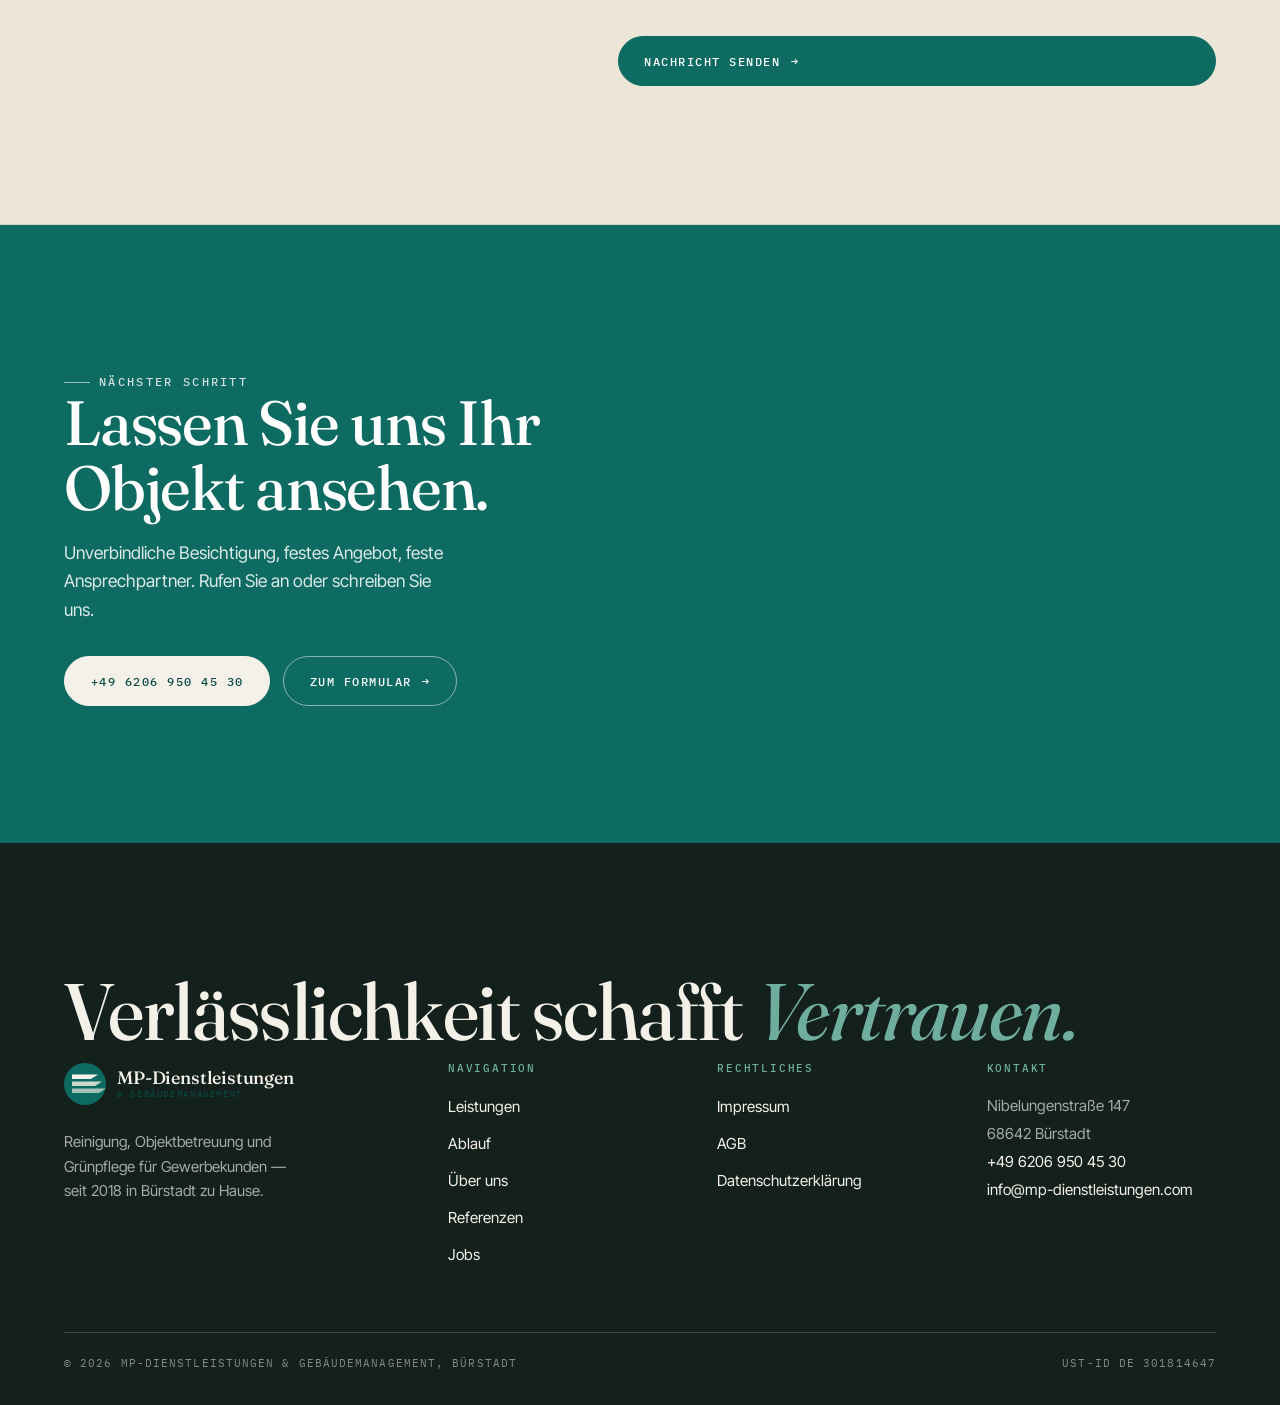
==== commit 625d362d: "Referenzen erweitert, Betriebshaftpflicht ersetzt, Leistungs-Hover verstaerkt - Alle ~30 Gewerbekund" ====
--- a/index.html
+++ b/index.html
@@ -81,7 +81,7 @@
             <a class="btn" href="#kontakt">Angebot anfragen <span class="arrow" aria-hidden="true">→</span></a>
             <a class="btn btn--ghost" href="#leistungen">Leistungen ansehen</a>
           </div>
-          <p class="hero-note"><span class="hero-rating">★ 4,8 bei Google</span> · Seit 2018 · Betriebshaftpflichtversichert · Antwort i.&nbsp;d.&nbsp;R. am selben Werktag</p>
+          <p class="hero-note"><span class="hero-rating">★ 4,8 bei Google</span> · Seit 2018 · Feste Ansprechpartner · Antwort i.&nbsp;d.&nbsp;R. am selben Werktag</p>
         </div>
 
         <figure class="hero-figure" data-parallax data-speed="0.07">
@@ -100,7 +100,7 @@
       <div class="trust-item"><b>Bürstadt, Hessen</b><span>Firmensitz &amp; Einzugsgebiet</span></div>
       <div class="trust-item"><b>Seit 2018</b><span>Inhabergeführt</span></div>
       <div class="trust-item"><b>Eigener Fuhrpark</b><span>Fahrzeuge &amp; Maschinenpark</span></div>
-      <div class="trust-item"><b>Versichert</b><span>Betriebshaftpflicht</span></div>
+      <div class="trust-item"><b>30+ Gewerbekunden</b><span>In der Region betreut</span></div>
     </div>
   </section>
 
@@ -259,25 +259,69 @@
         <li class="ref"><span class="ref-name">Mannheimer Morgen</span><span class="ref-branche">Tageszeitung</span></li>
         <li class="ref"><span class="ref-name">HGM Mannheim</span><span class="ref-branche">Hafengesellschaft</span></li>
         <li class="ref"><span class="ref-name">Haas Mediengruppe</span><span class="ref-branche">Medienhaus</span></li>
-        <li class="ref"><span class="ref-name">Rossmann</span><span class="ref-branche">Drogerie-Filialen</span></li>
+        <li class="ref"><span class="ref-name">Rossmann</span><span class="ref-branche">Drogeriemärkte</span></li>
         <li class="ref"><span class="ref-name">Hitachi Energy</span><span class="ref-branche">Energietechnik</span></li>
+        <li class="ref"><span class="ref-name">DP World</span><span class="ref-branche">Hafen &amp; Terminals</span></li>
+        <li class="ref"><span class="ref-name">ARAL</span><span class="ref-branche">Tankstellen</span></li>
+        <li class="ref"><span class="ref-name">HEM</span><span class="ref-branche">Tankstellen</span></li>
+        <li class="ref"><span class="ref-name">Cteam</span><span class="ref-branche">Anlagenbau</span></li>
+        <li class="ref"><span class="ref-name">SPE GmbH</span><span class="ref-branche">Kunststofftechnik</span></li>
+        <li class="ref"><span class="ref-name">BECK</span></li>
+        <li class="ref"><span class="ref-name">Nietiedt</span></li>
+        <li class="ref"><span class="ref-name">DotsUnited</span><span class="ref-branche">Digitalagentur</span></li>
+        <li class="ref"><span class="ref-name">Space United</span></li>
+        <li class="ref"><span class="ref-name">Private Sportclub</span><span class="ref-branche">Sport &amp; Fitness</span></li>
+        <li class="ref"><span class="ref-name">ADVA</span><span class="ref-branche">Digital</span></li>
+        <li class="ref"><span class="ref-name">Pflege im Quadrat</span><span class="ref-branche">Pflegedienst</span></li>
+        <li class="ref"><span class="ref-name">Caritas</span><span class="ref-branche">Wohlfahrtsverband</span></li>
+        <li class="ref"><span class="ref-name">SHAPE</span></li>
+        <li class="ref"><span class="ref-name">Müller</span><span class="ref-branche">Reisebüro &amp; Omnibus</span></li>
+        <li class="ref"><span class="ref-name">Beautymanufactur</span><span class="ref-branche">Kosmetik</span></li>
+        <li class="ref"><span class="ref-name">Peter &amp; Lena Rißberger</span></li>
+        <li class="ref"><span class="ref-name">feinsinn</span></li>
+        <li class="ref"><span class="ref-name">pfif</span></li>
+        <li class="ref"><span class="ref-name">Zehnbauer</span><span class="ref-branche">Hausverwaltung</span></li>
+        <li class="ref"><span class="ref-name">fgw</span></li>
+        <li class="ref"><span class="ref-name">Kanzlei Eberhard</span><span class="ref-branche">Kanzlei</span></li>
+        <li class="ref"><span class="ref-name">Optik Bischoff</span><span class="ref-branche">Optiker</span></li>
+        <li class="ref"><span class="ref-name">SPL Powerlines</span><span class="ref-branche">Bahninfrastruktur</span></li>
       </ul>
     </div>
 
     <div class="marquee" aria-hidden="true">
       <div class="marquee-track">
         <span class="marquee-item">Contargo</span><span class="marquee-dot"></span>
+        <span class="marquee-item">Rossmann</span><span class="marquee-dot"></span>
+        <span class="marquee-item">ARAL</span><span class="marquee-dot"></span>
+        <span class="marquee-item">Caritas</span><span class="marquee-dot"></span>
+        <span class="marquee-item">Hitachi Energy</span><span class="marquee-dot"></span>
+        <span class="marquee-item">DP World</span><span class="marquee-dot"></span>
         <span class="marquee-item">Mannheimer Morgen</span><span class="marquee-dot"></span>
+        <span class="marquee-item">HEM</span><span class="marquee-dot"></span>
+        <span class="marquee-item">Haas Mediengruppe</span><span class="marquee-dot"></span>
         <span class="marquee-item">HGM Mannheim</span><span class="marquee-dot"></span>
+        <span class="marquee-item">Cteam</span><span class="marquee-dot"></span>
+        <span class="marquee-item">ADVA</span><span class="marquee-dot"></span>
+        <span class="marquee-item">Optik Bischoff</span><span class="marquee-dot"></span>
+        <span class="marquee-item">Müller</span><span class="marquee-dot"></span>
+        <span class="marquee-item">Pflege im Quadrat</span><span class="marquee-dot"></span>
+        <span class="marquee-item">DotsUnited</span><span class="marquee-dot"></span>
+        <span class="marquee-item">Contargo</span><span class="marquee-dot"></span>
+        <span class="marquee-item">Rossmann</span><span class="marquee-dot"></span>
+        <span class="marquee-item">ARAL</span><span class="marquee-dot"></span>
+        <span class="marquee-item">Caritas</span><span class="marquee-dot"></span>
+        <span class="marquee-item">Hitachi Energy</span><span class="marquee-dot"></span>
+        <span class="marquee-item">DP World</span><span class="marquee-dot"></span>
+        <span class="marquee-item">Mannheimer Morgen</span><span class="marquee-dot"></span>
+        <span class="marquee-item">HEM</span><span class="marquee-dot"></span>
         <span class="marquee-item">Haas Mediengruppe</span><span class="marquee-dot"></span>
-        <span class="marquee-item">Rossmann</span><span class="marquee-dot"></span>
-        <span class="marquee-item">Hitachi Energy</span><span class="marquee-dot"></span>
-        <span class="marquee-item">Contargo</span><span class="marquee-dot"></span>
-        <span class="marquee-item">Mannheimer Morgen</span><span class="marquee-dot"></span>
         <span class="marquee-item">HGM Mannheim</span><span class="marquee-dot"></span>
-        <span class="marquee-item">Haas Mediengruppe</span><span class="marquee-dot"></span>
-        <span class="marquee-item">Rossmann</span><span class="marquee-dot"></span>
-        <span class="marquee-item">Hitachi Energy</span><span class="marquee-dot"></span>
+        <span class="marquee-item">Cteam</span><span class="marquee-dot"></span>
+        <span class="marquee-item">ADVA</span><span class="marquee-dot"></span>
+        <span class="marquee-item">Optik Bischoff</span><span class="marquee-dot"></span>
+        <span class="marquee-item">Müller</span><span class="marquee-dot"></span>
+        <span class="marquee-item">Pflege im Quadrat</span><span class="marquee-dot"></span>
+        <span class="marquee-item">DotsUnited</span><span class="marquee-dot"></span>
       </div>
     </div>
   </section>
--- a/css/style.css
+++ b/css/style.css
@@ -412,11 +412,17 @@
   padding: 1.15rem 0.6rem;
   margin-inline: -0.6rem;
   border-bottom: 1px solid var(--line-soft);
-  transition: background 0.3s ease, padding-left 0.35s var(--ease);
-}
-.service:hover { background: var(--petrol-tint); padding-left: 1.2rem; }
-.service-n { font-family: var(--mono); font-size: 0.72rem; color: var(--petrol-deep); padding-top: 0.35rem; }
-.service-name { font-family: var(--serif); font-size: clamp(1.2rem, 1.05rem + 0.7vw, 1.6rem); font-weight: 470; }
+  box-shadow: inset 0 0 0 0 var(--petrol);
+  transition: background 0.3s ease, padding-left 0.35s var(--ease), box-shadow 0.3s ease;
+}
+.service:hover, .service:focus-within {
+  background: var(--petrol-tint);
+  padding-left: 1.4rem;
+  box-shadow: inset 3px 0 0 0 var(--petrol);
+}
+.service:hover .service-name, .service:focus-within .service-name { color: var(--petrol-deep); }
+.service-n { font-family: var(--mono); font-size: 0.72rem; color: var(--petrol-deep); padding-top: 0.35rem; transition: color 0.3s ease; }
+.service-name { font-family: var(--serif); font-size: clamp(1.2rem, 1.05rem + 0.7vw, 1.6rem); font-weight: 470; transition: color 0.3s ease; }
 .service-desc { grid-column: 2; font-size: 0.95rem; color: var(--ink-2); max-width: 48ch; }
 
 .services-media { display: grid; gap: 1.2rem; position: sticky; top: calc(var(--nav-h) + 1.5rem); }
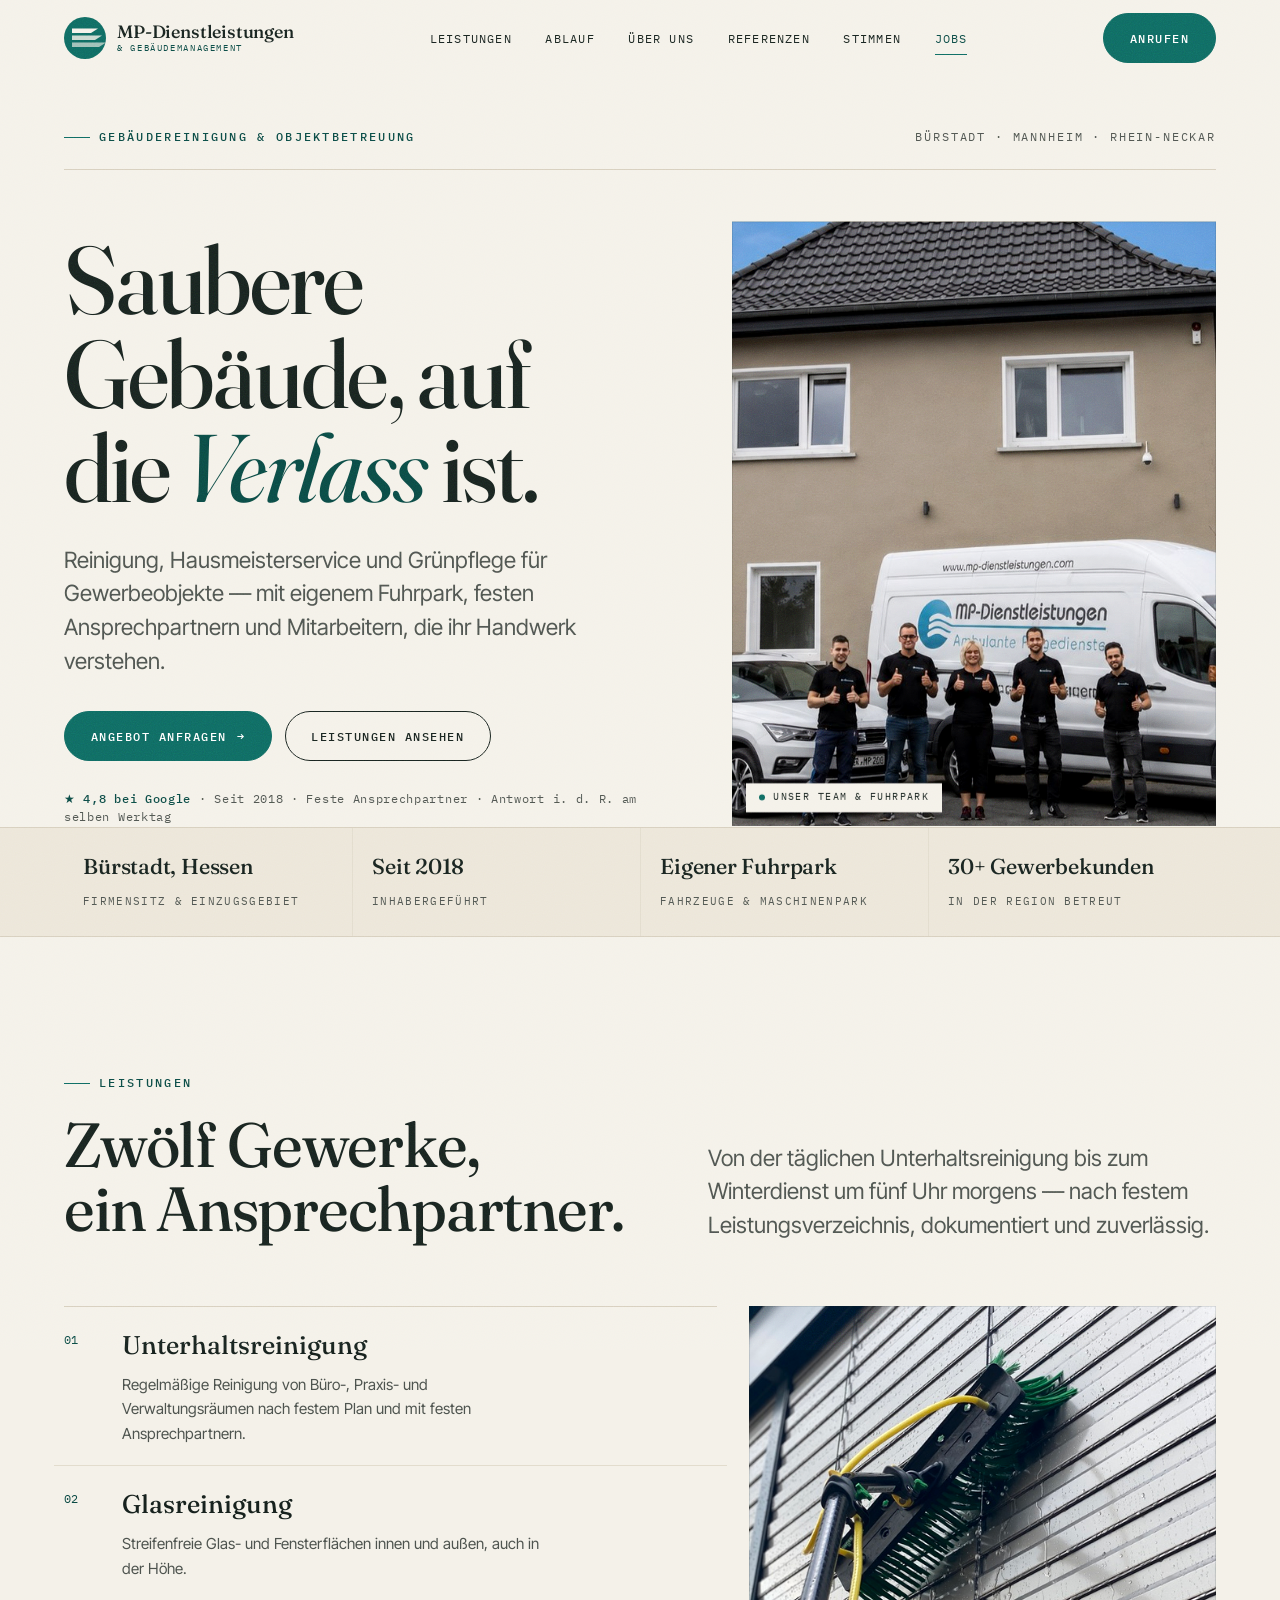
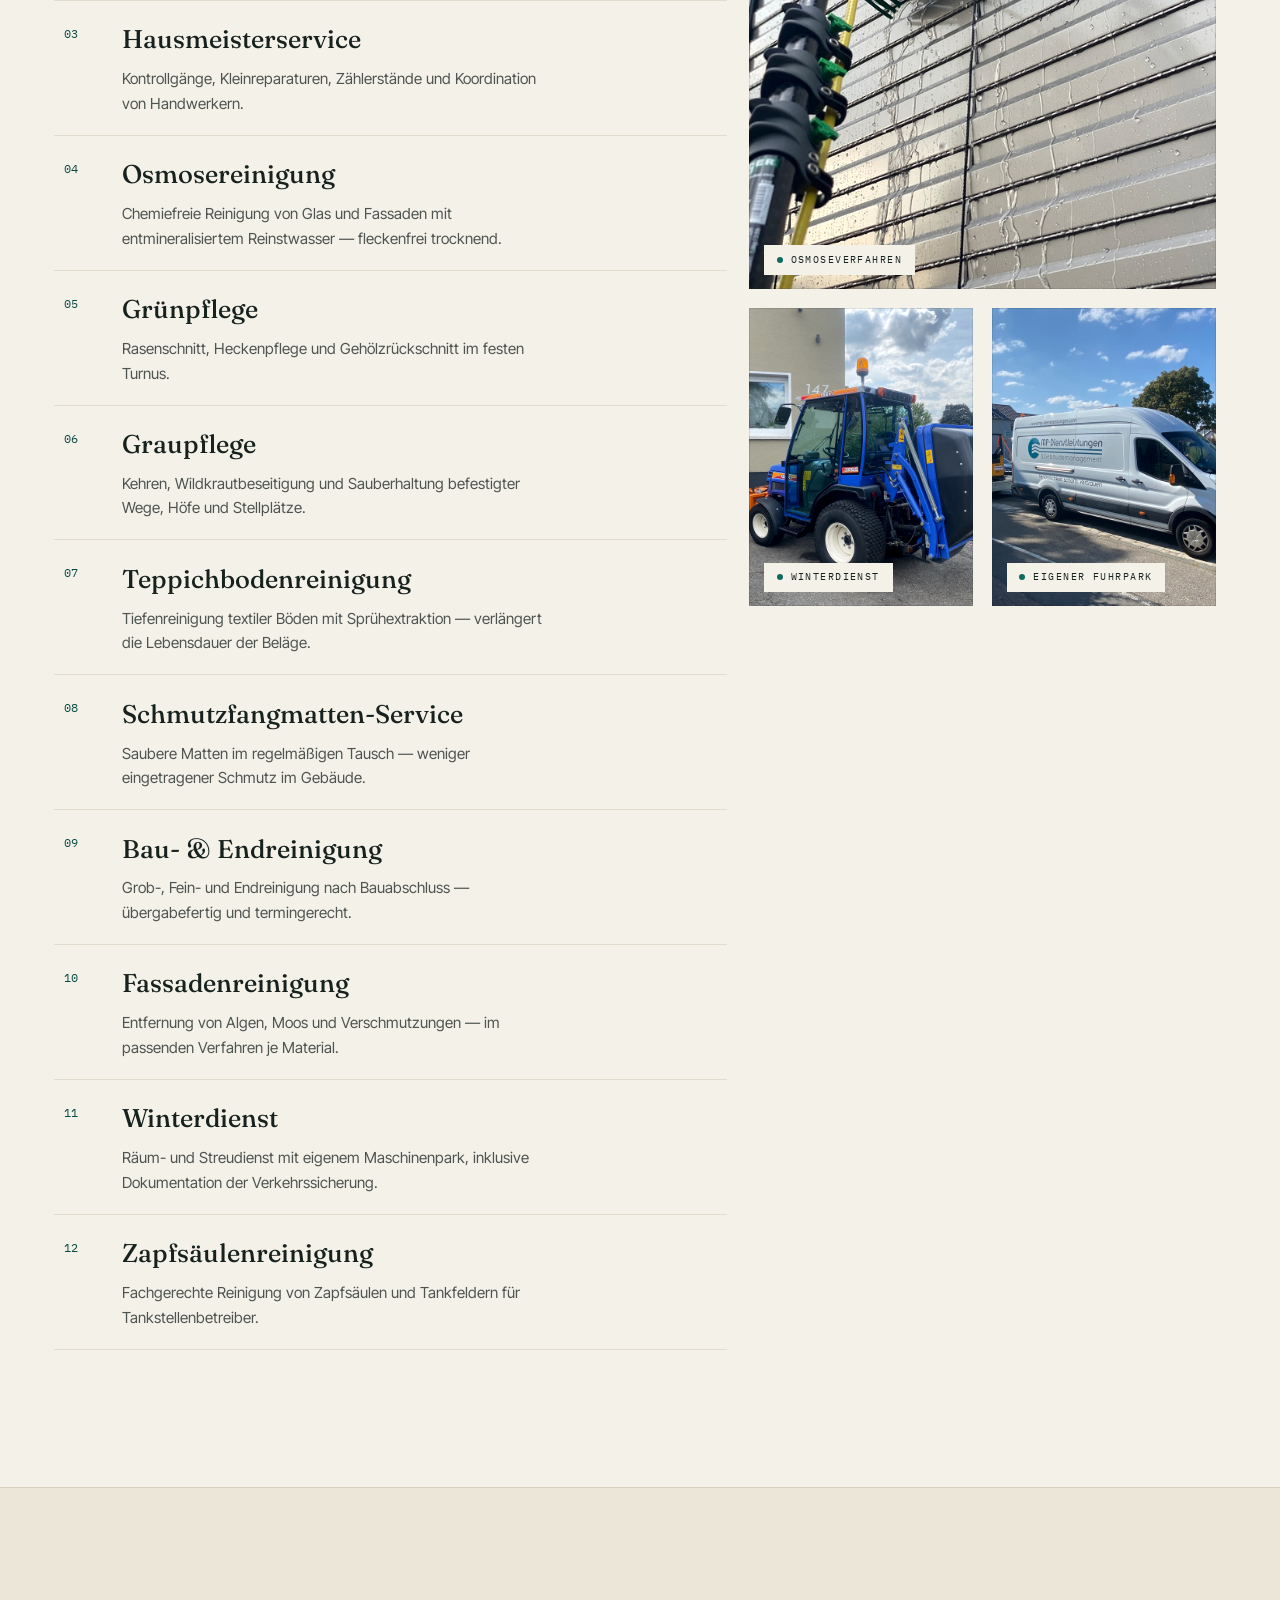
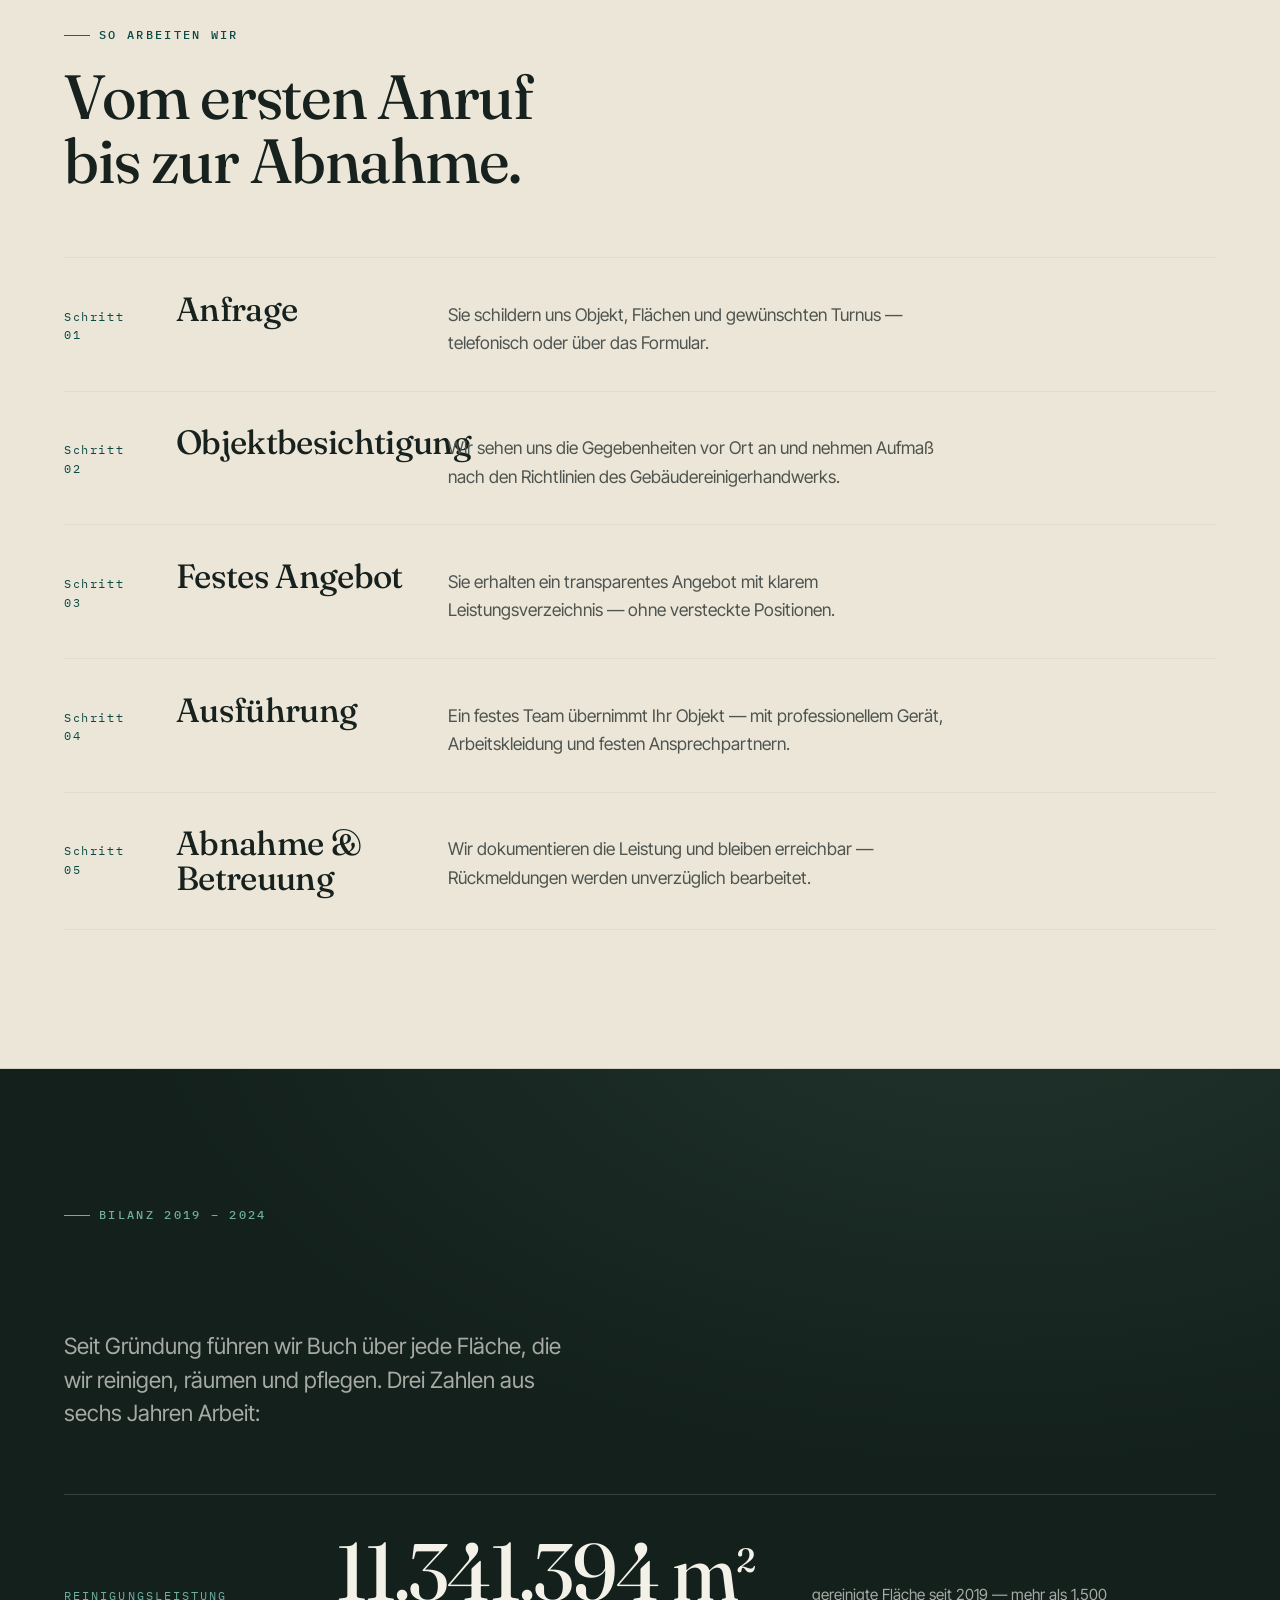
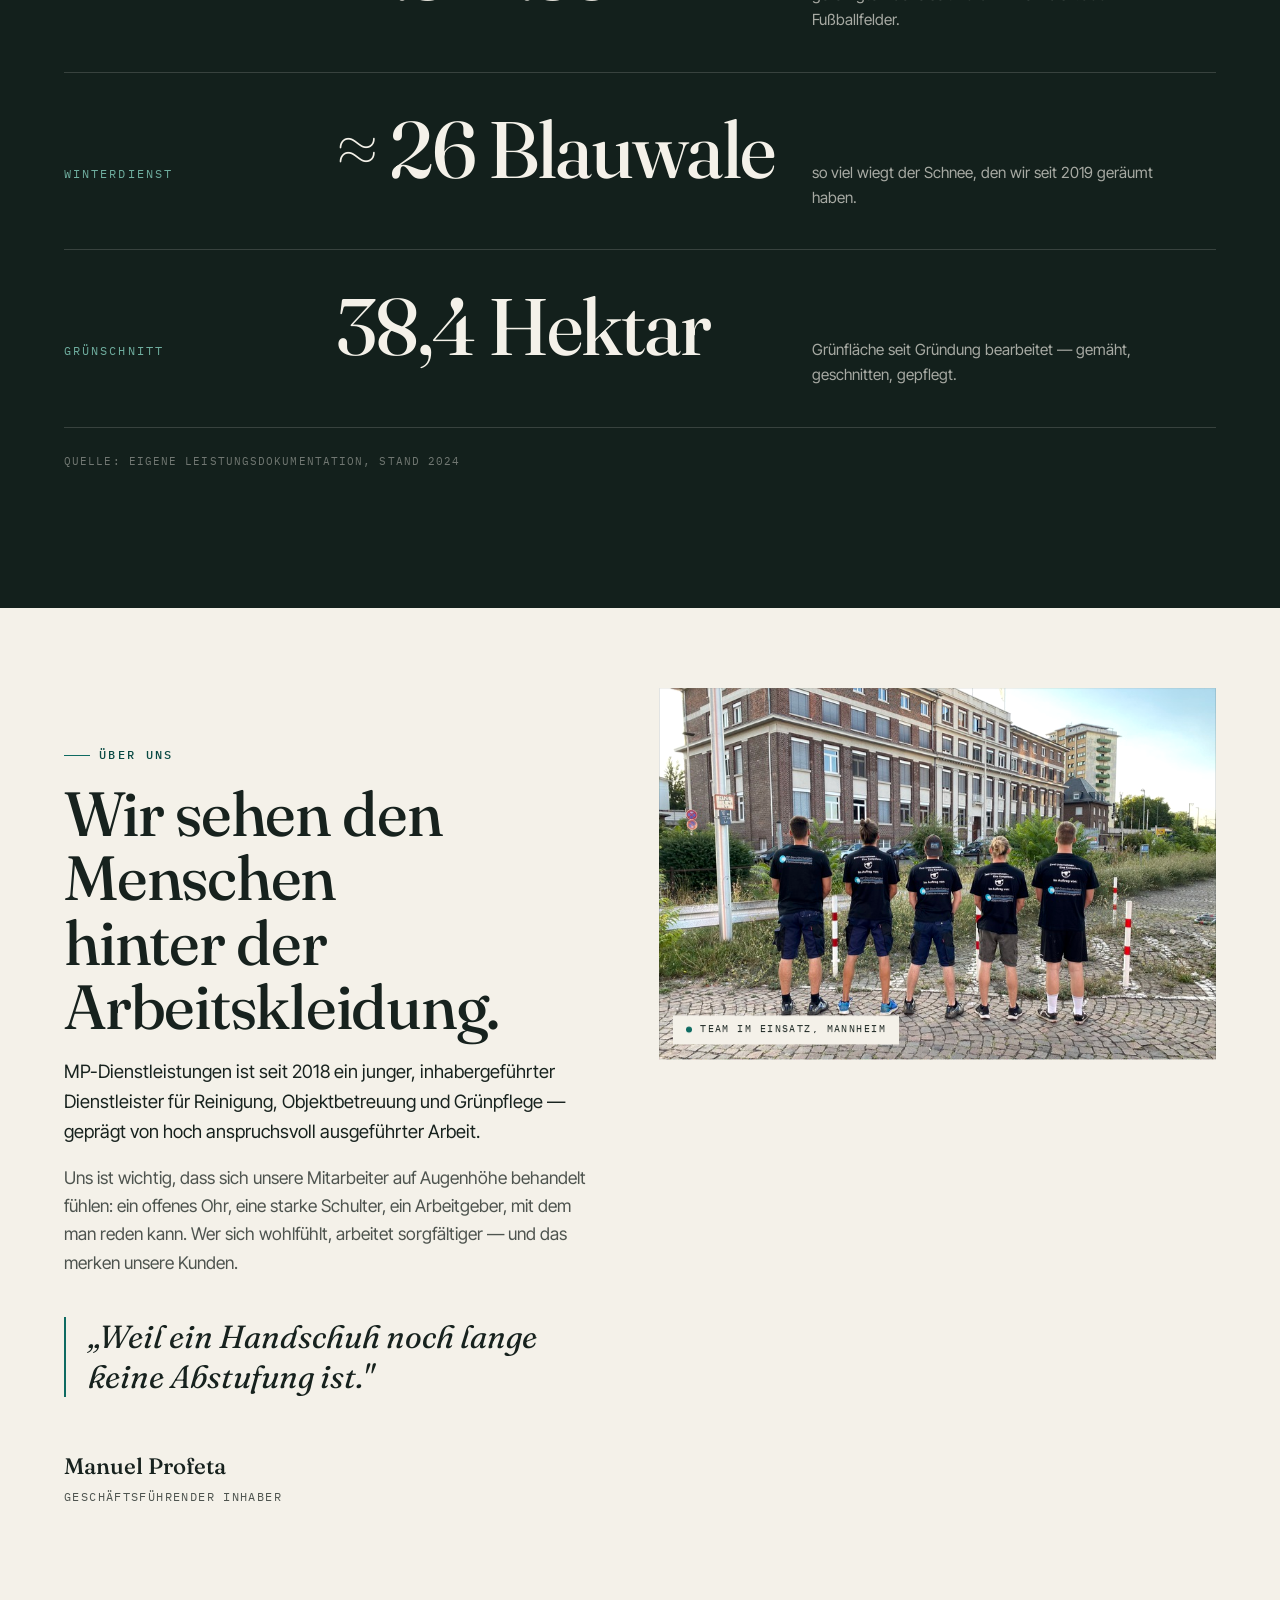
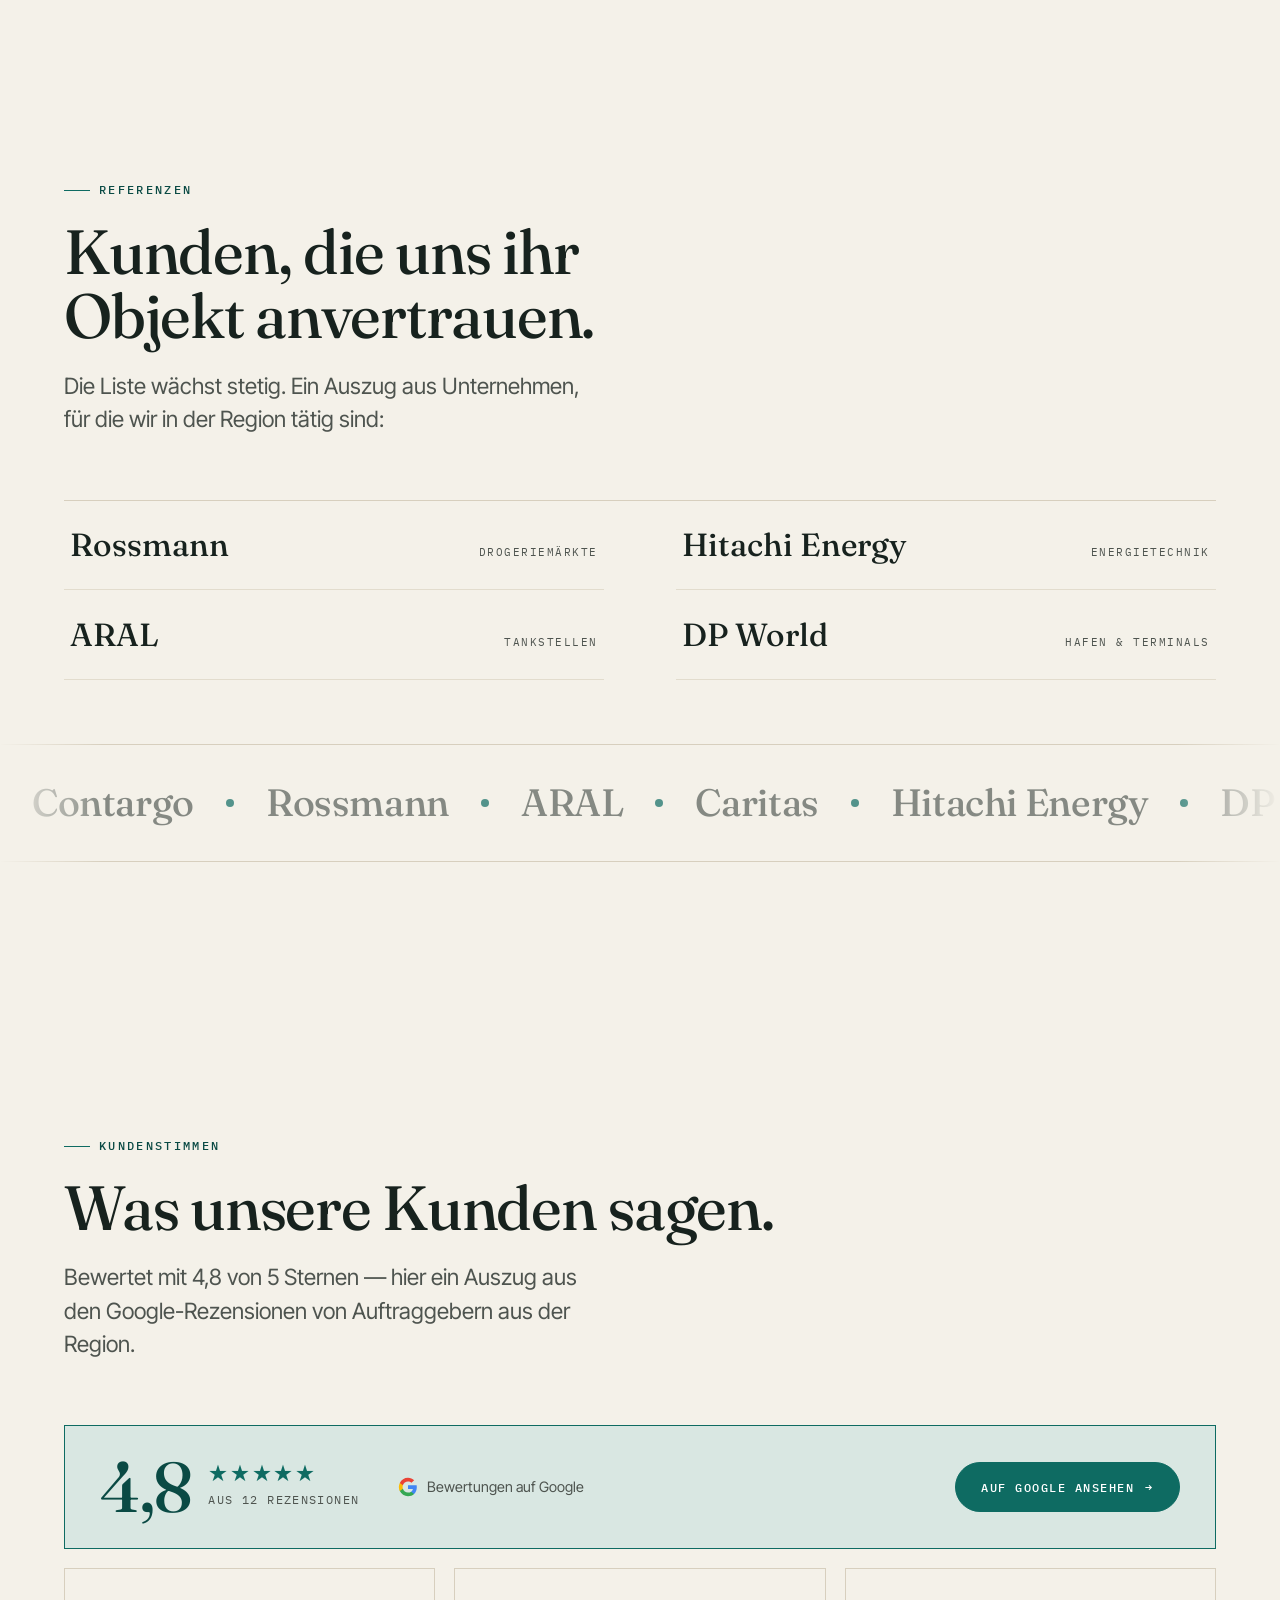
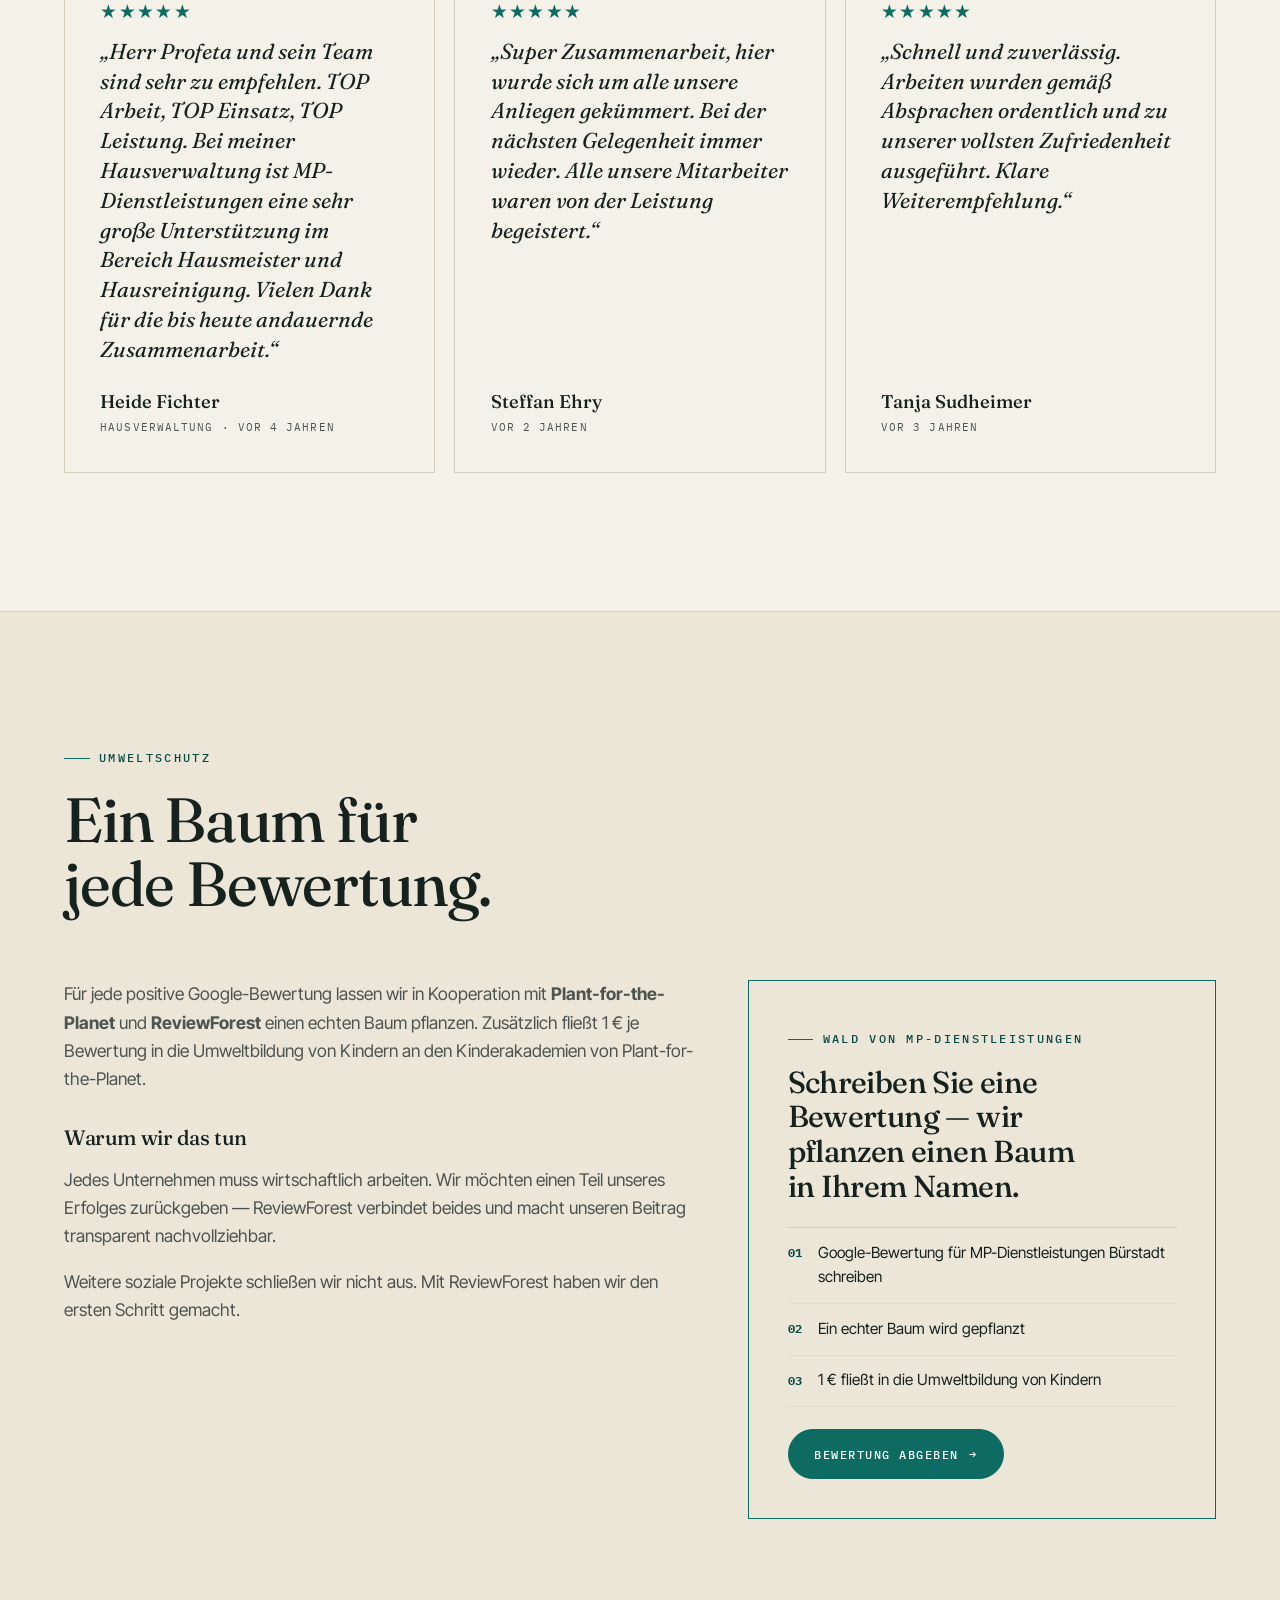
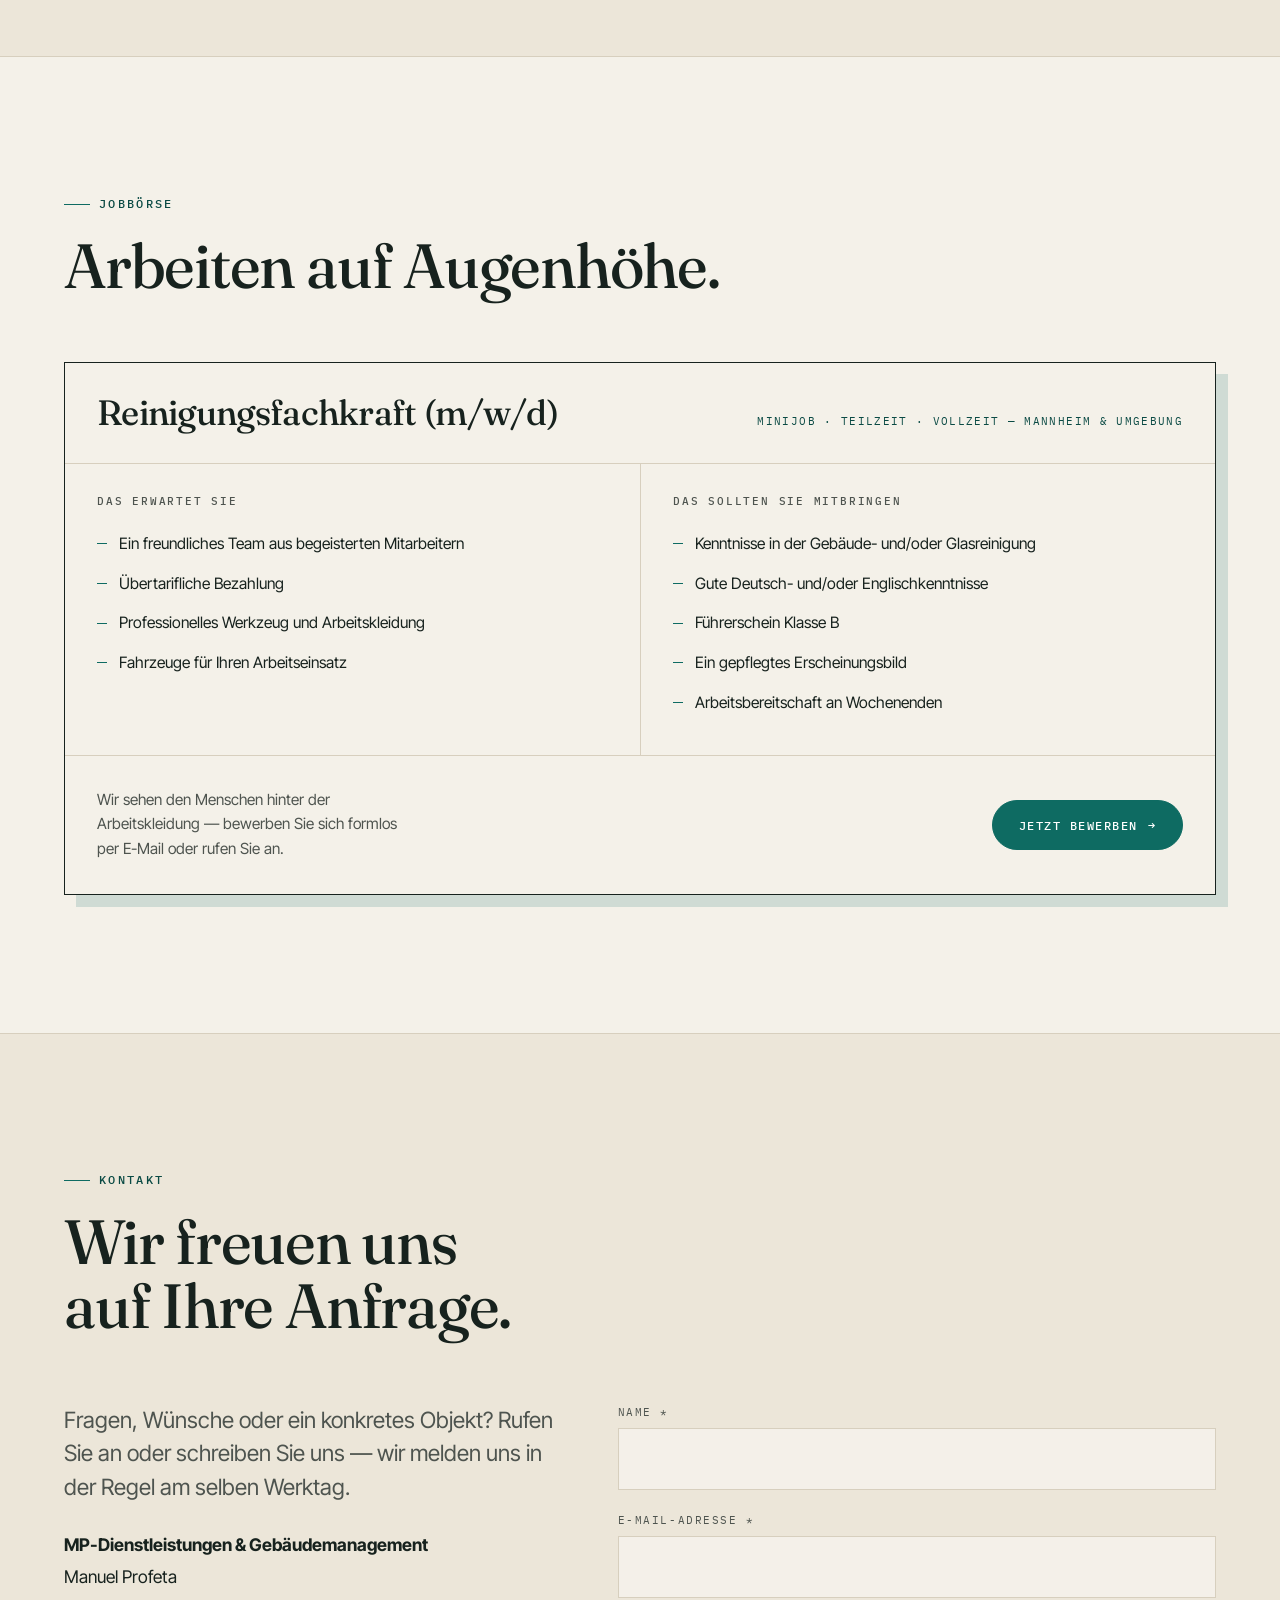
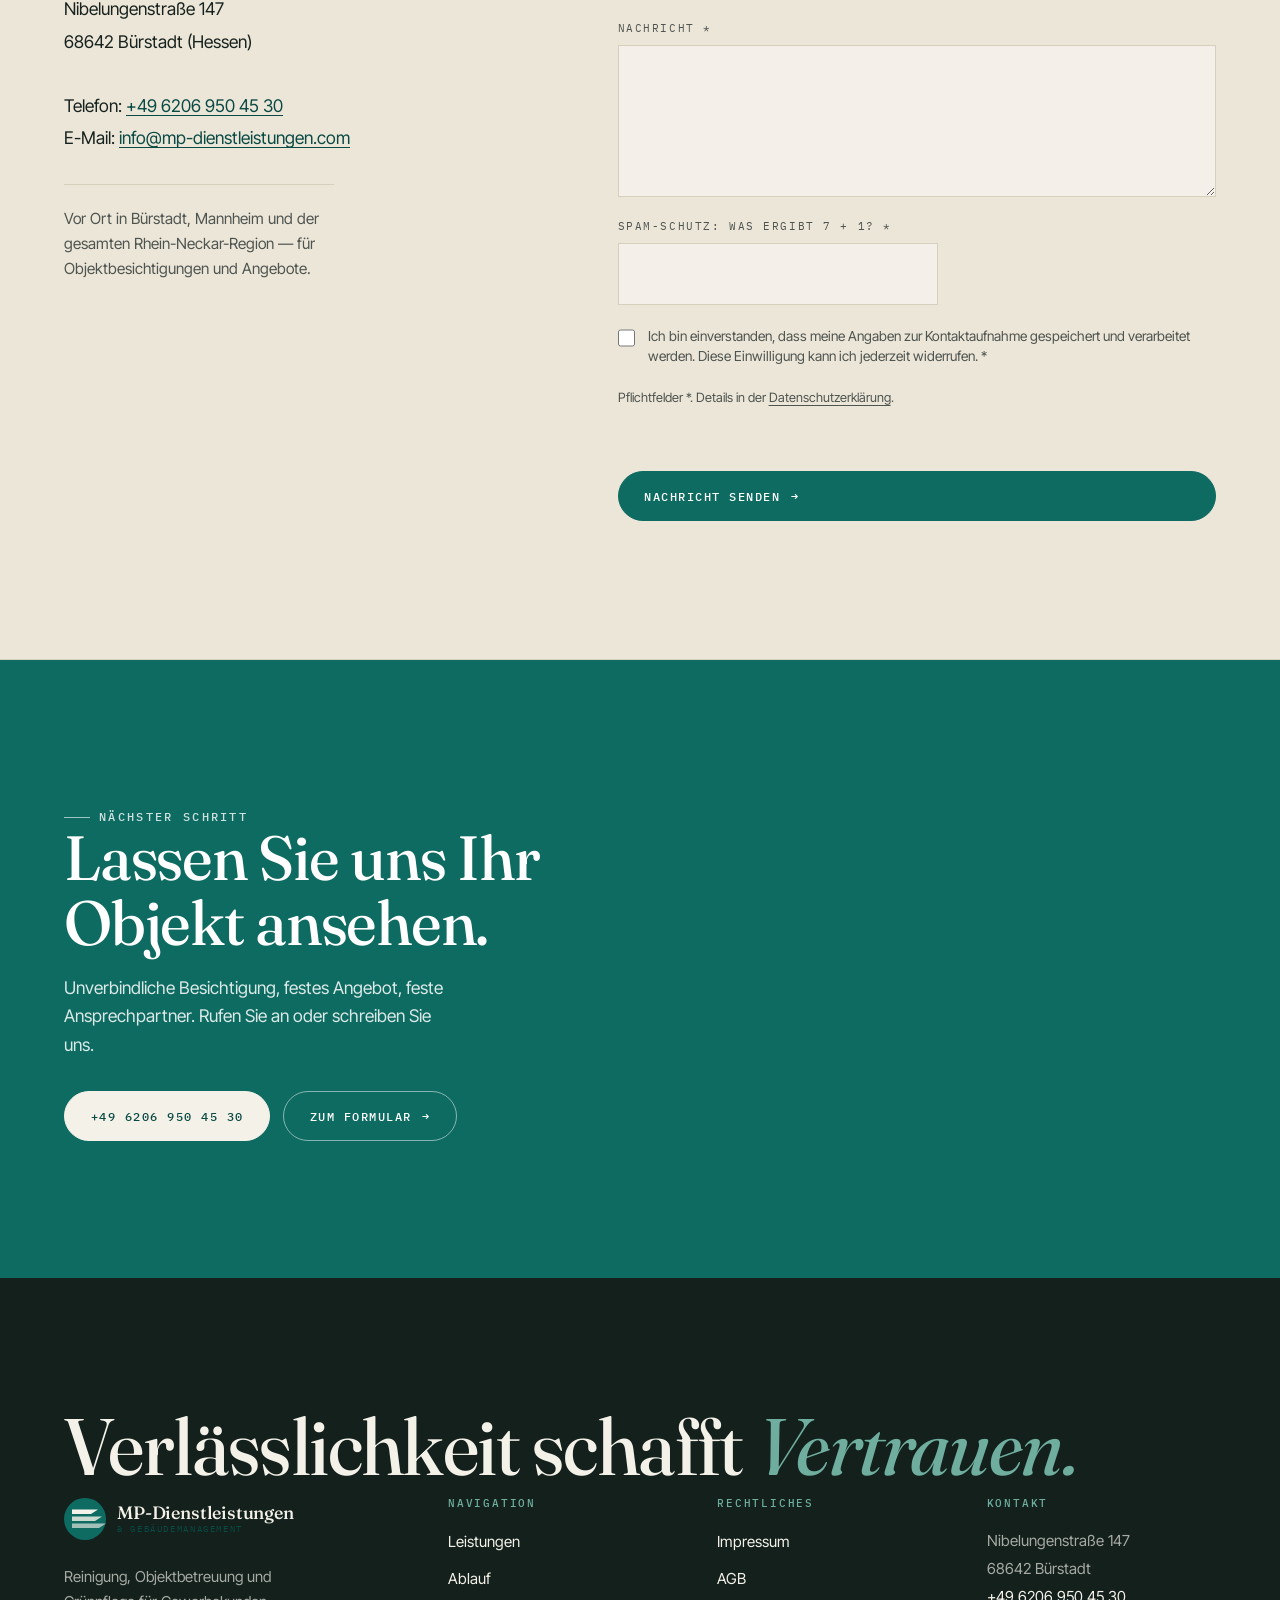
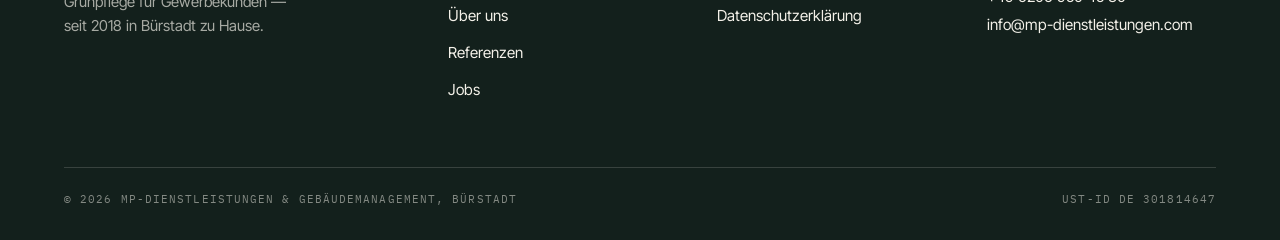
==== commit 592eabeb: "Referenzen: statische Liste auf die 4 groessten Kunden reduziert Laufband bleibt unveraendert (zeigt" ====
--- a/index.html
+++ b/index.html
@@ -255,36 +255,10 @@
       </div>
 
       <ul class="ref-list reveal">
-        <li class="ref"><span class="ref-name">Contargo</span><span class="ref-branche">Trimodale Logistik</span></li>
-        <li class="ref"><span class="ref-name">Mannheimer Morgen</span><span class="ref-branche">Tageszeitung</span></li>
-        <li class="ref"><span class="ref-name">HGM Mannheim</span><span class="ref-branche">Hafengesellschaft</span></li>
-        <li class="ref"><span class="ref-name">Haas Mediengruppe</span><span class="ref-branche">Medienhaus</span></li>
         <li class="ref"><span class="ref-name">Rossmann</span><span class="ref-branche">Drogeriemärkte</span></li>
+        <li class="ref"><span class="ref-name">ARAL</span><span class="ref-branche">Tankstellen</span></li>
         <li class="ref"><span class="ref-name">Hitachi Energy</span><span class="ref-branche">Energietechnik</span></li>
         <li class="ref"><span class="ref-name">DP World</span><span class="ref-branche">Hafen &amp; Terminals</span></li>
-        <li class="ref"><span class="ref-name">ARAL</span><span class="ref-branche">Tankstellen</span></li>
-        <li class="ref"><span class="ref-name">HEM</span><span class="ref-branche">Tankstellen</span></li>
-        <li class="ref"><span class="ref-name">Cteam</span><span class="ref-branche">Anlagenbau</span></li>
-        <li class="ref"><span class="ref-name">SPE GmbH</span><span class="ref-branche">Kunststofftechnik</span></li>
-        <li class="ref"><span class="ref-name">BECK</span></li>
-        <li class="ref"><span class="ref-name">Nietiedt</span></li>
-        <li class="ref"><span class="ref-name">DotsUnited</span><span class="ref-branche">Digitalagentur</span></li>
-        <li class="ref"><span class="ref-name">Space United</span></li>
-        <li class="ref"><span class="ref-name">Private Sportclub</span><span class="ref-branche">Sport &amp; Fitness</span></li>
-        <li class="ref"><span class="ref-name">ADVA</span><span class="ref-branche">Digital</span></li>
-        <li class="ref"><span class="ref-name">Pflege im Quadrat</span><span class="ref-branche">Pflegedienst</span></li>
-        <li class="ref"><span class="ref-name">Caritas</span><span class="ref-branche">Wohlfahrtsverband</span></li>
-        <li class="ref"><span class="ref-name">SHAPE</span></li>
-        <li class="ref"><span class="ref-name">Müller</span><span class="ref-branche">Reisebüro &amp; Omnibus</span></li>
-        <li class="ref"><span class="ref-name">Beautymanufactur</span><span class="ref-branche">Kosmetik</span></li>
-        <li class="ref"><span class="ref-name">Peter &amp; Lena Rißberger</span></li>
-        <li class="ref"><span class="ref-name">feinsinn</span></li>
-        <li class="ref"><span class="ref-name">pfif</span></li>
-        <li class="ref"><span class="ref-name">Zehnbauer</span><span class="ref-branche">Hausverwaltung</span></li>
-        <li class="ref"><span class="ref-name">fgw</span></li>
-        <li class="ref"><span class="ref-name">Kanzlei Eberhard</span><span class="ref-branche">Kanzlei</span></li>
-        <li class="ref"><span class="ref-name">Optik Bischoff</span><span class="ref-branche">Optiker</span></li>
-        <li class="ref"><span class="ref-name">SPL Powerlines</span><span class="ref-branche">Bahninfrastruktur</span></li>
       </ul>
     </div>
 
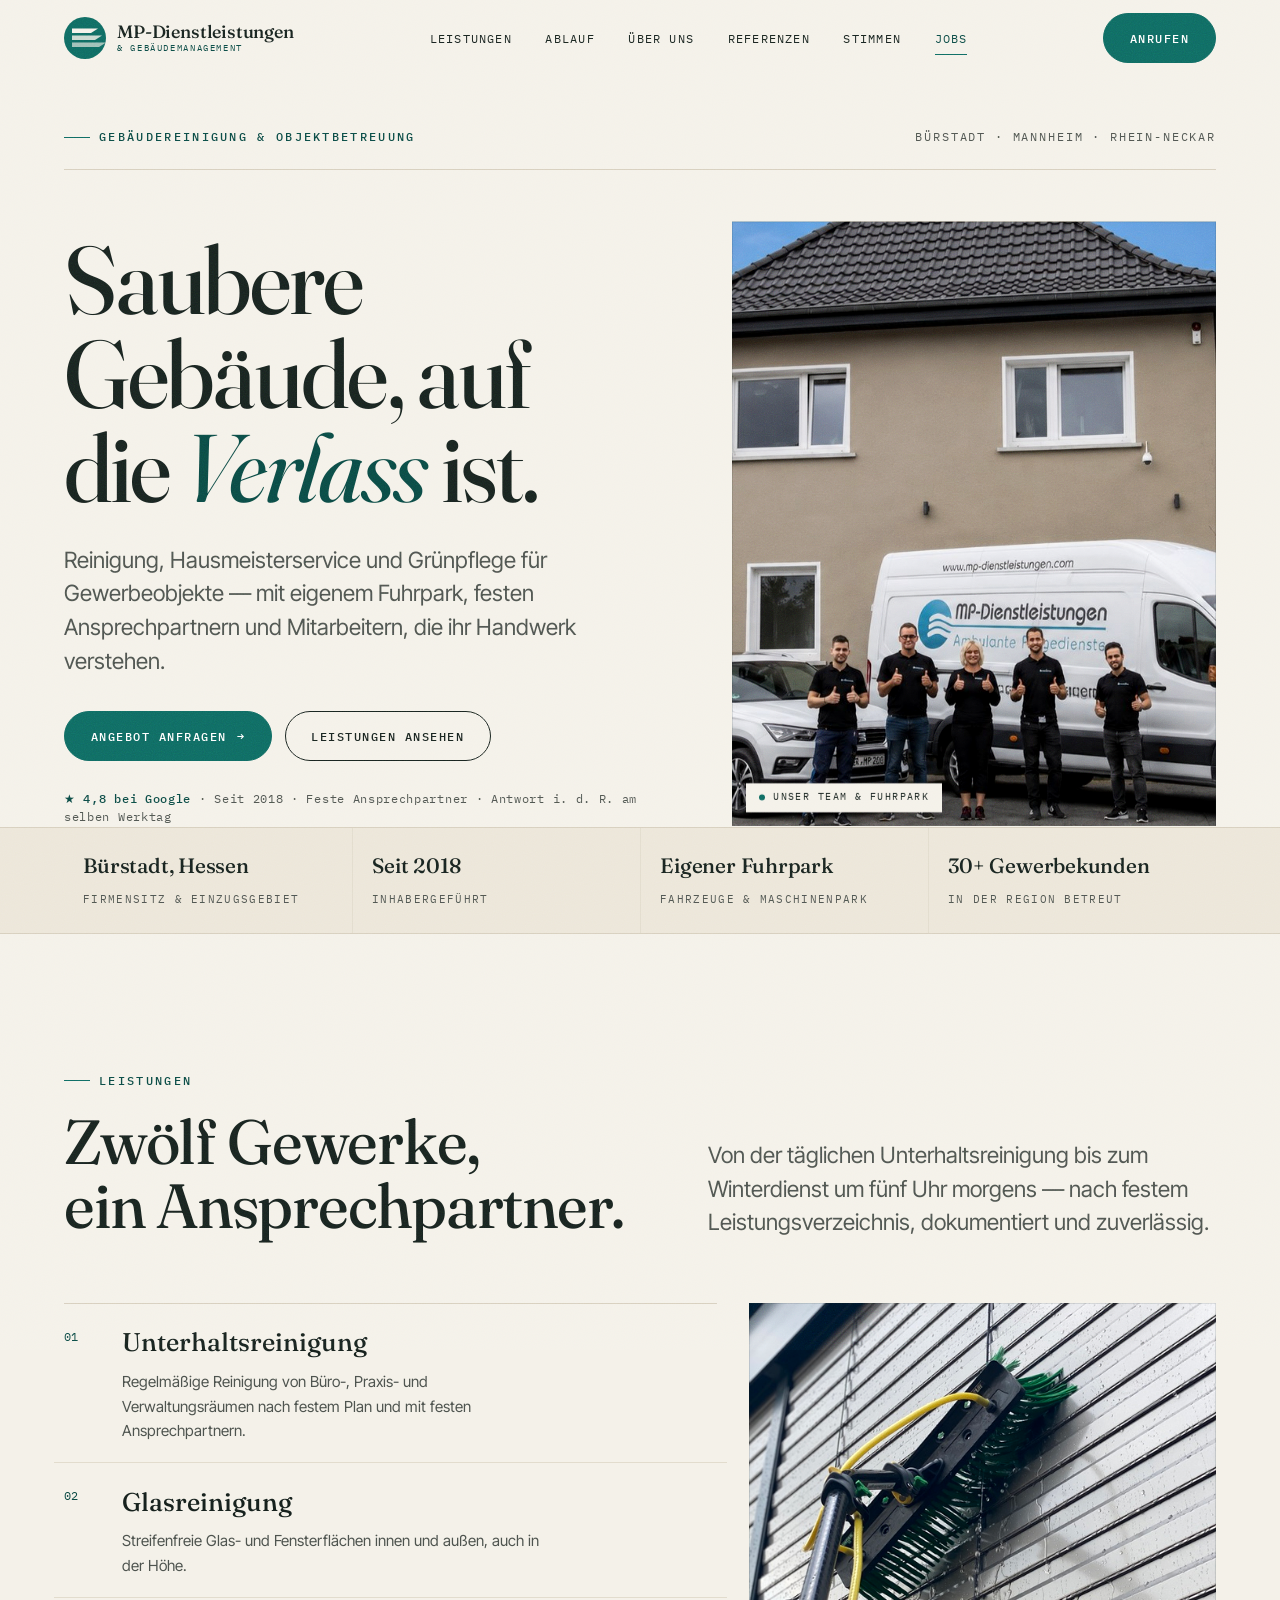
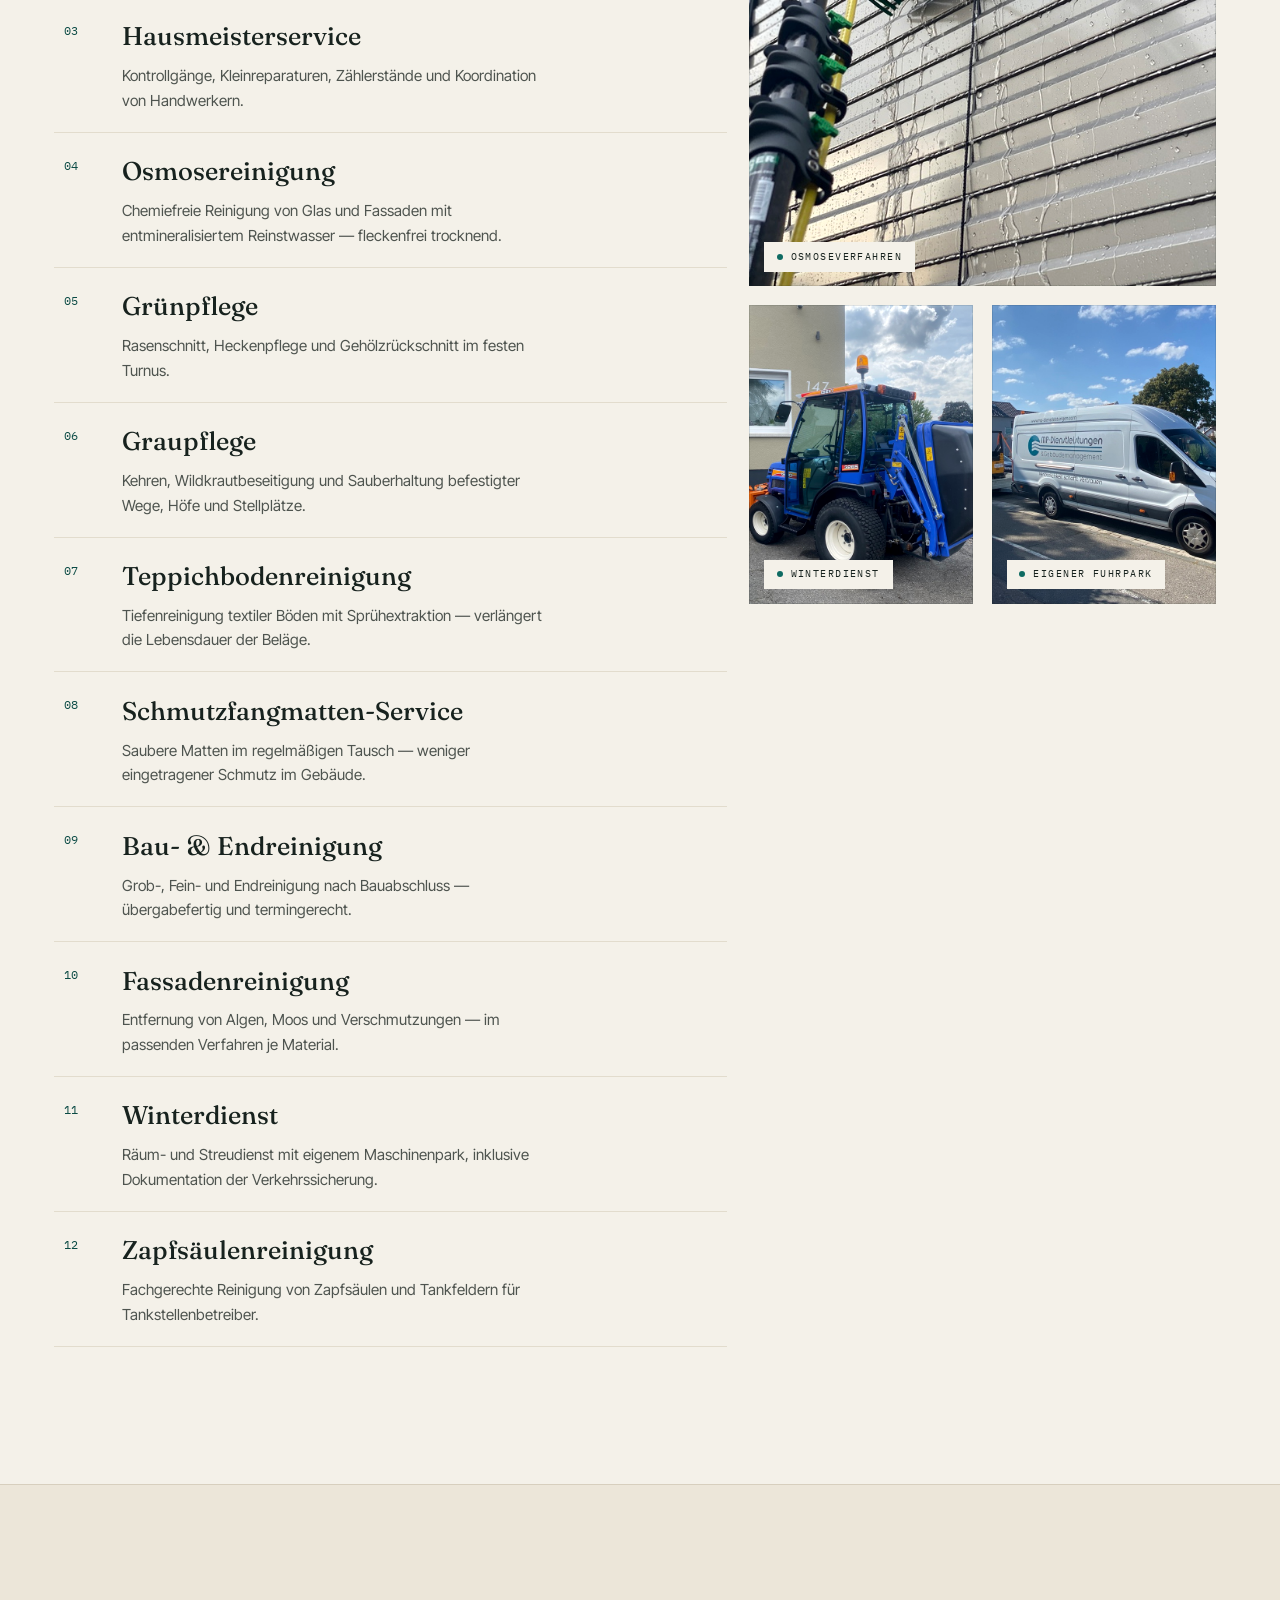
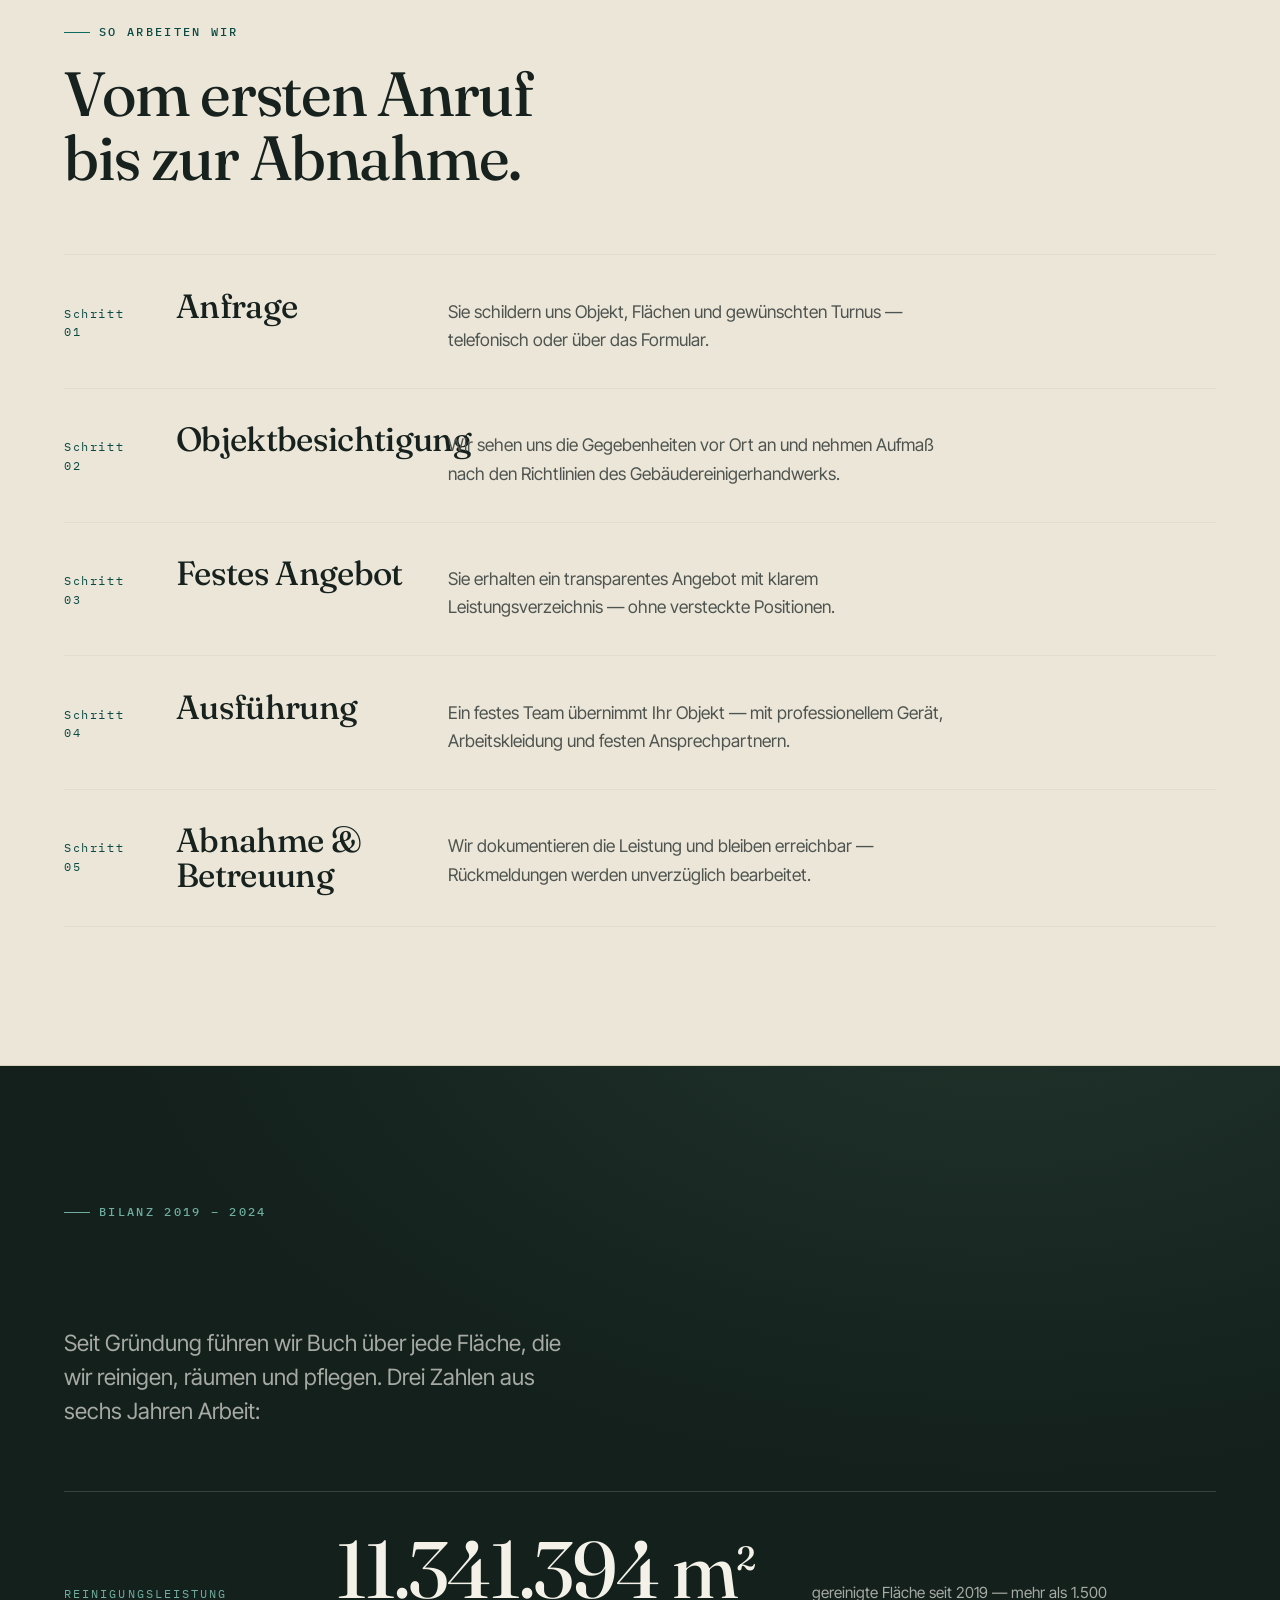
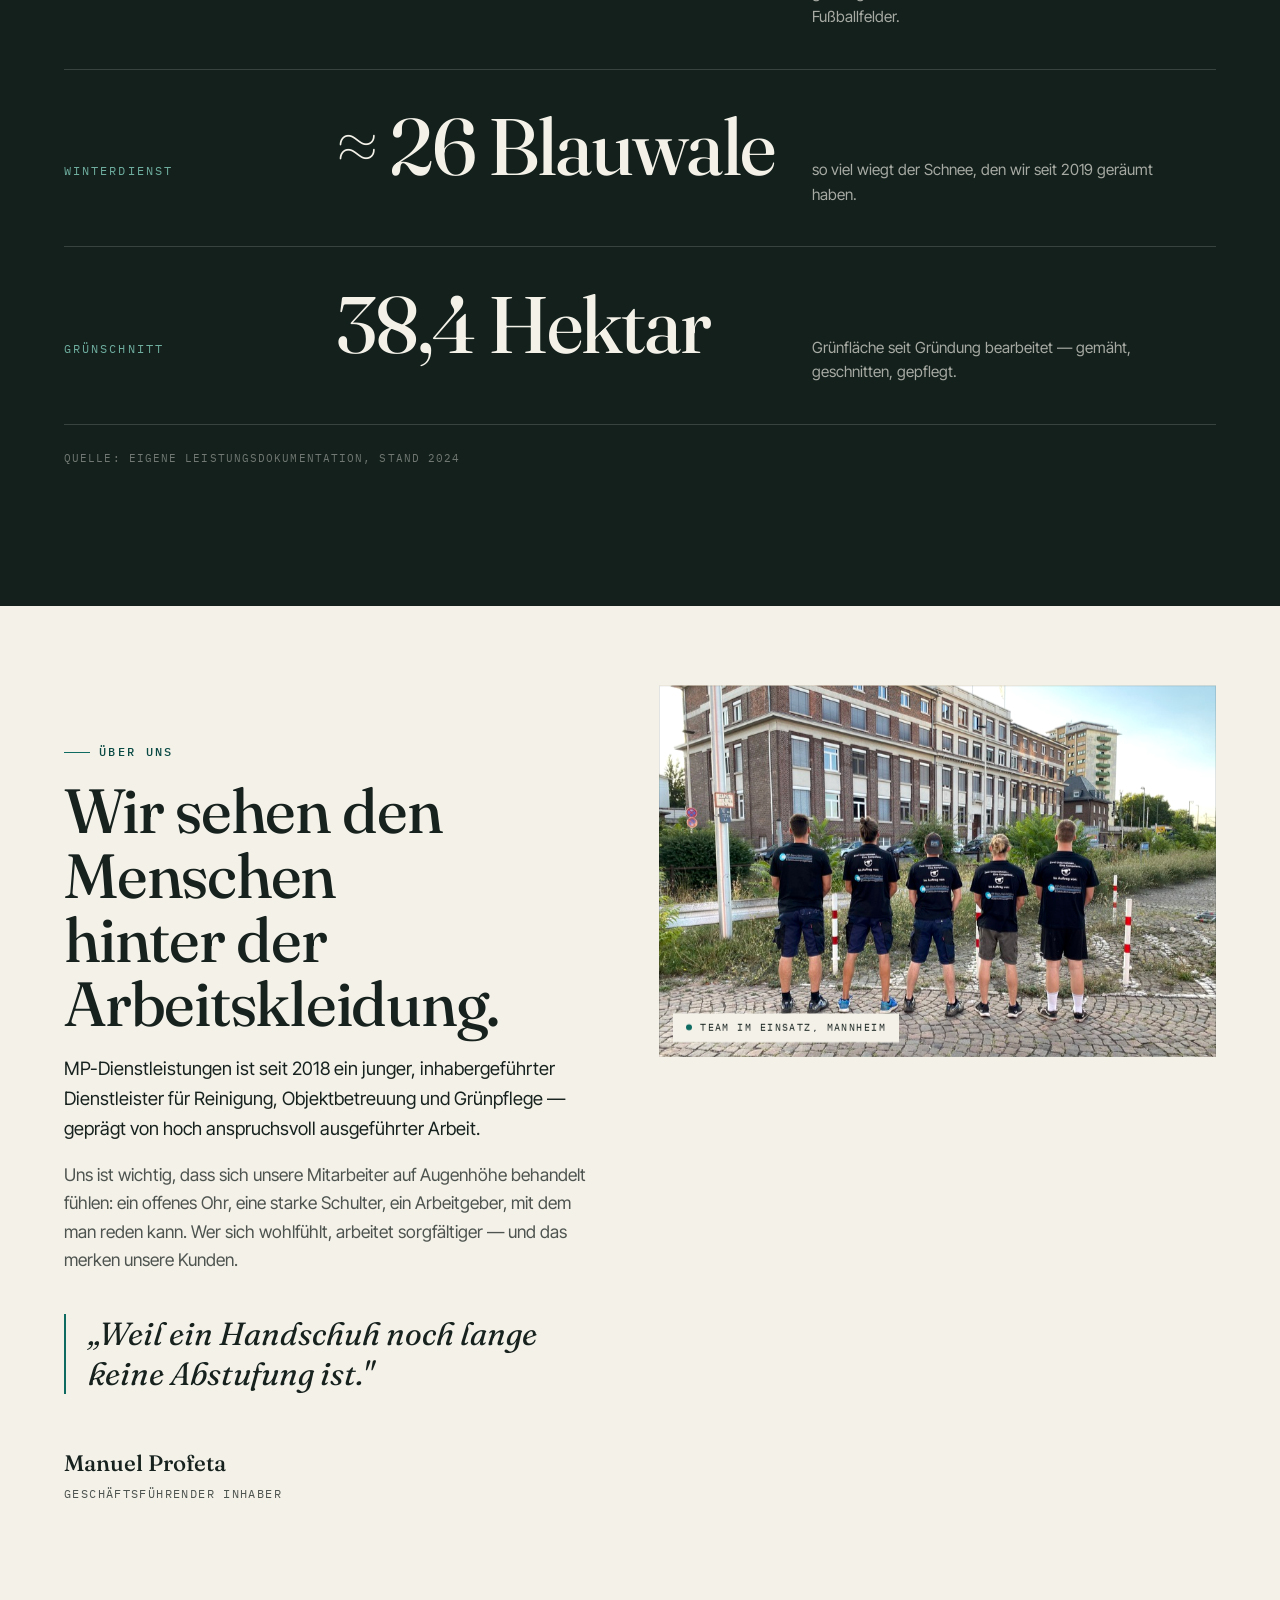
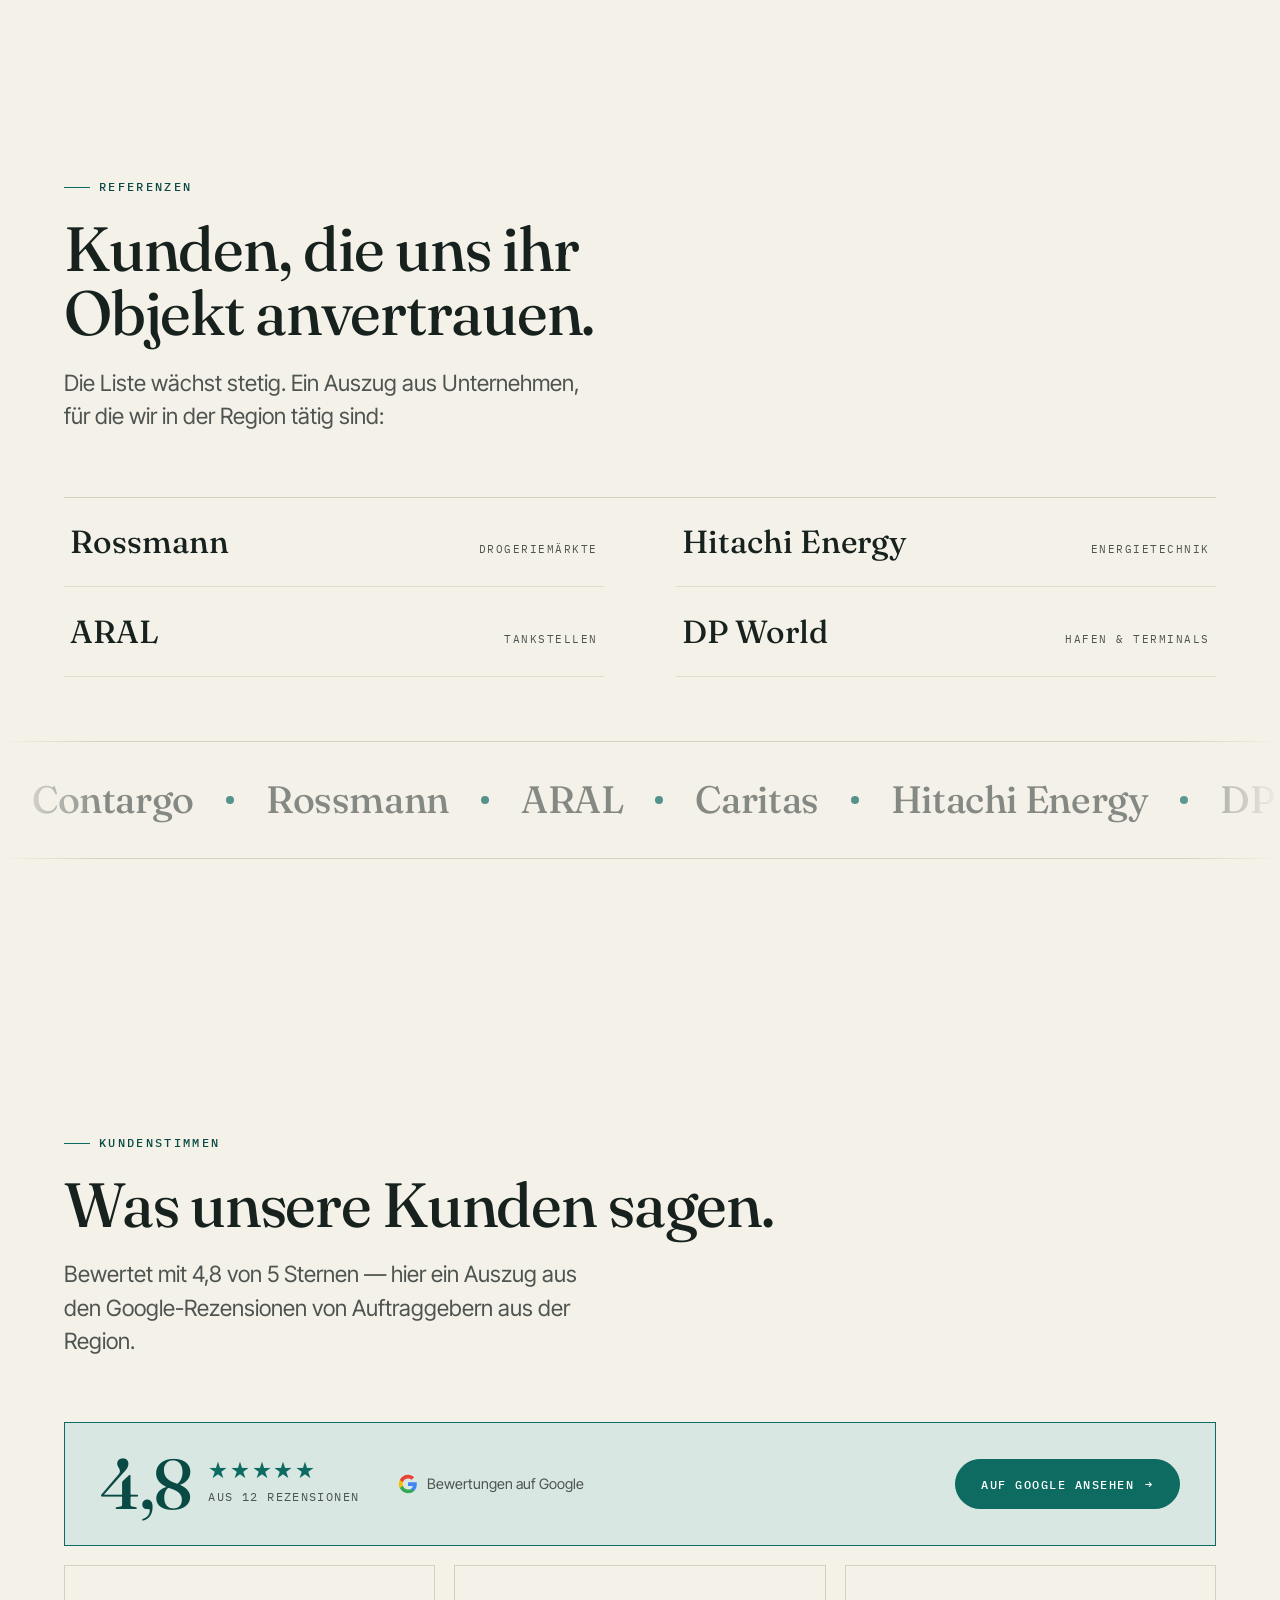
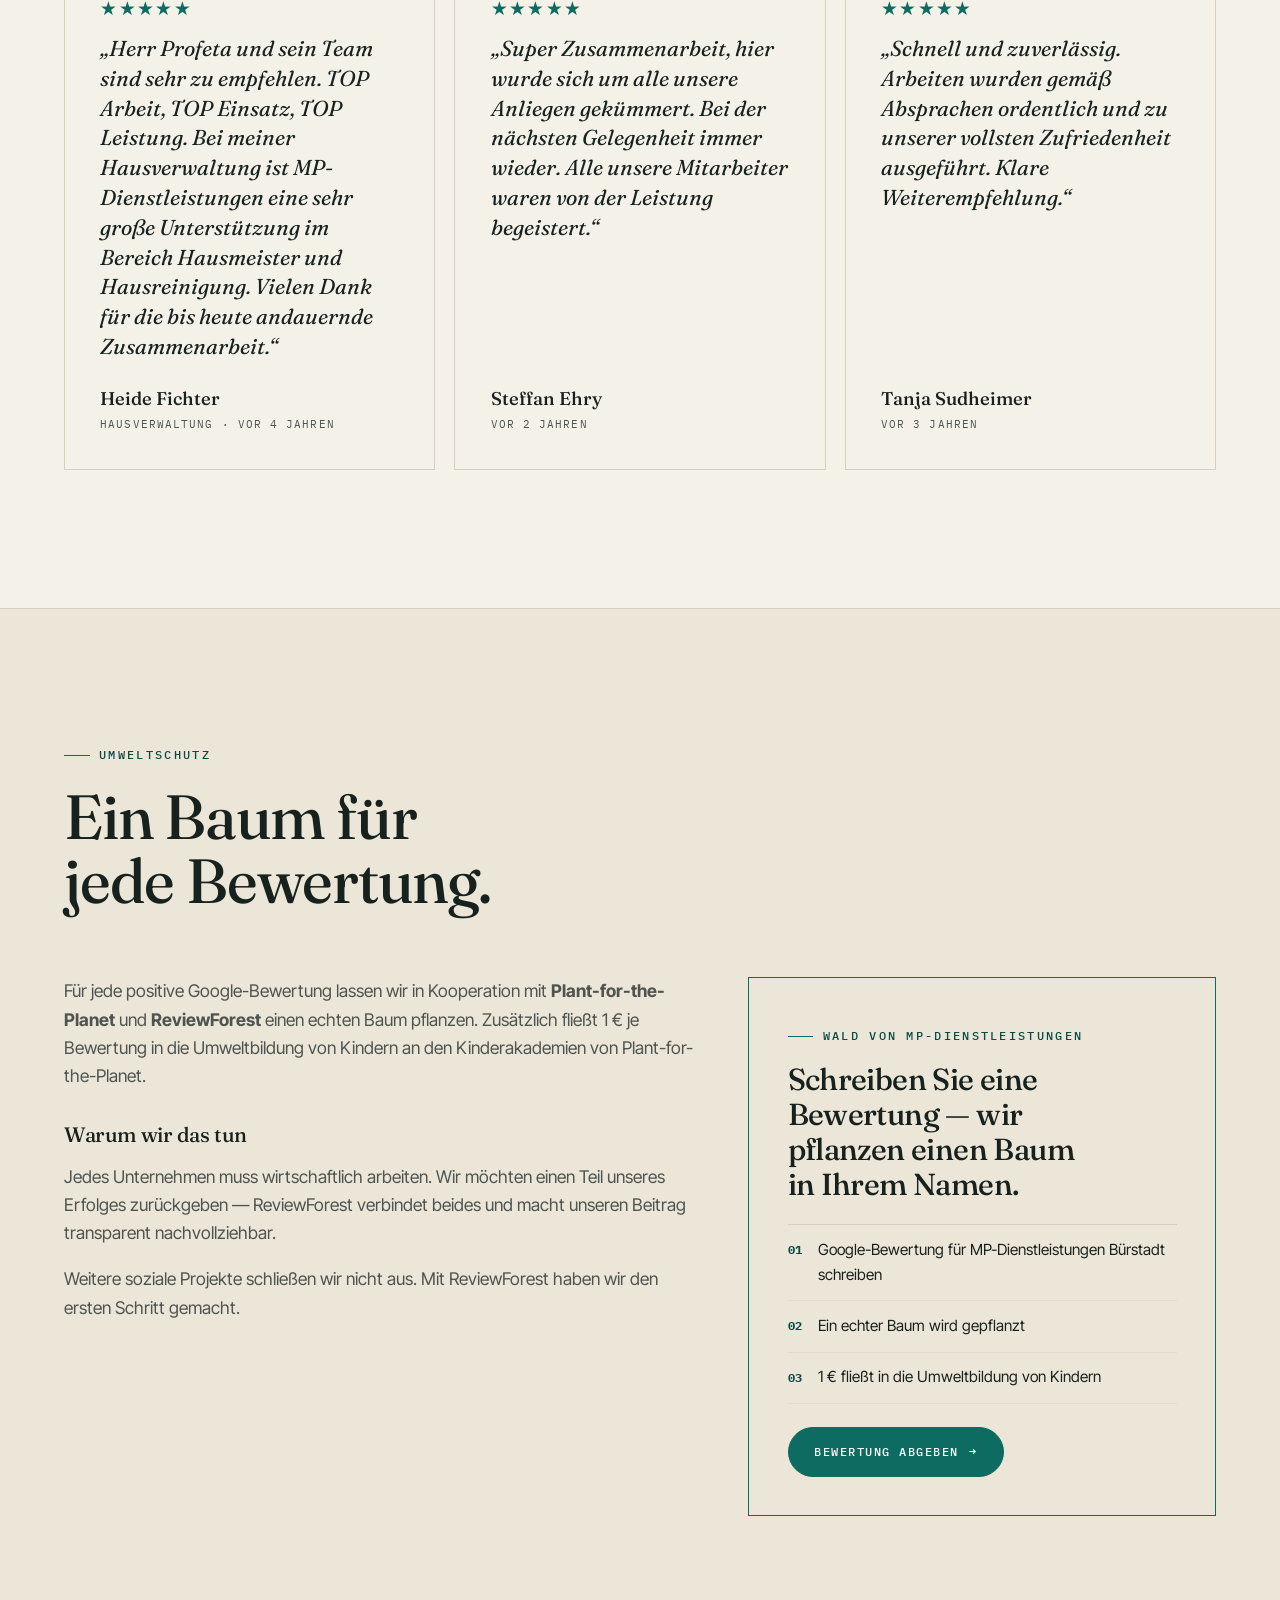
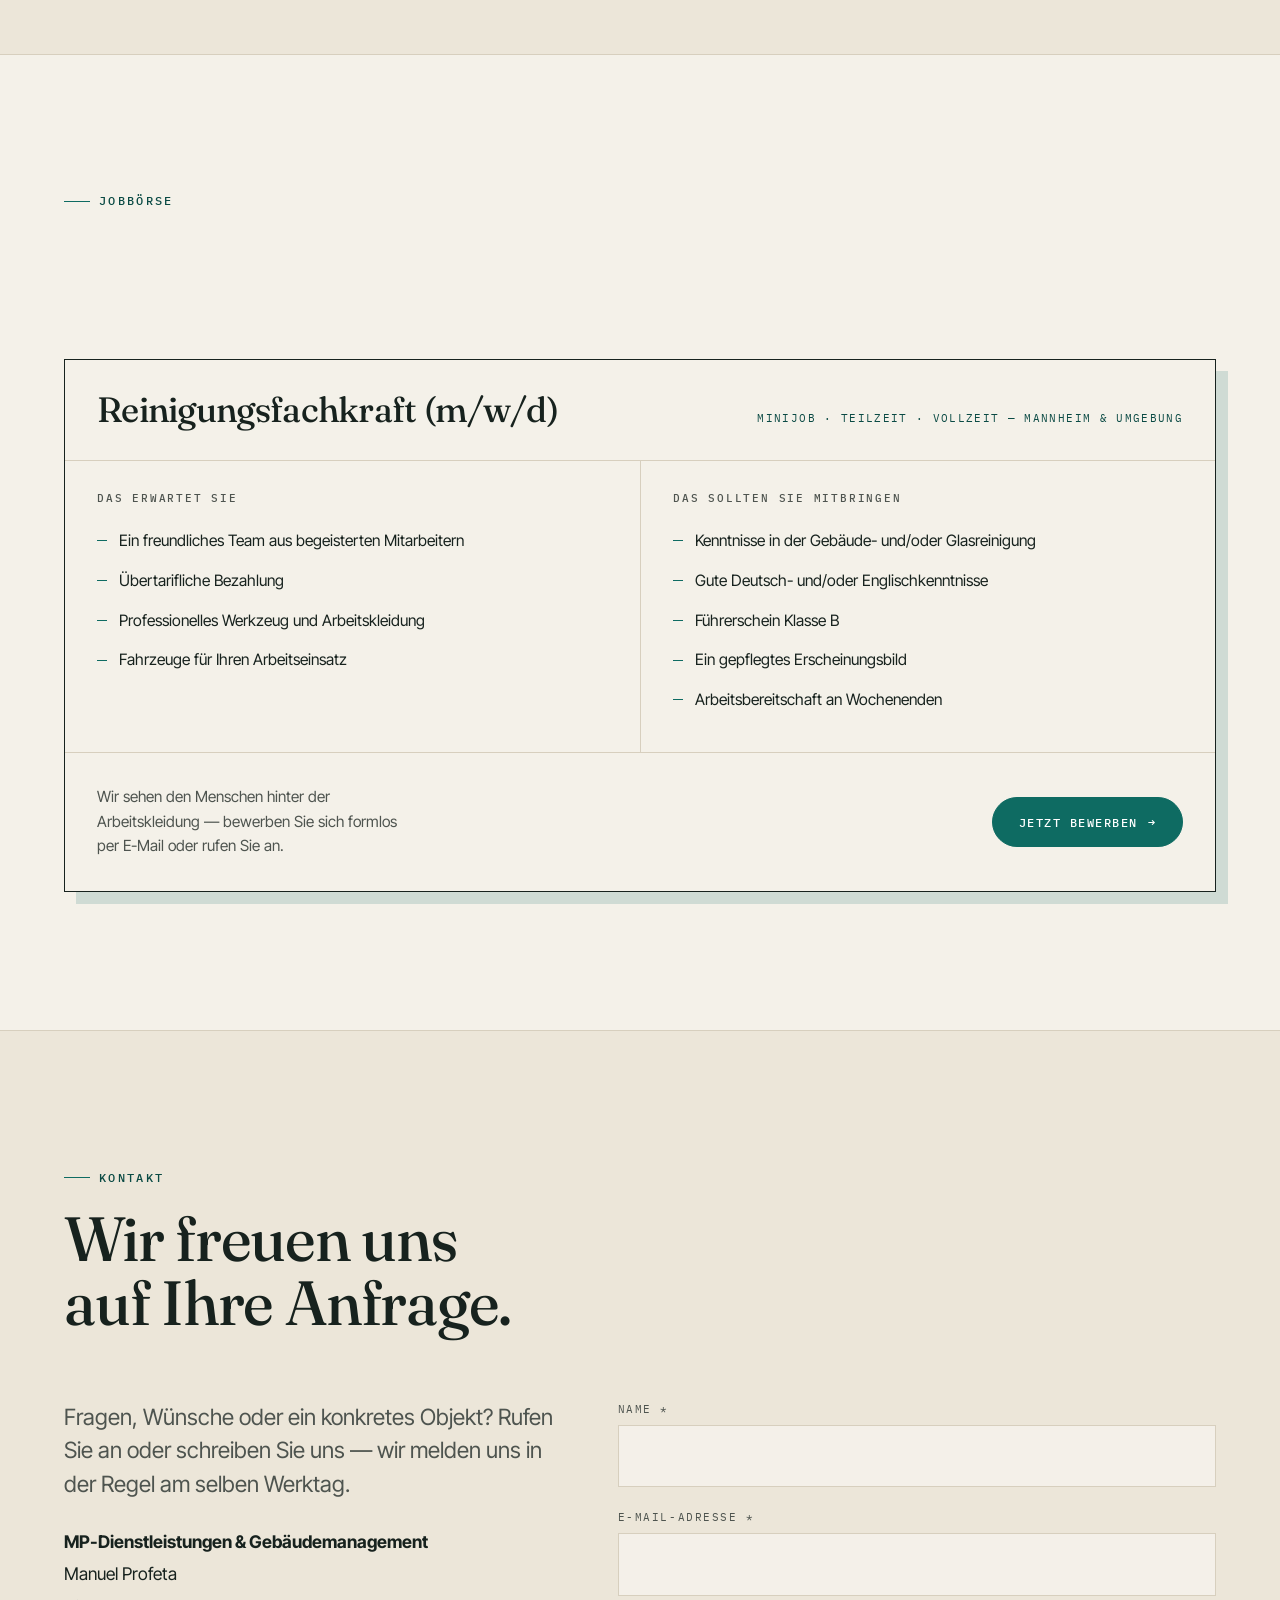
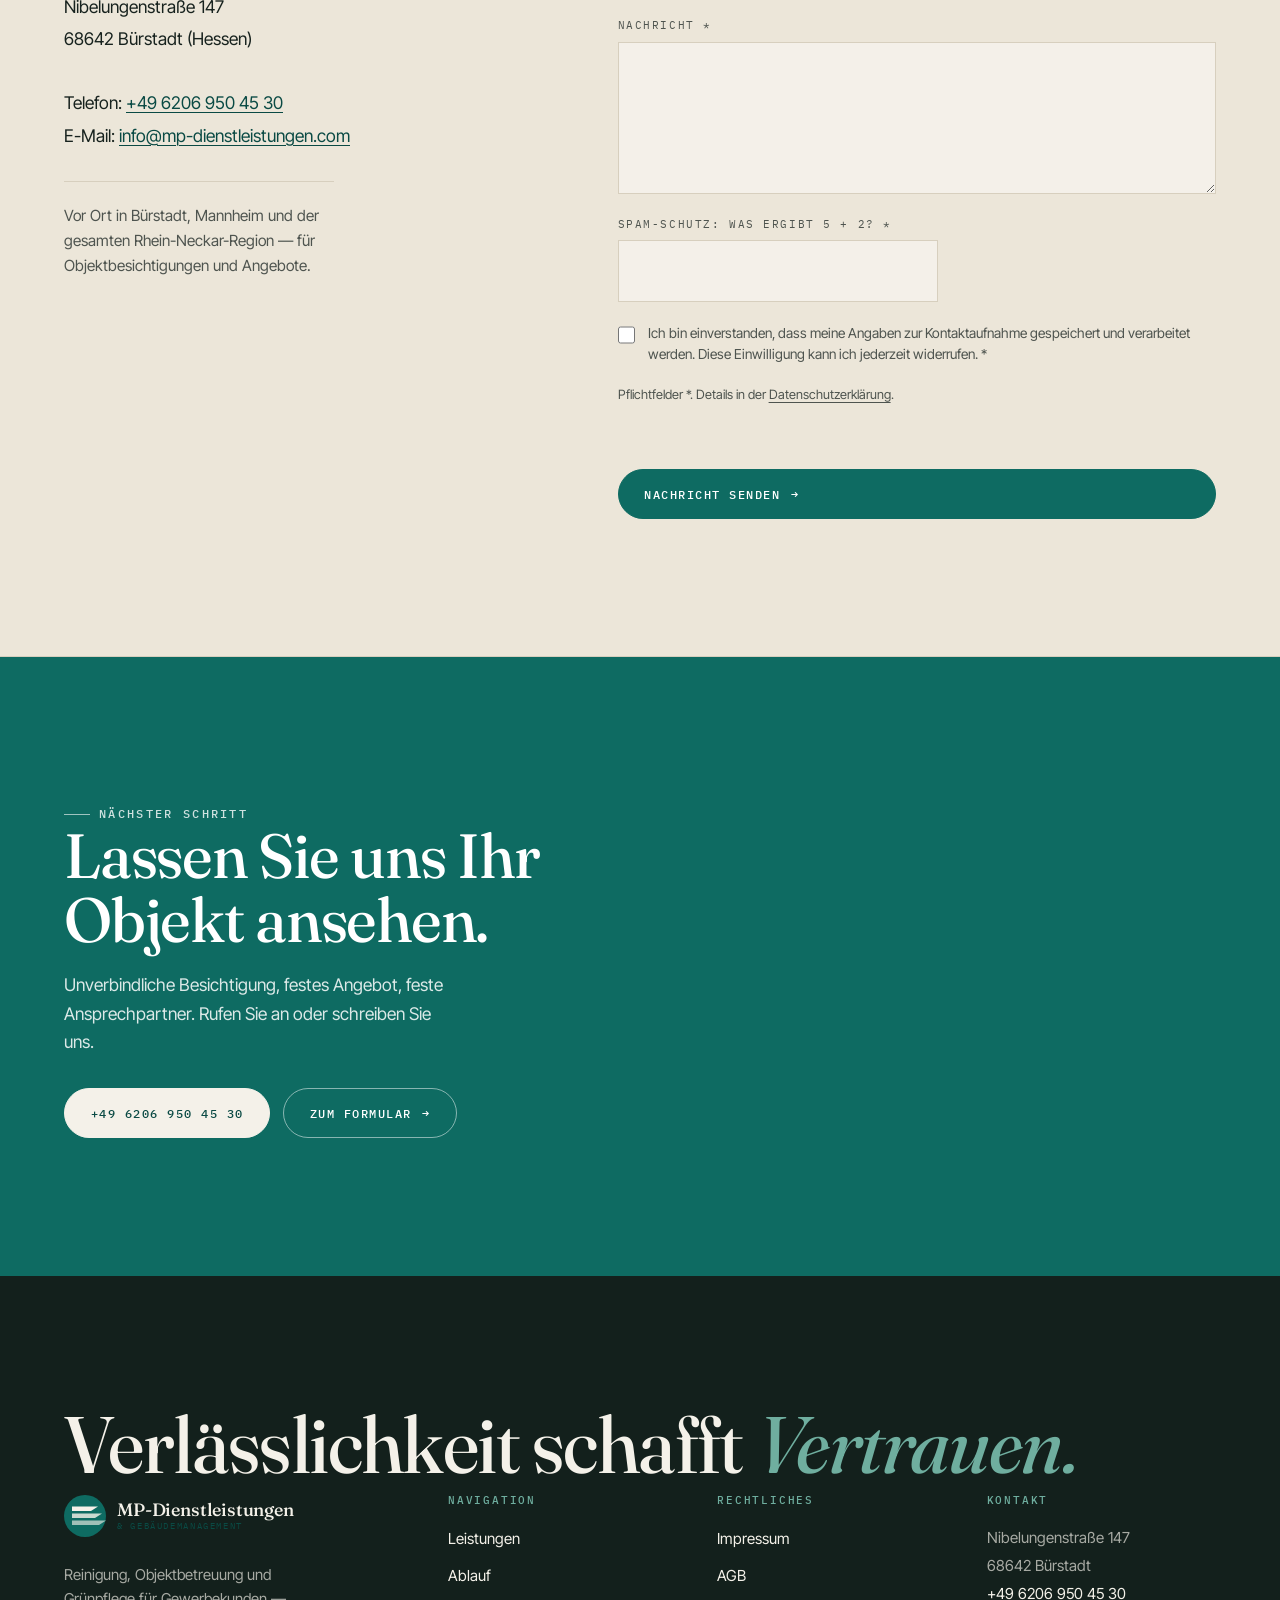
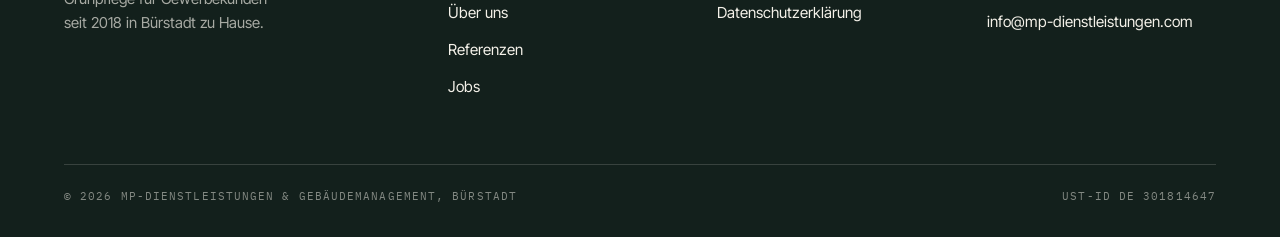
==== commit 4fadeecb: "Head: Favicon, theme-color, canonical, og:image + Twitter-Card - SVG-Favicon aus dem Markenlogo (Tab" ====
--- a/index.html
+++ b/index.html
@@ -12,6 +12,18 @@
   <link rel="preconnect" href="https://fonts.gstatic.com" crossorigin>
   <link href="https://fonts.googleapis.com/css2?family=Fraunces:ital,opsz,wght@0,9..144,400..600;1,9..144,400..500&family=Inter+Tight:wght@400;500;600&family=IBM+Plex+Mono:wght@400;500&display=swap" rel="stylesheet">
   <link rel="stylesheet" href="css/style.css">
+  <link rel="icon" href="data:image/svg+xml,%3Csvg%20xmlns%3D%27http%3A%2F%2Fwww.w3.org%2F2000%2Fsvg%27%20viewBox%3D%270%200%2042%2042%27%3E%3Ccircle%20cx%3D%2721%27%20cy%3D%2721%27%20r%3D%2721%27%20fill%3D%27%230e6b62%27%2F%3E%3Cpath%20d%3D%27M8%2016h19l7-4.5H8z%27%20fill%3D%27%23f4f1e9%27%2F%3E%3Cpath%20d%3D%27M8%2023h23l7-4.5H8z%27%20fill%3D%27%23f4f1e9%27%20opacity%3D%27.82%27%2F%3E%3Cpath%20d%3D%27M8%2030h27l7-4.5H8z%27%20fill%3D%27%23f4f1e9%27%20opacity%3D%27.64%27%2F%3E%3C%2Fsvg%3E">
+  <meta name="theme-color" content="#0e6b62">
+  <link rel="canonical" href="https://bilal-altu.github.io/mp-dienstleistungen-website/">
+  <meta property="og:url" content="https://bilal-altu.github.io/mp-dienstleistungen-website/">
+  <meta property="og:site_name" content="MP-Dienstleistungen & Gebäudemanagement">
+  <meta property="og:image" content="https://bilal-altu.github.io/mp-dienstleistungen-website/assets/img/og-image.jpg">
+  <meta property="og:image:width" content="1200">
+  <meta property="og:image:height" content="630">
+  <meta name="twitter:card" content="summary_large_image">
+  <meta name="twitter:title" content="MP-Dienstleistungen & Gebäudemanagement">
+  <meta name="twitter:description" content="Gebäudereinigung & Objektbetreuung für Gewerbekunden in der Rhein-Neckar-Region.">
+  <meta name="twitter:image" content="https://bilal-altu.github.io/mp-dienstleistungen-website/assets/img/og-image.jpg">
 </head>
 <body>
 
--- a/css/style.css
+++ b/css/style.css
@@ -363,19 +363,19 @@
   max-width: calc(var(--maxw) + 2 * var(--edge));
   margin-inline: auto;
   display: grid;
-  grid-template-columns: repeat(2, 1fr);
+  grid-template-columns: 1fr;
 }
 .trust-item {
-  padding: 1.4rem 1.2rem;
+  padding: 1.35rem 1.2rem;
   border-top: 1px solid var(--line-soft);
 }
-.trust-item:nth-child(odd) { border-right: 1px solid var(--line-soft); }
 .trust-item b {
   display: block;
   font-family: var(--serif);
-  font-size: 1.35rem;
+  font-size: 1.3rem;
   font-weight: 480;
   letter-spacing: -0.01em;
+  text-wrap: balance;
 }
 .trust-item span {
   font-family: var(--mono);
@@ -383,6 +383,10 @@
   letter-spacing: 0.12em;
   text-transform: uppercase;
   color: var(--ink-2);
+}
+@media (min-width: 34rem) {
+  .trust-inner { grid-template-columns: repeat(2, 1fr); }
+  .trust-item:nth-child(odd) { border-right: 1px solid var(--line-soft); }
 }
 @media (min-width: 56rem) {
   .trust-inner { grid-template-columns: repeat(4, 1fr); }
